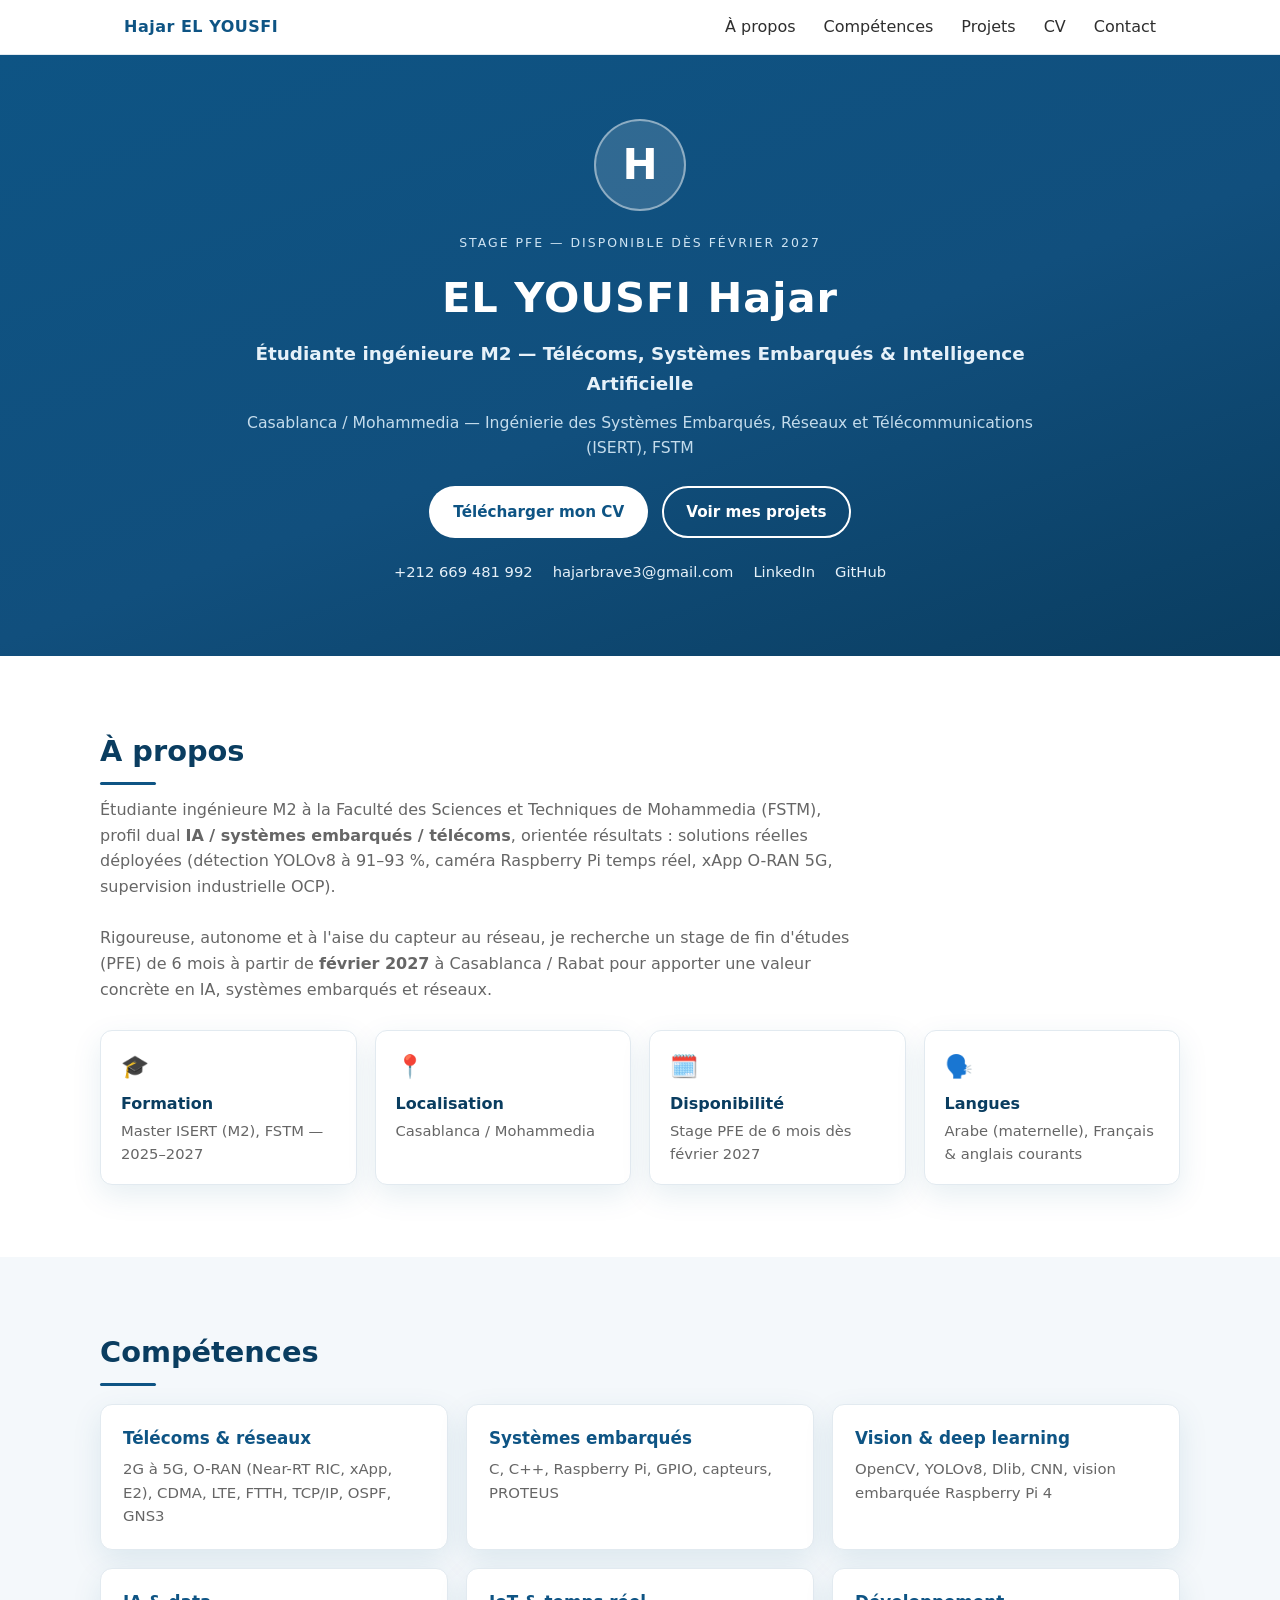
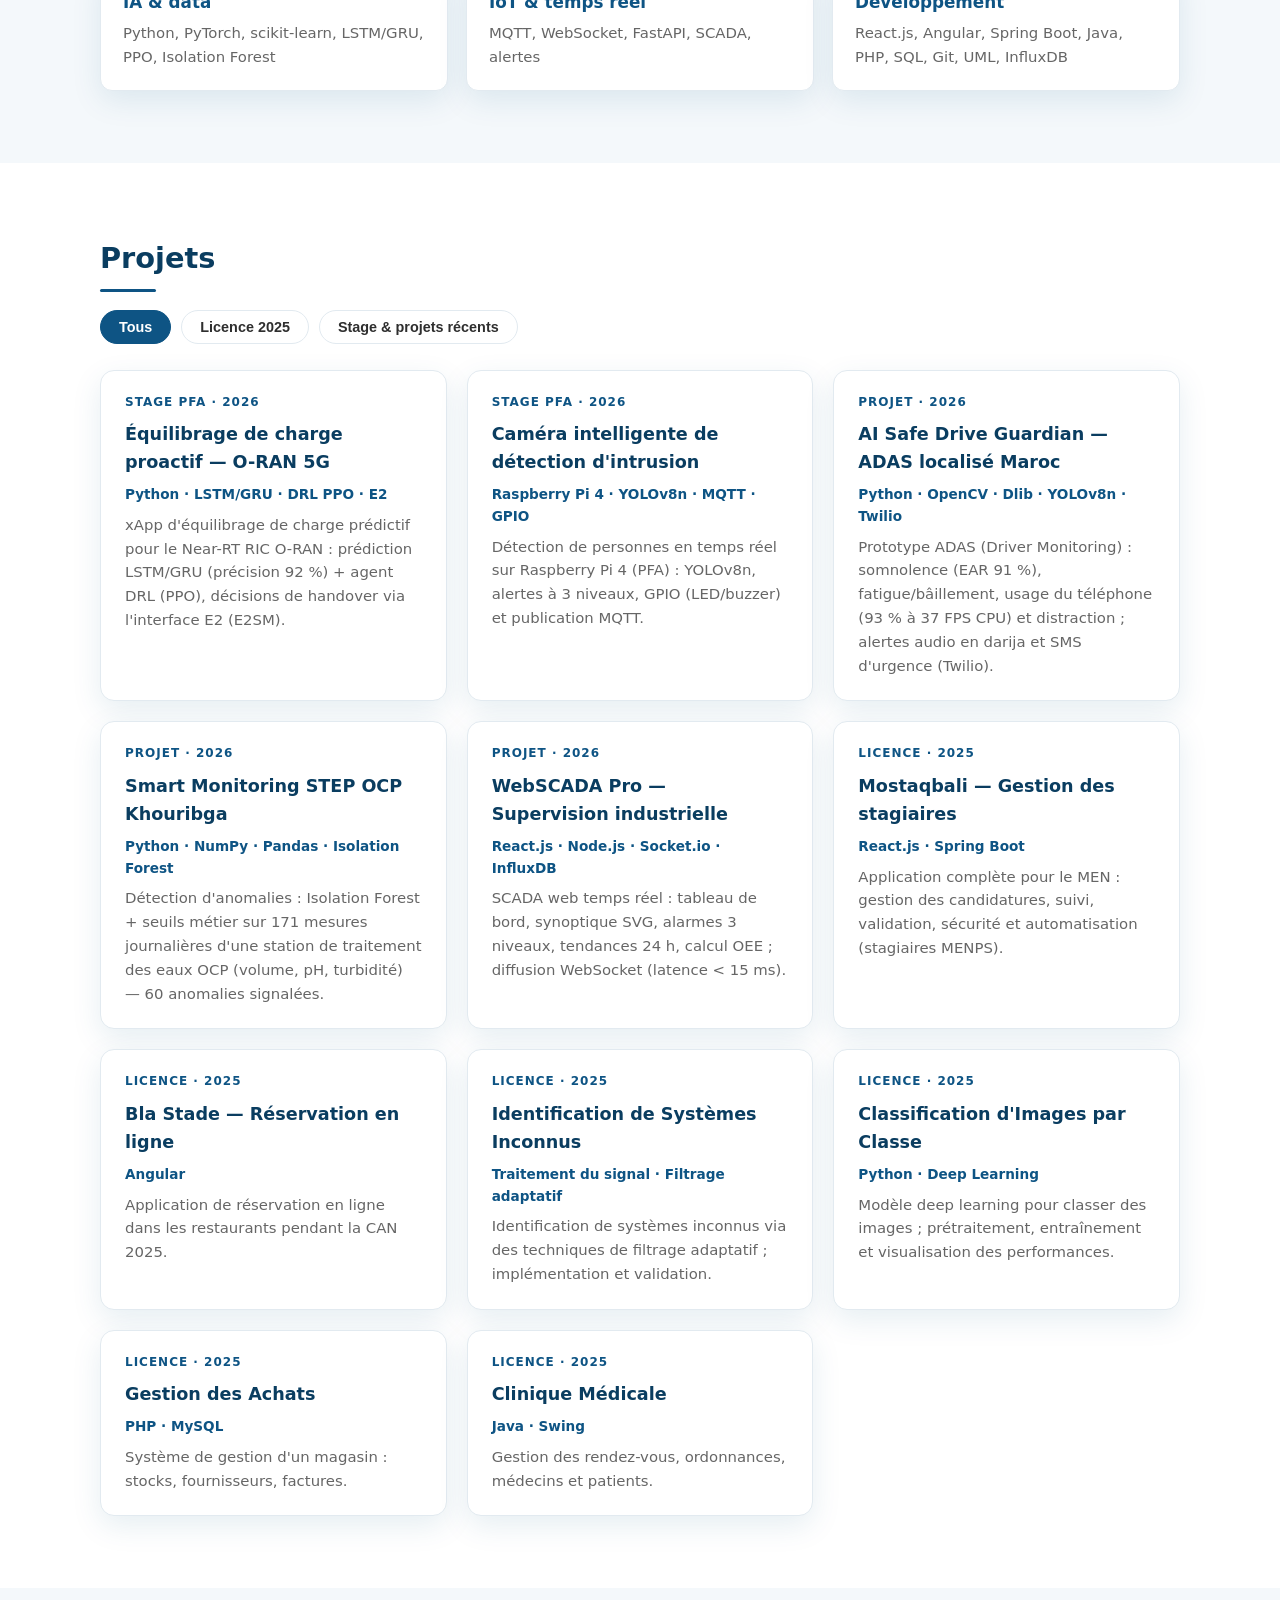
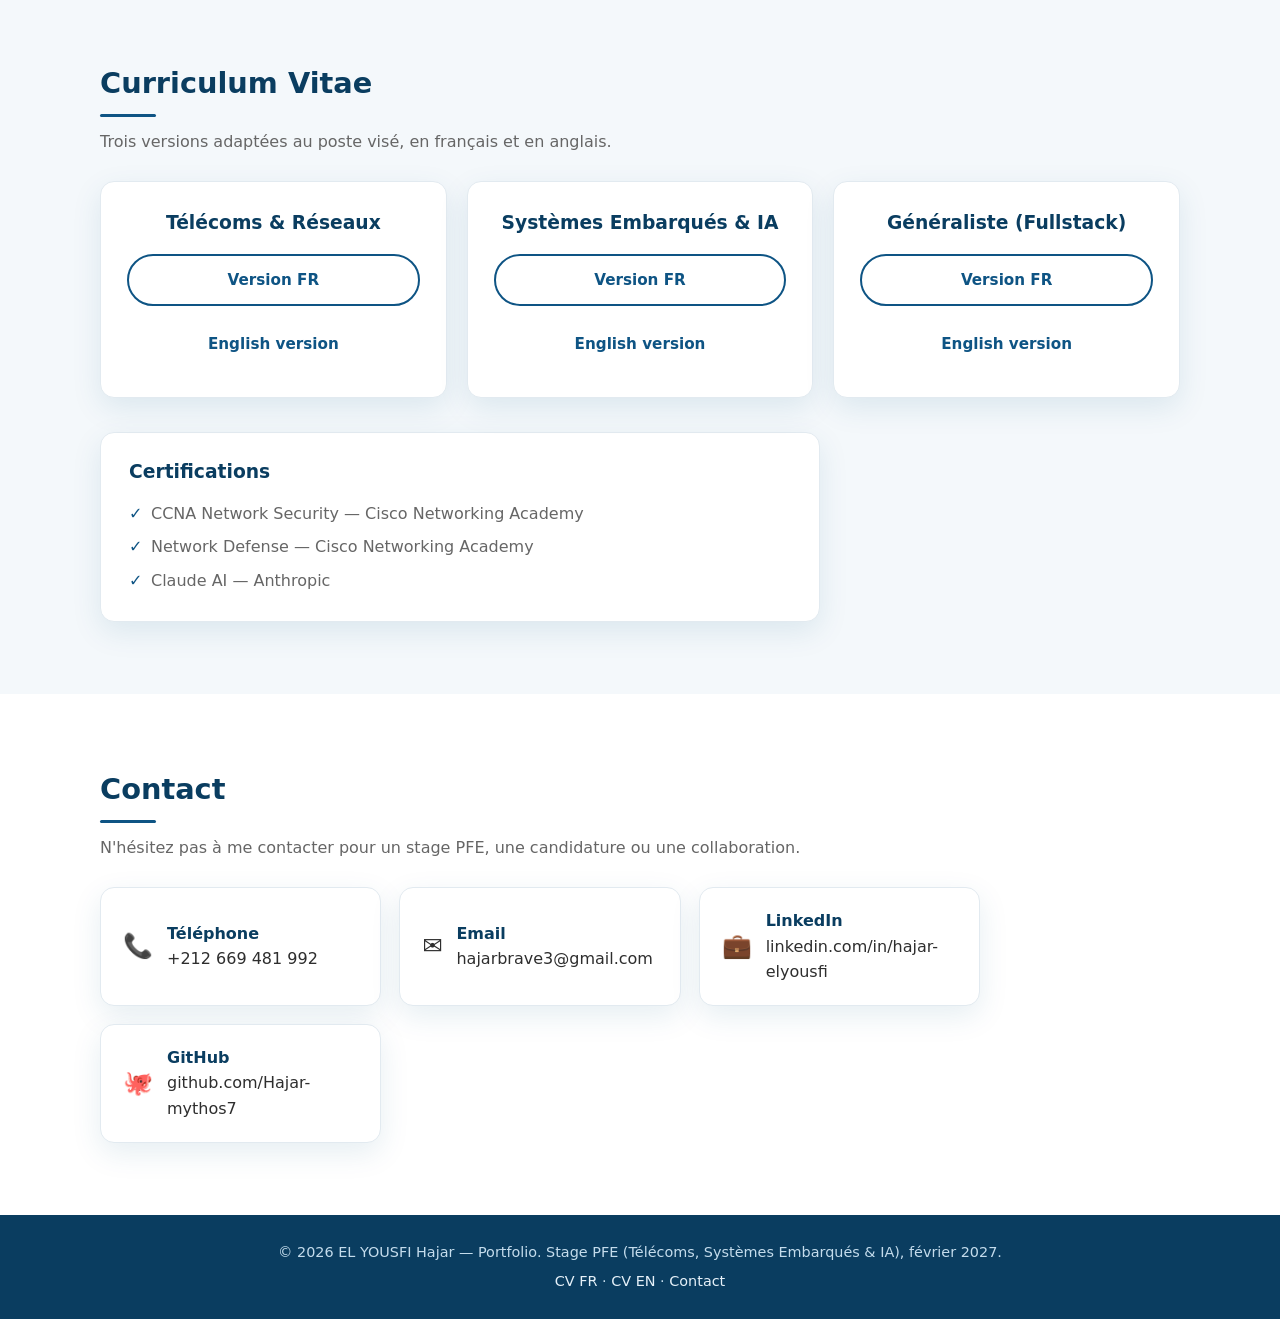
==== index.html @ a6dc3c5a "Portfolio: site one-page + 6 CV (Telecom, AI, Generalist) FR/EN" ====
<!DOCTYPE html>
<html lang="fr">
<head>
<meta charset="utf-8">
<meta name="viewport" content="width=device-width, initial-scale=1">
<title>EL YOUSFI Hajar — Ingénieure Télécoms, Systèmes Embarqués & IA | Portfolio</title>
<meta name="description" content="Portfolio de EL YOUSFI Hajar, étudiante ingénieure M2 ISERT (FSTM). Télécoms, systèmes embarqués, vision par ordinateur et IA appliquée. Stage PFE février 2027.">
<meta property="og:title" content="EL YOUSFI Hajar — Portfolio">
<meta property="og:description" content="Étudiante ingénieure M2 — Télécoms, Systèmes Embarqués & IA. Stage PFE février 2027.">
<meta property="og:type" content="website">
<link rel="icon" href="data:image/svg+xml,<svg xmlns='http://www.w3.org/2000/svg' viewBox='0 0 100 100'><rect width='100' height='100' rx='20' fill='%230E5484'/><text x='50' y='68' font-size='52' text-anchor='middle' fill='white' font-family='Arial' font-weight='bold'>H</text></svg>">
<link rel="stylesheet" href="css/style.css">
</head>
<body>

<nav class="nav" id="nav">
  <div class="nav-inner">
    <a class="brand" href="#top">Hajar&nbsp;EL&nbsp;YOUSFI</a>
    <button class="nav-toggle" id="navToggle" aria-label="Menu">
      <span></span><span></span><span></span>
    </button>
    <ul class="nav-links" id="navLinks">
      <li><a href="#about">À propos</a></li>
      <li><a href="#skills">Compétences</a></li>
      <li><a href="#projects">Projets</a></li>
      <li><a href="#cv">CV</a></li>
      <li><a href="#contact">Contact</a></li>
    </ul>
  </div>
</nav>

<header class="hero" id="top">
  <div class="hero-inner">
    <div class="hero-avatar" aria-hidden="true">H</div>
    <p class="hero-eyebrow">Stage PFE — disponible dès février 2027</p>
    <h1>EL YOUSFI Hajar</h1>
    <p class="hero-title">Étudiante ingénieure M2 — Télécoms, Systèmes Embarqués & Intelligence Artificielle</p>
    <p class="hero-sub">Casablanca / Mohammedia — Ingénierie des Systèmes Embarqués, Réseaux et Télécommunications (ISERT), FSTM</p>
    <div class="hero-cta">
      <a class="btn btn-primary" href="#cv">Télécharger mon CV</a>
      <a class="btn btn-outline" href="#projects">Voir mes projets</a>
    </div>
    <div class="hero-contact">
      <a href="tel:+212669481992">+212 669 481 992</a>
      <a href="mailto:hajarbrave3@gmail.com">hajarbrave3@gmail.com</a>
      <a href="https://linkedin.com/in/hajar-elyousfi" target="_blank" rel="noopener">LinkedIn</a>
      <a href="https://github.com/Hajar-mythos7" target="_blank" rel="noopener">GitHub</a>
    </div>
  </div>
</header>

<main>

<section class="section" id="about">
  <div class="container">
    <h2 class="section-title">À propos</h2>
    <p class="section-lead">
      Étudiante ingénieure M2 à la Faculté des Sciences et Techniques de Mohammedia (FSTM), profil dual
      <strong>IA / systèmes embarqués / télécoms</strong>, orientée résultats : solutions réelles déployées
      (détection YOLOv8 à 91–93&nbsp;%, caméra Raspberry Pi temps réel, xApp O-RAN 5G, supervision industrielle OCP).
    </p>
    <p class="section-lead">
      Rigoureuse, autonome et à l'aise du capteur au réseau, je recherche un stage de fin d'études (PFE) de 6 mois
      à partir de <strong>février 2027</strong> à Casablanca / Rabat pour apporter une valeur concrète en IA,
      systèmes embarqués et réseaux.
    </p>
    <div class="facts">
      <div class="fact"><span class="fact-icon">🎓</span><strong>Formation</strong><p>Master ISERT (M2), FSTM — 2025–2027</p></div>
      <div class="fact"><span class="fact-icon">📍</span><strong>Localisation</strong><p>Casablanca / Mohammedia</p></div>
      <div class="fact"><span class="fact-icon">🗓️</span><strong>Disponibilité</strong><p>Stage PFE de 6 mois dès février 2027</p></div>
      <div class="fact"><span class="fact-icon">🗣️</span><strong>Langues</strong><p>Arabe (maternelle), Français & anglais courants</p></div>
    </div>
  </div>
</section>

<section class="section section-alt" id="skills">
  <div class="container">
    <h2 class="section-title">Compétences</h2>
    <div class="skills-grid">
      <div class="skill-card"><h3>Télécoms & réseaux</h3><p>2G à 5G, O-RAN (Near-RT RIC, xApp, E2), CDMA, LTE, FTTH, TCP/IP, OSPF, GNS3</p></div>
      <div class="skill-card"><h3>Systèmes embarqués</h3><p>C, C++, Raspberry Pi, GPIO, capteurs, PROTEUS</p></div>
      <div class="skill-card"><h3>Vision & deep learning</h3><p>OpenCV, YOLOv8, Dlib, CNN, vision embarquée Raspberry Pi 4</p></div>
      <div class="skill-card"><h3>IA & data</h3><p>Python, PyTorch, scikit-learn, LSTM/GRU, PPO, Isolation Forest</p></div>
      <div class="skill-card"><h3>IoT & temps réel</h3><p>MQTT, WebSocket, FastAPI, SCADA, alertes</p></div>
      <div class="skill-card"><h3>Développement</h3><p>React.js, Angular, Spring Boot, Java, PHP, SQL, Git, UML, InfluxDB</p></div>
    </div>
  </div>
</section>

<section class="section" id="projects">
  <div class="container">
    <h2 class="section-title">Projets</h2>
    <div class="filters">
      <button class="filter active" data-filter="all">Tous</button>
      <button class="filter" data-filter="licence">Licence 2025</button>
      <button class="filter" data-filter="recent">Stage & projets récents</button>
    </div>
    <div class="projects-grid">
      <article class="card" data-cat="recent">
        <p class="card-tag">Stage PFA · 2026</p>
        <h3>Équilibrage de charge proactif — O-RAN 5G</h3>
        <p class="card-tech">Python · LSTM/GRU · DRL PPO · E2</p>
        <p>xApp d'équilibrage de charge prédictif pour le Near-RT RIC O-RAN : prédiction LSTM/GRU (précision 92 %) + agent DRL (PPO), décisions de handover via l'interface E2 (E2SM).</p>
      </article>
      <article class="card" data-cat="recent">
        <p class="card-tag">Stage PFA · 2026</p>
        <h3>Caméra intelligente de détection d'intrusion</h3>
        <p class="card-tech">Raspberry Pi 4 · YOLOv8n · MQTT · GPIO</p>
        <p>Détection de personnes en temps réel sur Raspberry Pi 4 (PFA) : YOLOv8n, alertes à 3 niveaux, GPIO (LED/buzzer) et publication MQTT.</p>
      </article>
      <article class="card" data-cat="recent">
        <p class="card-tag">Projet · 2026</p>
        <h3>AI Safe Drive Guardian — ADAS localisé Maroc</h3>
        <p class="card-tech">Python · OpenCV · Dlib · YOLOv8n · Twilio</p>
        <p>Prototype ADAS (Driver Monitoring) : somnolence (EAR 91 %), fatigue/bâillement, usage du téléphone (93 % à 37 FPS CPU) et distraction ; alertes audio en darija et SMS d'urgence (Twilio).</p>
      </article>
      <article class="card" data-cat="recent">
        <p class="card-tag">Projet · 2026</p>
        <h3>Smart Monitoring STEP OCP Khouribga</h3>
        <p class="card-tech">Python · NumPy · Pandas · Isolation Forest</p>
        <p>Détection d'anomalies : Isolation Forest + seuils métier sur 171 mesures journalières d'une station de traitement des eaux OCP (volume, pH, turbidité) — 60 anomalies signalées.</p>
      </article>
      <article class="card" data-cat="recent">
        <p class="card-tag">Projet · 2026</p>
        <h3>WebSCADA Pro — Supervision industrielle</h3>
        <p class="card-tech">React.js · Node.js · Socket.io · InfluxDB</p>
        <p>SCADA web temps réel : tableau de bord, synoptique SVG, alarmes 3 niveaux, tendances 24 h, calcul OEE ; diffusion WebSocket (latence &lt; 15 ms).</p>
      </article>
      <article class="card" data-cat="licence">
        <p class="card-tag">Licence · 2025</p>
        <h3>Mostaqbali — Gestion des stagiaires</h3>
        <p class="card-tech">React.js · Spring Boot</p>
        <p>Application complète pour le MEN : gestion des candidatures, suivi, validation, sécurité et automatisation (stagiaires MENPS).</p>
      </article>
      <article class="card" data-cat="licence">
        <p class="card-tag">Licence · 2025</p>
        <h3>Bla Stade — Réservation en ligne</h3>
        <p class="card-tech">Angular</p>
        <p>Application de réservation en ligne dans les restaurants pendant la CAN 2025.</p>
      </article>
      <article class="card" data-cat="licence">
        <p class="card-tag">Licence · 2025</p>
        <h3>Identification de Systèmes Inconnus</h3>
        <p class="card-tech">Traitement du signal · Filtrage adaptatif</p>
        <p>Identification de systèmes inconnus via des techniques de filtrage adaptatif ; implémentation et validation.</p>
      </article>
      <article class="card" data-cat="licence">
        <p class="card-tag">Licence · 2025</p>
        <h3>Classification d'Images par Classe</h3>
        <p class="card-tech">Python · Deep Learning</p>
        <p>Modèle deep learning pour classer des images ; prétraitement, entraînement et visualisation des performances.</p>
      </article>
      <article class="card" data-cat="licence">
        <p class="card-tag">Licence · 2025</p>
        <h3>Gestion des Achats</h3>
        <p class="card-tech">PHP · MySQL</p>
        <p>Système de gestion d'un magasin : stocks, fournisseurs, factures.</p>
      </article>
      <article class="card" data-cat="licence">
        <p class="card-tag">Licence · 2025</p>
        <h3>Clinique Médicale</h3>
        <p class="card-tech">Java · Swing</p>
        <p>Gestion des rendez-vous, ordonnances, médecins et patients.</p>
      </article>
    </div>
  </div>
</section>

<section class="section section-alt" id="cv">
  <div class="container">
    <h2 class="section-title">Curriculum Vitae</h2>
    <p class="section-lead">Trois versions adaptées au poste visé, en français et en anglais.</p>
    <div class="cv-grid">
      <div class="cv-card">
        <h3>Télécoms &amp; Réseaux</h3>
        <a class="btn btn-outline" href="assets/cv/Elyousfi_Hajar_CV_Telecom_Reseaux_2027_v2_FR.pdf" target="_blank">Version FR</a>
        <a class="btn btn-primary" href="assets/cv/Elyousfi_Hajar_CV_Telecom_Reseaux_2027_v2.pdf" target="_blank">English version</a>
      </div>
      <div class="cv-card">
        <h3>Systèmes Embarqués &amp; IA</h3>
        <a class="btn btn-outline" href="assets/cv/Elyousfi_Hajar_CV_AI_Systemes_Embarques_2027_v2_FR.pdf" target="_blank">Version FR</a>
        <a class="btn btn-primary" href="assets/cv/Elyousfi_Hajar_CV_AI_Systemes_Embarques_2027_v2.pdf" target="_blank">English version</a>
      </div>
      <div class="cv-card">
        <h3>Généraliste (Fullstack)</h3>
        <a class="btn btn-outline" href="assets/cv/Elyousfi_Hajar_CV_Generaliste_2027.pdf" target="_blank">Version FR</a>
        <a class="btn btn-primary" href="assets/cv/Elyousfi_Hajar_CV_Generaliste_2027_EN.pdf" target="_blank">English version</a>
      </div>
    </div>
    <div class="certs">
      <h3 class="certs-title">Certifications</h3>
      <ul>
        <li>CCNA Network Security — Cisco Networking Academy</li>
        <li>Network Defense — Cisco Networking Academy</li>
        <li>Claude AI — Anthropic</li>
      </ul>
    </div>
  </div>
</section>

<section class="section" id="contact">
  <div class="container">
    <h2 class="section-title">Contact</h2>
    <p class="section-lead">N'hésitez pas à me contacter pour un stage PFE, une candidature ou une collaboration.</p>
    <div class="contact-grid">
      <a class="contact-item" href="tel:+212669481992">
        <span class="contact-icon">📞</span>
        <span><strong>Téléphone</strong>+212 669 481 992</span>
      </a>
      <a class="contact-item" href="mailto:hajarbrave3@gmail.com">
        <span class="contact-icon">✉️</span>
        <span><strong>Email</strong>hajarbrave3@gmail.com</span>
      </a>
      <a class="contact-item" href="https://linkedin.com/in/hajar-elyousfi" target="_blank" rel="noopener">
        <span class="contact-icon">💼</span>
        <span><strong>LinkedIn</strong>linkedin.com/in/hajar-elyousfi</span>
      </a>
      <a class="contact-item" href="https://github.com/Hajar-mythos7" target="_blank" rel="noopener">
        <span class="contact-icon">🐙</span>
        <span><strong>GitHub</strong>github.com/Hajar-mythos7</span>
      </a>
    </div>
  </div>
</section>

</main>

<footer class="footer">
  <div class="container">
    <p>© 2026 EL YOUSFI Hajar — Portfolio. Stage PFE (Télécoms, Systèmes Embarqués &amp; IA), février 2027.</p>
    <p class="footer-links">
      <a href="assets/cv/Elyousfi_Hajar_CV_Generaliste_2027.pdf" target="_blank">CV FR</a> ·
      <a href="assets/cv/Elyousfi_Hajar_CV_Generaliste_2027_EN.pdf" target="_blank">CV EN</a> ·
      <a href="mailto:hajarbrave3@gmail.com">Contact</a>
    </p>
  </div>
</footer>

<script src="js/main.js"></script>
</body>
</html>
---- css/style.css ----
:root {
  --blue: #0E5484;
  --blue-dark: #0A3D60;
  --ink: #2E2E2E;
  --grey: #666666;
  --light: #F4F8FB;
  --line: #E2EAF0;
  --white: #ffffff;
  --shadow: 0 10px 30px rgba(14, 84, 132, 0.10);
}

* { margin: 0; padding: 0; box-sizing: border-box; }

html { scroll-behavior: smooth; }

body {
  font-family: "Segoe UI", system-ui, -apple-system, Arial, sans-serif;
  color: var(--ink);
  line-height: 1.6;
  background: var(--white);
}

a { color: var(--blue); text-decoration: none; }
a:hover { text-decoration: underline; }

/* ---------- Nav ---------- */
.nav {
  position: sticky;
  top: 0;
  z-index: 50;
  background: rgba(255, 255, 255, 0.92);
  backdrop-filter: blur(6px);
  border-bottom: 1px solid var(--line);
}
.nav-inner {
  max-width: 1080px;
  margin: 0 auto;
  padding: 14px 24px;
  display: flex;
  align-items: center;
  justify-content: space-between;
}
.brand {
  font-weight: 700;
  letter-spacing: 0.5px;
  color: var(--blue);
}
.nav-links { display: flex; gap: 28px; list-style: none; }
.nav-links a { color: var(--ink); font-weight: 500; }
.nav-links a:hover { color: var(--blue); text-decoration: none; }
.nav-toggle { display: none; background: none; border: 0; cursor: pointer; padding: 6px; }
.nav-toggle span { display: block; width: 22px; height: 2px; background: var(--blue); margin: 4px 0; }

/* ---------- Hero ---------- */
.hero {
  padding: 64px 24px 72px;
  background: linear-gradient(160deg, var(--blue) 0%, #114f7d 55%, #0a3d60 100%);
  color: var(--white);
  text-align: center;
}
.hero-inner { max-width: 820px; margin: 0 auto; }
.hero-avatar {
  width: 92px; height: 92px;
  margin: 0 auto 22px;
  border-radius: 50%;
  background: rgba(255, 255, 255, 0.14);
  border: 2px solid rgba(255, 255, 255, 0.45);
  display: flex; align-items: center; justify-content: center;
  font-size: 42px; font-weight: 700;
}
.hero-eyebrow {
  text-transform: uppercase;
  letter-spacing: 2px;
  font-size: 0.78rem;
  color: #cfe4f3;
  margin-bottom: 12px;
}
.hero h1 { font-size: 2.6rem; letter-spacing: 1px; margin-bottom: 8px; }
.hero-title { font-size: 1.15rem; font-weight: 600; color: #e6f1f9; margin-bottom: 12px; }
.hero-sub { color: #c4dcec; font-size: 0.98rem; }
.hero-cta { margin: 26px 0 22px; display: flex; gap: 14px; justify-content: center; flex-wrap: wrap; }
.hero-contact { display: flex; gap: 20px; justify-content: center; flex-wrap: wrap; font-size: 0.92rem; }
.hero-contact a { color: #e6f1f9; }

/* ---------- Buttons ---------- */
.btn {
  display: inline-block;
  padding: 12px 22px;
  border-radius: 30px;
  font-weight: 600;
  font-size: 0.95rem;
  border: 2px solid transparent;
  transition: transform 0.15s ease, background 0.15s ease;
}
.btn:hover { text-decoration: none; transform: translateY(-2px); }
.btn-primary { background: var(--white); color: var(--blue); }
.btn-primary:hover { background: #eef5fa; }
.btn-outline { border-color: var(--blue); color: var(--blue); background: transparent; }
.btn-outline:hover { background: rgba(14, 84, 132, 0.06); }
.hero .btn-outline { border-color: var(--white); color: var(--white); }
.hero .btn-outline:hover { background: rgba(255, 255, 255, 0.12); }

/* ---------- Sections ---------- */
.section { padding: 72px 24px; }
.section-alt { background: var(--light); }
.container { max-width: 1080px; margin: 0 auto; }
.section-title {
  font-size: 1.8rem;
  color: var(--blue-dark);
  margin-bottom: 18px;
  position: relative;
}
.section-title::after {
  content: "";
  display: block;
  width: 56px;
  height: 3px;
  background: var(--blue);
  border-radius: 3px;
  margin-top: 8px;
}
.section-lead { max-width: 760px; margin: 0 0 26px; color: var(--grey); }
.section-title + .section-lead { margin-top: -6px; }

/* ---------- Facts ---------- */
.facts {
  display: grid;
  grid-template-columns: repeat(auto-fit, minmax(200px, 1fr));
  gap: 18px;
  margin-top: 28px;
}
.fact {
  background: var(--white);
  border: 1px solid var(--line);
  border-radius: 12px;
  padding: 18px 20px;
  box-shadow: var(--shadow);
}
.fact-icon { font-size: 1.4rem; }
.fact strong { display: block; color: var(--blue-dark); margin: 6px 0 2px; }
.fact p { font-size: 0.92rem; color: var(--grey); }

/* ---------- Skills ---------- */
.skills-grid {
  display: grid;
  grid-template-columns: repeat(auto-fit, minmax(280px, 1fr));
  gap: 18px;
}
.skill-card {
  background: var(--white);
  border: 1px solid var(--line);
  border-radius: 12px;
  padding: 20px 22px;
  box-shadow: var(--shadow);
}
.skill-card h3 { color: var(--blue); font-size: 1.05rem; margin-bottom: 6px; }
.skill-card p { font-size: 0.93rem; color: var(--grey); }

/* ---------- Filters / Projects ---------- */
.filters { display: flex; gap: 10px; flex-wrap: wrap; margin-bottom: 26px; }
.filter {
  border: 1px solid var(--line);
  background: var(--white);
  color: var(--ink);
  border-radius: 30px;
  padding: 8px 18px;
  cursor: pointer;
  font-weight: 600;
  font-size: 0.9rem;
}
.filter.active { background: var(--blue); color: var(--white); border-color: var(--blue); }
.projects-grid {
  display: grid;
  grid-template-columns: repeat(auto-fill, minmax(300px, 1fr));
  gap: 20px;
}
.card {
  background: var(--white);
  border: 1px solid var(--line);
  border-radius: 14px;
  padding: 22px 24px;
  box-shadow: var(--shadow);
  display: flex;
  flex-direction: column;
  gap: 8px;
}
.card-tag {
  font-size: 0.75rem;
  text-transform: uppercase;
  letter-spacing: 1px;
  color: var(--blue);
  font-weight: 700;
}
.card h3 { color: var(--blue-dark); font-size: 1.1rem; }
.card-tech { color: var(--blue); font-size: 0.85rem; font-weight: 600; }
.card p:last-child { color: var(--grey); font-size: 0.93rem; }

/* ---------- CV ---------- */
.cv-grid {
  display: grid;
  grid-template-columns: repeat(auto-fit, minmax(260px, 1fr));
  gap: 20px;
  margin-bottom: 34px;
}
.cv-card {
  background: var(--white);
  border: 1px solid var(--line);
  border-radius: 14px;
  padding: 26px;
  box-shadow: var(--shadow);
  text-align: center;
  display: flex;
  flex-direction: column;
  gap: 12px;
  align-items: stretch;
}
.cv-card h3 { color: var(--blue-dark); margin-bottom: 4px; }
.certs {
  background: var(--white);
  border: 1px solid var(--line);
  border-radius: 14px;
  padding: 24px 28px;
  box-shadow: var(--shadow);
  max-width: 720px;
}
.certs-title { color: var(--blue-dark); margin-bottom: 10px; }
.certs ul { list-style: none; }
.certs li { padding: 4px 0 4px 22px; position: relative; color: var(--grey); }
.certs li::before {
  content: "✓";
  position: absolute;
  left: 0;
  color: var(--blue);
  font-weight: 700;
}

/* ---------- Contact ---------- */
.contact-grid {
  display: grid;
  grid-template-columns: repeat(auto-fit, minmax(220px, 1fr));
  gap: 18px;
  max-width: 880px;
}
.contact-item {
  background: var(--white);
  border: 1px solid var(--line);
  border-radius: 14px;
  padding: 20px 22px;
  box-shadow: var(--shadow);
  display: flex;
  align-items: center;
  gap: 14px;
  color: var(--ink);
}
.contact-item:hover { border-color: var(--blue); text-decoration: none; }
.contact-icon { font-size: 1.5rem; }
.contact-item span { display: flex; flex-direction: column; }
.contact-item strong { color: var(--blue-dark); }

/* ---------- Footer ---------- */
.footer {
  background: var(--blue-dark);
  color: #c4dcec;
  text-align: center;
  padding: 26px 24px;
  font-size: 0.9rem;
}
.footer a { color: #e6f1f9; }
.footer-links { margin-top: 6px; }

/* ---------- Responsive ---------- */
@media (max-width: 720px) {
  .hero h1 { font-size: 1.9rem; }
  .nav-toggle { display: block; }
  .nav-links {
    display: none;
    position: absolute;
    top: 100%;
    left: 0;
    right: 0;
    background: var(--white);
    flex-direction: column;
    padding: 12px 24px;
    gap: 12px;
    border-bottom: 1px solid var(--line);
  }
  .nav-links.open { display: flex; }
}
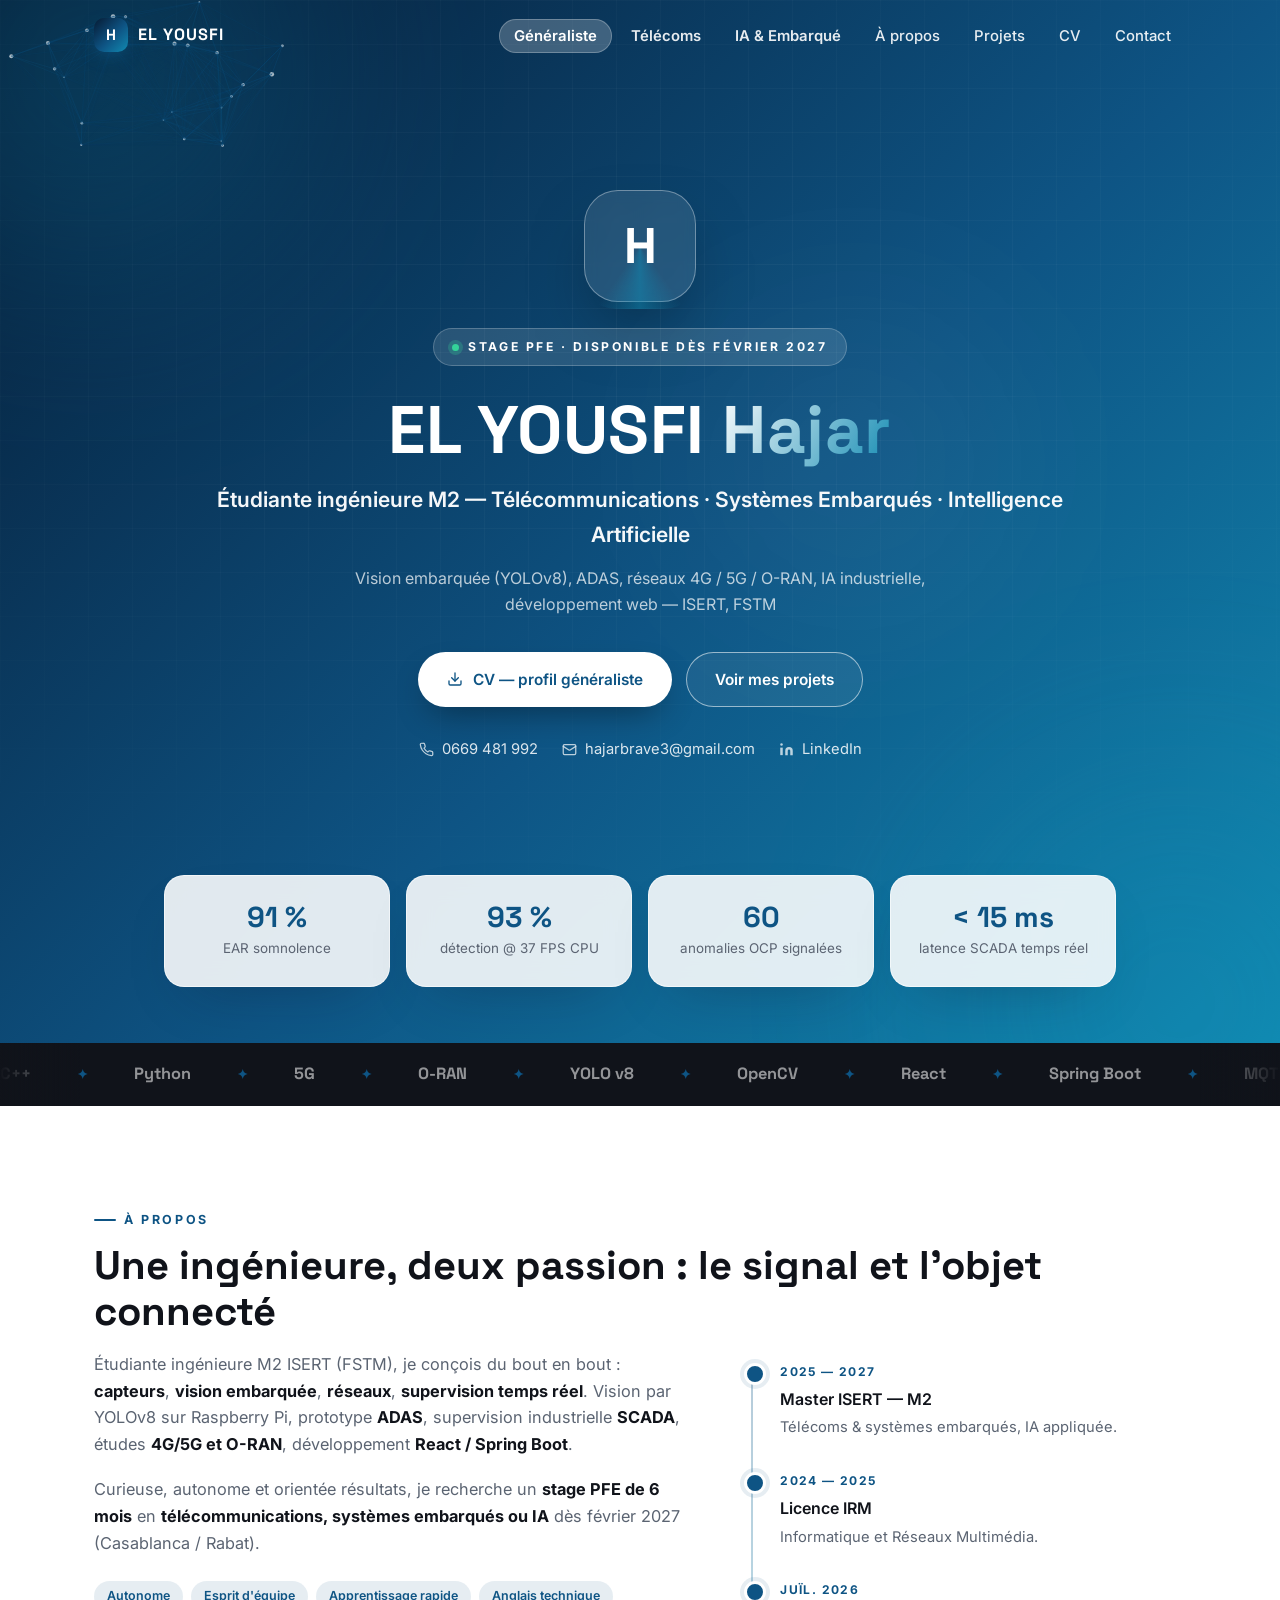
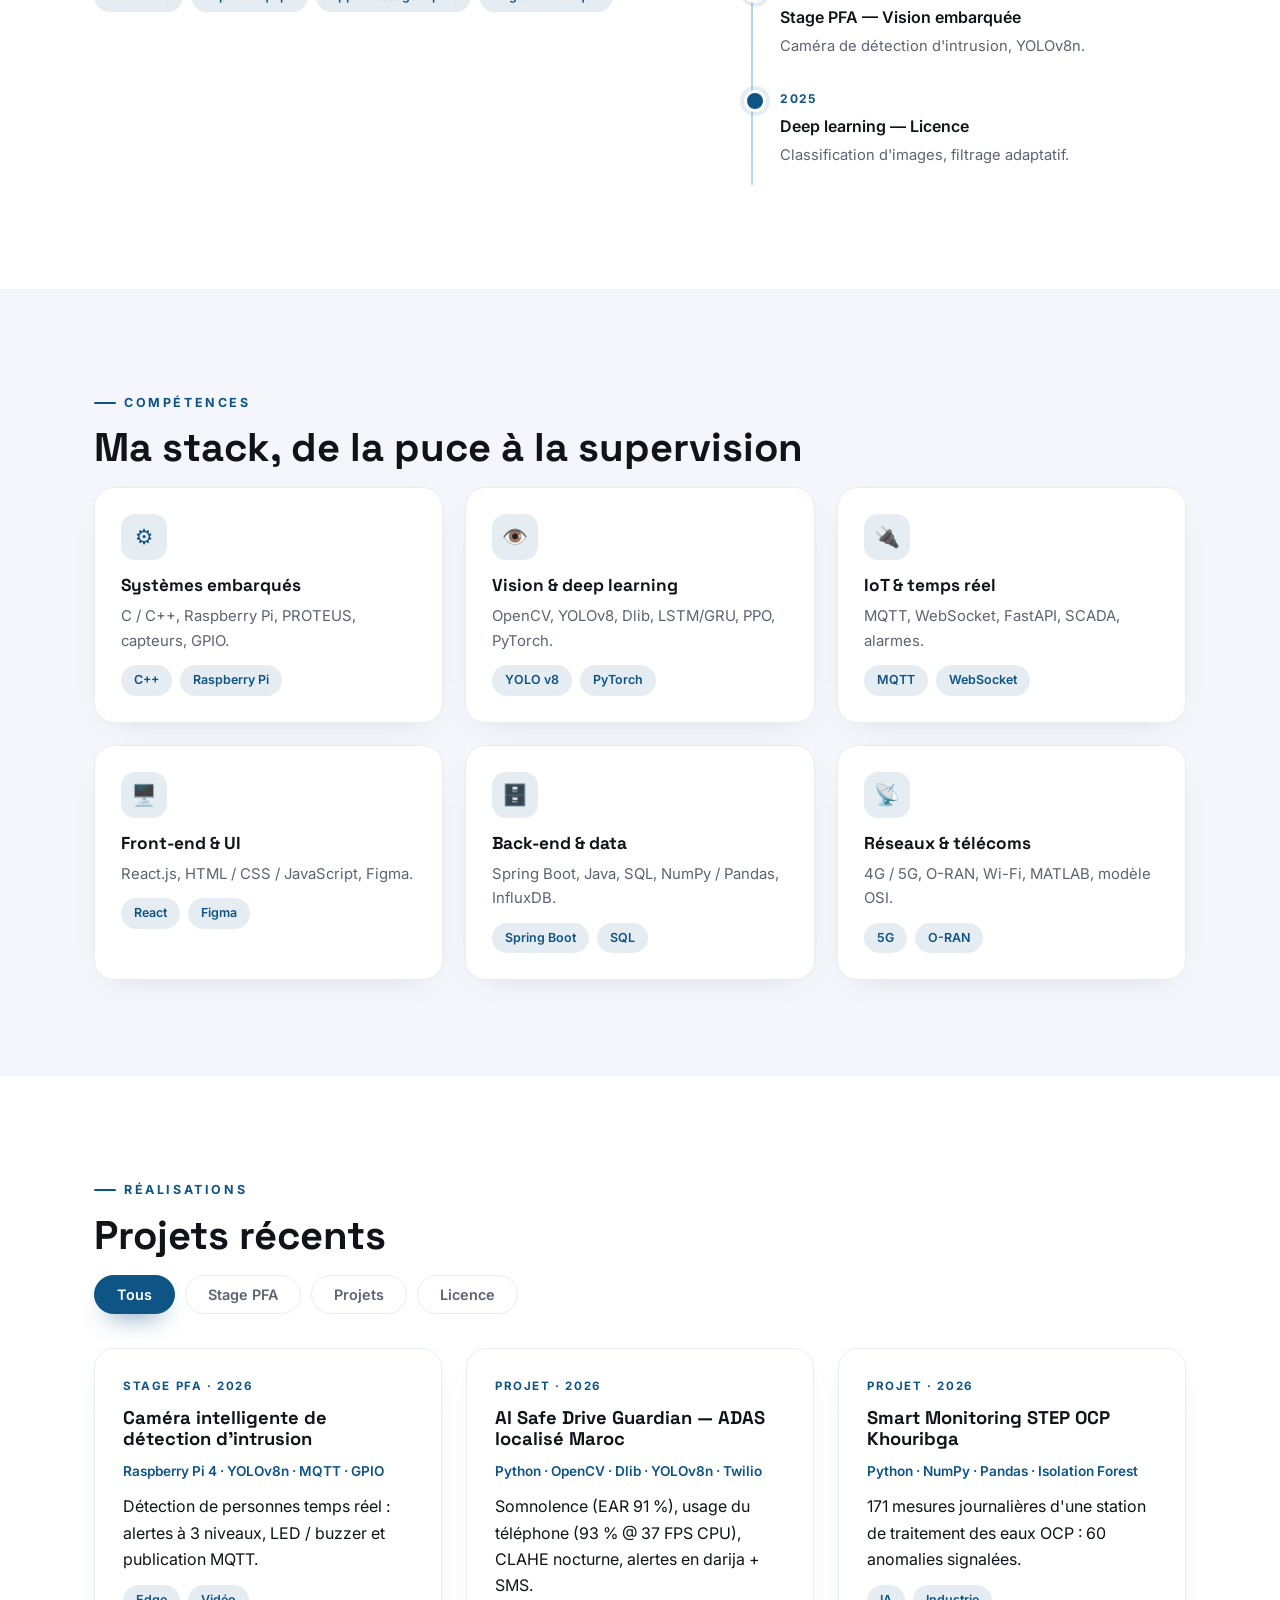
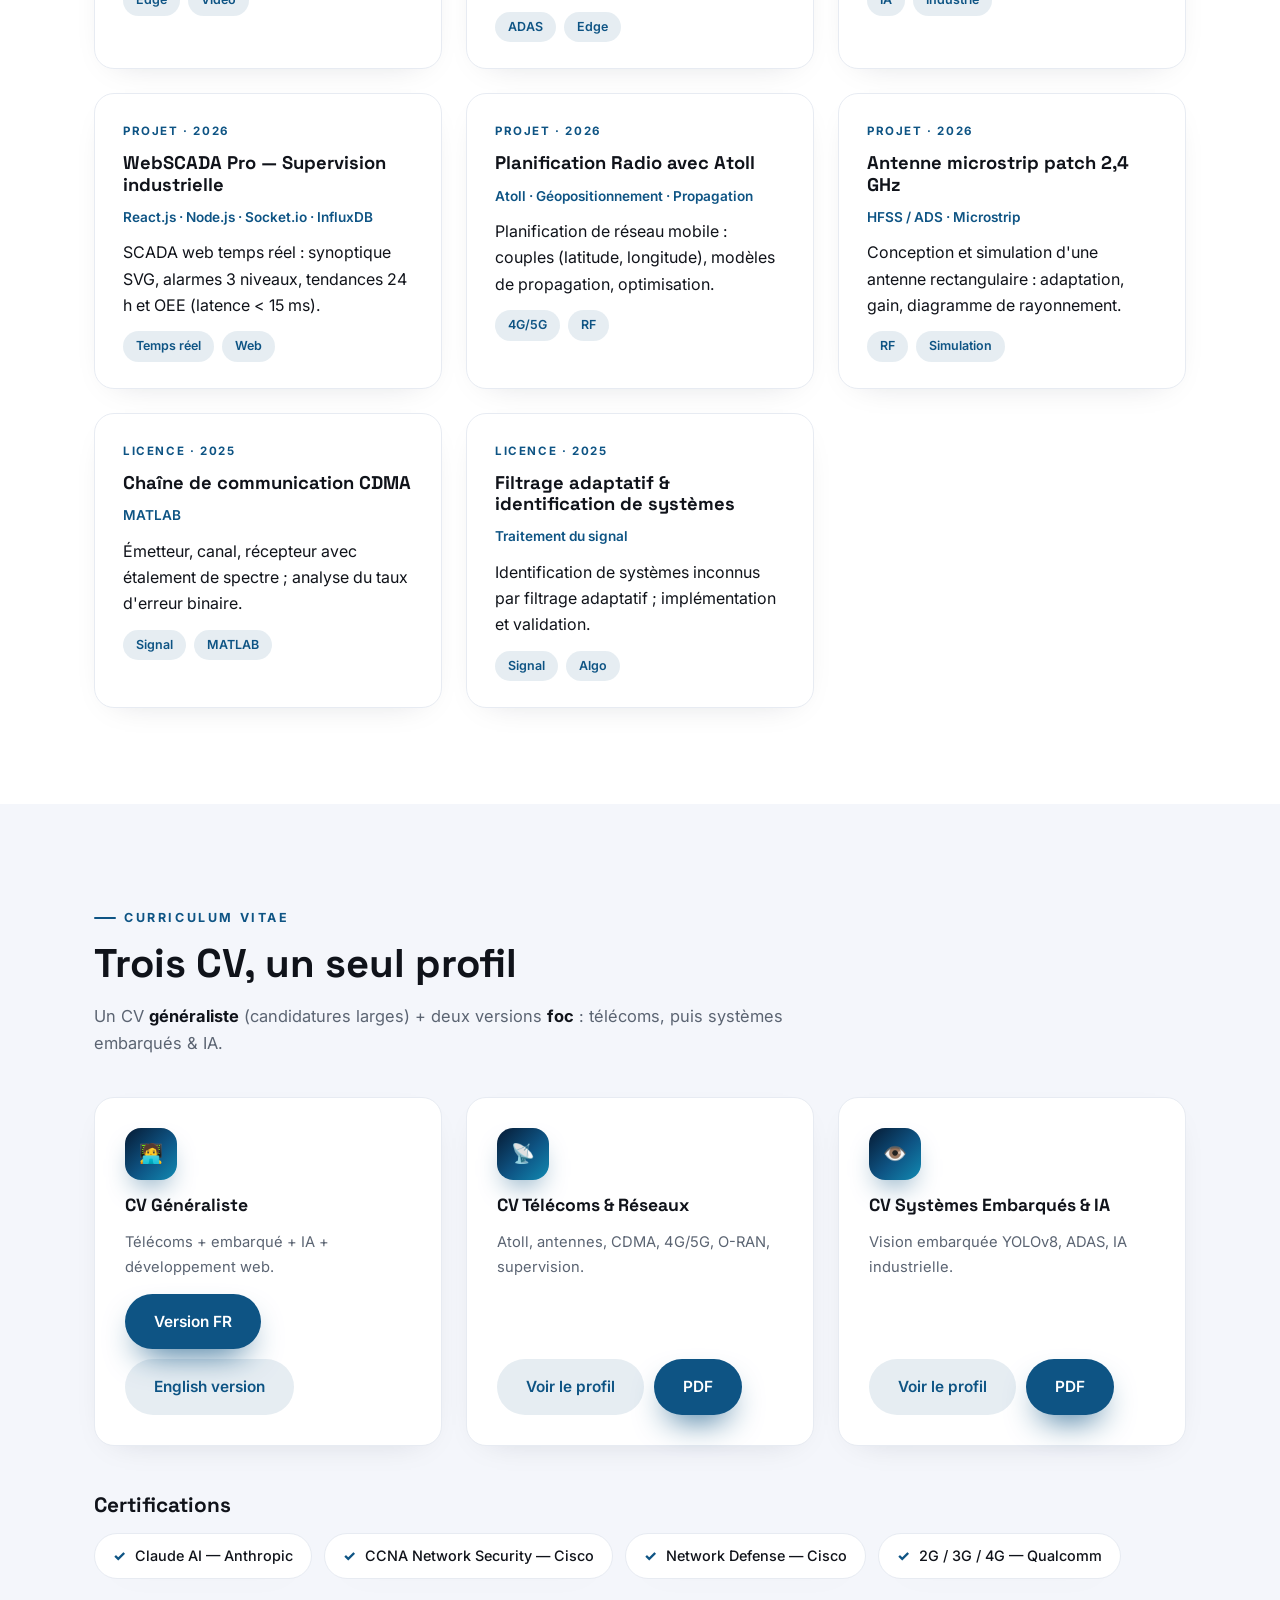
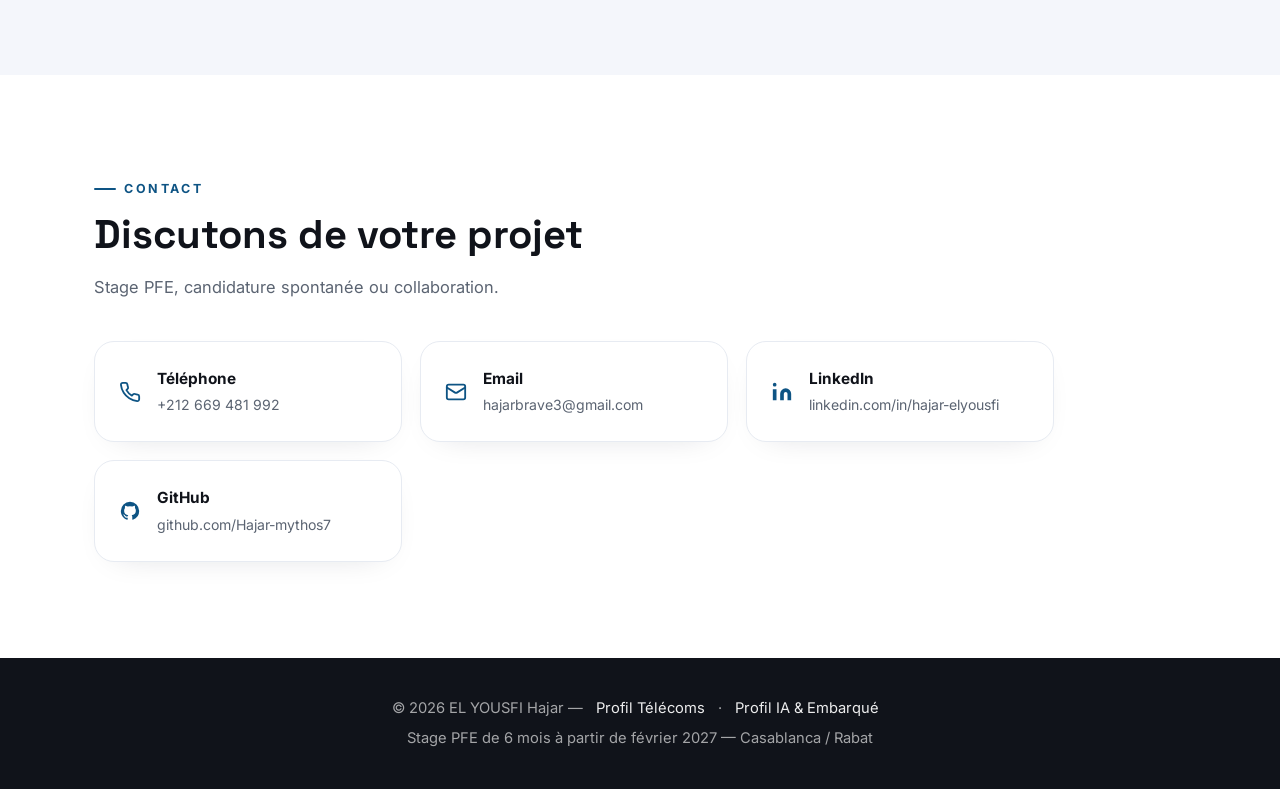
==== commit deed046a: "Redesign moderne : hero anime (particules reseau), thematiques telecom/ia, glass stats, marquee" ====
--- a/index.html
+++ b/index.html
@@ -3,25 +3,29 @@
 <head>
 <meta charset="utf-8">
 <meta name="viewport" content="width=device-width, initial-scale=1">
-<title>EL YOUSFI Hajar — Ingénieure Télécoms, Systèmes Embarqués & IA | Portfolio</title>
-<meta name="description" content="Portfolio de EL YOUSFI Hajar, étudiante ingénieure M2 ISERT (FSTM). Télécoms, systèmes embarqués, vision par ordinateur et IA appliquée. Stage PFE février 2027.">
-<meta property="og:title" content="EL YOUSFI Hajar — Portfolio">
-<meta property="og:description" content="Étudiante ingénieure M2 — Télécoms, Systèmes Embarqués & IA. Stage PFE février 2027.">
+<title>EL YOUSFI Hajar — Espace Ingénieure | Portfolio</title>
+<meta name="description" content="EL YOUSFI Hajar — ingénieure en formation, profil Télécoms + Systèmes Embarqués & IA : YOLOv8, ADAS, 4G/5G, O-RAN, IA industrielle. Stage PFE février 2027.">
+<meta property="og:title" content="EL YOUSFI Hajar — Espace Ingénieure">
 <meta property="og:type" content="website">
-<link rel="icon" href="data:image/svg+xml,<svg xmlns='http://www.w3.org/2000/svg' viewBox='0 0 100 100'><rect width='100' height='100' rx='20' fill='%230E5484'/><text x='50' y='68' font-size='52' text-anchor='middle' fill='white' font-family='Arial' font-weight='bold'>H</text></svg>">
+<link rel="icon" href="data:image/svg+xml,<svg xmlns='http://www.w3.org/2000/svg' viewBox='0 0 100 100'><rect width='100' height='100' rx='22' fill='%230e5484'/><text x='50' y='70' font-size='52' text-anchor='middle' fill='white' font-family='Arial' font-weight='bold'>H</text></svg>">
+<link rel="preconnect" href="https://fonts.googleapis.com">
+<link rel="preconnect" href="https://fonts.gstatic.com" crossorigin>
+<link href="https://fonts.googleapis.com/css2?family=Space+Grotesk:wght@500;700&family=Inter:wght@400;500;600;700&display=swap" rel="stylesheet">
 <link rel="stylesheet" href="css/style.css">
 </head>
 <body>
 
 <nav class="nav" id="nav">
   <div class="nav-inner">
-    <a class="brand" href="#top">Hajar&nbsp;EL&nbsp;YOUSFI</a>
+    <a class="brand" href="index.html"><span class="brand-mark">H</span>EL YOUSFI</a>
     <button class="nav-toggle" id="navToggle" aria-label="Menu">
       <span></span><span></span><span></span>
     </button>
     <ul class="nav-links" id="navLinks">
+      <li><a class="profile active" href="index.html">Généraliste</a></li>
+      <li><a class="profile" href="telecom.html">Télécoms</a></li>
+      <li><a class="profile" href="ia.html">IA &amp; Embarqué</a></li>
       <li><a href="#about">À propos</a></li>
-      <li><a href="#skills">Compétences</a></li>
       <li><a href="#projects">Projets</a></li>
       <li><a href="#cv">CV</a></li>
       <li><a href="#contact">Contact</a></li>
@@ -29,212 +33,264 @@
   </div>
 </nav>
 
-<header class="hero" id="top">
+<header class="hero">
+  <div class="hero-grid"></div>
+  <div class="hero-glow g1"></div>
+  <div class="hero-glow g2"></div>
+  <div class="hero-glow g3"></div>
+  <canvas class="hero-canvas" id="net"></canvas>
+
   <div class="hero-inner">
-    <div class="hero-avatar" aria-hidden="true">H</div>
-    <p class="hero-eyebrow">Stage PFE — disponible dès février 2027</p>
-    <h1>EL YOUSFI Hajar</h1>
-    <p class="hero-title">Étudiante ingénieure M2 — Télécoms, Systèmes Embarqués & Intelligence Artificielle</p>
-    <p class="hero-sub">Casablanca / Mohammedia — Ingénierie des Systèmes Embarqués, Réseaux et Télécommunications (ISERT), FSTM</p>
+    <div class="hero-avatar">H</div>
+    <p class="hero-eyebrow"><span class="dot"></span> Stage PFE · disponible dès février 2027</p>
+    <h1>EL YOUSFI <span class="hi">Hajar</span></h1>
+    <p class="hero-title">Étudiante ingénieure M2 — Télécommunications · Systèmes Embarqués · Intelligence Artificielle</p>
+    <p class="hero-sub">Vision embarquée (YOLOv8), ADAS, réseaux 4G / 5G / O-RAN, IA industrielle, développement web — ISERT, FSTM</p>
     <div class="hero-cta">
-      <a class="btn btn-primary" href="#cv">Télécharger mon CV</a>
-      <a class="btn btn-outline" href="#projects">Voir mes projets</a>
+      <a class="btn btn-light" href="assets/cv/Elyousfi_Hajar_CV_Generaliste_2027.pdf" target="_blank">
+        <svg viewBox="0 0 24 24" fill="none" stroke="currentColor" stroke-width="2" stroke-linecap="round" stroke-linejoin="round"><path d="M21 15v4a2 2 0 0 1-2 2H5a2 2 0 0 1-2-2v-4"/><path d="m7 10 5 5 5-5"/><path d="M12 15V3"/></svg>
+        CV — profil généraliste
+      </a>
+      <a class="btn btn-ghost" href="#projects">Voir mes projets</a>
     </div>
     <div class="hero-contact">
-      <a href="tel:+212669481992">+212 669 481 992</a>
-      <a href="mailto:hajarbrave3@gmail.com">hajarbrave3@gmail.com</a>
-      <a href="https://linkedin.com/in/hajar-elyousfi" target="_blank" rel="noopener">LinkedIn</a>
-      <a href="https://github.com/Hajar-mythos7" target="_blank" rel="noopener">GitHub</a>
-    </div>
+      <a href="tel:+212669481992"><svg viewBox="0 0 24 24" fill="none" stroke="currentColor" stroke-width="2" stroke-linecap="round" stroke-linejoin="round"><path d="M22 16.92v3a2 2 0 0 1-2.18 2 19.79 19.79 0 0 1-8.63-3.07 19.5 19.5 0 0 1-6-6 19.79 19.79 0 0 1-3.07-8.67A2 2 0 0 1 4.11 2h3a2 2 0 0 1 2 1.72c.13.96.36 1.9.7 2.81a2 2 0 0 1-.45 2.11L8.09 9.91a16 16 0 0 0 6 6l1.27-1.27a2 2 0 0 1 2.11-.45c.91.34 1.85.57 2.81.7A2 2 0 0 1 22 16.92z"/></svg>0669 481 992</a>
+      <a href="mailto:hajarbrave3@gmail.com"><svg viewBox="0 0 24 24" fill="none" stroke="currentColor" stroke-width="2" stroke-linecap="round" stroke-linejoin="round"><rect x="2" y="4" width="20" height="16" rx="2"/><path d="m22 7-8.97 5.7a1.94 1.94 0 0 1-2.06 0L2 7"/></svg>hajarbrave3@gmail.com</a>
+      <a href="https://linkedin.com/in/hajar-elyousfi" target="_blank" rel="noopener"><svg viewBox="0 0 24 24" fill="currentColor"><path d="M16 8a6 6 0 0 1 6 6v7h-4v-7a2 2 0 0 0-4 0v7h-4v-7a6 6 0 0 1 6-6z"/><rect x="2" y="9" width="4" height="12"/><circle cx="4" cy="4" r="2"/></svg>LinkedIn</a>
+    </div>
+  </div>
+
+  <div class="hero-glass">
+    <div class="stat"><b>91 %</b><span>EAR somnolence</span></div>
+    <div class="stat"><b>93 %</b><span>détection @ 37 FPS CPU</span></div>
+    <div class="stat"><b>60</b><span>anomalies OCP signalées</span></div>
+    <div class="stat"><b>&lt; 15 ms</b><span>latence SCADA temps réel</span></div>
   </div>
 </header>
 
+<div class="marquee" aria-hidden="true">
+  <div class="marquee-track">
+    <span>C++</span><span>Python</span><span>5G</span><span>O-RAN</span><span>YOLO v8</span><span>OpenCV</span><span>React</span><span>Spring Boot</span><span>MQTT</span><span>WebSocket</span><span>MATLAB</span><span>SCADA</span><span>Deep Learning</span><span>Raspberry Pi</span>
+    <span>C++</span><span>Python</span><span>5G</span><span>O-RAN</span><span>YOLO v8</span><span>OpenCV</span><span>React</span><span>Spring Boot</span><span>MQTT</span><span>WebSocket</span><span>MATLAB</span><span>SCADA</span><span>Deep Learning</span><span>Raspberry Pi</span>
+  </div>
+</div>
+
 <main>
-
-<section class="section" id="about">
-  <div class="container">
-    <h2 class="section-title">À propos</h2>
-    <p class="section-lead">
-      Étudiante ingénieure M2 à la Faculté des Sciences et Techniques de Mohammedia (FSTM), profil dual
-      <strong>IA / systèmes embarqués / télécoms</strong>, orientée résultats : solutions réelles déployées
-      (détection YOLOv8 à 91–93&nbsp;%, caméra Raspberry Pi temps réel, xApp O-RAN 5G, supervision industrielle OCP).
-    </p>
-    <p class="section-lead">
-      Rigoureuse, autonome et à l'aise du capteur au réseau, je recherche un stage de fin d'études (PFE) de 6 mois
-      à partir de <strong>février 2027</strong> à Casablanca / Rabat pour apporter une valeur concrète en IA,
-      systèmes embarqués et réseaux.
-    </p>
-    <div class="facts">
-      <div class="fact"><span class="fact-icon">🎓</span><strong>Formation</strong><p>Master ISERT (M2), FSTM — 2025–2027</p></div>
-      <div class="fact"><span class="fact-icon">📍</span><strong>Localisation</strong><p>Casablanca / Mohammedia</p></div>
-      <div class="fact"><span class="fact-icon">🗓️</span><strong>Disponibilité</strong><p>Stage PFE de 6 mois dès février 2027</p></div>
-      <div class="fact"><span class="fact-icon">🗣️</span><strong>Langues</strong><p>Arabe (maternelle), Français & anglais courants</p></div>
-    </div>
-  </div>
-</section>
-
-<section class="section section-alt" id="skills">
-  <div class="container">
-    <h2 class="section-title">Compétences</h2>
-    <div class="skills-grid">
-      <div class="skill-card"><h3>Télécoms & réseaux</h3><p>2G à 5G, O-RAN (Near-RT RIC, xApp, E2), CDMA, LTE, FTTH, TCP/IP, OSPF, GNS3</p></div>
-      <div class="skill-card"><h3>Systèmes embarqués</h3><p>C, C++, Raspberry Pi, GPIO, capteurs, PROTEUS</p></div>
-      <div class="skill-card"><h3>Vision & deep learning</h3><p>OpenCV, YOLOv8, Dlib, CNN, vision embarquée Raspberry Pi 4</p></div>
-      <div class="skill-card"><h3>IA & data</h3><p>Python, PyTorch, scikit-learn, LSTM/GRU, PPO, Isolation Forest</p></div>
-      <div class="skill-card"><h3>IoT & temps réel</h3><p>MQTT, WebSocket, FastAPI, SCADA, alertes</p></div>
-      <div class="skill-card"><h3>Développement</h3><p>React.js, Angular, Spring Boot, Java, PHP, SQL, Git, UML, InfluxDB</p></div>
-    </div>
-  </div>
-</section>
-
-<section class="section" id="projects">
-  <div class="container">
-    <h2 class="section-title">Projets</h2>
-    <div class="filters">
-      <button class="filter active" data-filter="all">Tous</button>
-      <button class="filter" data-filter="licence">Licence 2025</button>
-      <button class="filter" data-filter="recent">Stage & projets récents</button>
-    </div>
-    <div class="projects-grid">
-      <article class="card" data-cat="recent">
-        <p class="card-tag">Stage PFA · 2026</p>
-        <h3>Équilibrage de charge proactif — O-RAN 5G</h3>
-        <p class="card-tech">Python · LSTM/GRU · DRL PPO · E2</p>
-        <p>xApp d'équilibrage de charge prédictif pour le Near-RT RIC O-RAN : prédiction LSTM/GRU (précision 92 %) + agent DRL (PPO), décisions de handover via l'interface E2 (E2SM).</p>
-      </article>
-      <article class="card" data-cat="recent">
-        <p class="card-tag">Stage PFA · 2026</p>
-        <h3>Caméra intelligente de détection d'intrusion</h3>
-        <p class="card-tech">Raspberry Pi 4 · YOLOv8n · MQTT · GPIO</p>
-        <p>Détection de personnes en temps réel sur Raspberry Pi 4 (PFA) : YOLOv8n, alertes à 3 niveaux, GPIO (LED/buzzer) et publication MQTT.</p>
-      </article>
-      <article class="card" data-cat="recent">
-        <p class="card-tag">Projet · 2026</p>
-        <h3>AI Safe Drive Guardian — ADAS localisé Maroc</h3>
-        <p class="card-tech">Python · OpenCV · Dlib · YOLOv8n · Twilio</p>
-        <p>Prototype ADAS (Driver Monitoring) : somnolence (EAR 91 %), fatigue/bâillement, usage du téléphone (93 % à 37 FPS CPU) et distraction ; alertes audio en darija et SMS d'urgence (Twilio).</p>
-      </article>
-      <article class="card" data-cat="recent">
-        <p class="card-tag">Projet · 2026</p>
-        <h3>Smart Monitoring STEP OCP Khouribga</h3>
-        <p class="card-tech">Python · NumPy · Pandas · Isolation Forest</p>
-        <p>Détection d'anomalies : Isolation Forest + seuils métier sur 171 mesures journalières d'une station de traitement des eaux OCP (volume, pH, turbidité) — 60 anomalies signalées.</p>
-      </article>
-      <article class="card" data-cat="recent">
-        <p class="card-tag">Projet · 2026</p>
-        <h3>WebSCADA Pro — Supervision industrielle</h3>
-        <p class="card-tech">React.js · Node.js · Socket.io · InfluxDB</p>
-        <p>SCADA web temps réel : tableau de bord, synoptique SVG, alarmes 3 niveaux, tendances 24 h, calcul OEE ; diffusion WebSocket (latence &lt; 15 ms).</p>
-      </article>
-      <article class="card" data-cat="licence">
-        <p class="card-tag">Licence · 2025</p>
-        <h3>Mostaqbali — Gestion des stagiaires</h3>
-        <p class="card-tech">React.js · Spring Boot</p>
-        <p>Application complète pour le MEN : gestion des candidatures, suivi, validation, sécurité et automatisation (stagiaires MENPS).</p>
-      </article>
-      <article class="card" data-cat="licence">
-        <p class="card-tag">Licence · 2025</p>
-        <h3>Bla Stade — Réservation en ligne</h3>
-        <p class="card-tech">Angular</p>
-        <p>Application de réservation en ligne dans les restaurants pendant la CAN 2025.</p>
-      </article>
-      <article class="card" data-cat="licence">
-        <p class="card-tag">Licence · 2025</p>
-        <h3>Identification de Systèmes Inconnus</h3>
-        <p class="card-tech">Traitement du signal · Filtrage adaptatif</p>
-        <p>Identification de systèmes inconnus via des techniques de filtrage adaptatif ; implémentation et validation.</p>
-      </article>
-      <article class="card" data-cat="licence">
-        <p class="card-tag">Licence · 2025</p>
-        <h3>Classification d'Images par Classe</h3>
-        <p class="card-tech">Python · Deep Learning</p>
-        <p>Modèle deep learning pour classer des images ; prétraitement, entraînement et visualisation des performances.</p>
-      </article>
-      <article class="card" data-cat="licence">
-        <p class="card-tag">Licence · 2025</p>
-        <h3>Gestion des Achats</h3>
-        <p class="card-tech">PHP · MySQL</p>
-        <p>Système de gestion d'un magasin : stocks, fournisseurs, factures.</p>
-      </article>
-      <article class="card" data-cat="licence">
-        <p class="card-tag">Licence · 2025</p>
-        <h3>Clinique Médicale</h3>
-        <p class="card-tech">Java · Swing</p>
-        <p>Gestion des rendez-vous, ordonnances, médecins et patients.</p>
-      </article>
-    </div>
-  </div>
-</section>
-
-<section class="section section-alt" id="cv">
-  <div class="container">
-    <h2 class="section-title">Curriculum Vitae</h2>
-    <p class="section-lead">Trois versions adaptées au poste visé, en français et en anglais.</p>
-    <div class="cv-grid">
-      <div class="cv-card">
-        <h3>Télécoms &amp; Réseaux</h3>
-        <a class="btn btn-outline" href="assets/cv/Elyousfi_Hajar_CV_Telecom_Reseaux_2027_v2_FR.pdf" target="_blank">Version FR</a>
-        <a class="btn btn-primary" href="assets/cv/Elyousfi_Hajar_CV_Telecom_Reseaux_2027_v2.pdf" target="_blank">English version</a>
-      </div>
-      <div class="cv-card">
-        <h3>Systèmes Embarqués &amp; IA</h3>
-        <a class="btn btn-outline" href="assets/cv/Elyousfi_Hajar_CV_AI_Systemes_Embarques_2027_v2_FR.pdf" target="_blank">Version FR</a>
-        <a class="btn btn-primary" href="assets/cv/Elyousfi_Hajar_CV_AI_Systemes_Embarques_2027_v2.pdf" target="_blank">English version</a>
-      </div>
-      <div class="cv-card">
-        <h3>Généraliste (Fullstack)</h3>
-        <a class="btn btn-outline" href="assets/cv/Elyousfi_Hajar_CV_Generaliste_2027.pdf" target="_blank">Version FR</a>
-        <a class="btn btn-primary" href="assets/cv/Elyousfi_Hajar_CV_Generaliste_2027_EN.pdf" target="_blank">English version</a>
-      </div>
-    </div>
-    <div class="certs">
-      <h3 class="certs-title">Certifications</h3>
-      <ul>
-        <li>CCNA Network Security — Cisco Networking Academy</li>
-        <li>Network Defense — Cisco Networking Academy</li>
-        <li>Claude AI — Anthropic</li>
-      </ul>
-    </div>
-  </div>
-</section>
-
-<section class="section" id="contact">
-  <div class="container">
-    <h2 class="section-title">Contact</h2>
-    <p class="section-lead">N'hésitez pas à me contacter pour un stage PFE, une candidature ou une collaboration.</p>
-    <div class="contact-grid">
-      <a class="contact-item" href="tel:+212669481992">
-        <span class="contact-icon">📞</span>
-        <span><strong>Téléphone</strong>+212 669 481 992</span>
-      </a>
-      <a class="contact-item" href="mailto:hajarbrave3@gmail.com">
-        <span class="contact-icon">✉️</span>
-        <span><strong>Email</strong>hajarbrave3@gmail.com</span>
-      </a>
-      <a class="contact-item" href="https://linkedin.com/in/hajar-elyousfi" target="_blank" rel="noopener">
-        <span class="contact-icon">💼</span>
-        <span><strong>LinkedIn</strong>linkedin.com/in/hajar-elyousfi</span>
-      </a>
-      <a class="contact-item" href="https://github.com/Hajar-mythos7" target="_blank" rel="noopener">
-        <span class="contact-icon">🐙</span>
-        <span><strong>GitHub</strong>github.com/Hajar-mythos7</span>
-      </a>
-    </div>
-  </div>
-</section>
-
+  <section class="section" id="about">
+    <div class="container">
+      <span class="eyebrow">À propos</span>
+      <h2 class="section-title reveal">Une ingénieure, deux passion : le signal et l'objet connecté</h2>
+      <div class="about-grid">
+        <div class="about-copy reveal">
+          <p>
+            Étudiante ingénieure M2 ISERT (FSTM), je conçois du bout en bout : <strong>capteurs</strong>,
+            <strong>vision embarquée</strong>, <strong>réseaux</strong>, <strong>supervision temps réel</strong>.
+            Vision par YOLOv8 sur Raspberry Pi, prototype <strong>ADAS</strong>, supervision industrielle <strong>SCADA</strong>,
+            études <strong>4G/5G et O-RAN</strong>, développement <strong>React / Spring Boot</strong>.
+          </p>
+          <p>
+            Curieuse, autonome et orientée résultats, je recherche un <strong>stage PFE de 6 mois</strong> en
+            <strong>télécommunications, systèmes embarqués ou IA</strong> dès février 2027 (Casablanca / Rabat).
+          </p>
+          <div class="about-chip">
+            <span class="tag">Autonome</span><span class="tag">Esprit d'équipe</span><span class="tag">Apprentissage rapide</span><span class="tag">Anglais technique</span>
+          </div>
+        </div>
+        <ul class="timeline reveal">
+          <li>
+            <span class="tl-year">2025 — 2027</span>
+            <div class="tl-title">Master ISERT — M2</div>
+            <p>Télécoms &amp; systèmes embarqués, IA appliquée.</p>
+          </li>
+          <li>
+            <span class="tl-year">2024 — 2025</span>
+            <div class="tl-title">Licence IRM</div>
+            <p>Informatique et Réseaux Multimédia.</p>
+          </li>
+          <li>
+            <span class="tl-year">Juïl. 2026</span>
+            <div class="tl-title">Stage PFA — Vision embarquée</div>
+            <p>Caméra de détection d'intrusion, YOLOv8n.</p>
+          </li>
+          <li>
+            <span class="tl-year">2025</span>
+            <div class="tl-title">Deep learning — Licence</div>
+            <p>Classification d'images, filtrage adaptatif.</p>
+          </li>
+        </ul>
+      </div>
+    </div>
+  </section>
+
+  <section class="section section-soft" id="skills">
+    <div class="container">
+      <span class="eyebrow">Compétences</span>
+      <h2 class="section-title reveal">Ma stack, de la puce à la supervision</h2>
+      <div class="skills-grid">
+        <div class="skill-card reveal"><div class="sc-icon">⚙️</div><h3>Systèmes embarqués</h3><p>C / C++, Raspberry Pi, PROTEUS, capteurs, GPIO.</p><div class="tags"><span class="tag">C++</span><span class="tag">Raspberry Pi</span></div></div>
+        <div class="skill-card reveal"><div class="sc-icon">👁️</div><h3>Vision &amp; deep learning</h3><p>OpenCV, YOLOv8, Dlib, LSTM/GRU, PPO, PyTorch.</p><div class="tags"><span class="tag">YOLO v8</span><span class="tag">PyTorch</span></div></div>
+        <div class="skill-card reveal"><div class="sc-icon">🔌</div><h3>IoT &amp; temps réel</h3><p>MQTT, WebSocket, FastAPI, SCADA, alarmes.</p><div class="tags"><span class="tag">MQTT</span><span class="tag">WebSocket</span></div></div>
+        <div class="skill-card reveal"><div class="sc-icon">🖥️</div><h3>Front-end &amp; UI</h3><p>React.js, HTML / CSS / JavaScript, Figma.</p><div class="tags"><span class="tag">React</span><span class="tag">Figma</span></div></div>
+        <div class="skill-card reveal"><div class="sc-icon">🗄️</div><h3>Back-end &amp; data</h3><p>Spring Boot, Java, SQL, NumPy / Pandas, InfluxDB.</p><div class="tags"><span class="tag">Spring Boot</span><span class="tag">SQL</span></div></div>
+        <div class="skill-card reveal"><div class="sc-icon">📡</div><h3>Réseaux &amp; télécoms</h3><p>4G / 5G, O-RAN, Wi-Fi, MATLAB, modèle OSI.</p><div class="tags"><span class="tag">5G</span><span class="tag">O-RAN</span></div></div>
+      </div>
+    </div>
+  </section>
+
+  <section class="section" id="projects">
+    <div class="container">
+      <span class="eyebrow">Réalisations</span>
+      <h2 class="section-title reveal">Projets récents</h2>
+      <div class="filters reveal">
+        <button class="filter active" data-filter="all">Tous</button>
+        <button class="filter" data-filter="stage">Stage PFA</button>
+        <button class="filter" data-filter="projet">Projets</button>
+        <button class="filter" data-filter="licence">Licence</button>
+      </div>
+      <div class="projects-grid">
+        <article class="card reveal" data-cat="stage">
+          <p class="card-tag">Stage PFA · 2026</p>
+          <h3>Caméra intelligente de détection d'intrusion</h3>
+          <p class="card-tech">Raspberry Pi 4 · YOLOv8n · MQTT · GPIO</p>
+          <p>Détection de personnes temps réel : alertes à 3 niveaux, LED / buzzer et publication MQTT.</p>
+          <div class="tags"><span class="tag">Edge</span><span class="tag">Vidéo</span></div>
+        </article>
+        <article class="card reveal" data-cat="projet">
+          <p class="card-tag">Projet · 2026</p>
+          <h3>AI Safe Drive Guardian — ADAS localisé Maroc</h3>
+          <p class="card-tech">Python · OpenCV · Dlib · YOLOv8n · Twilio</p>
+          <p>Somnolence (EAR 91 %), usage du téléphone (93 % @ 37 FPS CPU), CLAHE nocturne, alertes en darija + SMS.</p>
+          <div class="tags"><span class="tag">ADAS</span><span class="tag">Edge</span></div>
+        </article>
+        <article class="card reveal" data-cat="projet">
+          <p class="card-tag">Projet · 2026</p>
+          <h3>Smart Monitoring STEP OCP Khouribga</h3>
+          <p class="card-tech">Python · NumPy · Pandas · Isolation Forest</p>
+          <p>171 mesures journalières d'une station de traitement des eaux OCP : 60 anomalies signalées.</p>
+          <div class="tags"><span class="tag">IA</span><span class="tag">Industrie</span></div>
+        </article>
+        <article class="card reveal" data-cat="projet">
+          <p class="card-tag">Projet · 2026</p>
+          <h3>WebSCADA Pro — Supervision industrielle</h3>
+          <p class="card-tech">React.js · Node.js · Socket.io · InfluxDB</p>
+          <p>SCADA web temps réel : synoptique SVG, alarmes 3 niveaux, tendances 24 h et OEE (latence &lt; 15 ms).</p>
+          <div class="tags"><span class="tag">Temps réel</span><span class="tag">Web</span></div>
+        </article>
+        <article class="card reveal" data-cat="projet">
+          <p class="card-tag">Projet · 2026</p>
+          <h3>Planification Radio avec Atoll</h3>
+          <p class="card-tech">Atoll · Géopositionnement · Propagation</p>
+          <p>Planification de réseau mobile : couples (latitude, longitude), modèles de propagation, optimisation.</p>
+          <div class="tags"><span class="tag">4G/5G</span><span class="tag">RF</span></div>
+        </article>
+        <article class="card reveal" data-cat="projet">
+          <p class="card-tag">Projet · 2026</p>
+          <h3>Antenne microstrip patch 2,4 GHz</h3>
+          <p class="card-tech">HFSS / ADS · Microstrip</p>
+          <p>Conception et simulation d'une antenne rectangulaire : adaptation, gain, diagramme de rayonnement.</p>
+          <div class="tags"><span class="tag">RF</span><span class="tag">Simulation</span></div>
+        </article>
+        <article class="card reveal" data-cat="licence">
+          <p class="card-tag">Licence · 2025</p>
+          <h3>Chaîne de communication CDMA</h3>
+          <p class="card-tech">MATLAB</p>
+          <p>Émetteur, canal, récepteur avec étalement de spectre ; analyse du taux d'erreur binaire.</p>
+          <div class="tags"><span class="tag">Signal</span><span class="tag">MATLAB</span></div>
+        </article>
+        <article class="card reveal" data-cat="licence">
+          <p class="card-tag">Licence · 2025</p>
+          <h3>Filtrage adaptatif &amp; identification de systèmes</h3>
+          <p class="card-tech">Traitement du signal</p>
+          <p>Identification de systèmes inconnus par filtrage adaptatif ; implémentation et validation.</p>
+          <div class="tags"><span class="tag">Signal</span><span class="tag">Algo</span></div>
+        </article>
+      </div>
+    </div>
+  </section>
+
+  <section class="section section-soft" id="cv">
+    <div class="container">
+      <span class="eyebrow">Curriculum Vitae</span>
+      <h2 class="section-title reveal">Trois CV, un seul profil</h2>
+      <p class="section-lead reveal">Un CV <strong>généraliste</strong> (candidatures larges) + deux versions <strong>foc</strong> : télécoms, puis systèmes embarqués &amp; IA.</p>
+      <div class="cv-grid">
+        <div class="cv-card reveal">
+          <div class="cv-icon">🧑‍💻</div>
+          <h3>CV Généraliste</h3>
+          <p>Télécoms + embarqué + IA + développement web.</p>
+          <div class="cv-btns">
+            <a class="btn btn-solid" href="assets/cv/Elyousfi_Hajar_CV_Generaliste_2027.pdf" target="_blank">Version FR</a>
+            <a class="btn btn-soft" href="assets/cv/Elyousfi_Hajar_CV_Generaliste_2027_EN.pdf" target="_blank">English version</a>
+          </div>
+        </div>
+        <div class="cv-card reveal">
+          <div class="cv-icon">📡</div>
+          <h3>CV Télécoms &amp; Réseaux</h3>
+          <p>Atoll, antennes, CDMA, 4G/5G, O-RAN, supervision.</p>
+          <div class="cv-btns">
+            <a class="btn btn-soft" href="telecom.html">Voir le profil</a>
+            <a class="btn btn-solid" href="assets/cv/Elyousfi_Hajar_CV_Telecom_Reseaux_2027_v2_FR.pdf" target="_blank">PDF</a>
+          </div>
+        </div>
+        <div class="cv-card reveal">
+          <div class="cv-icon">👁️</div>
+          <h3>CV Systèmes Embarqués &amp; IA</h3>
+          <p>Vision embarquée YOLOv8, ADAS, IA industrielle.</p>
+          <div class="cv-btns">
+            <a class="btn btn-soft" href="ia.html">Voir le profil</a>
+            <a class="btn btn-solid" href="assets/cv/Elyousfi_Hajar_CV_AI_Systemes_Embarques_2027_v2_FR.pdf" target="_blank">PDF</a>
+          </div>
+        </div>
+      </div>
+      <div class="certs reveal">
+        <h3 class="certs-title">Certifications</h3>
+        <ul class="certs-list">
+          <li>Claude AI — Anthropic</li>
+          <li>CCNA Network Security — Cisco</li>
+          <li>Network Defense — Cisco</li>
+          <li>2G / 3G / 4G — Qualcomm</li>
+        </ul>
+      </div>
+    </div>
+  </section>
+
+  <section class="section" id="contact">
+    <div class="container">
+      <span class="eyebrow">Contact</span>
+      <h2 class="section-title reveal">Discutons de votre projet</h2>
+      <p class="section-lead reveal">Stage PFE, candidature spontanée ou collaboration.</p>
+      <div class="contact-grid">
+        <a class="contact-item reveal" href="tel:+212669481992">
+          <svg viewBox="0 0 24 24" fill="none" stroke="currentColor" stroke-width="2" stroke-linecap="round" stroke-linejoin="round"><path d="M22 16.92v3a2 2 0 0 1-2.18 2 19.79 19.79 0 0 1-8.63-3.07 19.5 19.5 0 0 1-6-6 19.79 19.79 0 0 1-3.07-8.67A2 2 0 0 1 4.11 2h3a2 2 0 0 1 2 1.72c.13.96.36 1.9.7 2.81a2 2 0 0 1-.45 2.11L8.09 9.91a16 16 0 0 0 6 6l1.27-1.27a2 2 0 0 1 2.11-.45c.91.34 1.85.57 2.81.7A2 2 0 0 1 22 16.92z"/></svg>
+          <div><strong>Téléphone</strong><span>+212 669 481 992</span></div>
+        </a>
+        <a class="contact-item reveal" href="mailto:hajarbrave3@gmail.com">
+          <svg viewBox="0 0 24 24" fill="none" stroke="currentColor" stroke-width="2" stroke-linecap="round" stroke-linejoin="round"><rect x="2" y="4" width="20" height="16" rx="2"/><path d="m22 7-8.97 5.7a1.94 1.94 0 0 1-2.06 0L2 7"/></svg>
+          <div><strong>Email</strong><span>hajarbrave3@gmail.com</span></div>
+        </a>
+        <a class="contact-item reveal" href="https://linkedin.com/in/hajar-elyousfi" target="_blank" rel="noopener">
+          <svg viewBox="0 0 24 24" fill="currentColor"><path d="M16 8a6 6 0 0 1 6 6v7h-4v-7a2 2 0 0 0-4 0v7h-4v-7a6 6 0 0 1 6-6z"/><rect x="2" y="9" width="4" height="12"/><circle cx="4" cy="4" r="2"/></svg>
+          <div><strong>LinkedIn</strong><span>linkedin.com/in/hajar-elyousfi</span></div>
+        </a>
+        <a class="contact-item reveal" href="https://github.com/Hajar-mythos7" target="_blank" rel="noopener">
+          <svg viewBox="0 0 24 24" fill="currentColor"><path d="M12 2A10 10 0 0 0 2 12c0 4.42 2.87 8.17 6.84 9.5.5.09.66-.22.66-.48v-1.7c-2.78.6-3.37-1.34-3.37-1.34-.45-1.16-1.11-1.47-1.11-1.47-.91-.62.07-.6.07-.6 1 .07 1.53 1.03 1.53 1.03.89 1.52 2.34 1.08 2.91.83.09-.65.35-1.09.63-1.34-2.22-.25-4.55-1.11-4.55-4.94 0-1.09.39-1.98 1.03-2.68-.1-.25-.45-1.27.1-2.64 0 0 .84-.27 2.75 1.02a9.56 9.56 0 0 1 5 0c1.91-1.29 2.75-1.02 2.75-1.02.55 1.37.2 2.39.1 2.64.64.7 1.03 1.59 1.03 2.68 0 3.84-2.34 4.68-4.57 4.93.36.31.68.92.68 1.85V21c0 .27.16.58.67.48A10 10 0 0 0 22 12 10 10 0 0 0 12 2z"/></svg>
+          <div><strong>GitHub</strong><span>github.com/Hajar-mythos7</span></div>
+        </a>
+      </div>
+    </div>
+  </section>
 </main>
 
 <footer class="footer">
   <div class="container">
-    <p>© 2026 EL YOUSFI Hajar — Portfolio. Stage PFE (Télécoms, Systèmes Embarqués &amp; IA), février 2027.</p>
-    <p class="footer-links">
-      <a href="assets/cv/Elyousfi_Hajar_CV_Generaliste_2027.pdf" target="_blank">CV FR</a> ·
-      <a href="assets/cv/Elyousfi_Hajar_CV_Generaliste_2027_EN.pdf" target="_blank">CV EN</a> ·
-      <a href="mailto:hajarbrave3@gmail.com">Contact</a>
-    </p>
+    <p class="footer-top">© 2026 EL YOUSFI Hajar — <a href="telecom.html">Profil Télécoms</a> · <a href="ia.html">Profil IA &amp; Embarqué</a></p>
+    <p>Stage PFE de 6 mois à partir de février 2027 — Casablanca / Rabat</p>
   </div>
 </footer>
+
+<button class="to-top" id="toTop" aria-label="Haut de page">
+  <svg viewBox="0 0 24 24" fill="none" stroke="currentColor" stroke-width="2" stroke-linecap="round" stroke-linejoin="round"><path d="m5 12 7-7 7 7"/><path d="M12 19V5"/></svg>
+</button>
 
 <script src="js/main.js"></script>
 </body>
--- a/css/style.css
+++ b/css/style.css
@@ -1,288 +1,476 @@
+/* =========================================================
+   Portfolio Hajar EL YOUSFI — Design system moderne
+   Thèmes par body class : défaut (généraliste), .telecom, .ai
+   ========================================================= */
+
 :root {
-  --blue: #0E5484;
-  --blue-dark: #0A3D60;
-  --ink: #2E2E2E;
-  --grey: #666666;
-  --light: #F4F8FB;
-  --line: #E2EAF0;
-  --white: #ffffff;
-  --shadow: 0 10px 30px rgba(14, 84, 132, 0.10);
+  --ink: #10131a;
+  --muted: #5b6472;
+  --line: #e7ebf2;
+  --bg: #ffffff;
+  --bg-soft: #f4f6fb;
+  --card: #ffffff;
+  --radius: 20px;
+  --shadow: 0 24px 60px -30px rgba(15, 23, 42, 0.35);
+  --shadow-sm: 0 10px 34px -22px rgba(15, 23, 42, 0.22);
+
+  --accent: #0e5484;
+  --accent-2: #118ab2;
+  --accent-soft: rgba(14, 84, 132, 0.10);
+  --glow: rgba(17, 138, 178, 0.45);
+  --grad: 135deg, #061a33 0%, #0e5484 55%, #118ab2 100%;
+  --font-head: "Space Grotesk", "Segoe UI", Arial, sans-serif;
+  --font-body: "Inter", "Segoe UI", system-ui, Arial, sans-serif;
+}
+
+body.telecom {
+  --accent: #0d9488;
+  --accent-2: #06b6d4;
+  --accent-soft: rgba(13, 148, 136, 0.12);
+  --glow: rgba(6, 182, 212, 0.45);
+  --grad: 135deg, #042f2e 0%, #0f766e 55%, #0ea5e9 100%;
+}
+
+body.ai {
+  --accent: #7c3aed;
+  --accent-2: #d946ef;
+  --accent-soft: rgba(124, 58, 237, 0.12);
+  --glow: rgba(217, 70, 239, 0.4);
+  --grad: 135deg, #2e1065 0%, #6d28d9 55%, #a21caf 100%;
 }
 
 * { margin: 0; padding: 0; box-sizing: border-box; }
-
 html { scroll-behavior: smooth; }
 
 body {
-  font-family: "Segoe UI", system-ui, -apple-system, Arial, sans-serif;
+  font-family: var(--font-body);
   color: var(--ink);
-  line-height: 1.6;
-  background: var(--white);
-}
-
-a { color: var(--blue); text-decoration: none; }
+  line-height: 1.65;
+  background: var(--bg);
+  -webkit-font-smoothing: antialiased;
+  overflow-x: hidden;
+}
+
+h1, h2, h3, h4 { font-family: var(--font-head); line-height: 1.15; }
+a { color: var(--accent); text-decoration: none; }
 a:hover { text-decoration: underline; }
+
+::selection { background: var(--accent); color: #fff; }
+
+/* Scrollbar */
+::-webkit-scrollbar { width: 11px; }
+::-webkit-scrollbar-track { background: var(--bg-soft); }
+::-webkit-scrollbar-thumb { background: var(--accent); border-radius: 8px; border: 3px solid var(--bg-soft); }
+
+.container { max-width: 1140px; margin: 0 auto; padding: 0 24px; }
+.section { padding: 96px 0; }
+.section-soft { background: var(--bg-soft); }
 
 /* ---------- Nav ---------- */
 .nav {
-  position: sticky;
-  top: 0;
-  z-index: 50;
-  background: rgba(255, 255, 255, 0.92);
-  backdrop-filter: blur(6px);
-  border-bottom: 1px solid var(--line);
+  position: fixed; inset: 0 0 auto 0; z-index: 100;
+  transition: background 0.35s ease, box-shadow 0.35s ease, backdrop-filter 0.35s ease;
+}
+.nav.scrolled {
+  background: rgba(255,255,255,0.82);
+  backdrop-filter: blur(14px);
+  box-shadow: 0 1px 0 var(--line);
 }
 .nav-inner {
-  max-width: 1080px;
-  margin: 0 auto;
-  padding: 14px 24px;
-  display: flex;
-  align-items: center;
-  justify-content: space-between;
+  max-width: 1140px; margin: 0 auto;
+  padding: 18px 24px;
+  display: flex; align-items: center; justify-content: space-between; gap: 16px;
 }
 .brand {
-  font-weight: 700;
-  letter-spacing: 0.5px;
-  color: var(--blue);
-}
-.nav-links { display: flex; gap: 28px; list-style: none; }
-.nav-links a { color: var(--ink); font-weight: 500; }
-.nav-links a:hover { color: var(--blue); text-decoration: none; }
+  display: inline-flex; align-items: center; gap: 10px;
+  font-family: var(--font-head); font-weight: 700; letter-spacing: 1px; font-size: 1.02rem;
+  color: #fff;
+}
+.brand .brand-mark {
+  width: 34px; height: 34px; border-radius: 10px;
+  background: linear-gradient(var(--grad));
+  display: flex; align-items: center; justify-content: center;
+  color: #fff; font-weight: 700; font-size: 0.95rem;
+  box-shadow: 0 6px 18px -6px var(--accent);
+}
+.nav.scrolled .brand { color: var(--ink); }
+.brand:hover { text-decoration: none; }
+
+.nav-links { display: flex; align-items: center; gap: 4px; list-style: none; }
+.nav-links a {
+  color: rgba(255,255,255,0.9);
+  font-weight: 500; font-size: 0.93rem;
+  padding: 8px 15px; border-radius: 30px;
+  transition: background 0.2s ease, color 0.2s ease;
+}
+.nav.scrolled .nav-links a { color: var(--ink); }
+.nav-links a:hover { background: rgba(255,255,255,0.16); text-decoration: none; }
+.nav.scrolled .nav-links a:hover { background: var(--accent-soft); color: var(--accent); }
+.nav-links a.active {
+  background: rgba(255,255,255,0.22);
+  color: #fff;
+  box-shadow: inset 0 0 0 1px rgba(255,255,255,0.25);
+}
+.nav.scrolled .nav-links a.active { background: var(--accent-soft); color: var(--accent); box-shadow: none; }
+.nav-links .profile { font-weight: 600; }
+
 .nav-toggle { display: none; background: none; border: 0; cursor: pointer; padding: 6px; }
-.nav-toggle span { display: block; width: 22px; height: 2px; background: var(--blue); margin: 4px 0; }
+.nav-toggle span { display: block; width: 22px; height: 2px; background: #fff; margin: 5px 0; border-radius: 2px; transition: background 0.3s; }
+.nav.scrolled .nav-toggle span { background: var(--ink); }
 
 /* ---------- Hero ---------- */
 .hero {
-  padding: 64px 24px 72px;
-  background: linear-gradient(160deg, var(--blue) 0%, #114f7d 55%, #0a3d60 100%);
-  color: var(--white);
+  position: relative;
+  color: #fff;
+  background: linear-gradient(var(--grad));
+  overflow: hidden;
+  padding: 190px 0 0;
+}
+.hero-grid {
+  position: absolute; inset: 0; z-index: 0;
+  background-image:
+    linear-gradient(rgba(255,255,255,0.045) 1px, transparent 1px),
+    linear-gradient(90deg, rgba(255,255,255,0.045) 1px, transparent 1px);
+  background-size: 44px 44px;
+  mask-image: radial-gradient(ellipse 90% 70% at 50% 30%, rgba(0,0,0,0.9), transparent);
+  -webkit-mask-image: radial-gradient(ellipse 90% 70% at 50% 30%, rgba(0,0,0,0.9), transparent);
+}
+.hero-glow {
+  position: absolute; z-index: 0;
+  border-radius: 50%;
+  filter: blur(110px);
+  pointer-events: none;
+}
+.hero-glow.g1 { width: 420px; height: 420px; top: -140px; left: -120px; background: var(--glow); opacity: 0.55; }
+.hero-glow.g2 { width: 480px; height: 480px; bottom: -200px; right: -140px; background: var(--glow); opacity: 0.4; }
+.hero-glow.g3 { width: 300px; height: 300px; top: 30%; left: 55%; background: rgba(255,255,255,0.06); }
+
+.hero-canvas { position: absolute; inset: 0; z-index: 1; pointer-events: none; }
+
+.hero-inner {
+  position: relative; z-index: 3;
+  max-width: 960px; margin: 0 auto;
   text-align: center;
-}
-.hero-inner { max-width: 820px; margin: 0 auto; }
+  padding: 0 24px 170px;
+}
+
 .hero-avatar {
-  width: 92px; height: 92px;
-  margin: 0 auto 22px;
-  border-radius: 50%;
-  background: rgba(255, 255, 255, 0.14);
-  border: 2px solid rgba(255, 255, 255, 0.45);
+  width: 112px; height: 112px;
+  margin: 0 auto 26px;
+  border-radius: 34px;
+  background: rgba(255,255,255,0.10);
+  border: 1.5px solid rgba(255,255,255,0.35);
+  backdrop-filter: blur(6px);
   display: flex; align-items: center; justify-content: center;
-  font-size: 42px; font-weight: 700;
-}
+  font-family: var(--font-head); font-size: 50px; font-weight: 700;
+  position: relative;
+  box-shadow: 0 30px 70px -25px rgba(0,0,0,0.55);
+}
+.hero-avatar::after {
+  content: "";
+  position: absolute; inset: -8px; border-radius: 40px;
+  background: conic-gradient(from 0deg, transparent 0 40%, var(--accent-2) 50%, transparent 60% 100%);
+  opacity: 0.5; z-index: -1;
+  animation: spin 7s linear infinite;
+}
+@keyframes spin { to { transform: rotate(360deg); } }
+
 .hero-eyebrow {
-  text-transform: uppercase;
-  letter-spacing: 2px;
-  font-size: 0.78rem;
-  color: #cfe4f3;
-  margin-bottom: 12px;
-}
-.hero h1 { font-size: 2.6rem; letter-spacing: 1px; margin-bottom: 8px; }
-.hero-title { font-size: 1.15rem; font-weight: 600; color: #e6f1f9; margin-bottom: 12px; }
-.hero-sub { color: #c4dcec; font-size: 0.98rem; }
-.hero-cta { margin: 26px 0 22px; display: flex; gap: 14px; justify-content: center; flex-wrap: wrap; }
-.hero-contact { display: flex; gap: 20px; justify-content: center; flex-wrap: wrap; font-size: 0.92rem; }
-.hero-contact a { color: #e6f1f9; }
-
-/* ---------- Buttons ---------- */
+  display: inline-flex; align-items: center; gap: 9px;
+  font-size: 0.76rem; text-transform: uppercase; letter-spacing: 2.6px; font-weight: 700;
+  background: rgba(255,255,255,0.12);
+  border: 1px solid rgba(255,255,255,0.22);
+  border-radius: 30px; padding: 8px 18px; margin-bottom: 26px;
+  animation: fadeUp 0.8s ease both;
+}
+.hero-eyebrow .dot { width: 7px; height: 7px; border-radius: 50%; background: #34d399; box-shadow: 0 0 0 4px rgba(52,211,153,0.25); }
+
+.hero h1 {
+  font-size: clamp(2.4rem, 6vw, 4.2rem);
+  letter-spacing: 0.5px; margin-bottom: 14px;
+  animation: fadeUp 0.8s 0.1s ease both;
+}
+.hero h1 .hi { background: linear-gradient(120deg, #fff, var(--accent-2)); background-clip: text; -webkit-background-clip: text; color: transparent; }
+.hero .hero-title {
+  font-size: clamp(1.06rem, 2.3vw, 1.32rem); font-weight: 600; color: rgba(255,255,255,0.96);
+  margin-bottom: 12px; animation: fadeUp 0.8s 0.2s ease both;
+}
+.hero .hero-sub { color: rgba(255,255,255,0.72); font-size: 1rem; max-width: 640px; margin: 0 auto; animation: fadeUp 0.8s 0.3s ease both; }
+
+.hero-cta { margin: 34px 0 30px; display: flex; gap: 14px; justify-content: center; flex-wrap: wrap; animation: fadeUp 0.8s 0.4s ease both; }
+
+@keyframes fadeUp { from { opacity: 0; transform: translateY(22px); } to { opacity: 1; transform: none; } }
+
 .btn {
-  display: inline-block;
-  padding: 12px 22px;
-  border-radius: 30px;
-  font-weight: 600;
-  font-size: 0.95rem;
-  border: 2px solid transparent;
-  transition: transform 0.15s ease, background 0.15s ease;
-}
-.btn:hover { text-decoration: none; transform: translateY(-2px); }
-.btn-primary { background: var(--white); color: var(--blue); }
-.btn-primary:hover { background: #eef5fa; }
-.btn-outline { border-color: var(--blue); color: var(--blue); background: transparent; }
-.btn-outline:hover { background: rgba(14, 84, 132, 0.06); }
-.hero .btn-outline { border-color: var(--white); color: var(--white); }
-.hero .btn-outline:hover { background: rgba(255, 255, 255, 0.12); }
-
-/* ---------- Sections ---------- */
-.section { padding: 72px 24px; }
-.section-alt { background: var(--light); }
-.container { max-width: 1080px; margin: 0 auto; }
-.section-title {
-  font-size: 1.8rem;
-  color: var(--blue-dark);
-  margin-bottom: 18px;
+  display: inline-flex; align-items: center; gap: 10px;
+  padding: 14px 28px; border-radius: 40px;
+  font-weight: 600; font-size: 0.96rem; font-family: var(--font-body);
+  border: 1.5px solid transparent; cursor: pointer;
+  transition: transform 0.18s ease, box-shadow 0.18s ease, background 0.18s ease;
+}
+.btn:hover { text-decoration: none; transform: translateY(-3px); }
+.btn svg { width: 16px; height: 16px; }
+
+.btn-light { background: #fff; color: var(--accent); box-shadow: 0 14px 34px -12px rgba(0,0,0,0.45); }
+.btn-light:hover { background: #f2f6fb; }
+.btn-ghost { border-color: rgba(255,255,255,0.55); color: #fff; background: rgba(255,255,255,0.06); }
+.btn-ghost:hover { background: rgba(255,255,255,0.14); }
+.btn-solid { background: var(--accent); color: #fff; box-shadow: 0 16px 34px -14px var(--accent); }
+.btn-solid:hover { background: var(--accent); filter: brightness(1.06); }
+.btn-soft { background: var(--accent-soft); color: var(--accent); }
+.btn-soft:hover { background: var(--accent); color: #fff; }
+
+.hero-contact {
+  display: flex; gap: 24px; justify-content: center; flex-wrap: wrap;
+  font-size: 0.92rem; animation: fadeUp 0.8s 0.5s ease both;
+}
+.hero-contact a { display: inline-flex; align-items: center; gap: 8px; color: rgba(255,255,255,0.85); }
+.hero-contact a:hover { color: #fff; text-decoration: none; }
+.hero-contact svg { width: 15px; height: 15px; opacity: 0.85; }
+
+/* Verre (glass) : bandeau stats chevauchant le bas du hero */
+.hero-glass {
+  position: relative; z-index: 5;
+  max-width: 1000px; margin: 0 auto;
+  padding: 0 24px;
+  display: grid; grid-template-columns: repeat(auto-fit, minmax(150px, 1fr)); gap: 16px;
+  transform: translateY(-56px);
+}
+.stat {
+  background: rgba(255,255,255,0.88);
+  backdrop-filter: blur(12px);
+  border: 1px solid rgba(255,255,255,0.6);
+  border-radius: var(--radius);
+  box-shadow: var(--shadow);
+  padding: 26px 18px; text-align: center;
+  transition: transform 0.25s ease, box-shadow 0.25s ease;
+}
+.stat:hover { transform: translateY(-6px); box-shadow: 0 30px 60px -28px rgba(15,23,42,0.5); }
+.stat b { font-family: var(--font-head); font-size: 1.8rem; color: var(--accent); display: block; line-height: 1.1; }
+.stat span { font-size: 0.84rem; color: var(--muted); }
+
+/* ---------- Bandeau marquee ---------- */
+.marquee {
+  background: var(--ink);
+  overflow: hidden;
+  padding: 18px 0;
   position: relative;
 }
-.section-title::after {
-  content: "";
-  display: block;
-  width: 56px;
-  height: 3px;
-  background: var(--blue);
-  border-radius: 3px;
-  margin-top: 8px;
-}
-.section-lead { max-width: 760px; margin: 0 0 26px; color: var(--grey); }
-.section-title + .section-lead { margin-top: -6px; }
-
-/* ---------- Facts ---------- */
-.facts {
-  display: grid;
-  grid-template-columns: repeat(auto-fit, minmax(200px, 1fr));
-  gap: 18px;
-  margin-top: 28px;
-}
-.fact {
-  background: var(--white);
+.marquee::before, .marquee::after {
+  content: ""; position: absolute; top: 0; bottom: 0; width: 80px; z-index: 2; pointer-events: none;
+}
+.marquee::before { left: 0; background: linear-gradient(90deg, var(--ink), transparent); }
+.marquee::after { right: 0; background: linear-gradient(-90deg, var(--ink), transparent); }
+.marquee-track {
+  display: flex; gap: 46px; width: max-content;
+  animation: scrollx 26s linear infinite;
+}
+.marquee-track span {
+  font-family: var(--font-head); font-weight: 700; font-size: 1.02rem;
+  color: rgba(255,255,255,0.55); display: inline-flex; align-items: center; gap: 46px;
+  white-space: nowrap;
+}
+.marquee-track span::after { content: "✦"; color: var(--accent); font-size: 0.8rem; }
+@keyframes scrollx { to { transform: translateX(-50%); } }
+
+/* ---------- Section headers ---------- */
+.eyebrow {
+  display: inline-flex; align-items: center; gap: 8px;
+  font-size: 0.78rem; text-transform: uppercase; letter-spacing: 2.6px; font-weight: 700;
+  color: var(--accent); margin-bottom: 12px;
+}
+.eyebrow::before { content: ""; width: 22px; height: 2px; background: var(--accent); border-radius: 2px; }
+.section-title { font-size: clamp(1.8rem, 3.6vw, 2.5rem); color: var(--ink); margin-bottom: 16px; }
+.section-lead { color: var(--muted); max-width: 740px; margin-bottom: 40px; font-size: 1.03rem; }
+.section-lead strong { color: var(--ink); }
+
+/* ---------- About ---------- */
+.about-grid { display: grid; grid-template-columns: 1.15fr 0.85fr; gap: 48px; align-items: start; }
+.about-copy p { color: var(--muted); margin-bottom: 18px; font-size: 1.02rem; }
+.about-copy strong { color: var(--ink); }
+.about-chip { display: inline-flex; gap: 8px; flex-wrap: wrap; margin-top: 6px; }
+
+.timeline { list-style: none; position: relative; margin-top: 6px; }
+.timeline::before {
+  content: ""; position: absolute; left: 9px; top: 8px; bottom: 8px; width: 2px;
+  background: linear-gradient(var(--accent), var(--accent-2)); opacity: 0.3; border-radius: 2px;
+}
+.timeline li { position: relative; padding: 0 0 26px 38px; animation: fadeUp 0.6s ease both; }
+.timeline li::before {
+  content: ""; position: absolute; left: 2px; top: 6px; width: 16px; height: 16px; border-radius: 50%;
+  background: var(--accent); border: 3px solid #fff; box-shadow: 0 0 0 4px var(--accent-soft);
+}
+.timeline .tl-year { font-size: 0.75rem; font-weight: 700; color: var(--accent); text-transform: uppercase; letter-spacing: 1.4px; }
+.timeline .tl-title { font-weight: 600; margin: 3px 0; }
+.timeline p { font-size: 0.92rem; color: var(--muted); }
+
+/* ---------- Skills ---------- */
+.skills-grid { display: grid; grid-template-columns: repeat(auto-fit, minmax(310px, 1fr)); gap: 22px; }
+.skill-card {
+  background: var(--card);
   border: 1px solid var(--line);
-  border-radius: 12px;
-  padding: 18px 20px;
-  box-shadow: var(--shadow);
-}
-.fact-icon { font-size: 1.4rem; }
-.fact strong { display: block; color: var(--blue-dark); margin: 6px 0 2px; }
-.fact p { font-size: 0.92rem; color: var(--grey); }
-
-/* ---------- Skills ---------- */
-.skills-grid {
-  display: grid;
-  grid-template-columns: repeat(auto-fit, minmax(280px, 1fr));
-  gap: 18px;
-}
-.skill-card {
-  background: var(--white);
+  border-radius: var(--radius);
+  padding: 26px;
+  box-shadow: var(--shadow-sm);
+  transition: transform 0.25s ease, box-shadow 0.25s ease, border-color 0.25s ease;
+  position: relative; overflow: hidden;
+}
+.skill-card::after {
+  content: ""; position: absolute; inset: 0 0 auto 0; height: 3px;
+  background: linear-gradient(var(--grad)); transform: scaleX(0); transform-origin: left;
+  transition: transform 0.35s ease;
+}
+.skill-card:hover { transform: translateY(-6px); box-shadow: var(--shadow); border-color: var(--accent); }
+.skill-card:hover::after { transform: scaleX(1); }
+.skill-card .sc-icon {
+  width: 46px; height: 46px; border-radius: 14px;
+  background: var(--accent-soft); color: var(--accent);
+  display: flex; align-items: center; justify-content: center; font-size: 1.3rem;
+  margin-bottom: 16px;
+}
+.skill-card h3 { font-size: 1.08rem; margin-bottom: 8px; }
+.skill-card p { font-size: 0.93rem; color: var(--muted); }
+.tags { display: flex; flex-wrap: wrap; gap: 8px; margin-top: 12px; }
+.tag {
+  font-size: 0.78rem; font-weight: 600; color: var(--accent);
+  background: var(--accent-soft); border-radius: 20px; padding: 5px 13px;
+}
+
+/* ---------- Projects ---------- */
+.filters { display: flex; gap: 10px; flex-wrap: wrap; margin-bottom: 34px; }
+.filter {
+  border: 1.5px solid var(--line); background: var(--card); color: var(--muted);
+  border-radius: 30px; padding: 10px 22px; cursor: pointer;
+  font-weight: 600; font-size: 0.9rem; font-family: var(--font-body);
+  transition: all 0.2s ease;
+}
+.filter:hover { border-color: var(--accent); color: var(--accent); transform: translateY(-2px); }
+.filter.active { background: var(--accent); border-color: var(--accent); color: #fff; box-shadow: 0 12px 26px -14px var(--accent); }
+
+.projects-grid { display: grid; grid-template-columns: repeat(auto-fill, minmax(330px, 1fr)); gap: 24px; }
+.card {
+  position: relative;
+  background: var(--card);
   border: 1px solid var(--line);
-  border-radius: 12px;
-  padding: 20px 22px;
-  box-shadow: var(--shadow);
-}
-.skill-card h3 { color: var(--blue); font-size: 1.05rem; margin-bottom: 6px; }
-.skill-card p { font-size: 0.93rem; color: var(--grey); }
-
-/* ---------- Filters / Projects ---------- */
-.filters { display: flex; gap: 10px; flex-wrap: wrap; margin-bottom: 26px; }
-.filter {
+  border-radius: var(--radius);
+  padding: 28px 28px 26px;
+  box-shadow: var(--shadow-sm);
+  transition: transform 0.28s ease, box-shadow 0.28s ease, border-color 0.28s ease;
+  display: flex; flex-direction: column; gap: 11px;
+  overflow: hidden;
+}
+.card::before {
+  content: ""; position: absolute; left: 0; top: 0; bottom: 0; width: 4px;
+  background: linear-gradient(180deg, var(--accent), var(--accent-2));
+  transform: scaleY(0); transform-origin: top; transition: transform 0.3s ease;
+}
+.card:hover { transform: translateY(-8px); box-shadow: var(--shadow); border-color: var(--accent); }
+.card:hover::before { transform: scaleY(1); }
+.card-tag {
+  font-size: 0.72rem; text-transform: uppercase; letter-spacing: 1.6px;
+  color: var(--accent); font-weight: 700;
+}
+.card h3 { font-size: 1.15rem; color: var(--ink); }
+.card-tech { color: var(--accent); font-size: 0.85rem; font-weight: 600; }
+.card > p:last-child { color: var(--muted); font-size: 0.94rem; }
+.card .tags { margin-top: 2px; }
+
+/* ---------- CV ---------- */
+.cv-grid { display: grid; grid-template-columns: repeat(auto-fit, minmax(290px, 1fr)); gap: 24px; }
+.cv-card {
+  background: var(--card);
   border: 1px solid var(--line);
-  background: var(--white);
+  border-radius: var(--radius);
+  padding: 30px;
+  box-shadow: var(--shadow-sm);
+  display: flex; flex-direction: column; gap: 15px;
+  transition: transform 0.25s ease, box-shadow 0.25s ease;
+}
+.cv-card:hover { transform: translateY(-6px); box-shadow: var(--shadow); }
+.cv-card .cv-icon {
+  width: 52px; height: 52px; border-radius: 16px;
+  background: linear-gradient(var(--grad)); color: #fff;
+  display: flex; align-items: center; justify-content: center;
+  font-family: var(--font-head); font-weight: 700; font-size: 1.2rem;
+  box-shadow: 0 14px 30px -14px var(--accent);
+}
+.cv-card h3 { font-size: 1.1rem; }
+.cv-card p { font-size: 0.92rem; color: var(--muted); flex: 1; }
+.cv-btns { display: flex; gap: 10px; flex-wrap: wrap; }
+
+.certs { margin-top: 48px; }
+.certs-title { font-size: 1.3rem; margin-bottom: 16px; }
+.certs-list { list-style: none; display: flex; flex-wrap: wrap; gap: 12px; }
+.certs-list li {
+  display: inline-flex; align-items: center; gap: 9px;
+  background: var(--card); border: 1px solid var(--line); border-radius: 30px;
+  padding: 10px 18px; font-size: 0.9rem; font-weight: 500; box-shadow: var(--shadow-sm);
+  transition: transform 0.2s ease, border-color 0.2s ease;
+}
+.certs-list li:hover { transform: translateY(-2px); border-color: var(--accent); }
+.certs-list li::before { content: "✓"; color: var(--accent); font-weight: 800; }
+
+/* ---------- Contact ---------- */
+.contact-grid { display: grid; grid-template-columns: repeat(auto-fit, minmax(240px, 1fr)); gap: 18px; max-width: 960px; }
+.contact-item {
+  background: var(--card);
+  border: 1px solid var(--line);
+  border-radius: var(--radius);
+  padding: 24px;
+  box-shadow: var(--shadow-sm);
+  display: flex; align-items: center; gap: 16px;
   color: var(--ink);
-  border-radius: 30px;
-  padding: 8px 18px;
-  cursor: pointer;
-  font-weight: 600;
-  font-size: 0.9rem;
-}
-.filter.active { background: var(--blue); color: var(--white); border-color: var(--blue); }
-.projects-grid {
-  display: grid;
-  grid-template-columns: repeat(auto-fill, minmax(300px, 1fr));
-  gap: 20px;
-}
-.card {
-  background: var(--white);
-  border: 1px solid var(--line);
-  border-radius: 14px;
-  padding: 22px 24px;
-  box-shadow: var(--shadow);
-  display: flex;
-  flex-direction: column;
-  gap: 8px;
-}
-.card-tag {
-  font-size: 0.75rem;
-  text-transform: uppercase;
-  letter-spacing: 1px;
-  color: var(--blue);
-  font-weight: 700;
-}
-.card h3 { color: var(--blue-dark); font-size: 1.1rem; }
-.card-tech { color: var(--blue); font-size: 0.85rem; font-weight: 600; }
-.card p:last-child { color: var(--grey); font-size: 0.93rem; }
-
-/* ---------- CV ---------- */
-.cv-grid {
-  display: grid;
-  grid-template-columns: repeat(auto-fit, minmax(260px, 1fr));
-  gap: 20px;
-  margin-bottom: 34px;
-}
-.cv-card {
-  background: var(--white);
-  border: 1px solid var(--line);
-  border-radius: 14px;
-  padding: 26px;
-  box-shadow: var(--shadow);
-  text-align: center;
-  display: flex;
-  flex-direction: column;
-  gap: 12px;
-  align-items: stretch;
-}
-.cv-card h3 { color: var(--blue-dark); margin-bottom: 4px; }
-.certs {
-  background: var(--white);
-  border: 1px solid var(--line);
-  border-radius: 14px;
-  padding: 24px 28px;
-  box-shadow: var(--shadow);
-  max-width: 720px;
-}
-.certs-title { color: var(--blue-dark); margin-bottom: 10px; }
-.certs ul { list-style: none; }
-.certs li { padding: 4px 0 4px 22px; position: relative; color: var(--grey); }
-.certs li::before {
-  content: "✓";
-  position: absolute;
-  left: 0;
-  color: var(--blue);
-  font-weight: 700;
-}
-
-/* ---------- Contact ---------- */
-.contact-grid {
-  display: grid;
-  grid-template-columns: repeat(auto-fit, minmax(220px, 1fr));
-  gap: 18px;
-  max-width: 880px;
-}
-.contact-item {
-  background: var(--white);
-  border: 1px solid var(--line);
-  border-radius: 14px;
-  padding: 20px 22px;
-  box-shadow: var(--shadow);
-  display: flex;
-  align-items: center;
-  gap: 14px;
-  color: var(--ink);
-}
-.contact-item:hover { border-color: var(--blue); text-decoration: none; }
-.contact-icon { font-size: 1.5rem; }
-.contact-item span { display: flex; flex-direction: column; }
-.contact-item strong { color: var(--blue-dark); }
+  transition: transform 0.22s ease, border-color 0.22s ease, box-shadow 0.22s ease;
+}
+.contact-item:hover { transform: translateY(-4px); border-color: var(--accent); box-shadow: var(--shadow); text-decoration: none; }
+.contact-item svg { width: 22px; height: 22px; color: var(--accent); flex-shrink: 0; }
+.contact-item strong { display: block; font-size: 0.96rem; color: var(--ink); }
+.contact-item span { font-size: 0.88rem; color: var(--muted); }
 
 /* ---------- Footer ---------- */
-.footer {
-  background: var(--blue-dark);
-  color: #c4dcec;
-  text-align: center;
-  padding: 26px 24px;
-  font-size: 0.9rem;
-}
-.footer a { color: #e6f1f9; }
-.footer-links { margin-top: 6px; }
+.footer { background: var(--ink); color: rgba(255,255,255,0.62); text-align: center; padding: 38px 24px; font-size: 0.92rem; }
+.footer a { color: rgba(255,255,255,0.92); margin: 0 9px; }
+.footer a:hover { color: #fff; }
+.footer .footer-top { margin-bottom: 6px; }
+
+/* ---------- Back to top ---------- */
+.to-top {
+  position: fixed; right: 22px; bottom: 22px; z-index: 90;
+  width: 46px; height: 46px; border-radius: 50%;
+  background: var(--accent); color: #fff; border: 0; cursor: pointer;
+  display: flex; align-items: center; justify-content: center;
+  box-shadow: 0 14px 30px -12px var(--accent);
+  opacity: 0; visibility: hidden; transform: translateY(12px);
+  transition: all 0.3s ease;
+}
+.to-top.show { opacity: 1; visibility: visible; transform: none; }
+.to-top svg { width: 18px; height: 18px; }
+
+/* ---------- Reveal ---------- */
+.reveal { opacity: 0; transform: translateY(30px); transition: opacity 0.65s ease, transform 0.65s ease; }
+.reveal.in { opacity: 1; transform: none; }
 
 /* ---------- Responsive ---------- */
+@media (max-width: 900px) {
+  .about-grid { grid-template-columns: 1fr; gap: 34px; }
+  .section { padding: 68px 0; }
+}
 @media (max-width: 720px) {
-  .hero h1 { font-size: 1.9rem; }
   .nav-toggle { display: block; }
   .nav-links {
-    display: none;
-    position: absolute;
-    top: 100%;
-    left: 0;
-    right: 0;
-    background: var(--white);
-    flex-direction: column;
-    padding: 12px 24px;
-    gap: 12px;
-    border-bottom: 1px solid var(--line);
+    position: absolute; top: 100%; left: 0; right: 0;
+    flex-direction: column; align-items: stretch;
+    background: #fff; border-top: 1px solid var(--line);
+    box-shadow: 0 24px 40px -20px rgba(0,0,0,0.25);
+    padding: 10px; display: none; gap: 2px;
   }
   .nav-links.open { display: flex; }
+  .nav-links a, .nav.scrolled .nav-links a { color: var(--ink); border-radius: 12px; padding: 13px 16px; }
+  .nav-links a:hover { background: var(--bg-soft); }
+  .nav-links a.active, .nav.scrolled .nav-links a.active { background: var(--accent-soft); color: var(--accent); box-shadow: none; }
+  .hero { padding: 140px 0 0; }
+  .hero-inner { padding-bottom: 140px; }
+  .hero-glass { transform: translateY(-40px); }
+  .projects-grid { grid-template-columns: 1fr; }
+  .hero-cta .btn { width: 100%; justify-content: center; }
 }
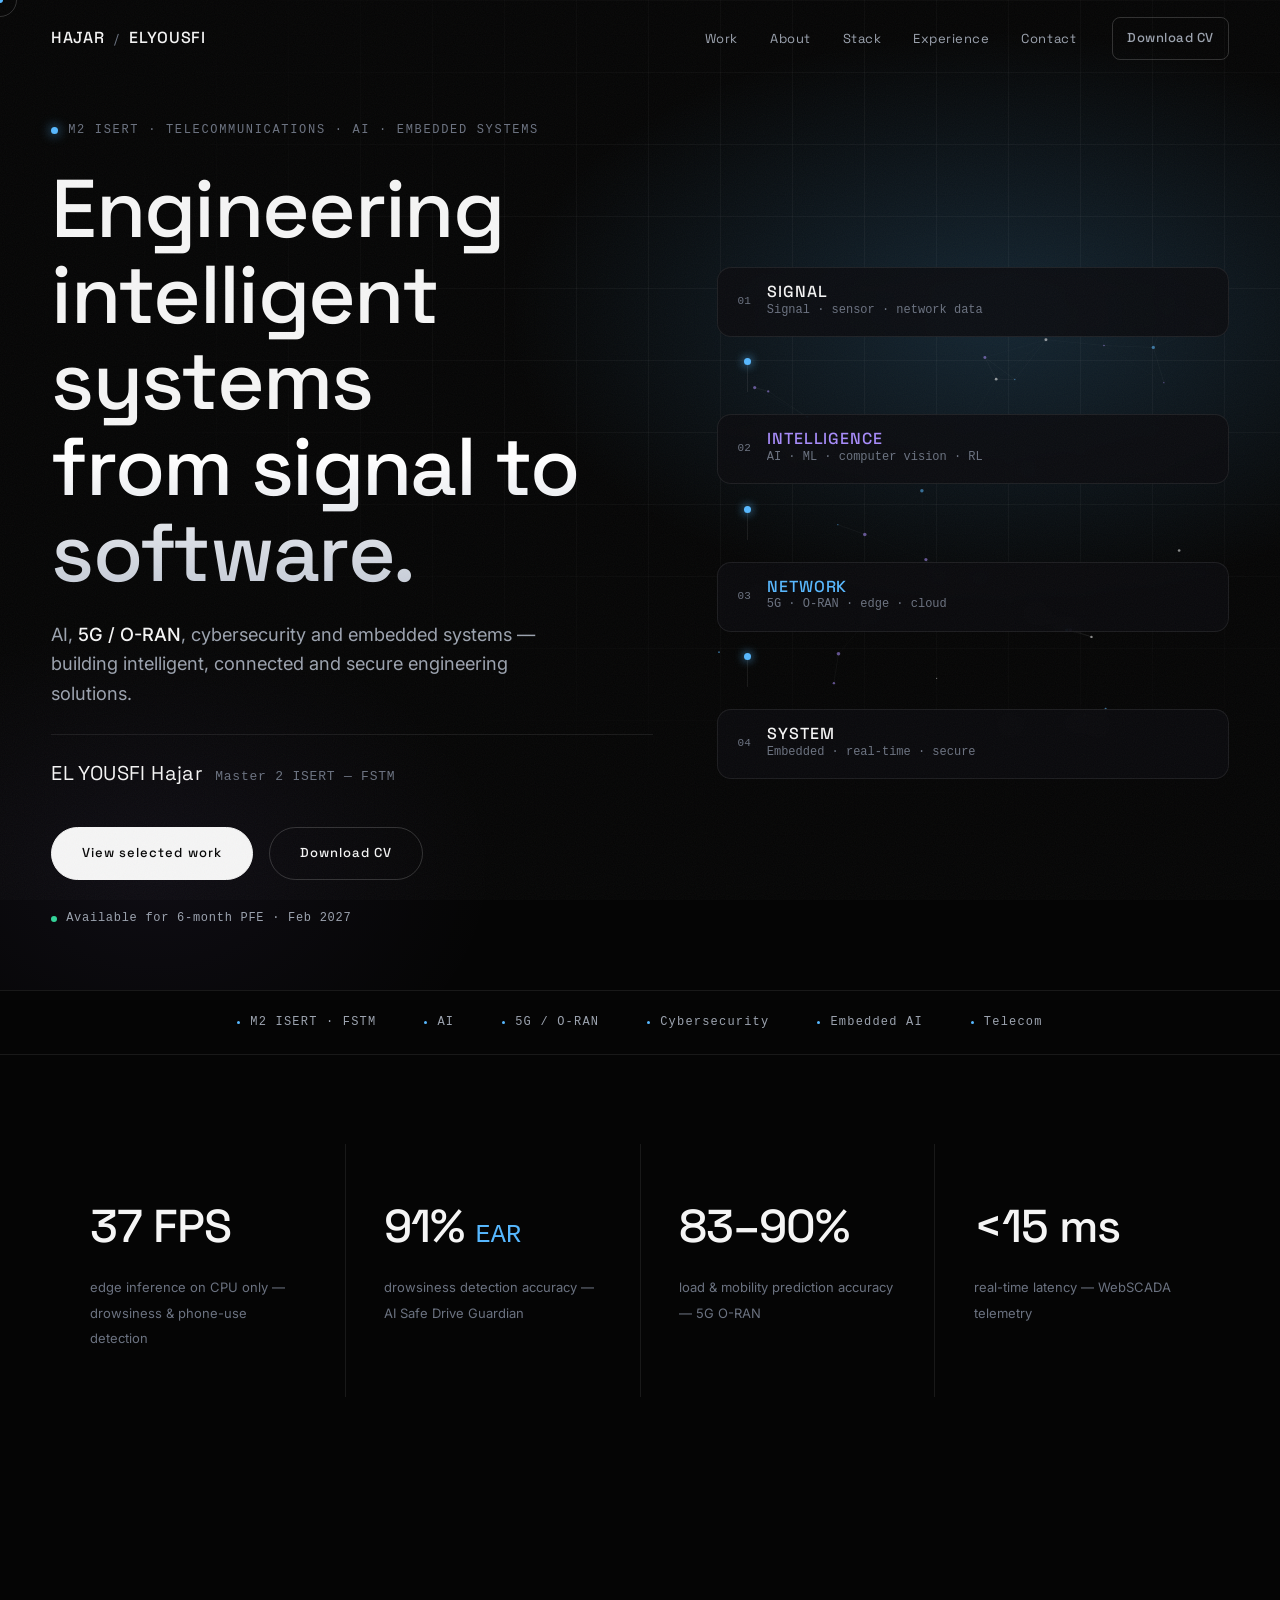
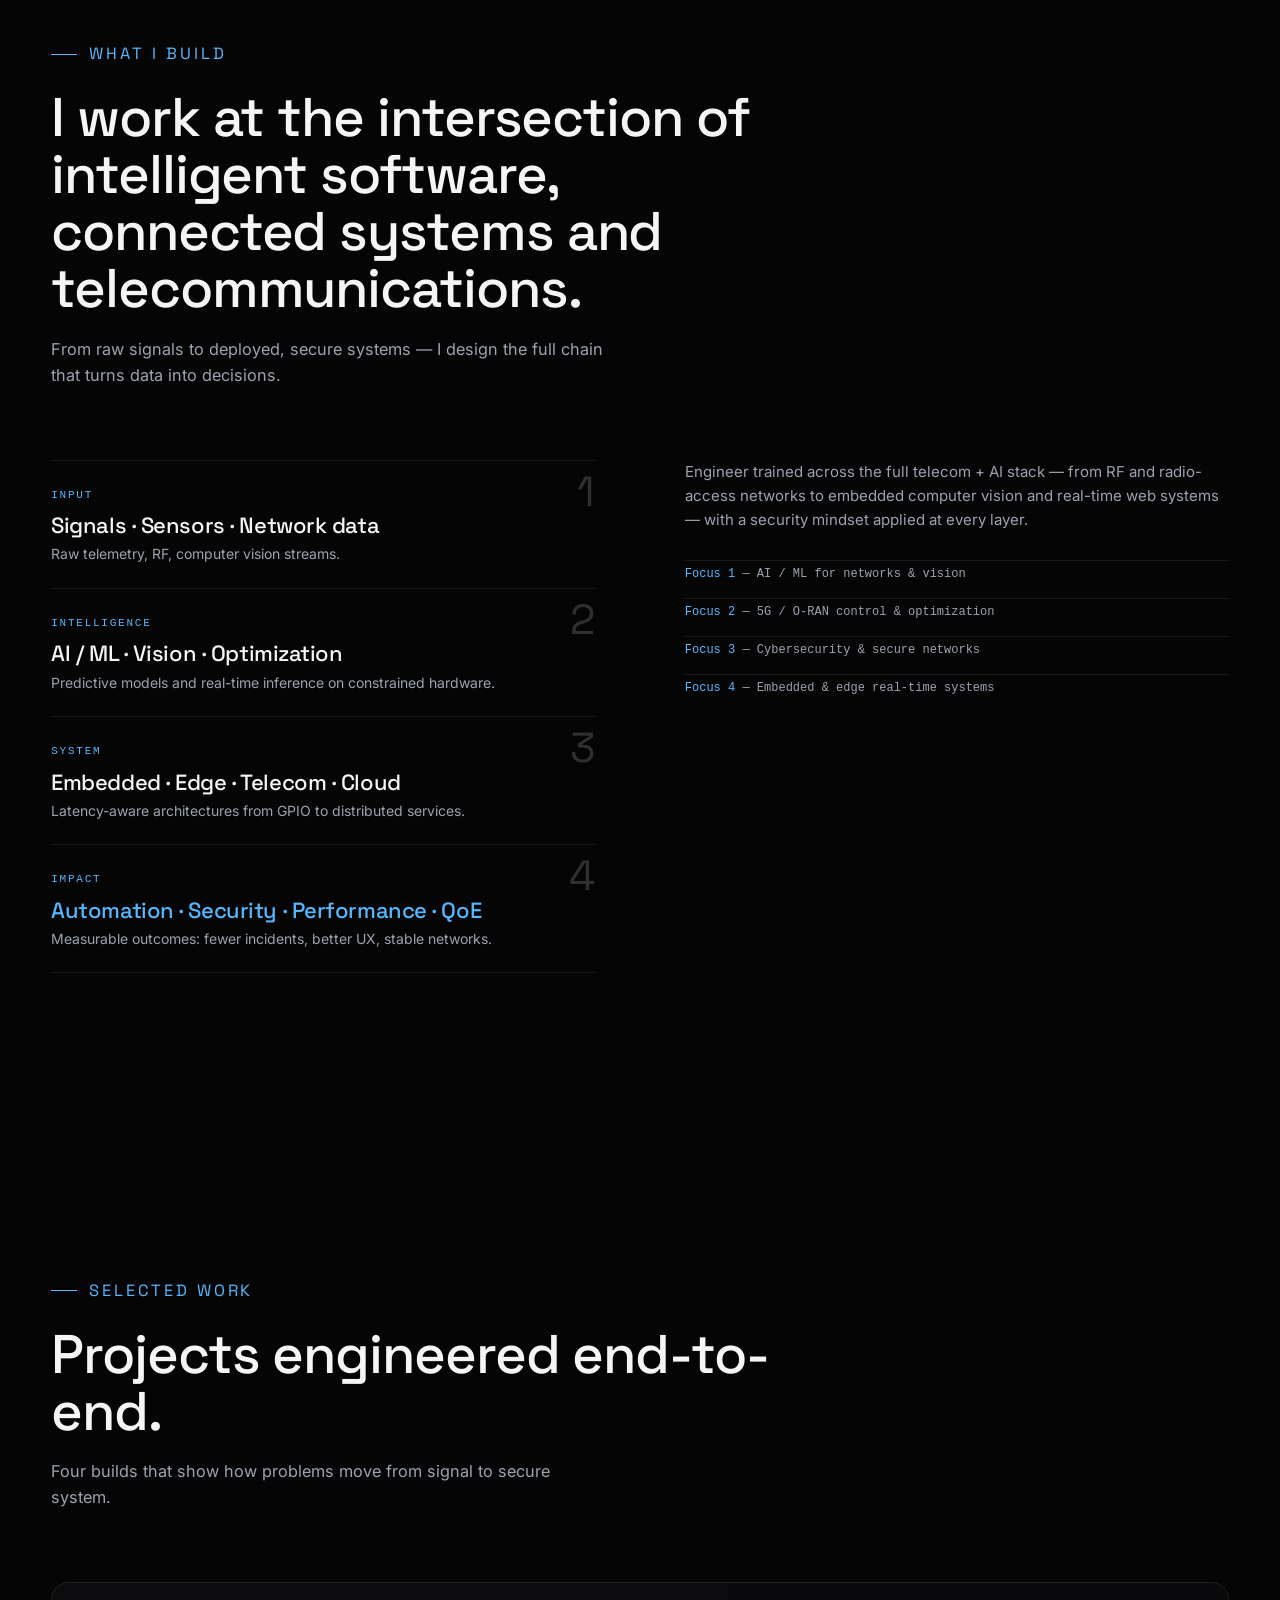
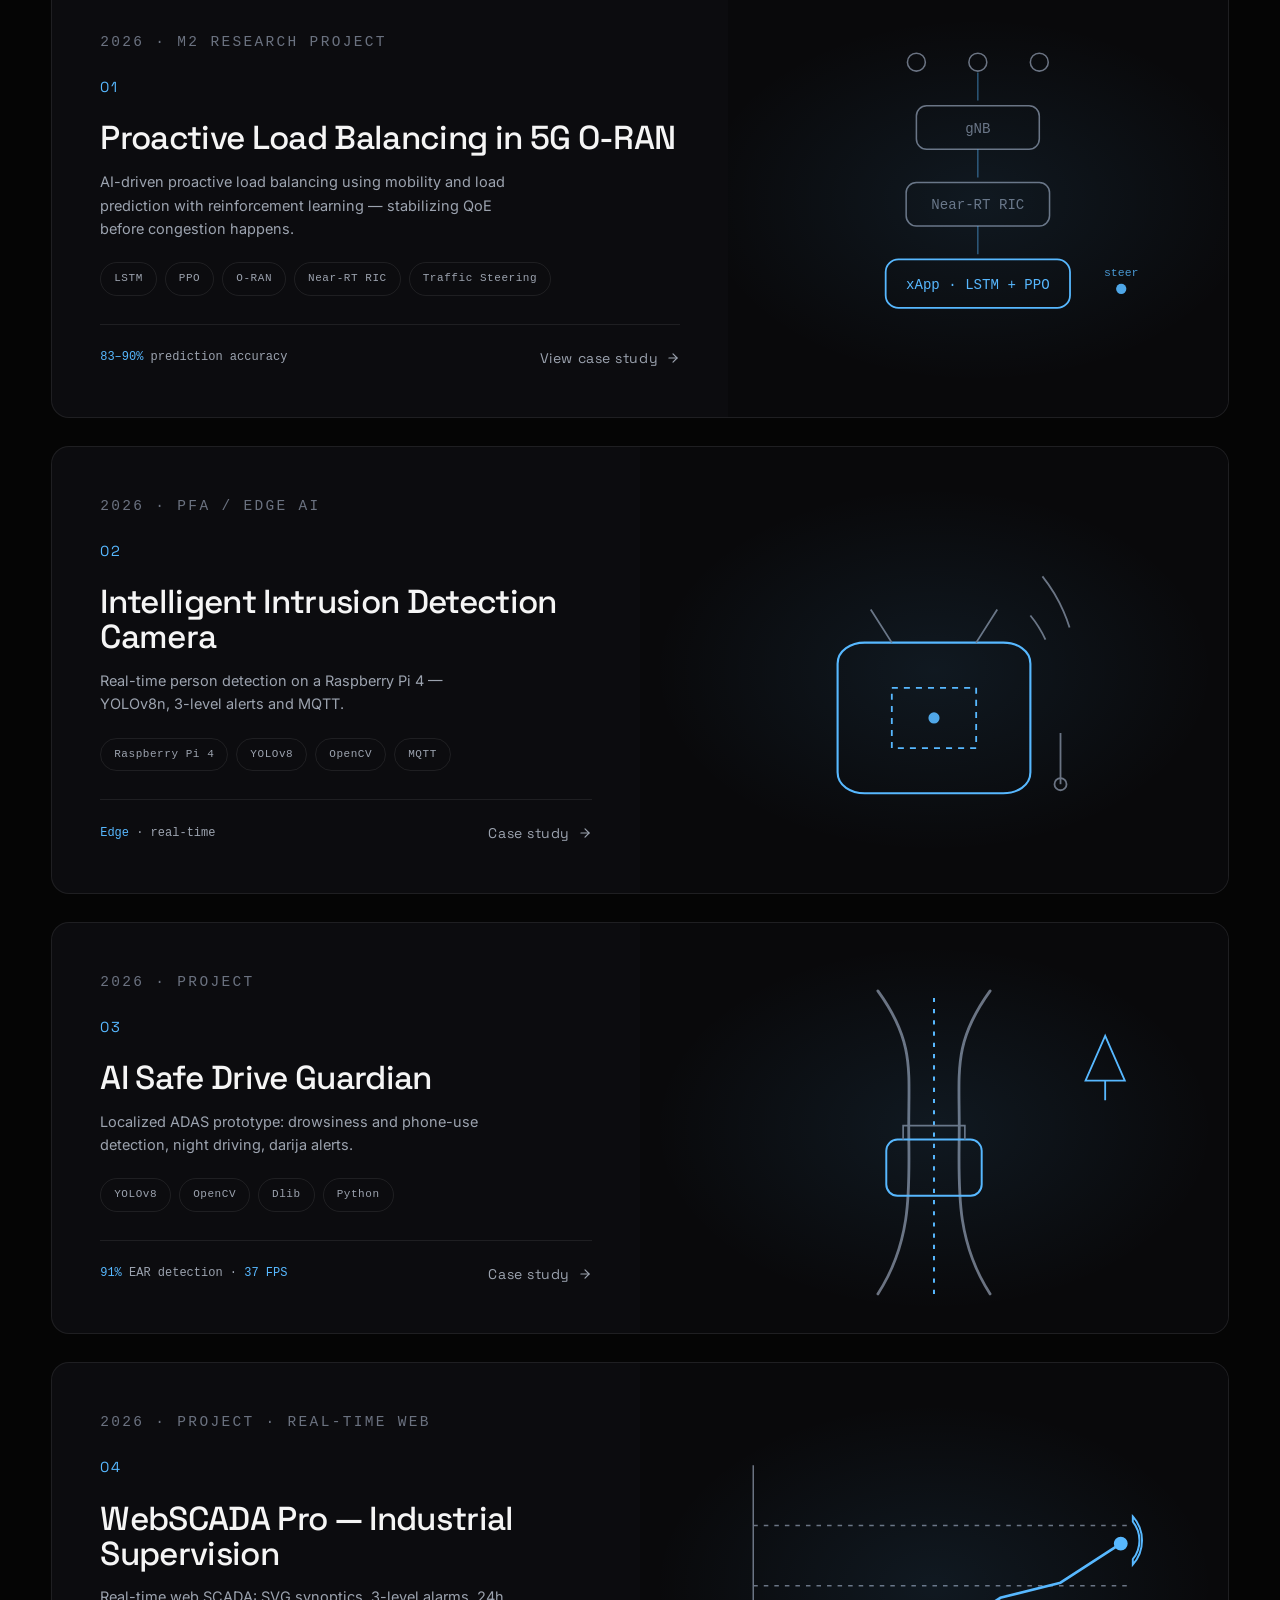
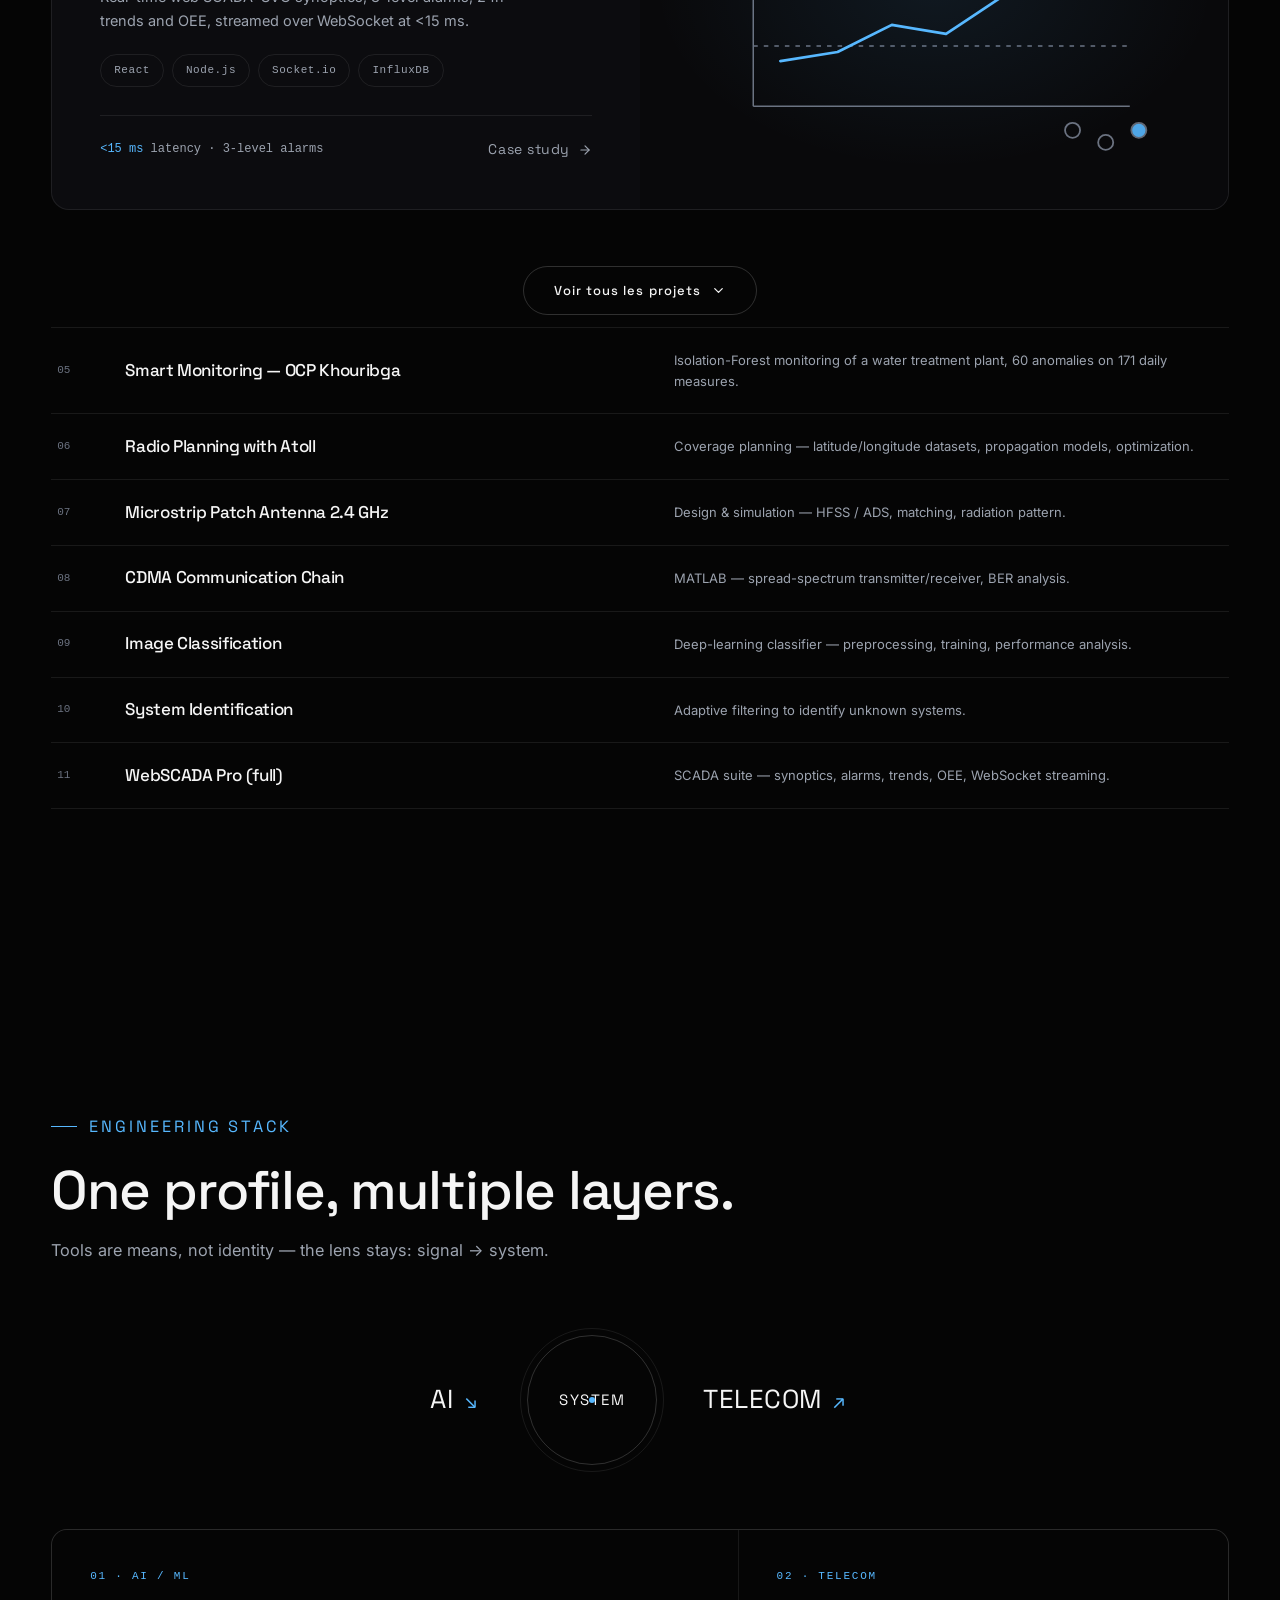
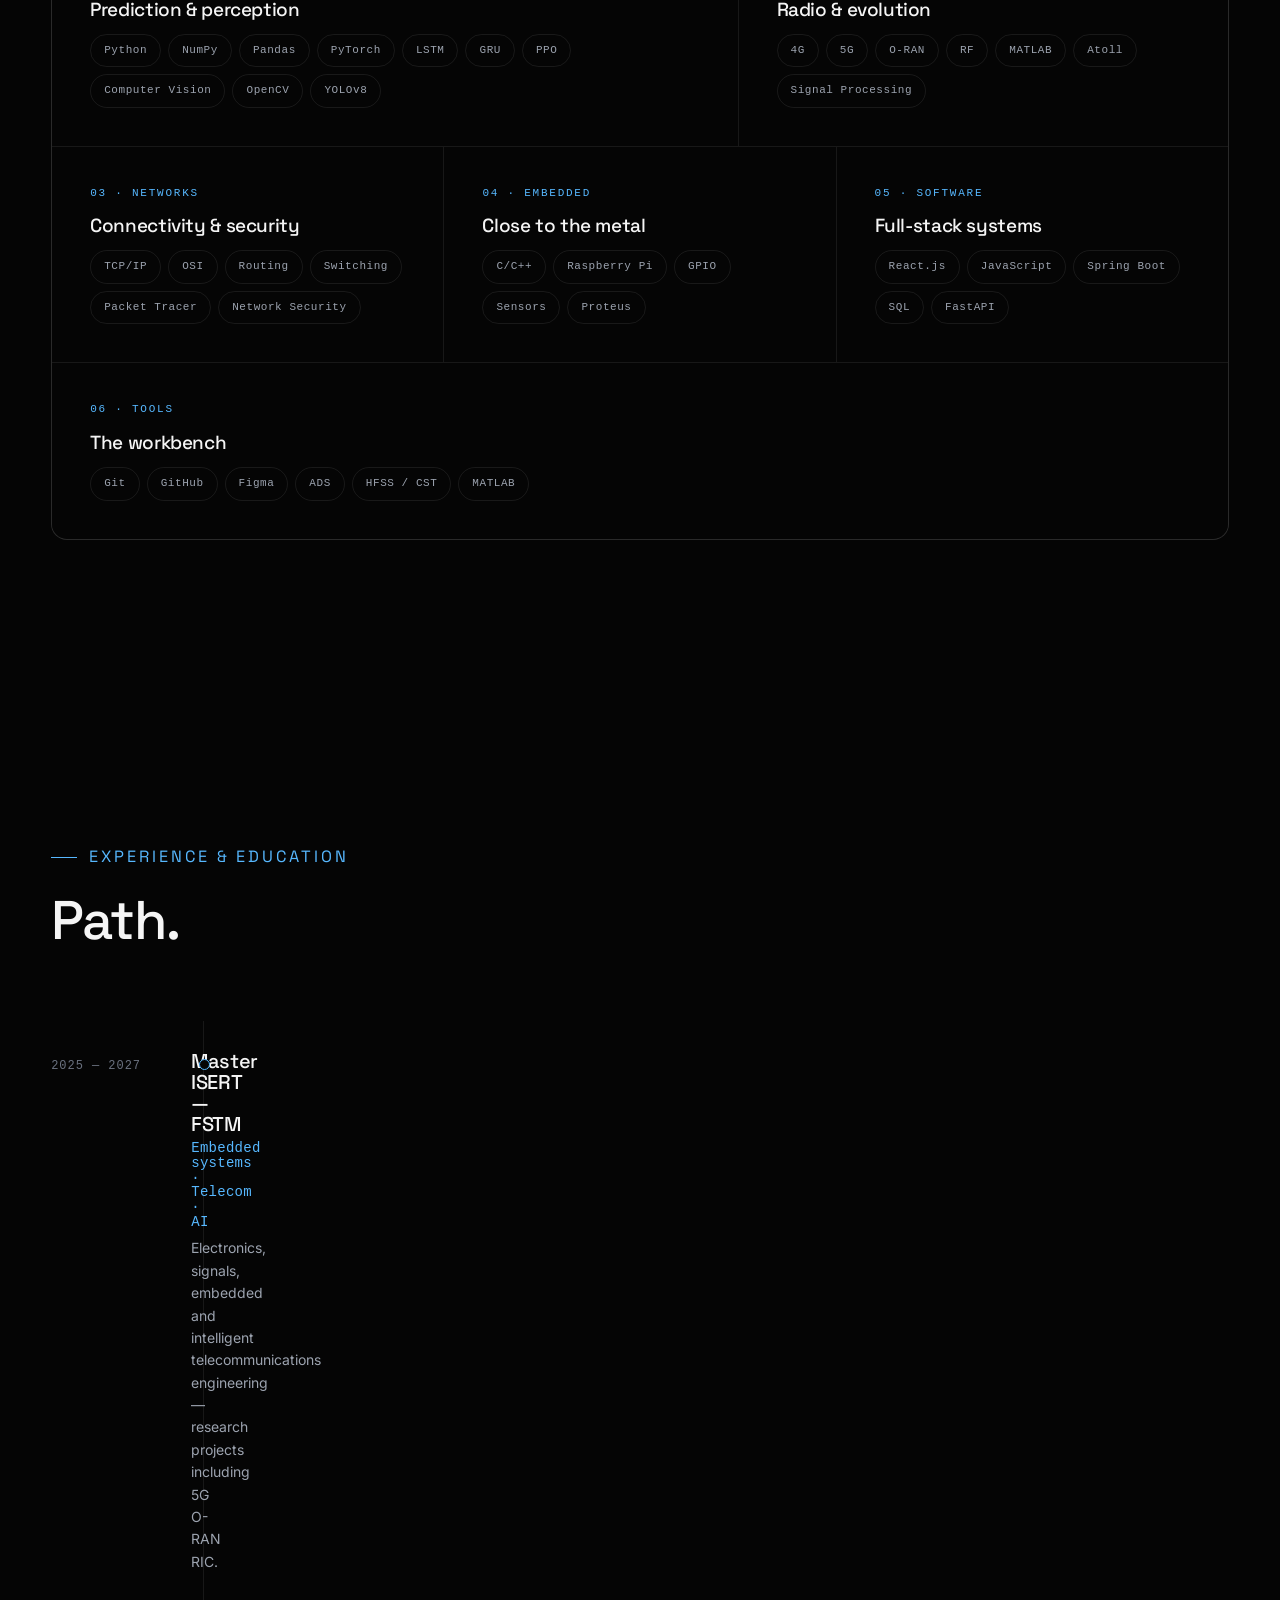
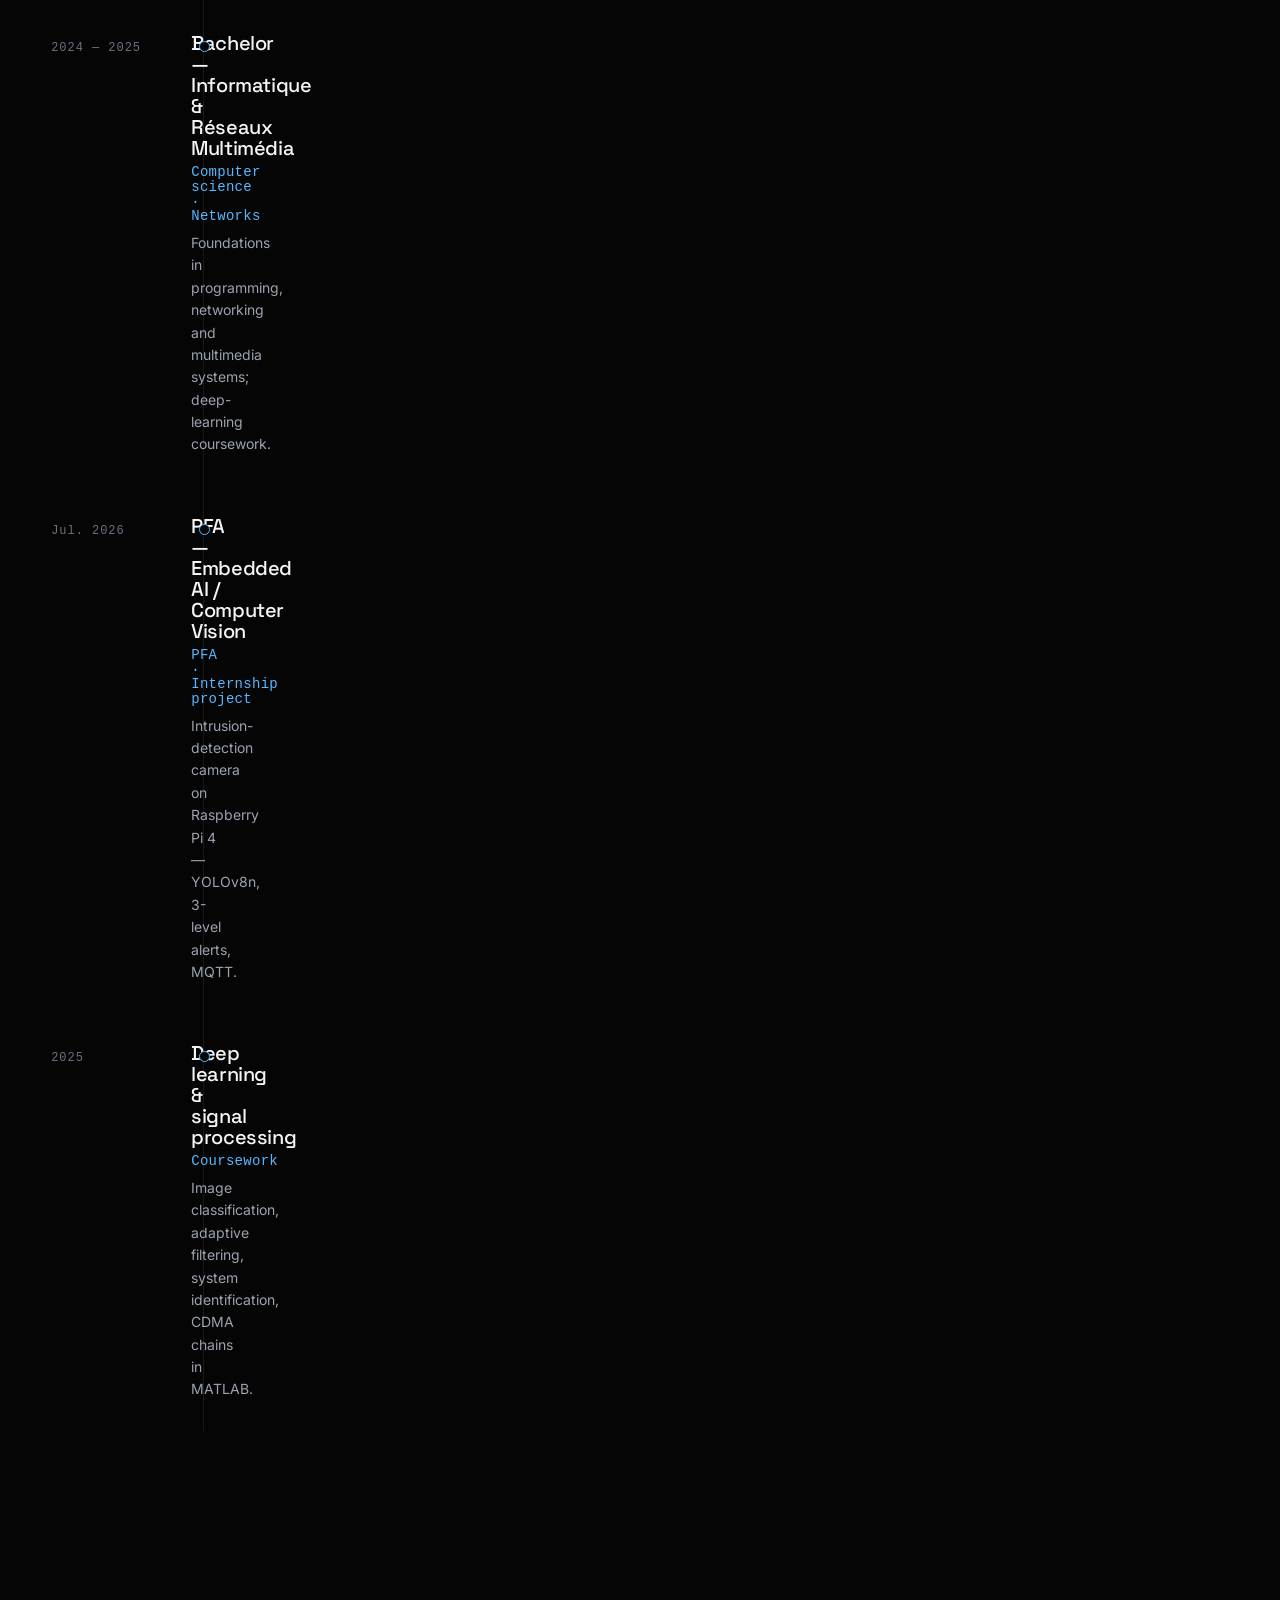
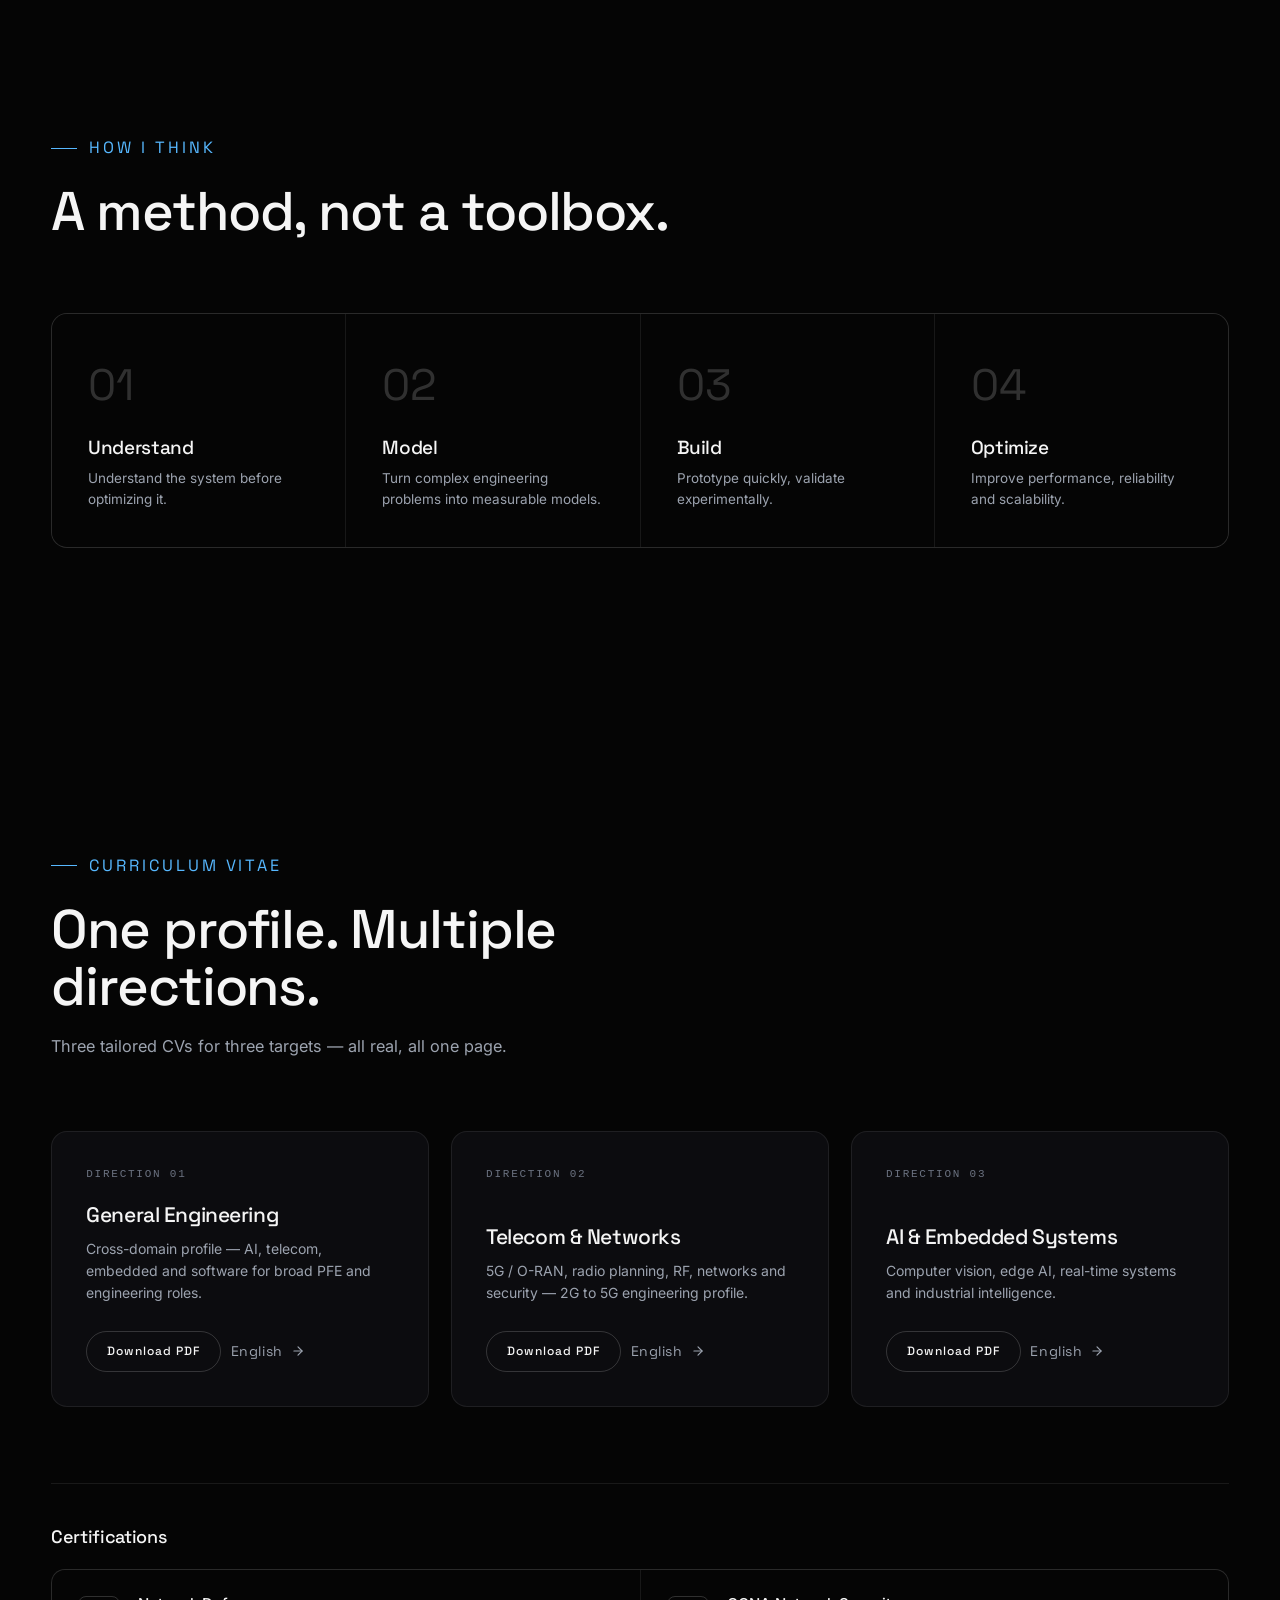
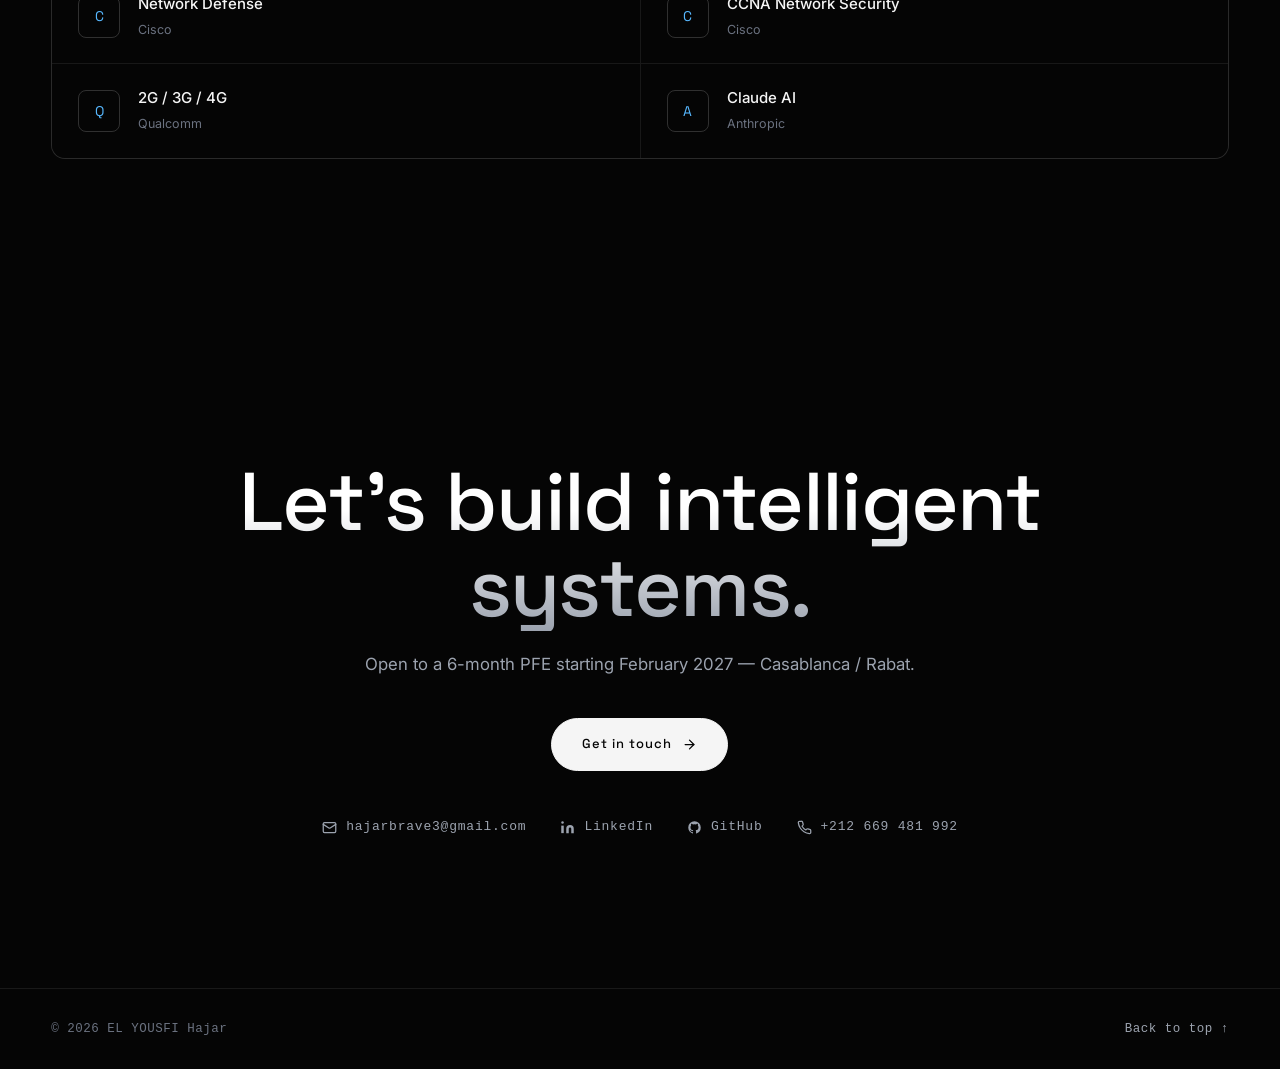
==== commit 52e28489: "Radical rebuild: flagship editorial experience + case studies (O-RAN, camera, ADAS, SCADA) + directi" ====
--- a/index.html
+++ b/index.html
@@ -1,296 +1,471 @@
 <!DOCTYPE html>
-<html lang="fr">
+<html lang="en">
 <head>
 <meta charset="utf-8">
 <meta name="viewport" content="width=device-width, initial-scale=1">
-<title>EL YOUSFI Hajar — Espace Ingénieure | Portfolio</title>
-<meta name="description" content="EL YOUSFI Hajar — ingénieure en formation, profil Télécoms + Systèmes Embarqués & IA : YOLOv8, ADAS, 4G/5G, O-RAN, IA industrielle. Stage PFE février 2027.">
-<meta property="og:title" content="EL YOUSFI Hajar — Espace Ingénieure">
-<meta property="og:type" content="website">
-<link rel="icon" href="data:image/svg+xml,<svg xmlns='http://www.w3.org/2000/svg' viewBox='0 0 100 100'><rect width='100' height='100' rx='22' fill='%230e5484'/><text x='50' y='70' font-size='52' text-anchor='middle' fill='white' font-family='Arial' font-weight='bold'>H</text></svg>">
+<title>EL YOUSFI Hajar — AI · Telecom · Embedded Systems | M2 ISERT</title>
+<meta name="description" content="EL YOUSFI Hajar — M2 ISERT engineer at the intersection of AI, 5G/O-RAN, telecommunications, cybersecurity and embedded systems. Open to a 6-month PFE starting February 2027.">
+<meta name="author" content="EL YOUSFI Hajar">
+<meta property="og:title" content="EL YOUSFI Hajar — AI · Telecom · Embedded Systems">
+<meta property="og:description" content="Engineering intelligent systems from signal to software — AI, 5G/O-RAN, cybersecurity, computer vision and embedded systems. M2 ISERT, FSTM.">
+<meta property="og:type" content="profile">
+<meta property="og:url" content="https://hajar-mythos7.github.io/">
+<meta name="twitter:card" content="summary">
+<meta name="twitter:title" content="EL YOUSFI Hajar — AI · Telecom · Embedded Systems">
+<meta name="theme-color" content="#050505">
+<link rel="icon" href="data:image/svg+xml,%3Csvg xmlns='http://www.w3.org/2000/svg' viewBox='0 0 64 64'%3E%3Crect width='64' height='64' rx='14' fill='%23050505'/%3E%3Ctext x='32' y='44' font-family='Arial' font-weight='700' font-size='34' text-anchor='middle' fill='%2357b8ff'%3EH%3C/text%3E%3C/svg%3E">
 <link rel="preconnect" href="https://fonts.googleapis.com">
 <link rel="preconnect" href="https://fonts.gstatic.com" crossorigin>
-<link href="https://fonts.googleapis.com/css2?family=Space+Grotesk:wght@500;700&family=Inter:wght@400;500;600;700&display=swap" rel="stylesheet">
+<link href="https://fonts.googleapis.com/css2?family=Space+Grotesk:wght@400;500&family=Inter:wght@400;500&display=swap" rel="stylesheet">
 <link rel="stylesheet" href="css/style.css">
 </head>
 <body>
 
-<nav class="nav" id="nav">
-  <div class="nav-inner">
-    <a class="brand" href="index.html"><span class="brand-mark">H</span>EL YOUSFI</a>
-    <button class="nav-toggle" id="navToggle" aria-label="Menu">
+<a href="#work" class="skip-link" style="position:absolute;left:-9999px">Skip to content</a>
+
+<nav class="nav" id="nav" aria-label="Primary">
+  <div class="container nav-inner">
+    <a class="brand" href="index.html"><b>HAJAR</b><span>/</span><b>ELYOUSFI</b></a>
+    <ul class="nav-links">
+      <li><a href="#work">Work</a></li>
+      <li><a href="#about">About</a></li>
+      <li><a href="#stack">Stack</a></li>
+      <li><a href="#experience">Experience</a></li>
+      <li><a href="#contact">Contact</a></li>
+      <li><a class="btn btn--ghost btn--sm nav-cta magnetic" href="assets/cv/Elyousfi_Hajar_CV_Generaliste_2027.pdf" target="_blank" rel="noopener">Download CV</a></li>
+    </ul>
+    <button class="nav-toggle" aria-label="Toggle menu" aria-expanded="false">
       <span></span><span></span><span></span>
     </button>
-    <ul class="nav-links" id="navLinks">
-      <li><a class="profile active" href="index.html">Généraliste</a></li>
-      <li><a class="profile" href="telecom.html">Télécoms</a></li>
-      <li><a class="profile" href="ia.html">IA &amp; Embarqué</a></li>
-      <li><a href="#about">À propos</a></li>
-      <li><a href="#projects">Projets</a></li>
-      <li><a href="#cv">CV</a></li>
-      <li><a href="#contact">Contact</a></li>
-    </ul>
   </div>
 </nav>
 
 <header class="hero">
-  <div class="hero-grid"></div>
-  <div class="hero-glow g1"></div>
-  <div class="hero-glow g2"></div>
-  <div class="hero-glow g3"></div>
-  <canvas class="hero-canvas" id="net"></canvas>
-
-  <div class="hero-inner">
-    <div class="hero-avatar">H</div>
-    <p class="hero-eyebrow"><span class="dot"></span> Stage PFE · disponible dès février 2027</p>
-    <h1>EL YOUSFI <span class="hi">Hajar</span></h1>
-    <p class="hero-title">Étudiante ingénieure M2 — Télécommunications · Systèmes Embarqués · Intelligence Artificielle</p>
-    <p class="hero-sub">Vision embarquée (YOLOv8), ADAS, réseaux 4G / 5G / O-RAN, IA industrielle, développement web — ISERT, FSTM</p>
-    <div class="hero-cta">
-      <a class="btn btn-light" href="assets/cv/Elyousfi_Hajar_CV_Generaliste_2027.pdf" target="_blank">
-        <svg viewBox="0 0 24 24" fill="none" stroke="currentColor" stroke-width="2" stroke-linecap="round" stroke-linejoin="round"><path d="M21 15v4a2 2 0 0 1-2 2H5a2 2 0 0 1-2-2v-4"/><path d="m7 10 5 5 5-5"/><path d="M12 15V3"/></svg>
-        CV — profil généraliste
-      </a>
-      <a class="btn btn-ghost" href="#projects">Voir mes projets</a>
-    </div>
-    <div class="hero-contact">
-      <a href="tel:+212669481992"><svg viewBox="0 0 24 24" fill="none" stroke="currentColor" stroke-width="2" stroke-linecap="round" stroke-linejoin="round"><path d="M22 16.92v3a2 2 0 0 1-2.18 2 19.79 19.79 0 0 1-8.63-3.07 19.5 19.5 0 0 1-6-6 19.79 19.79 0 0 1-3.07-8.67A2 2 0 0 1 4.11 2h3a2 2 0 0 1 2 1.72c.13.96.36 1.9.7 2.81a2 2 0 0 1-.45 2.11L8.09 9.91a16 16 0 0 0 6 6l1.27-1.27a2 2 0 0 1 2.11-.45c.91.34 1.85.57 2.81.7A2 2 0 0 1 22 16.92z"/></svg>0669 481 992</a>
-      <a href="mailto:hajarbrave3@gmail.com"><svg viewBox="0 0 24 24" fill="none" stroke="currentColor" stroke-width="2" stroke-linecap="round" stroke-linejoin="round"><rect x="2" y="4" width="20" height="16" rx="2"/><path d="m22 7-8.97 5.7a1.94 1.94 0 0 1-2.06 0L2 7"/></svg>hajarbrave3@gmail.com</a>
-      <a href="https://linkedin.com/in/hajar-elyousfi" target="_blank" rel="noopener"><svg viewBox="0 0 24 24" fill="currentColor"><path d="M16 8a6 6 0 0 1 6 6v7h-4v-7a2 2 0 0 0-4 0v7h-4v-7a6 6 0 0 1 6-6z"/><rect x="2" y="9" width="4" height="12"/><circle cx="4" cy="4" r="2"/></svg>LinkedIn</a>
-    </div>
-  </div>
-
-  <div class="hero-glass">
-    <div class="stat"><b>91 %</b><span>EAR somnolence</span></div>
-    <div class="stat"><b>93 %</b><span>détection @ 37 FPS CPU</span></div>
-    <div class="stat"><b>60</b><span>anomalies OCP signalées</span></div>
-    <div class="stat"><b>&lt; 15 ms</b><span>latence SCADA temps réel</span></div>
+  <div class="hero-grid-bg" aria-hidden="true"></div>
+  <div class="container hero-inner">
+    <div>
+      <p class="hero-tag">M2 ISERT &middot; TELECOMMUNICATIONS &middot; AI &middot; EMBEDDED SYSTEMS</p>
+      <h1>Engineering intelligent systems<br><span class="grad">from signal to software.</span></h1>
+      <p class="hero-sub">AI, <strong>5G / O-RAN</strong>, cybersecurity and embedded systems — building intelligent, connected and secure engineering solutions.</p>
+      <div class="hero-id">
+        <span class="h-name">EL YOUSFI Hajar</span>
+        <span class="h-role">Master 2 ISERT — FSTM</span>
+      </div>
+      <div class="hero-cta">
+        <a class="btn btn--solid magnetic" href="#work">View selected work</a>
+        <a class="btn btn--ghost magnetic" href="assets/cv/Elyousfi_Hajar_CV_Generaliste_2027.pdf" target="_blank" rel="noopener">Download CV</a>
+      </div>
+      <p class="hero-available"><i aria-hidden="true"></i> Available for 6-month PFE &middot; Feb 2027</p>
+    </div>
+
+    <div class="hero-visual" aria-hidden="true">
+      <canvas id="heroCanvas"></canvas>
+      <div class="pipeline">
+        <div class="stage">
+          <span class="st-num">01</span>
+          <div><h3>SIGNAL</h3><p>Signal · sensor · network data</p></div>
+        </div>
+        <div class="stage-rail"></div>
+        <div class="stage stage--ai">
+          <span class="st-num">02</span>
+          <div><h3>INTELLIGENCE</h3><p>AI · ML · computer vision · RL</p></div>
+        </div>
+        <div class="stage-rail"></div>
+        <div class="stage stage--net">
+          <span class="st-num">03</span>
+          <div><h3>NETWORK</h3><p>5G · O-RAN · edge · cloud</p></div>
+        </div>
+        <div class="stage-rail"></div>
+        <div class="stage stage--sys">
+          <span class="st-num">04</span>
+          <div><h3>SYSTEM</h3><p>Embedded · real&#8209;time · secure</p></div>
+        </div>
+      </div>
+    </div>
   </div>
 </header>
 
-<div class="marquee" aria-hidden="true">
-  <div class="marquee-track">
-    <span>C++</span><span>Python</span><span>5G</span><span>O-RAN</span><span>YOLO v8</span><span>OpenCV</span><span>React</span><span>Spring Boot</span><span>MQTT</span><span>WebSocket</span><span>MATLAB</span><span>SCADA</span><span>Deep Learning</span><span>Raspberry Pi</span>
-    <span>C++</span><span>Python</span><span>5G</span><span>O-RAN</span><span>YOLO v8</span><span>OpenCV</span><span>React</span><span>Spring Boot</span><span>MQTT</span><span>WebSocket</span><span>MATLAB</span><span>SCADA</span><span>Deep Learning</span><span>Raspberry Pi</span>
+<section class="trust" aria-label="Profile highlights">
+  <div class="container trust-row">
+    <span>M2 ISERT · FSTM</span>
+    <span>AI</span>
+    <span>5G / O-RAN</span>
+    <span>Cybersecurity</span>
+    <span>Embedded AI</span>
+    <span>Telecom</span>
   </div>
-</div>
+</section>
+
+<section class="section section--tight" id="metrics" aria-label="Key metrics">
+  <div class="container">
+    <div class="metrics">
+      <div class="metric reveal"><b>37 FPS</b><span>edge inference on CPU only — drowsiness &amp; phone-use detection</span></div>
+      <div class="metric reveal"><b>91% <small>EAR</small></b><span>drowsiness detection accuracy — AI Safe Drive Guardian</span></div>
+      <div class="metric reveal"><b>83–90%</b><span>load &amp; mobility prediction accuracy — 5G O-RAN</span></div>
+      <div class="metric reveal"><b>&lt;15 ms</b><span>real-time latency — WebSCADA telemetry</span></div>
+    </div>
+  </div>
+</section>
 
 <main>
   <section class="section" id="about">
     <div class="container">
-      <span class="eyebrow">À propos</span>
-      <h2 class="section-title reveal">Une ingénieure, deux passion : le signal et l'objet connecté</h2>
-      <div class="about-grid">
-        <div class="about-copy reveal">
-          <p>
-            Étudiante ingénieure M2 ISERT (FSTM), je conçois du bout en bout : <strong>capteurs</strong>,
-            <strong>vision embarquée</strong>, <strong>réseaux</strong>, <strong>supervision temps réel</strong>.
-            Vision par YOLOv8 sur Raspberry Pi, prototype <strong>ADAS</strong>, supervision industrielle <strong>SCADA</strong>,
-            études <strong>4G/5G et O-RAN</strong>, développement <strong>React / Spring Boot</strong>.
-          </p>
-          <p>
-            Curieuse, autonome et orientée résultats, je recherche un <strong>stage PFE de 6 mois</strong> en
-            <strong>télécommunications, systèmes embarqués ou IA</strong> dès février 2027 (Casablanca / Rabat).
-          </p>
-          <div class="about-chip">
-            <span class="tag">Autonome</span><span class="tag">Esprit d'équipe</span><span class="tag">Apprentissage rapide</span><span class="tag">Anglais technique</span>
-          </div>
-        </div>
-        <ul class="timeline reveal">
-          <li>
-            <span class="tl-year">2025 — 2027</span>
-            <div class="tl-title">Master ISERT — M2</div>
-            <p>Télécoms &amp; systèmes embarqués, IA appliquée.</p>
-          </li>
-          <li>
-            <span class="tl-year">2024 — 2025</span>
-            <div class="tl-title">Licence IRM</div>
-            <p>Informatique et Réseaux Multimédia.</p>
-          </li>
-          <li>
-            <span class="tl-year">Juïl. 2026</span>
-            <div class="tl-title">Stage PFA — Vision embarquée</div>
-            <p>Caméra de détection d'intrusion, YOLOv8n.</p>
-          </li>
-          <li>
-            <span class="tl-year">2025</span>
-            <div class="tl-title">Deep learning — Licence</div>
-            <p>Classification d'images, filtrage adaptatif.</p>
-          </li>
-        </ul>
-      </div>
-    </div>
-  </section>
-
-  <section class="section section-soft" id="skills">
-    <div class="container">
-      <span class="eyebrow">Compétences</span>
-      <h2 class="section-title reveal">Ma stack, de la puce à la supervision</h2>
-      <div class="skills-grid">
-        <div class="skill-card reveal"><div class="sc-icon">⚙️</div><h3>Systèmes embarqués</h3><p>C / C++, Raspberry Pi, PROTEUS, capteurs, GPIO.</p><div class="tags"><span class="tag">C++</span><span class="tag">Raspberry Pi</span></div></div>
-        <div class="skill-card reveal"><div class="sc-icon">👁️</div><h3>Vision &amp; deep learning</h3><p>OpenCV, YOLOv8, Dlib, LSTM/GRU, PPO, PyTorch.</p><div class="tags"><span class="tag">YOLO v8</span><span class="tag">PyTorch</span></div></div>
-        <div class="skill-card reveal"><div class="sc-icon">🔌</div><h3>IoT &amp; temps réel</h3><p>MQTT, WebSocket, FastAPI, SCADA, alarmes.</p><div class="tags"><span class="tag">MQTT</span><span class="tag">WebSocket</span></div></div>
-        <div class="skill-card reveal"><div class="sc-icon">🖥️</div><h3>Front-end &amp; UI</h3><p>React.js, HTML / CSS / JavaScript, Figma.</p><div class="tags"><span class="tag">React</span><span class="tag">Figma</span></div></div>
-        <div class="skill-card reveal"><div class="sc-icon">🗄️</div><h3>Back-end &amp; data</h3><p>Spring Boot, Java, SQL, NumPy / Pandas, InfluxDB.</p><div class="tags"><span class="tag">Spring Boot</span><span class="tag">SQL</span></div></div>
-        <div class="skill-card reveal"><div class="sc-icon">📡</div><h3>Réseaux &amp; télécoms</h3><p>4G / 5G, O-RAN, Wi-Fi, MATLAB, modèle OSI.</p><div class="tags"><span class="tag">5G</span><span class="tag">O-RAN</span></div></div>
-      </div>
-    </div>
-  </section>
-
-  <section class="section" id="projects">
-    <div class="container">
-      <span class="eyebrow">Réalisations</span>
-      <h2 class="section-title reveal">Projets récents</h2>
-      <div class="filters reveal">
-        <button class="filter active" data-filter="all">Tous</button>
-        <button class="filter" data-filter="stage">Stage PFA</button>
-        <button class="filter" data-filter="projet">Projets</button>
-        <button class="filter" data-filter="licence">Licence</button>
-      </div>
-      <div class="projects-grid">
-        <article class="card reveal" data-cat="stage">
-          <p class="card-tag">Stage PFA · 2026</p>
-          <h3>Caméra intelligente de détection d'intrusion</h3>
-          <p class="card-tech">Raspberry Pi 4 · YOLOv8n · MQTT · GPIO</p>
-          <p>Détection de personnes temps réel : alertes à 3 niveaux, LED / buzzer et publication MQTT.</p>
-          <div class="tags"><span class="tag">Edge</span><span class="tag">Vidéo</span></div>
+      <div class="section-head reveal">
+        <p class="eyebrow">What I build</p>
+        <h2>I work at the intersection of intelligent software, connected systems and telecommunications.</h2>
+        <p>From raw signals to deployed, secure systems — I design the full chain that turns data into decisions.</p>
+      </div>
+      <div class="build-grid">
+        <div class="build-model reveal is-in">
+          <div class="build-node">
+            <span class="bk" aria-hidden="true">1</span>
+            <p class="bl">INPUT</p>
+            <h3>Signals · Sensors · Network data</h3>
+            <p>Raw telemetry, RF, computer vision streams.</p>
+          </div>
+          <div class="build-node">
+            <span class="bk" aria-hidden="true">2</span>
+            <p class="bl">INTELLIGENCE</p>
+            <h3>AI / ML · Vision · Optimization</h3>
+            <p>Predictive models and real-time inference on constrained hardware.</p>
+          </div>
+          <div class="build-node">
+            <span class="bk" aria-hidden="true">3</span>
+            <p class="bl">SYSTEM</p>
+            <h3>Embedded · Edge · Telecom · Cloud</h3>
+            <p>Latency-aware architectures from GPIO to distributed services.</p>
+          </div>
+          <div class="build-node build-node--impact">
+            <span class="bk" aria-hidden="true">4</span>
+            <p class="bl">IMPACT</p>
+            <h3>Automation · Security · Performance · QoE</h3>
+            <p>Measurable outcomes: fewer incidents, better UX, stable networks.</p>
+          </div>
+        </div>
+        <div class="reveal">
+          <p style="font-size:15px;margin-bottom:18px">Engineer trained across the full telecom + AI stack — from RF and radio-access networks to embedded computer vision and real-time web systems — with a security mindset applied at every layer.</p>
+          <ul style="list-style:none;display:grid;gap:14px;margin-top:28px">
+            <li class="work-impact" style="border:none;border-top:1px solid var(--line);padding-top:4px;margin-top:0"><span><b>Focus 1</b> — AI / ML for networks &amp; vision</span></li>
+            <li class="work-impact" style="border:none;border-top:1px solid var(--line);padding-top:4px;margin-top:0"><span><b>Focus 2</b> — 5G / O-RAN control &amp; optimization</span></li>
+            <li class="work-impact" style="border:none;border-top:1px solid var(--line);padding-top:4px;margin-top:0"><span><b>Focus 3</b> — Cybersecurity &amp; secure networks</span></li>
+            <li class="work-impact" style="border:none;border-top:1px solid var(--line);padding-top:4px;margin-top:0"><span><b>Focus 4</b> — Embedded &amp; edge real-time systems</span></li>
+          </ul>
+        </div>
+      </div>
+    </div>
+  </section>
+
+  <section class="section" id="work">
+    <div class="container">
+      <div class="section-head reveal">
+        <p class="eyebrow">Selected work</p>
+        <h2>Projects engineered end-to-end.</h2>
+        <p>Four builds that show how problems move from signal to secure system.</p>
+      </div>
+
+      <div class="work-grid">
+        <article class="work-card work-card--featured reveal" style="--i:0">
+          <div class="work-body">
+            <p class="work-meta">2026 · M2 RESEARCH PROJECT</p>
+            <p class="work-num">01</p>
+            <h3>Proactive Load Balancing in 5G O-RAN</h3>
+            <p>AI-driven proactive load balancing using mobility and load prediction with reinforcement learning — stabilizing QoE before congestion happens.</p>
+            <div class="work-tech">
+              <span class="chip">LSTM</span><span class="chip">PPO</span><span class="chip">O-RAN</span><span class="chip">Near-RT RIC</span><span class="chip">Traffic Steering</span>
+            </div>
+            <div class="work-impact">
+              <span><b>83–90%</b> prediction accuracy</span>
+              <a class="text-link" href="case-studies/o-ran.html">View case study <svg viewBox="0 0 24 24" fill="none" stroke="currentColor" stroke-width="2" stroke-linecap="round" stroke-linejoin="round"><path d="M5 12h14"/><path d="m12 5 7 7-7 7"/></svg></a>
+            </div>
+          </div>
+          <div class="work-visual" aria-hidden="true">
+            <svg viewBox="0 0 320 260" fill="none" xmlns="http://www.w3.org/2000/svg">
+              <line x1="160" y1="30" x2="160" y2="52" stroke="var(--accent)" stroke-opacity="0.5" stroke-width="1"/>
+              <g class="vg" stroke="var(--dim)" stroke-width="1.2">
+                <circle cx="112" cy="22" r="7"/><circle cx="160" cy="22" r="7"/><circle cx="208" cy="22" r="7"/>
+              </g>
+              <rect class="vg" x="112" y="56" width="96" height="34" rx="8" stroke-width="1.2"/>
+              <text x="160" y="77" text-anchor="middle" fill="var(--dim)" font-family="monospace" font-size="11">gNB</text>
+              <line x1="160" y1="90" x2="160" y2="112" stroke="var(--accent)" stroke-opacity="0.5" stroke-width="1"/>
+              <rect class="vg" x="104" y="116" width="112" height="34" rx="8" stroke-width="1.2"/>
+              <text x="160" y="137" text-anchor="middle" fill="var(--dim)" font-family="monospace" font-size="11">Near-RT RIC</text>
+              <line x1="160" y1="150" x2="160" y2="172" stroke="var(--accent)" stroke-opacity="0.5" stroke-width="1"/>
+              <rect x="88" y="176" width="144" height="38" rx="10" stroke="var(--accent)" stroke-width="1.4"/>
+              <text x="160" y="199" text-anchor="middle" fill="var(--accent)" font-family="monospace" font-size="11">xApp · LSTM + PPO</text>
+              <circle cx="272" cy="199" r="4" fill="var(--accent)" opacity="0.9"/>
+              <text x="272" y="189" text-anchor="middle" fill="var(--accent)" font-family="monospace" font-size="9" opacity="0.8">steer</text>
+            </svg>
+          </div>
         </article>
-        <article class="card reveal" data-cat="projet">
-          <p class="card-tag">Projet · 2026</p>
-          <h3>AI Safe Drive Guardian — ADAS localisé Maroc</h3>
-          <p class="card-tech">Python · OpenCV · Dlib · YOLOv8n · Twilio</p>
-          <p>Somnolence (EAR 91 %), usage du téléphone (93 % @ 37 FPS CPU), CLAHE nocturne, alertes en darija + SMS.</p>
-          <div class="tags"><span class="tag">ADAS</span><span class="tag">Edge</span></div>
+
+        <article class="work-card reveal" style="--i:1">
+          <div class="work-body">
+            <p class="work-meta">2026 · PFA / EDGE AI</p>
+            <p class="work-num">02</p>
+            <h3>Intelligent Intrusion Detection Camera</h3>
+            <p>Real-time person detection on a Raspberry Pi 4 — YOLOv8n, 3-level alerts and MQTT.</p>
+            <div class="work-tech">
+              <span class="chip">Raspberry Pi 4</span><span class="chip">YOLOv8</span><span class="chip">OpenCV</span><span class="chip">MQTT</span>
+            </div>
+            <div class="work-impact">
+              <span><b>Edge</b> · real-time</span>
+              <a class="text-link" href="case-studies/intrusion-camera.html">Case study <svg viewBox="0 0 24 24" fill="none" stroke="currentColor" stroke-width="2" stroke-linecap="round" stroke-linejoin="round"><path d="M5 12h14"/><path d="m12 5 7 7-7 7"/></svg></a>
+            </div>
+          </div>
+          <div class="work-visual" aria-hidden="true">
+            <svg viewBox="0 0 320 240" fill="none" xmlns="http://www.w3.org/2000/svg">
+              <path class="vf" stroke="var(--accent)" stroke-width="1.4" d="M96 116c0-9 9-14 18-14h92c9 0 18 5 18 14v72c0 9-9 14-18 14h-92c-9 0-18-5-18-14z"/>
+              <path class="vg" stroke="var(--dim)" stroke-width="1.2" d="M132 102l-14-22M188 102l14-22"/>
+              <g class="vg" stroke="var(--dim)" stroke-width="1.2">
+                <path d="M224 84a74 74 0 0 1 10 16M232 58a104 104 0 0 1 18 34"/>
+              </g>
+              <rect class="vf" stroke="var(--accent)" stroke-width="1.2" x="132" y="132" width="56" height="40" stroke-dasharray="4 4"/>
+              <circle class="vf" cx="160" cy="152" r="3" stroke-width="1.4" fill="var(--accent)" opacity="0.9"/>
+              <circle class="vg" cx="244" cy="196" r="4" stroke-width="1.2"/>
+              <path class="vg" stroke="var(--dim)" stroke-width="1.2" d="M244 196v-34"/>
+            </svg>
+          </div>
         </article>
-        <article class="card reveal" data-cat="projet">
-          <p class="card-tag">Projet · 2026</p>
-          <h3>Smart Monitoring STEP OCP Khouribga</h3>
-          <p class="card-tech">Python · NumPy · Pandas · Isolation Forest</p>
-          <p>171 mesures journalières d'une station de traitement des eaux OCP : 60 anomalies signalées.</p>
-          <div class="tags"><span class="tag">IA</span><span class="tag">Industrie</span></div>
+
+        <article class="work-card reveal" style="--i:2">
+          <div class="work-body">
+            <p class="work-meta">2026 · PROJECT</p>
+            <p class="work-num">03</p>
+            <h3>AI Safe Drive Guardian</h3>
+            <p>Localized ADAS prototype: drowsiness and phone-use detection, night driving, darija alerts.</p>
+            <div class="work-tech">
+              <span class="chip">YOLOv8</span><span class="chip">OpenCV</span><span class="chip">Dlib</span><span class="chip">Python</span>
+            </div>
+            <div class="work-impact">
+              <span><b>91%</b> EAR detection · <b>37 FPS</b></span>
+              <a class="text-link" href="case-studies/ai-safe-drive.html">Case study <svg viewBox="0 0 24 24" fill="none" stroke="currentColor" stroke-width="2" stroke-linecap="round" stroke-linejoin="round"><path d="M5 12h14"/><path d="m12 5 7 7-7 7"/></svg></a>
+            </div>
+          </div>
+          <div class="work-visual" aria-hidden="true">
+            <svg viewBox="0 0 320 240" fill="none" xmlns="http://www.w3.org/2000/svg">
+              <path class="vg" stroke="var(--dim)" stroke-width="2" stroke-linecap="round" d="M120 238c26-40 22-80 22-120s4-60-22-96"/>
+              <path class="vg" stroke="var(--dim)" stroke-width="2" stroke-linecap="round" d="M200 238c-26-40-22-80-22-120s-4-60 22-96"/>
+              <path class="vf" stroke="var(--accent)" stroke-width="1.4" stroke-dasharray="3 5" d="M160 238V22"/>
+              <rect class="vf" stroke="var(--accent)" stroke-width="1.4" x="126" y="128" width="68" height="40" rx="8"/>
+              <path class="vg" stroke="var(--dim)" stroke-width="1.2" d="M138 128v-10h44v10"/>
+              <polygon class="vf" stroke="var(--accent)" stroke-width="1.3" fill="none" points="282,54 268,86 296,86"/>
+              <line class="vf" stroke="var(--accent)" stroke-width="1.3" x1="282" y1="86" x2="282" y2="100"/>
+            </svg>
+          </div>
         </article>
-        <article class="card reveal" data-cat="projet">
-          <p class="card-tag">Projet · 2026</p>
-          <h3>WebSCADA Pro — Supervision industrielle</h3>
-          <p class="card-tech">React.js · Node.js · Socket.io · InfluxDB</p>
-          <p>SCADA web temps réel : synoptique SVG, alarmes 3 niveaux, tendances 24 h et OEE (latence &lt; 15 ms).</p>
-          <div class="tags"><span class="tag">Temps réel</span><span class="tag">Web</span></div>
+
+        <article class="work-card work-card--wide reveal" style="--i:3">
+          <div class="work-body">
+            <p class="work-meta">2026 · PROJECT · REAL-TIME WEB</p>
+            <p class="work-num">04</p>
+            <h3>WebSCADA Pro — Industrial Supervision</h3>
+            <p>Real-time web SCADA: SVG synoptics, 3-level alarms, 24h trends and OEE, streamed over WebSocket at &lt;15 ms.</p>
+            <div class="work-tech">
+              <span class="chip">React</span><span class="chip">Node.js</span><span class="chip">Socket.io</span><span class="chip">InfluxDB</span>
+            </div>
+            <div class="work-impact">
+              <span><b>&lt;15 ms</b> latency · 3-level alarms</span>
+              <a class="text-link" href="case-studies/webscada.html">Case study <svg viewBox="0 0 24 24" fill="none" stroke="currentColor" stroke-width="2" stroke-linecap="round" stroke-linejoin="round"><path d="M5 12h14"/><path d="m12 5 7 7-7 7"/></svg></a>
+            </div>
+          </div>
+          <div class="work-visual" aria-hidden="true">
+            <svg viewBox="0 0 320 240" fill="none" xmlns="http://www.w3.org/2000/svg">
+              <g class="vg" stroke="var(--dim)" stroke-width="1">
+                <line x1="40" y1="40" x2="40" y2="200"/><line x1="40" y1="200" x2="290" y2="200"/>
+                <line x1="40" y1="160" x2="290" y2="160" stroke-dasharray="3 4"/>
+                <line x1="40" y1="120" x2="290" y2="120" stroke-dasharray="3 4"/>
+                <line x1="40" y1="80" x2="290" y2="80" stroke-dasharray="3 4"/>
+              </g>
+              <polyline class="vf" stroke="var(--accent)" stroke-width="1.8" stroke-linecap="round" stroke-linejoin="round" points="58,170 96,164 132,146 168,152 204,128 244,118 284,92"/>
+              <circle class="vf" cx="284" cy="92" r="4" fill="var(--accent)" stroke-width="1.2"/>
+              <path class="vf" stroke="var(--accent)" stroke-width="1.3" d="M292 74a24 24 0 0 1 0 32v-3.6a20 20 0 0 0 0-25z"/>
+              <circle class="vg" cx="296" cy="216" r="5" stroke-width="1.2" fill="var(--accent)" opacity="0.9"/>
+              <circle class="vg" cx="274" cy="224" r="5" stroke-width="1.2"/>
+              <circle class="vg" cx="252" cy="216" r="5" stroke-width="1.2"/>
+            </svg>
+          </div>
         </article>
-        <article class="card reveal" data-cat="projet">
-          <p class="card-tag">Projet · 2026</p>
-          <h3>Planification Radio avec Atoll</h3>
-          <p class="card-tech">Atoll · Géopositionnement · Propagation</p>
-          <p>Planification de réseau mobile : couples (latitude, longitude), modèles de propagation, optimisation.</p>
-          <div class="tags"><span class="tag">4G/5G</span><span class="tag">RF</span></div>
-        </article>
-        <article class="card reveal" data-cat="projet">
-          <p class="card-tag">Projet · 2026</p>
-          <h3>Antenne microstrip patch 2,4 GHz</h3>
-          <p class="card-tech">HFSS / ADS · Microstrip</p>
-          <p>Conception et simulation d'une antenne rectangulaire : adaptation, gain, diagramme de rayonnement.</p>
-          <div class="tags"><span class="tag">RF</span><span class="tag">Simulation</span></div>
-        </article>
-        <article class="card reveal" data-cat="licence">
-          <p class="card-tag">Licence · 2025</p>
-          <h3>Chaîne de communication CDMA</h3>
-          <p class="card-tech">MATLAB</p>
-          <p>Émetteur, canal, récepteur avec étalement de spectre ; analyse du taux d'erreur binaire.</p>
-          <div class="tags"><span class="tag">Signal</span><span class="tag">MATLAB</span></div>
-        </article>
-        <article class="card reveal" data-cat="licence">
-          <p class="card-tag">Licence · 2025</p>
-          <h3>Filtrage adaptatif &amp; identification de systèmes</h3>
-          <p class="card-tech">Traitement du signal</p>
-          <p>Identification de systèmes inconnus par filtrage adaptatif ; implémentation et validation.</p>
-          <div class="tags"><span class="tag">Signal</span><span class="tag">Algo</span></div>
-        </article>
-      </div>
-    </div>
-  </section>
-
-  <section class="section section-soft" id="cv">
-    <div class="container">
-      <span class="eyebrow">Curriculum Vitae</span>
-      <h2 class="section-title reveal">Trois CV, un seul profil</h2>
-      <p class="section-lead reveal">Un CV <strong>généraliste</strong> (candidatures larges) + deux versions <strong>foc</strong> : télécoms, puis systèmes embarqués &amp; IA.</p>
-      <div class="cv-grid">
-        <div class="cv-card reveal">
-          <div class="cv-icon">🧑‍💻</div>
-          <h3>CV Généraliste</h3>
-          <p>Télécoms + embarqué + IA + développement web.</p>
-          <div class="cv-btns">
-            <a class="btn btn-solid" href="assets/cv/Elyousfi_Hajar_CV_Generaliste_2027.pdf" target="_blank">Version FR</a>
-            <a class="btn btn-soft" href="assets/cv/Elyousfi_Hajar_CV_Generaliste_2027_EN.pdf" target="_blank">English version</a>
-          </div>
-        </div>
-        <div class="cv-card reveal">
-          <div class="cv-icon">📡</div>
-          <h3>CV Télécoms &amp; Réseaux</h3>
-          <p>Atoll, antennes, CDMA, 4G/5G, O-RAN, supervision.</p>
-          <div class="cv-btns">
-            <a class="btn btn-soft" href="telecom.html">Voir le profil</a>
-            <a class="btn btn-solid" href="assets/cv/Elyousfi_Hajar_CV_Telecom_Reseaux_2027_v2_FR.pdf" target="_blank">PDF</a>
-          </div>
-        </div>
-        <div class="cv-card reveal">
-          <div class="cv-icon">👁️</div>
-          <h3>CV Systèmes Embarqués &amp; IA</h3>
-          <p>Vision embarquée YOLOv8, ADAS, IA industrielle.</p>
-          <div class="cv-btns">
-            <a class="btn btn-soft" href="ia.html">Voir le profil</a>
-            <a class="btn btn-solid" href="assets/cv/Elyousfi_Hajar_CV_AI_Systemes_Embarques_2027_v2_FR.pdf" target="_blank">PDF</a>
-          </div>
-        </div>
-      </div>
+      </div>
+
+      <div class="work-cta reveal">
+        <button class="btn btn--ghost magnetic" id="awToggle">Voir tous les projets <svg viewBox="0 0 24 24" fill="none" stroke="currentColor" stroke-width="2" stroke-linecap="round" stroke-linejoin="round"><path d="m6 9 6 6 6-6"/></svg></button>
+      </div>
+
+      <div class="allwork" id="allWork">
+        <div class="aw-row reveal"><span class="aw-n">05</span><h3>Smart Monitoring — OCP Khouribga</h3><p>Isolation-Forest monitoring of a water treatment plant, 60 anomalies on 171 daily measures.</p></div>
+        <div class="aw-row reveal"><span class="aw-n">06</span><h3>Radio Planning with Atoll</h3><p>Coverage planning — latitude/longitude datasets, propagation models, optimization.</p></div>
+        <div class="aw-row reveal"><span class="aw-n">07</span><h3>Microstrip Patch Antenna 2.4 GHz</h3><p>Design &amp; simulation — HFSS / ADS, matching, radiation pattern.</p></div>
+        <div class="aw-row reveal"><span class="aw-n">08</span><h3>CDMA Communication Chain</h3><p>MATLAB — spread-spectrum transmitter/receiver, BER analysis.</p></div>
+        <div class="aw-row reveal"><span class="aw-n">09</span><h3>Image Classification</h3><p>Deep-learning classifier — preprocessing, training, performance analysis.</p></div>
+        <div class="aw-row reveal"><span class="aw-n">10</span><h3>System Identification</h3><p>Adaptive filtering to identify unknown systems.</p></div>
+        <div class="aw-row reveal"><span class="aw-n">11</span><h3>WebSCADA Pro (full)</h3><p>SCADA suite — synoptics, alarms, trends, OEE, WebSocket streaming.</p></div>
+      </div>
+    </div>
+  </section>
+
+  <section class="section" id="stack">
+    <div class="container">
+      <div class="section-head reveal">
+        <p class="eyebrow">Engineering stack</p>
+        <h2>One profile, multiple layers.</h2>
+        <p>Tools are means, not identity — the lens stays: signal → system.</p>
+      </div>
+
+      <div class="stack-orbit reveal" aria-hidden="true">
+        <span class="so-node">AI <span>↘</span></span>
+        <span class="so-core">SYSTEM<i></i></span>
+        <span class="so-node">TELECOM <span>↗</span></span>
+      </div>
+
+      <div class="stack-grid">
+        <div class="stack-cell stack-cell--big reveal" style="--i:0">
+          <p class="sc-tag">01 · AI / ML</p>
+          <h3>Prediction &amp; perception</h3>
+          <div class="sc-items">
+            <span class="chip">Python</span><span class="chip">NumPy</span><span class="chip">Pandas</span><span class="chip">PyTorch</span><span class="chip">LSTM</span><span class="chip">GRU</span><span class="chip">PPO</span><span class="chip">Computer Vision</span><span class="chip">OpenCV</span><span class="chip">YOLOv8</span>
+          </div>
+        </div>
+        <div class="stack-cell stack-cell--mid reveal" style="--i:1">
+          <p class="sc-tag">02 · TELECOM</p>
+          <h3>Radio &amp; evolution</h3>
+          <div class="sc-items">
+            <span class="chip">4G</span><span class="chip">5G</span><span class="chip">O-RAN</span><span class="chip">RF</span><span class="chip">MATLAB</span><span class="chip">Atoll</span><span class="chip">Signal Processing</span>
+          </div>
+        </div>
+        <div class="stack-cell stack-cell--third reveal" style="--i:2">
+          <p class="sc-tag">03 · NETWORKS</p>
+          <h3>Connectivity &amp; security</h3>
+          <div class="sc-items">
+            <span class="chip">TCP/IP</span><span class="chip">OSI</span><span class="chip">Routing</span><span class="chip">Switching</span><span class="chip">Packet Tracer</span><span class="chip">Network Security</span>
+          </div>
+        </div>
+        <div class="stack-cell stack-cell--third reveal" style="--i:3">
+          <p class="sc-tag">04 · EMBEDDED</p>
+          <h3>Close to the metal</h3>
+          <div class="sc-items">
+            <span class="chip">C/C++</span><span class="chip">Raspberry Pi</span><span class="chip">GPIO</span><span class="chip">Sensors</span><span class="chip">Proteus</span>
+          </div>
+        </div>
+        <div class="stack-cell stack-cell--third reveal" style="--i:4">
+          <p class="sc-tag">05 · SOFTWARE</p>
+          <h3>Full-stack systems</h3>
+          <div class="sc-items">
+            <span class="chip">React.js</span><span class="chip">JavaScript</span><span class="chip">Spring Boot</span><span class="chip">SQL</span><span class="chip">FastAPI</span>
+          </div>
+        </div>
+        <div class="stack-cell stack-cell--full reveal" style="--i:5">
+          <p class="sc-tag">06 · TOOLS</p>
+          <h3>The workbench</h3>
+          <div class="sc-items">
+            <span class="chip">Git</span><span class="chip">GitHub</span><span class="chip">Figma</span><span class="chip">ADS</span><span class="chip">HFSS / CST</span><span class="chip">MATLAB</span>
+          </div>
+        </div>
+      </div>
+    </div>
+  </section>
+
+  <section class="section" id="experience">
+    <div class="container">
+      <div class="section-head reveal">
+        <p class="eyebrow">Experience &amp; education</p>
+        <h2>Path.</h2>
+      </div>
+      <div class="timeline">
+        <div class="tl-row reveal"><span class="tl-year">2025 — 2027</span><div class="tl-body"><h3>Master ISERT — FSTM</h3><h4>Embedded systems · Telecom · AI</h4><p>Electronics, signals, embedded and intelligent telecommunications engineering — research projects including 5G O-RAN RIC.</p></div></div>
+        <div class="tl-row reveal"><span class="tl-year">2024 — 2025</span><div class="tl-body"><h3>Bachelor — Informatique &amp; Réseaux Multimédia</h3><h4>Computer science · Networks</h4><p>Foundations in programming, networking and multimedia systems; deep-learning coursework.</p></div></div>
+        <div class="tl-row reveal"><span class="tl-year">Jul. 2026</span><div class="tl-body"><h3>PFA — Embedded AI / Computer Vision</h3><h4>PFA · Internship project</h4><p>Intrusion-detection camera on Raspberry Pi 4 — YOLOv8n, 3-level alerts, MQTT.</p></div></div>
+        <div class="tl-row reveal"><span class="tl-year">2025</span><div class="tl-body"><h3>Deep learning &amp; signal processing</h3><h4>Coursework</h4><p>Image classification, adaptive filtering, system identification, CDMA chains in MATLAB.</p></div></div>
+      </div>
+    </div>
+  </section>
+
+  <section class="section" id="think">
+    <div class="container">
+      <div class="section-head reveal">
+        <p class="eyebrow">How I think</p>
+        <h2>A method, not a toolbox.</h2>
+      </div>
+      <div class="think-grid">
+        <div class="think-cell reveal" style="--i:0"><div class="tc-n">01</div><h3>Understand</h3><p>Understand the system before optimizing it.</p></div>
+        <div class="think-cell reveal" style="--i:1"><div class="tc-n">02</div><h3>Model</h3><p>Turn complex engineering problems into measurable models.</p></div>
+        <div class="think-cell reveal" style="--i:2"><div class="tc-n">03</div><h3>Build</h3><p>Prototype quickly, validate experimentally.</p></div>
+        <div class="think-cell reveal" style="--i:3"><div class="tc-n">04</div><h3>Optimize</h3><p>Improve performance, reliability and scalability.</p></div>
+      </div>
+    </div>
+  </section>
+
+  <section class="section" id="cv">
+    <div class="container">
+      <div class="section-head reveal">
+        <p class="eyebrow">Curriculum Vitae</p>
+        <h2>One profile. Multiple directions.</h2>
+        <p>Three tailored CVs for three targets — all real, all one page.</p>
+      </div>
+      <div class="profiles">
+        <div class="profile-card reveal" style="--i:0">
+          <p class="pc-num">DIRECTION 01</p>
+          <h3>General Engineering</h3>
+          <p>Cross-domain profile — AI, telecom, embedded and software for broad PFE and engineering roles.</p>
+          <div class="pc-actions">
+            <a class="btn btn--ghost btn--sm magnetic" href="assets/cv/Elyousfi_Hajar_CV_Generaliste_2027.pdf" target="_blank" rel="noopener">Download PDF</a>
+            <a class="text-link" href="assets/cv/Elyousfi_Hajar_CV_Generaliste_2027_EN.pdf" target="_blank" rel="noopener">English <svg viewBox="0 0 24 24" fill="none" stroke="currentColor" stroke-width="2" stroke-linecap="round" stroke-linejoin="round"><path d="M5 12h14"/><path d="m12 5 7 7-7 7"/></svg></a>
+          </div>
+        </div>
+        <div class="profile-card reveal" style="--i:1">
+          <p class="pc-num">DIRECTION 02</p>
+          <h3>Telecom &amp; Networks</h3>
+          <p>5G / O-RAN, radio planning, RF, networks and security — 2G to 5G engineering profile.</p>
+          <div class="pc-actions">
+            <a class="btn btn--ghost btn--sm magnetic" href="assets/cv/Elyousfi_Hajar_CV_Telecom_Reseaux_2027_v2_FR.pdf" target="_blank" rel="noopener">Download PDF</a>
+            <a class="text-link" href="assets/cv/Elyousfi_Hajar_CV_Telecom_Reseaux_2027_v2.pdf" target="_blank" rel="noopener">English <svg viewBox="0 0 24 24" fill="none" stroke="currentColor" stroke-width="2" stroke-linecap="round" stroke-linejoin="round"><path d="M5 12h14"/><path d="m12 5 7 7-7 7"/></svg></a>
+          </div>
+        </div>
+        <div class="profile-card reveal" style="--i:2">
+          <p class="pc-num">DIRECTION 03</p>
+          <h3>AI &amp; Embedded Systems</h3>
+          <p>Computer vision, edge AI, real-time systems and industrial intelligence.</p>
+          <div class="pc-actions">
+            <a class="btn btn--ghost btn--sm magnetic" href="assets/cv/Elyousfi_Hajar_CV_AI_Systemes_Embarques_2027_v2_FR.pdf" target="_blank" rel="noopener">Download PDF</a>
+            <a class="text-link" href="assets/cv/Elyousfi_Hajar_CV_AI_Systemes_Embarques_2027_v2.pdf" target="_blank" rel="noopener">English <svg viewBox="0 0 24 24" fill="none" stroke="currentColor" stroke-width="2" stroke-linecap="round" stroke-linejoin="round"><path d="M5 12h14"/><path d="m12 5 7 7-7 7"/></svg></a>
+          </div>
+        </div>
+      </div>
+
       <div class="certs reveal">
-        <h3 class="certs-title">Certifications</h3>
-        <ul class="certs-list">
-          <li>Claude AI — Anthropic</li>
-          <li>CCNA Network Security — Cisco</li>
-          <li>Network Defense — Cisco</li>
-          <li>2G / 3G / 4G — Qualcomm</li>
-        </ul>
-      </div>
-    </div>
-  </section>
-
-  <section class="section" id="contact">
-    <div class="container">
-      <span class="eyebrow">Contact</span>
-      <h2 class="section-title reveal">Discutons de votre projet</h2>
-      <p class="section-lead reveal">Stage PFE, candidature spontanée ou collaboration.</p>
-      <div class="contact-grid">
-        <a class="contact-item reveal" href="tel:+212669481992">
-          <svg viewBox="0 0 24 24" fill="none" stroke="currentColor" stroke-width="2" stroke-linecap="round" stroke-linejoin="round"><path d="M22 16.92v3a2 2 0 0 1-2.18 2 19.79 19.79 0 0 1-8.63-3.07 19.5 19.5 0 0 1-6-6 19.79 19.79 0 0 1-3.07-8.67A2 2 0 0 1 4.11 2h3a2 2 0 0 1 2 1.72c.13.96.36 1.9.7 2.81a2 2 0 0 1-.45 2.11L8.09 9.91a16 16 0 0 0 6 6l1.27-1.27a2 2 0 0 1 2.11-.45c.91.34 1.85.57 2.81.7A2 2 0 0 1 22 16.92z"/></svg>
-          <div><strong>Téléphone</strong><span>+212 669 481 992</span></div>
-        </a>
-        <a class="contact-item reveal" href="mailto:hajarbrave3@gmail.com">
-          <svg viewBox="0 0 24 24" fill="none" stroke="currentColor" stroke-width="2" stroke-linecap="round" stroke-linejoin="round"><rect x="2" y="4" width="20" height="16" rx="2"/><path d="m22 7-8.97 5.7a1.94 1.94 0 0 1-2.06 0L2 7"/></svg>
-          <div><strong>Email</strong><span>hajarbrave3@gmail.com</span></div>
-        </a>
-        <a class="contact-item reveal" href="https://linkedin.com/in/hajar-elyousfi" target="_blank" rel="noopener">
-          <svg viewBox="0 0 24 24" fill="currentColor"><path d="M16 8a6 6 0 0 1 6 6v7h-4v-7a2 2 0 0 0-4 0v7h-4v-7a6 6 0 0 1 6-6z"/><rect x="2" y="9" width="4" height="12"/><circle cx="4" cy="4" r="2"/></svg>
-          <div><strong>LinkedIn</strong><span>linkedin.com/in/hajar-elyousfi</span></div>
-        </a>
-        <a class="contact-item reveal" href="https://github.com/Hajar-mythos7" target="_blank" rel="noopener">
-          <svg viewBox="0 0 24 24" fill="currentColor"><path d="M12 2A10 10 0 0 0 2 12c0 4.42 2.87 8.17 6.84 9.5.5.09.66-.22.66-.48v-1.7c-2.78.6-3.37-1.34-3.37-1.34-.45-1.16-1.11-1.47-1.11-1.47-.91-.62.07-.6.07-.6 1 .07 1.53 1.03 1.53 1.03.89 1.52 2.34 1.08 2.91.83.09-.65.35-1.09.63-1.34-2.22-.25-4.55-1.11-4.55-4.94 0-1.09.39-1.98 1.03-2.68-.1-.25-.45-1.27.1-2.64 0 0 .84-.27 2.75 1.02a9.56 9.56 0 0 1 5 0c1.91-1.29 2.75-1.02 2.75-1.02.55 1.37.2 2.39.1 2.64.64.7 1.03 1.59 1.03 2.68 0 3.84-2.34 4.68-4.57 4.93.36.31.68.92.68 1.85V21c0 .27.16.58.67.48A10 10 0 0 0 22 12 10 10 0 0 0 12 2z"/></svg>
-          <div><strong>GitHub</strong><span>github.com/Hajar-mythos7</span></div>
-        </a>
+        <h3>Certifications</h3>
+        <div class="certs-grid">
+          <div class="cert"><span class="c-mark">C</span><div><b>Network Defense</b><span>Cisco</span></div></div>
+          <div class="cert"><span class="c-mark">C</span><div><b>CCNA Network Security</b><span>Cisco</span></div></div>
+          <div class="cert"><span class="c-mark">Q</span><div><b>2G / 3G / 4G</b><span>Qualcomm</span></div></div>
+          <div class="cert"><span class="c-mark">A</span><div><b>Claude AI</b><span>Anthropic</span></div></div>
+        </div>
+      </div>
+    </div>
+  </section>
+
+  <section class="section contact" id="contact">
+    <div class="container">
+      <h2 class="reveal">Let's build intelligent systems.</h2>
+      <p class="c-sub reveal">Open to a 6-month PFE starting February 2027 — Casablanca / Rabat.</p>
+      <div class="hero-cta reveal" style="justify-content:center">
+        <a class="btn btn--solid magnetic" href="mailto:hajarbrave3@gmail.com">Get in touch <svg viewBox="0 0 24 24" fill="none" stroke="currentColor" stroke-width="2" stroke-linecap="round" stroke-linejoin="round"><path d="M5 12h14"/><path d="m12 5 7 7-7 7"/></svg></a>
+      </div>
+      <div class="contact-links reveal">
+        <a href="mailto:hajarbrave3@gmail.com"><svg viewBox="0 0 24 24" fill="none" stroke="currentColor" stroke-width="2" stroke-linecap="round" stroke-linejoin="round"><rect x="2" y="4" width="20" height="16" rx="2"/><path d="m22 7-8.97 5.7a1.94 1.94 0 0 1-2.06 0L2 7"/></svg>hajarbrave3@gmail.com</a>
+        <a href="https://linkedin.com/in/hajar-elyousfi" target="_blank" rel="noopener"><svg viewBox="0 0 24 24" fill="currentColor"><path d="M16 8a6 6 0 0 1 6 6v7h-4v-7a2 2 0 0 0-4 0v7h-4v-7a6 6 0 0 1 6-6z"/><rect x="2" y="9" width="4" height="12"/><circle cx="4" cy="4" r="2"/></svg>LinkedIn</a>
+        <a href="https://github.com/Hajar-mythos7" target="_blank" rel="noopener"><svg viewBox="0 0 24 24" fill="currentColor"><path d="M12 2A10 10 0 0 0 2 12c0 4.42 2.87 8.17 6.84 9.5.5.09.66-.22.66-.48v-1.7c-2.78.6-3.37-1.34-3.37-1.34-.45-1.16-1.11-1.47-1.11-1.47-.91-.62.07-.6.07-.6 1 .07 1.53 1.03 1.53 1.03.89 1.52 2.34 1.08 2.91.83.09-.65.35-1.09.63-1.34-2.22-.25-4.55-1.11-4.55-4.94 0-1.09.39-1.98 1.03-2.68-.1-.25-.45-1.27.1-2.64 0 0 .84-.27 2.75 1.02a9.56 9.56 0 0 1 5 0c1.91-1.29 2.75-1.02 2.75-1.02.55 1.37.2 2.39.1 2.64.64.7 1.03 1.59 1.03 2.68 0 3.84-2.34 4.68-4.57 4.93.36.31.68.92.68 1.85V21c0 .27.16.58.67.48A10 10 0 0 0 22 12 10 10 0 0 0 12 2z"/></svg>GitHub</a>
+        <a href="tel:+212669481992"><svg viewBox="0 0 24 24" fill="none" stroke="currentColor" stroke-width="2" stroke-linecap="round" stroke-linejoin="round"><path d="M22 16.92v3a2 2 0 0 1-2.18 2 19.79 19.79 0 0 1-8.63-3.07 19.5 19.5 0 0 1-6-6 19.79 19.79 0 0 1-3.07-8.67A2 2 0 0 1 4.11 2h3a2 2 0 0 1 2 1.72c.13.96.36 1.9.7 2.81a2 2 0 0 1-.45 2.11L8.09 9.91a16 16 0 0 0 6 6l1.27-1.27a2 2 0 0 1 2.11-.45c.91.34 1.85.57 2.81.7A2 2 0 0 1 22 16.92z"/></svg>+212 669 481 992</a>
       </div>
     </div>
   </section>
 </main>
 
 <footer class="footer">
-  <div class="container">
-    <p class="footer-top">© 2026 EL YOUSFI Hajar — <a href="telecom.html">Profil Télécoms</a> · <a href="ia.html">Profil IA &amp; Embarqué</a></p>
-    <p>Stage PFE de 6 mois à partir de février 2027 — Casablanca / Rabat</p>
+  <div class="container footer-inner">
+    <p>© 2026 EL YOUSFI Hajar</p>
+    <p><a href="#top">Back to top ↑</a></p>
   </div>
 </footer>
-
-<button class="to-top" id="toTop" aria-label="Haut de page">
-  <svg viewBox="0 0 24 24" fill="none" stroke="currentColor" stroke-width="2" stroke-linecap="round" stroke-linejoin="round"><path d="m5 12 7-7 7 7"/><path d="M12 19V5"/></svg>
-</button>
 
 <script src="js/main.js"></script>
 </body>
--- a/css/style.css
+++ b/css/style.css
@@ -1,476 +1,584 @@
-/* =========================================================
-   Portfolio Hajar EL YOUSFI — Design system moderne
-   Thèmes par body class : défaut (généraliste), .telecom, .ai
-   ========================================================= */
-
 :root {
-  --ink: #10131a;
-  --muted: #5b6472;
-  --line: #e7ebf2;
-  --bg: #ffffff;
-  --bg-soft: #f4f6fb;
-  --card: #ffffff;
-  --radius: 20px;
-  --shadow: 0 24px 60px -30px rgba(15, 23, 42, 0.35);
-  --shadow-sm: 0 10px 34px -22px rgba(15, 23, 42, 0.22);
-
-  --accent: #0e5484;
-  --accent-2: #118ab2;
-  --accent-soft: rgba(14, 84, 132, 0.10);
-  --glow: rgba(17, 138, 178, 0.45);
-  --grad: 135deg, #061a33 0%, #0e5484 55%, #118ab2 100%;
-  --font-head: "Space Grotesk", "Segoe UI", Arial, sans-serif;
-  --font-body: "Inter", "Segoe UI", system-ui, Arial, sans-serif;
-}
-
-body.telecom {
-  --accent: #0d9488;
-  --accent-2: #06b6d4;
-  --accent-soft: rgba(13, 148, 136, 0.12);
-  --glow: rgba(6, 182, 212, 0.45);
-  --grad: 135deg, #042f2e 0%, #0f766e 55%, #0ea5e9 100%;
-}
-
-body.ai {
-  --accent: #7c3aed;
-  --accent-2: #d946ef;
-  --accent-soft: rgba(124, 58, 237, 0.12);
-  --glow: rgba(217, 70, 239, 0.4);
-  --grad: 135deg, #2e1065 0%, #6d28d9 55%, #a21caf 100%;
+  --bg: #050505;
+  --bg-2: #09090b;
+  --surface: #0c0c0f;
+  --surface-2: #101014;
+  --line: rgba(245, 245, 245, 0.08);
+  --line-2: rgba(245, 245, 245, 0.18);
+  --text: #f5f5f5;
+  --muted: #9ca3af;
+  --dim: #6b7280;
+  --accent: #57b8ff;
+  --accent-2: #8ecbff;
+  --violet: #a78bfa;
+  --accent-glow: rgba(87, 184, 255, 0.18);
+  --font-d: "Space Grotesk", "Segoe UI", Arial, sans-serif;
+  --font-b: "Inter", "Segoe UI", system-ui, Arial, sans-serif;
+  --mono: "SFMono-Regular", ui-monospace, "Cascadia Mono", Consolas, monospace;
+  --nav-h: 76px;
+  --ease: cubic-bezier(0.16, 1, 0.3, 1);
+}
+body.type-telecom {
+  --accent: #2dd4bf;
+  --accent-2: #67e8f9;
+  --violet: #22d3ee;
+  --accent-glow: rgba(45, 212, 191, 0.14);
+}
+body.type-ai {
+  --accent: #8b5cf6;
+  --accent-2: #c4b5fd;
+  --violet: #60a5fa;
+  --accent-glow: rgba(139, 92, 246, 0.16);
 }
 
 * { margin: 0; padding: 0; box-sizing: border-box; }
-html { scroll-behavior: smooth; }
+html { scroll-behavior: smooth; scroll-padding-top: calc(var(--nav-h) + 8px); }
+@media (prefers-reduced-motion: reduce) { html { scroll-behavior: auto; } }
 
 body {
-  font-family: var(--font-body);
-  color: var(--ink);
-  line-height: 1.65;
   background: var(--bg);
+  color: var(--text);
+  font-family: var(--font-b);
+  line-height: 1.6;
   -webkit-font-smoothing: antialiased;
   overflow-x: hidden;
 }
 
-h1, h2, h3, h4 { font-family: var(--font-head); line-height: 1.15; }
-a { color: var(--accent); text-decoration: none; }
-a:hover { text-decoration: underline; }
-
-::selection { background: var(--accent); color: #fff; }
-
-/* Scrollbar */
-::-webkit-scrollbar { width: 11px; }
-::-webkit-scrollbar-track { background: var(--bg-soft); }
-::-webkit-scrollbar-thumb { background: var(--accent); border-radius: 8px; border: 3px solid var(--bg-soft); }
-
-.container { max-width: 1140px; margin: 0 auto; padding: 0 24px; }
-.section { padding: 96px 0; }
-.section-soft { background: var(--bg-soft); }
+body::after {
+  content: "";
+  position: fixed; inset: 0; z-index: 2000; pointer-events: none;
+  background-image: url("data:image/svg+xml,%3Csvg xmlns='http://www.w3.org/2000/svg' width='160' height='160'%3E%3Cfilter id='n'%3E%3CfeTurbulence type='fractalNoise' baseFrequency='0.9' numOctaves='2' stitchTiles='stitch'/%3E%3C/filter%3E%3Crect width='100%25' height='100%25' filter='url(%23n)' opacity='0.045'/%3E%3C/svg%3E");
+}
+
+::selection { background: var(--accent); color: #050505; }
+a { color: inherit; text-decoration: none; }
+img, svg, canvas { display: block; max-width: 100%; }
+
+h1, h2, h3, h4 { font-family: var(--font-d); font-weight: 500; line-height: 1.05; letter-spacing: -0.02em; }
+p { color: var(--muted); }
+
+:focus-visible { outline: 2px solid var(--accent); outline-offset: 3px; border-radius: 2px; }
+
+::-webkit-scrollbar { width: 10px; }
+::-webkit-scrollbar-track { background: var(--bg); }
+::-webkit-scrollbar-thumb { background: #23232b; border-radius: 6px; }
+::-webkit-scrollbar-thumb:hover { background: #2f2f38; }
+
+.container { width: min(1180px, 92vw); margin: 0 auto; }
+.section { padding: clamp(84px, 12vw, 150px) 0; position: relative; }
+.section--tight { padding: clamp(48px, 7vw, 90px) 0; }
+
+.eyebrow {
+  font-family: var(--font-d);
+  font-size: 12px;
+  letter-spacing: 0.18em;
+  text-transform: uppercase;
+  color: var(--accent);
+  display: inline-flex; align-items: center; gap: 12px;
+  margin-bottom: 22px;
+}
+.eyebrow::before { content: ""; width: 26px; height: 1px; background: var(--accent); }
+.eyebrow--center { justify-content: center; }
+
+.section-head { max-width: 760px; margin-bottom: clamp(40px, 6vw, 72px); }
+.section-head h2 { font-size: clamp(1.9rem, 4.4vw, 3.4rem); margin-bottom: 18px; }
+.section-head p { font-size: 1.02rem; max-width: 560px; }
+.section--center .section-head { margin-inline: auto; text-align: center; }
+.section--center .section-head p { margin-inline: auto; }
+
+.rule { height: 1px; background: var(--line); border: 0; }
+
+/* ---------- Buttons ---------- */
+.btn {
+  display: inline-flex; align-items: center; gap: 10px;
+  font-family: var(--font-d);
+  font-size: 13px; font-weight: 500;
+  letter-spacing: 0.08em;
+  padding: 15px 30px;
+  border-radius: 100px;
+  border: 1px solid var(--line-2);
+  white-space: nowrap;
+  transition: border-color 0.3s var(--ease), background 0.3s var(--ease), color 0.3s var(--ease), transform 0.3s var(--ease);
+}
+.btn svg { width: 15px; height: 15px; transition: transform 0.3s var(--ease); }
+.btn:hover { border-color: var(--accent); color: var(--accent); }
+.btn:hover svg { transform: translateX(3px); }
+.btn--solid { background: var(--text); color: #050505; border-color: var(--text); }
+.btn--solid:hover { background: var(--accent); color: #050505; border-color: var(--accent); }
+.btn--ghost { background: transparent; color: var(--text); }
+.btn--sm { padding: 10px 20px; font-size: 12px; }
+.btn .arrow-down svg { transform: rotate(90deg); }
+.btn:hover .arrow-down svg { transform: translateY(3px) rotate(90deg); }
+
+.text-link {
+  font-family: var(--font-d); font-size: 14px; letter-spacing: 0.04em;
+  display: inline-flex; align-items: center; gap: 8px;
+  color: var(--muted); transition: color 0.3s var(--ease);
+}
+.text-link svg { width: 14px; height: 14px; transition: transform 0.3s var(--ease); }
+.text-link:hover { color: var(--accent); }
+.text-link:hover svg { transform: translateX(4px); }
 
 /* ---------- Nav ---------- */
-.nav {
-  position: fixed; inset: 0 0 auto 0; z-index: 100;
-  transition: background 0.35s ease, box-shadow 0.35s ease, backdrop-filter 0.35s ease;
-}
-.nav.scrolled {
-  background: rgba(255,255,255,0.82);
+.nav { position: fixed; inset: 0 0 auto 0; z-index: 100; }
+.nav::after {
+  content: ""; position: absolute; inset: 0;
+  background: rgba(5, 5, 5, 0.72);
   backdrop-filter: blur(14px);
-  box-shadow: 0 1px 0 var(--line);
-}
+  -webkit-backdrop-filter: blur(14px);
+  border-bottom: 1px solid var(--line);
+  opacity: 0; transition: opacity 0.4s var(--ease);
+}
+.nav.is-scrolled::after { opacity: 1; }
 .nav-inner {
-  max-width: 1140px; margin: 0 auto;
-  padding: 18px 24px;
-  display: flex; align-items: center; justify-content: space-between; gap: 16px;
-}
-.brand {
-  display: inline-flex; align-items: center; gap: 10px;
-  font-family: var(--font-head); font-weight: 700; letter-spacing: 1px; font-size: 1.02rem;
-  color: #fff;
-}
-.brand .brand-mark {
-  width: 34px; height: 34px; border-radius: 10px;
-  background: linear-gradient(var(--grad));
-  display: flex; align-items: center; justify-content: center;
-  color: #fff; font-weight: 700; font-size: 0.95rem;
-  box-shadow: 0 6px 18px -6px var(--accent);
-}
-.nav.scrolled .brand { color: var(--ink); }
-.brand:hover { text-decoration: none; }
+  position: relative; z-index: 2;
+  height: var(--nav-h);
+  display: flex; align-items: center; justify-content: space-between; gap: 24px;
+}
+.brand { display: flex; align-items: baseline; gap: 10px; font-family: var(--font-d); }
+.brand b { font-weight: 500; letter-spacing: 0.04em; }
+.brand span { color: var(--dim); font-size: 13px; }
+.brand:hover span { color: var(--accent); }
 
 .nav-links { display: flex; align-items: center; gap: 4px; list-style: none; }
 .nav-links a {
-  color: rgba(255,255,255,0.9);
-  font-weight: 500; font-size: 0.93rem;
-  padding: 8px 15px; border-radius: 30px;
-  transition: background 0.2s ease, color 0.2s ease;
-}
-.nav.scrolled .nav-links a { color: var(--ink); }
-.nav-links a:hover { background: rgba(255,255,255,0.16); text-decoration: none; }
-.nav.scrolled .nav-links a:hover { background: var(--accent-soft); color: var(--accent); }
-.nav-links a.active {
-  background: rgba(255,255,255,0.22);
-  color: #fff;
-  box-shadow: inset 0 0 0 1px rgba(255,255,255,0.25);
-}
-.nav.scrolled .nav-links a.active { background: var(--accent-soft); color: var(--accent); box-shadow: none; }
-.nav-links .profile { font-weight: 600; }
-
-.nav-toggle { display: none; background: none; border: 0; cursor: pointer; padding: 6px; }
-.nav-toggle span { display: block; width: 22px; height: 2px; background: #fff; margin: 5px 0; border-radius: 2px; transition: background 0.3s; }
-.nav.scrolled .nav-toggle span { background: var(--ink); }
+  font-family: var(--font-d); font-size: 13px; letter-spacing: 0.04em;
+  color: var(--muted); padding: 10px 14px; border-radius: 8px;
+  position: relative;
+  transition: color 0.3s var(--ease);
+}
+.nav-links a:hover { color: var(--text); }
+.nav-links a.is-active { color: var(--text); }
+.nav-links a.is-active::after {
+  content: ""; position: absolute; left: 14px; right: 14px; bottom: 6px; height: 1px;
+  background: var(--accent);
+}
+.nav-cta { margin-left: 18px; }
+
+.nav-toggle {
+  display: none; background: none; border: 0; cursor: pointer;
+  width: 44px; height: 44px; position: relative; z-index: 3;
+}
+.nav-toggle span {
+  display: block; width: 22px; height: 1.5px; background: var(--text);
+  margin: 6px auto; transition: transform 0.4s var(--ease), opacity 0.3s var(--ease);
+}
+
+@media (max-width: 860px) {
+  .nav-toggle { display: block; }
+  .nav-links {
+    position: fixed; inset: 0; z-index: 2;
+    flex-direction: column; align-items: center; justify-content: center; gap: 8px;
+    background: rgba(5, 5, 5, 0.96);
+    backdrop-filter: blur(20px); -webkit-backdrop-filter: blur(20px);
+    clip-path: circle(0 at calc(100% - 40px) 38px);
+    transition: clip-path 0.6s var(--ease);
+  }
+  .nav-links a { font-size: 26px; padding: 12px; }
+  .nav-links a.is-active::after { display: none; }
+  .nav-links .nav-cta { margin: 22px 0 0; }
+  .nav.is-open .nav-links { clip-path: circle(140% at calc(100% - 40px) 38px); }
+  .nav.is-open .nav-toggle span:nth-child(1) { transform: translateY(7.5px) rotate(45deg); }
+  .nav.is-open .nav-toggle span:nth-child(2) { opacity: 0; }
+  .nav.is-open .nav-toggle span:nth-child(3) { transform: translateY(-7.5px) rotate(-45deg); }
+}
 
 /* ---------- Hero ---------- */
 .hero {
   position: relative;
-  color: #fff;
-  background: linear-gradient(var(--grad));
+  min-height: 100svh;
+  display: grid; align-items: center;
+  padding: calc(var(--nav-h) + 40px) 0 60px;
   overflow: hidden;
-  padding: 190px 0 0;
-}
-.hero-grid {
-  position: absolute; inset: 0; z-index: 0;
+}
+.hero::before {
+  content: "";
+  position: absolute; inset: 0;
+  background:
+    radial-gradient(720px 420px at 78% 32%, var(--accent-glow), transparent 68%),
+    radial-gradient(520px 380px at 12% 88%, rgba(167, 139, 250, 0.06), transparent 66%);
+  pointer-events: none;
+}
+.hero-grid-bg {
+  position: absolute; inset: 0;
   background-image:
-    linear-gradient(rgba(255,255,255,0.045) 1px, transparent 1px),
-    linear-gradient(90deg, rgba(255,255,255,0.045) 1px, transparent 1px);
-  background-size: 44px 44px;
-  mask-image: radial-gradient(ellipse 90% 70% at 50% 30%, rgba(0,0,0,0.9), transparent);
-  -webkit-mask-image: radial-gradient(ellipse 90% 70% at 50% 30%, rgba(0,0,0,0.9), transparent);
-}
-.hero-glow {
-  position: absolute; z-index: 0;
-  border-radius: 50%;
-  filter: blur(110px);
+    linear-gradient(var(--line) 1px, transparent 1px),
+    linear-gradient(90deg, var(--line) 1px, transparent 1px);
+  background-size: 72px 72px;
+  mask-image: radial-gradient(85% 70% at 70% 30%, #000 30%, transparent 78%);
+  -webkit-mask-image: radial-gradient(85% 70% at 70% 30%, #000 30%, transparent 78%);
+  opacity: 0.5;
   pointer-events: none;
 }
-.hero-glow.g1 { width: 420px; height: 420px; top: -140px; left: -120px; background: var(--glow); opacity: 0.55; }
-.hero-glow.g2 { width: 480px; height: 480px; bottom: -200px; right: -140px; background: var(--glow); opacity: 0.4; }
-.hero-glow.g3 { width: 300px; height: 300px; top: 30%; left: 55%; background: rgba(255,255,255,0.06); }
-
-.hero-canvas { position: absolute; inset: 0; z-index: 1; pointer-events: none; }
-
-.hero-inner {
-  position: relative; z-index: 3;
-  max-width: 960px; margin: 0 auto;
-  text-align: center;
-  padding: 0 24px 170px;
-}
-
-.hero-avatar {
-  width: 112px; height: 112px;
-  margin: 0 auto 26px;
-  border-radius: 34px;
-  background: rgba(255,255,255,0.10);
-  border: 1.5px solid rgba(255,255,255,0.35);
+.hero-inner { position: relative; z-index: 2; display: grid; grid-template-columns: 1.08fr 0.92fr; gap: clamp(40px, 5vw, 80px); align-items: center; }
+
+.hero-tag {
+  font-family: var(--mono); font-size: 12px; letter-spacing: 0.14em;
+  color: var(--dim);
+  display: inline-flex; align-items: center; gap: 10px;
+  margin-bottom: 26px;
+}
+.hero-tag::before { content: ""; width: 7px; height: 7px; border-radius: 50%; background: var(--accent); box-shadow: 0 0 12px var(--accent); }
+
+.hero h1 { font-size: clamp(2.7rem, 6.4vw, 5.3rem); margin-bottom: 24px; }
+.hero h1 .grad {
+  display: block;
+  background: linear-gradient(180deg, #fff 20%, #c7cdd8 94%);
+  -webkit-background-clip: text; background-clip: text; color: transparent;
+}
+.hero-sub { font-size: clamp(1rem, 1.6vw, 1.14rem); color: var(--muted); max-width: 520px; margin-bottom: 26px; }
+.hero-sub strong { color: var(--text); font-weight: 500; }
+
+.hero-id { display: flex; align-items: baseline; gap: 12px; margin-bottom: 38px; padding-top: 22px; border-top: 1px solid var(--line); }
+.hero-id .h-name { font-family: var(--font-d); font-size: 20px; letter-spacing: 0.02em; }
+.hero-id .h-role { color: var(--dim); font-size: 13px; font-family: var(--mono); letter-spacing: 0.06em; }
+
+.hero-cta { display: flex; align-items: center; gap: 16px; flex-wrap: wrap; }
+.hero-available {
+  display: inline-flex; align-items: center; gap: 9px;
+  font-family: var(--mono); font-size: 12px; letter-spacing: 0.06em; color: var(--muted);
+  margin-top: 30px;
+}
+.hero-available i { width: 6px; height: 6px; border-radius: 50%; background: #34d399; animation: pulse 2.4s var(--ease) infinite; }
+@keyframes pulse { 0%, 100% { box-shadow: 0 0 0 0 rgba(52, 211, 153, 0.5); } 50% { box-shadow: 0 0 0 7px rgba(52, 211, 153, 0); } }
+
+/* Hero visual — pipeline */
+.hero-visual { position: relative; aspect-ratio: 1; max-height: 560px; justify-self: center; width: 100%; }
+.hero-visual canvas { position: absolute; inset: 0; width: 100%; height: 100%; z-index: 1; }
+.pipeline { position: absolute; inset: 0; z-index: 2; display: flex; flex-direction: column; align-items: stretch; justify-content: space-between; }
+.stage {
+  display: flex; align-items: center; gap: 16px;
+  border: 1px solid var(--line);
+  border-radius: 14px;
+  padding: 16px 20px;
+  background: rgba(12, 12, 15, 0.82);
   backdrop-filter: blur(6px);
+  transition: border-color 0.4s var(--ease), transform 0.4s var(--ease);
+}
+.stage:hover { border-color: var(--accent); transform: translateX(4px); }
+.stage .st-num { font-family: var(--mono); font-size: 11px; color: var(--dim); }
+.stage h3 { font-size: 16px; letter-spacing: 0.06em; }
+.stage p { font-size: 12px; color: var(--dim); font-family: var(--mono); white-space: nowrap; overflow: hidden; text-overflow: ellipsis; }
+.stage--ai h3 { color: var(--violet); }
+.stage--net h3 { color: var(--accent); }
+.stage--sys h3 { color: var(--text); }
+
+.stage-rail { position: relative; height: 34px; margin-left: 30px; width: 1px; background: var(--line); }
+.stage-rail::after {
+  content: ""; position: absolute; top: 0; left: -3px;
+  width: 7px; height: 7px; border-radius: 50%;
+  background: var(--accent);
+  box-shadow: 0 0 10px var(--accent);
+  animation: flow 3s var(--ease) infinite;
+}
+@keyframes flow { 0% { top: -6px; opacity: 0; } 25% { opacity: 1; } 100% { top: calc(100% + 4px); opacity: 0; } }
+
+@media (max-width: 980px) {
+  .hero-inner { grid-template-columns: 1fr; }
+  .hero-visual { max-width: 420px; max-height: none; margin: 0 auto; }
+  .hero { padding-top: calc(var(--nav-h) + 30px); }
+}
+
+/* ---------- Trust strip ---------- */
+.trust { border-top: 1px solid var(--line); border-bottom: 1px solid var(--line); }
+.trust-row { display: flex; flex-wrap: wrap; align-items: center; justify-content: center; gap: clamp(18px, 4vw, 48px); padding: 22px 0; }
+.trust-row span { font-family: var(--mono); font-size: 12px; letter-spacing: 0.1em; color: var(--muted); display: inline-flex; align-items: center; gap: 10px; }
+.trust-row span::before { content: ""; width: 3px; height: 3px; border-radius: 50%; background: var(--accent); }
+
+/* ---------- Metrics ---------- */
+.metrics { display: grid; grid-template-columns: repeat(4, 1fr); gap: 1px; background: var(--line); }
+.metric { background: var(--bg); padding: clamp(26px, 4vw, 46px) clamp(20px, 3vw, 40px); }
+.metric b { font-family: var(--font-d); font-size: clamp(1.7rem, 3.6vw, 2.9rem); font-weight: 500; letter-spacing: -0.02em; color: var(--text); display: block; margin-bottom: 10px; }
+.metric b small { font-size: 0.55em; color: var(--accent); font-family: var(--mono); letter-spacing: 0; }
+.metric span { font-size: 13px; color: var(--dim); }
+@media (max-width: 760px) { .metrics { grid-template-columns: repeat(2, 1fr); } }
+
+/* ---------- What I build ---------- */
+.build-grid { display: grid; grid-template-columns: 1fr 1fr; gap: clamp(48px, 7vw, 110px); align-items: start; }
+.build-model { position: relative; border-top: 1px solid var(--line); }
+.build-node { padding: 26px 0 22px; border-bottom: 1px solid var(--line); position: relative; }
+.build-node .bk { position: absolute; right: 0; top: 10px; font-family: var(--font-d); font-size: 42px; color: var(--line-2); line-height: 1; }
+.build-node .bl { font-family: var(--mono); font-size: 11px; letter-spacing: 0.16em; color: var(--accent); margin-bottom: 10px; }
+.build-node h3 { font-size: 22px; margin-bottom: 6px; }
+.build-node p { font-size: 14px; }
+.build-node--impact h3 { color: var(--accent); }
+@media (max-width: 900px) { .build-grid { grid-template-columns: 1fr; } }
+
+/* ---------- Selected work ---------- */
+.work-grid { display: grid; gap: clamp(20px, 3vw, 28px); }
+.work-card {
+  position: relative;
+  display: grid; grid-template-columns: 1fr 1fr;
+  border: 1px solid var(--line);
+  border-radius: 18px;
+  overflow: hidden;
+  background: var(--surface);
+  transition: border-color 0.45s var(--ease), transform 0.45s var(--ease);
+}
+.work-card:hover { border-color: var(--line-2); }
+.work-card--featured { grid-template-columns: 1.15fr 0.85fr; }
+.work-card--wide { grid-template-columns: 1fr 1fr; }
+
+.work-body { padding: clamp(24px, 4vw, 48px); display: flex; flex-direction: column; }
+.work-meta { font-family: var(--mono); font-size: 11px; letter-spacing: 0.16em; color: var(--dim); margin-bottom: 26px; }
+.work-num { color: var(--accent); font-family: var(--font-d); font-size: 12px; letter-spacing: 0.1em; margin-bottom: 18px; }
+.work-body h3 { font-size: clamp(1.4rem, 2.6vw, 2.1rem); margin-bottom: 14px; }
+.work-body > p { font-size: 14.5px; margin-bottom: 22px; max-width: 46ch; }
+.work-tech { display: flex; flex-wrap: wrap; gap: 8px; margin-bottom: 28px; }
+.chip {
+  font-family: var(--mono); font-size: 11px; letter-spacing: 0.05em;
+  color: var(--muted);
+  border: 1px solid var(--line); border-radius: 100px; padding: 7px 13px;
+  transition: border-color 0.3s var(--ease), color 0.3s var(--ease);
+}
+.chip:hover { border-color: var(--accent); color: var(--accent); }
+.work-impact { margin-top: auto; padding-top: 22px; border-top: 1px solid var(--line); display: flex; align-items: center; justify-content: space-between; gap: 14px; flex-wrap: wrap; }
+.work-impact span { font-family: var(--mono); font-size: 12px; color: var(--muted); }
+.work-impact span b { color: var(--accent); font-weight: 400; }
+
+.work-visual { min-height: 260px; position: relative; display: flex; align-items: center; justify-content: center; background: var(--bg-2); overflow: hidden; }
+.work-visual svg { width: 82%; max-height: 82%; }
+.work-visual::before {
+  content: ""; position: absolute; inset: 0;
+  background: radial-gradient(400px 260px at 50% 50%, var(--accent-glow), transparent 70%);
+  opacity: 0.5; transition: opacity 0.5s var(--ease);
+}
+.work-card:hover .work-visual::before { opacity: 1; }
+.work-visual path, .work-visual circle, .work-visual line, .work-visual rect, .work-visual polyline, .work-visual polygon {
+  transition: stroke 0.5s var(--ease);
+}
+.work-visual .vf { stroke: var(--accent); }
+.work-visual .vg { stroke: var(--dim); }
+
+.work-foot { display: flex; align-items: center; gap: 18px; margin-top: 8px; }
+
+.work-cta { display: flex; justify-content: center; margin-top: clamp(34px, 5vw, 56px); }
+
+@media (max-width: 900px) {
+  .work-card, .work-card--featured, .work-card--wide { grid-template-columns: 1fr; }
+  .work-visual { min-height: 220px; order: -1; }
+}
+
+/* ---------- All work (archive rows) ---------- */
+.allwork { margin-top: 12px; border-top: 1px solid var(--line); }
+.aw-row {
+  display: grid; grid-template-columns: 48px 1fr 1fr auto; gap: 20px; align-items: center;
+  padding: 22px 6px; border-bottom: 1px solid var(--line);
+  transition: background 0.3s var(--ease), padding 0.3s var(--ease);
+}
+.aw-row:hover { background: var(--surface); padding-left: 16px; padding-right: 16px; }
+.aw-row .aw-n { font-family: var(--mono); font-size: 11px; color: var(--dim); }
+.aw-row h3 { font-size: 17px; }
+.aw-row p { font-size: 13px; }
+.aw-row .text-link { justify-self: end; white-space: nowrap; }
+.aw-cta-wrap { display: none; }
+.aw-open .aw-cta-wrap { display: block; }
+@media (max-width: 760px) {
+  .aw-row { grid-template-columns: 36px 1fr; }
+  .aw-row > p { display: none; }
+  .aw-row .text-link { grid-column: 2; justify-self: start; }
+}
+
+/* ---------- Stack ---------- */
+.stack-orbit { display: flex; flex-wrap: wrap; align-items: center; justify-content: center; gap: clamp(20px, 4vw, 46px); margin-bottom: clamp(40px, 6vw, 64px); }
+.stack-orbit .so-node { font-family: var(--font-d); font-size: 26px; letter-spacing: 0.02em; }
+.stack-orbit .so-node b { color: var(--muted); font-weight: 500; }
+.stack-orbit .so-node span { color: var(--accent); font-size: 20px; margin: 0 4px; }
+.stack-orbit .so-core {
+  width: 130px; height: 130px; border-radius: 50%;
   display: flex; align-items: center; justify-content: center;
-  font-family: var(--font-head); font-size: 50px; font-weight: 700;
+  border: 1px solid var(--line-2);
+  font-family: var(--font-d); font-size: 15px; letter-spacing: 0.1em;
   position: relative;
-  box-shadow: 0 30px 70px -25px rgba(0,0,0,0.55);
-}
-.hero-avatar::after {
-  content: "";
-  position: absolute; inset: -8px; border-radius: 40px;
-  background: conic-gradient(from 0deg, transparent 0 40%, var(--accent-2) 50%, transparent 60% 100%);
-  opacity: 0.5; z-index: -1;
-  animation: spin 7s linear infinite;
+}
+.stack-orbit .so-core::before {
+  content: ""; position: absolute; inset: -8px; border-radius: 50%;
+  border: 1px solid var(--line); animation: spin 16s linear infinite;
 }
 @keyframes spin { to { transform: rotate(360deg); } }
-
-.hero-eyebrow {
-  display: inline-flex; align-items: center; gap: 9px;
-  font-size: 0.76rem; text-transform: uppercase; letter-spacing: 2.6px; font-weight: 700;
-  background: rgba(255,255,255,0.12);
-  border: 1px solid rgba(255,255,255,0.22);
-  border-radius: 30px; padding: 8px 18px; margin-bottom: 26px;
-  animation: fadeUp 0.8s ease both;
-}
-.hero-eyebrow .dot { width: 7px; height: 7px; border-radius: 50%; background: #34d399; box-shadow: 0 0 0 4px rgba(52,211,153,0.25); }
-
-.hero h1 {
-  font-size: clamp(2.4rem, 6vw, 4.2rem);
-  letter-spacing: 0.5px; margin-bottom: 14px;
-  animation: fadeUp 0.8s 0.1s ease both;
-}
-.hero h1 .hi { background: linear-gradient(120deg, #fff, var(--accent-2)); background-clip: text; -webkit-background-clip: text; color: transparent; }
-.hero .hero-title {
-  font-size: clamp(1.06rem, 2.3vw, 1.32rem); font-weight: 600; color: rgba(255,255,255,0.96);
-  margin-bottom: 12px; animation: fadeUp 0.8s 0.2s ease both;
-}
-.hero .hero-sub { color: rgba(255,255,255,0.72); font-size: 1rem; max-width: 640px; margin: 0 auto; animation: fadeUp 0.8s 0.3s ease both; }
-
-.hero-cta { margin: 34px 0 30px; display: flex; gap: 14px; justify-content: center; flex-wrap: wrap; animation: fadeUp 0.8s 0.4s ease both; }
-
-@keyframes fadeUp { from { opacity: 0; transform: translateY(22px); } to { opacity: 1; transform: none; } }
-
-.btn {
-  display: inline-flex; align-items: center; gap: 10px;
-  padding: 14px 28px; border-radius: 40px;
-  font-weight: 600; font-size: 0.96rem; font-family: var(--font-body);
-  border: 1.5px solid transparent; cursor: pointer;
-  transition: transform 0.18s ease, box-shadow 0.18s ease, background 0.18s ease;
-}
-.btn:hover { text-decoration: none; transform: translateY(-3px); }
-.btn svg { width: 16px; height: 16px; }
-
-.btn-light { background: #fff; color: var(--accent); box-shadow: 0 14px 34px -12px rgba(0,0,0,0.45); }
-.btn-light:hover { background: #f2f6fb; }
-.btn-ghost { border-color: rgba(255,255,255,0.55); color: #fff; background: rgba(255,255,255,0.06); }
-.btn-ghost:hover { background: rgba(255,255,255,0.14); }
-.btn-solid { background: var(--accent); color: #fff; box-shadow: 0 16px 34px -14px var(--accent); }
-.btn-solid:hover { background: var(--accent); filter: brightness(1.06); }
-.btn-soft { background: var(--accent-soft); color: var(--accent); }
-.btn-soft:hover { background: var(--accent); color: #fff; }
-
-.hero-contact {
-  display: flex; gap: 24px; justify-content: center; flex-wrap: wrap;
-  font-size: 0.92rem; animation: fadeUp 0.8s 0.5s ease both;
-}
-.hero-contact a { display: inline-flex; align-items: center; gap: 8px; color: rgba(255,255,255,0.85); }
-.hero-contact a:hover { color: #fff; text-decoration: none; }
-.hero-contact svg { width: 15px; height: 15px; opacity: 0.85; }
-
-/* Verre (glass) : bandeau stats chevauchant le bas du hero */
-.hero-glass {
-  position: relative; z-index: 5;
-  max-width: 1000px; margin: 0 auto;
-  padding: 0 24px;
-  display: grid; grid-template-columns: repeat(auto-fit, minmax(150px, 1fr)); gap: 16px;
-  transform: translateY(-56px);
-}
-.stat {
-  background: rgba(255,255,255,0.88);
-  backdrop-filter: blur(12px);
-  border: 1px solid rgba(255,255,255,0.6);
-  border-radius: var(--radius);
-  box-shadow: var(--shadow);
-  padding: 26px 18px; text-align: center;
-  transition: transform 0.25s ease, box-shadow 0.25s ease;
-}
-.stat:hover { transform: translateY(-6px); box-shadow: 0 30px 60px -28px rgba(15,23,42,0.5); }
-.stat b { font-family: var(--font-head); font-size: 1.8rem; color: var(--accent); display: block; line-height: 1.1; }
-.stat span { font-size: 0.84rem; color: var(--muted); }
-
-/* ---------- Bandeau marquee ---------- */
-.marquee {
-  background: var(--ink);
-  overflow: hidden;
-  padding: 18px 0;
-  position: relative;
-}
-.marquee::before, .marquee::after {
-  content: ""; position: absolute; top: 0; bottom: 0; width: 80px; z-index: 2; pointer-events: none;
-}
-.marquee::before { left: 0; background: linear-gradient(90deg, var(--ink), transparent); }
-.marquee::after { right: 0; background: linear-gradient(-90deg, var(--ink), transparent); }
-.marquee-track {
-  display: flex; gap: 46px; width: max-content;
-  animation: scrollx 26s linear infinite;
-}
-.marquee-track span {
-  font-family: var(--font-head); font-weight: 700; font-size: 1.02rem;
-  color: rgba(255,255,255,0.55); display: inline-flex; align-items: center; gap: 46px;
-  white-space: nowrap;
-}
-.marquee-track span::after { content: "✦"; color: var(--accent); font-size: 0.8rem; }
-@keyframes scrollx { to { transform: translateX(-50%); } }
-
-/* ---------- Section headers ---------- */
-.eyebrow {
-  display: inline-flex; align-items: center; gap: 8px;
-  font-size: 0.78rem; text-transform: uppercase; letter-spacing: 2.6px; font-weight: 700;
-  color: var(--accent); margin-bottom: 12px;
-}
-.eyebrow::before { content: ""; width: 22px; height: 2px; background: var(--accent); border-radius: 2px; }
-.section-title { font-size: clamp(1.8rem, 3.6vw, 2.5rem); color: var(--ink); margin-bottom: 16px; }
-.section-lead { color: var(--muted); max-width: 740px; margin-bottom: 40px; font-size: 1.03rem; }
-.section-lead strong { color: var(--ink); }
-
-/* ---------- About ---------- */
-.about-grid { display: grid; grid-template-columns: 1.15fr 0.85fr; gap: 48px; align-items: start; }
-.about-copy p { color: var(--muted); margin-bottom: 18px; font-size: 1.02rem; }
-.about-copy strong { color: var(--ink); }
-.about-chip { display: inline-flex; gap: 8px; flex-wrap: wrap; margin-top: 6px; }
-
-.timeline { list-style: none; position: relative; margin-top: 6px; }
+.stack-orbit .so-core i { position: absolute; width: 6px; height: 6px; border-radius: 50%; background: var(--accent); }
+.stack-orbit .so-core i:nth-child(2) { top: -16px; animation: pulse 2.4s var(--ease) infinite; }
+
+.stack-grid { display: grid; grid-template-columns: repeat(12, 1fr); gap: 1px; background: var(--line); border: 1px solid var(--line); border-radius: 16px; overflow: hidden; }
+.stack-cell { background: var(--bg); padding: clamp(24px, 3vw, 38px); transition: background 0.4s var(--ease); }
+.stack-cell:hover { background: var(--surface); }
+.stack-cell .sc-tag { font-family: var(--mono); font-size: 11px; letter-spacing: 0.16em; color: var(--accent); margin-bottom: 14px; }
+.stack-cell h3 { font-size: 19px; margin-bottom: 14px; }
+.stack-cell .sc-items { display: flex; flex-wrap: wrap; gap: 7px; }
+.stack-cell--big { grid-column: span 7; }
+.stack-cell--mid { grid-column: span 5; }
+.stack-cell--third { grid-column: span 4; }
+.stack-cell--full { grid-column: 1 / -1; }
+@media (max-width: 900px) {
+  .stack-cell--big, .stack-cell--mid, .stack-cell--third { grid-column: 1 / -1; }
+}
+
+/* ---------- Timeline ---------- */
+.timeline { position: relative; }
 .timeline::before {
-  content: ""; position: absolute; left: 9px; top: 8px; bottom: 8px; width: 2px;
-  background: linear-gradient(var(--accent), var(--accent-2)); opacity: 0.3; border-radius: 2px;
-}
-.timeline li { position: relative; padding: 0 0 26px 38px; animation: fadeUp 0.6s ease both; }
-.timeline li::before {
-  content: ""; position: absolute; left: 2px; top: 6px; width: 16px; height: 16px; border-radius: 50%;
-  background: var(--accent); border: 3px solid #fff; box-shadow: 0 0 0 4px var(--accent-soft);
-}
-.timeline .tl-year { font-size: 0.75rem; font-weight: 700; color: var(--accent); text-transform: uppercase; letter-spacing: 1.4px; }
-.timeline .tl-title { font-weight: 600; margin: 3px 0; }
-.timeline p { font-size: 0.92rem; color: var(--muted); }
-
-/* ---------- Skills ---------- */
-.skills-grid { display: grid; grid-template-columns: repeat(auto-fit, minmax(310px, 1fr)); gap: 22px; }
-.skill-card {
-  background: var(--card);
-  border: 1px solid var(--line);
-  border-radius: var(--radius);
-  padding: 26px;
-  box-shadow: var(--shadow-sm);
-  transition: transform 0.25s ease, box-shadow 0.25s ease, border-color 0.25s ease;
+  content: ""; position: absolute; left: 152px; top: 0; bottom: 0; width: 1px; background: var(--line);
+}
+.tl-row { position: relative; display: grid; grid-template-columns: 140px 32px 1fr; gap: 0; padding: 30px 0; align-items: start; }
+.tl-row::before {
+  content: ""; position: absolute; left: 148px; top: 38px; width: 9px; height: 9px; border-radius: 50%;
+  background: var(--bg); border: 1px solid var(--accent); z-index: 2; transition: background 0.3s var(--ease), box-shadow 0.3s var(--ease);
+}
+.tl-row:hover::before { background: var(--accent); box-shadow: 0 0 0 5px var(--accent-glow); }
+.tl-year { font-family: var(--mono); font-size: 12px; letter-spacing: 0.08em; color: var(--dim); padding-top: 6px; }
+.tl-body h3 { font-size: 20px; margin-bottom: 6px; }
+.tl-body h4 { font-size: 14px; font-weight: 400; letter-spacing: 0.02em; color: var(--accent); font-family: var(--mono); margin-bottom: 8px; }
+.tl-body p { font-size: 14px; max-width: 520px; }
+@media (max-width: 760px) {
+  .timeline::before { left: 8px; }
+  .tl-row { grid-template-columns: 28px 1fr; padding: 22px 0; }
+  .tl-row::before { left: 4px; top: 32px; }
+  .tl-year { grid-column: 2; padding-top: 0; margin-bottom: 6px; }
+}
+
+/* ---------- How I think ---------- */
+.think-grid { display: grid; grid-template-columns: repeat(4, 1fr); gap: 1px; background: var(--line); border: 1px solid var(--line); border-radius: 16px; overflow: hidden; }
+.think-cell { background: var(--bg); padding: clamp(24px, 3vw, 36px); position: relative; transition: background 0.4s var(--ease); }
+.think-cell:hover { background: var(--surface); }
+.think-cell .tc-n { font-family: var(--font-d); font-size: 44px; color: var(--line-2); margin-bottom: 18px; transition: color 0.4s var(--ease); }
+.think-cell:hover .tc-n { color: var(--accent); }
+.think-cell h3 { font-size: 19px; margin-bottom: 10px; }
+.think-cell p { font-size: 13.5px; }
+@media (max-width: 900px) { .think-grid { grid-template-columns: repeat(2, 1fr); } }
+@media (max-width: 560px) { .think-grid { grid-template-columns: 1fr; } }
+
+/* ---------- CV profiles ---------- */
+.profiles { display: grid; grid-template-columns: repeat(3, 1fr); gap: 22px; }
+.profile-card {
+  border: 1px solid var(--line); border-radius: 16px;
+  padding: clamp(24px, 3vw, 34px);
+  display: flex; flex-direction: column;
+  background: var(--surface);
+  transition: border-color 0.4s var(--ease), transform 0.4s var(--ease);
+}
+.profile-card:hover { border-color: var(--line-2); transform: translateY(-4px); }
+.profile-card .pc-num { font-family: var(--mono); font-size: 11px; color: var(--dim); letter-spacing: 0.16em; margin-bottom: 20px; }
+.profile-card h3 { font-size: 21px; margin-bottom: 12px; }
+.profile-card p { font-size: 14px; flex: 1; margin-bottom: 26px; }
+.profile-card .pc-actions { display: flex; gap: 10px; flex-wrap: wrap; }
+@media (max-width: 900px) { .profiles { grid-template-columns: 1fr; } }
+
+/* ---------- Certifications ---------- */
+.certs { border-top: 1px solid var(--line); margin-top: clamp(46px, 6vw, 76px); padding-top: clamp(28px, 4vw, 44px); }
+.certs h3 { font-size: 18px; margin-bottom: 22px; }
+.certs-grid { display: grid; grid-template-columns: repeat(2, 1fr); gap: 1px; background: var(--line); border: 1px solid var(--line); border-radius: 14px; overflow: hidden; }
+.cert { background: var(--bg); padding: 22px 26px; display: flex; align-items: center; gap: 18px; transition: background 0.3s var(--ease); }
+.cert:hover { background: var(--surface); }
+.cert .c-mark { font-family: var(--font-d); font-size: 14px; color: var(--accent); border: 1px solid var(--line-2); border-radius: 8px; width: 42px; height: 42px; display: flex; align-items: center; justify-content: center; flex-shrink: 0; }
+.cert b { font-size: 15px; font-weight: 500; display: block; }
+.cert span { font-size: 12.5px; color: var(--dim); }
+@media (max-width: 760px) { .certs-grid { grid-template-columns: 1fr; } }
+
+/* ---------- Contact ---------- */
+.contact { text-align: center; }
+.contact h2 {
+  font-size: clamp(2.4rem, 6.4vw, 5.2rem);
+  max-width: 900px; margin: 0 auto 20px;
+  background: linear-gradient(180deg, #fff 30%, #9ca3af 100%);
+  -webkit-background-clip: text; background-clip: text; color: transparent;
+}
+.contact .c-sub { font-size: 1.05rem; color: var(--muted); margin-bottom: 40px; }
+.contact-links { display: flex; justify-content: center; gap: 34px; flex-wrap: wrap; margin-top: 46px; }
+.contact-links a { font-family: var(--mono); font-size: 13px; letter-spacing: 0.06em; color: var(--muted); display: inline-flex; align-items: center; gap: 9px; }
+.contact-links a svg { width: 15px; height: 15px; }
+.contact-links a:hover { color: var(--accent); }
+.contact-links span { color: var(--dim); }
+@media (min-width: 901px) { .contact-links span { display: none; } }
+
+/* ---------- Footer ---------- */
+.footer { border-top: 1px solid var(--line); padding: 30px 0; }
+.footer-inner { display: flex; align-items: center; justify-content: space-between; gap: 16px; flex-wrap: wrap; }
+.footer-inner p { font-size: 12.5px; color: var(--dim); font-family: var(--mono); letter-spacing: 0.04em; }
+.footer-inner a { color: var(--muted); }
+.footer-inner a:hover { color: var(--accent); }
+
+/* ---------- Reveal ---------- */
+.reveal { opacity: 0; transform: translateY(26px); transition: opacity 0.8s var(--ease), transform 0.8s var(--ease); }
+.reveal.is-in { opacity: 1; transform: none; }
+[data-stag] { transition-delay: calc(var(--i, 0) * 90ms); }
+
+/* ---------- Magnetic ---------- */
+@media (hover: hover) and (pointer: fine) {
+  .magnetic { transition: transform 0.18s var(--ease); will-change: transform; }
+}
+
+/* ---------- Cursor ---------- */
+.cursor-dot, .cursor-ring { display: none; }
+@media (hover: hover) and (pointer: fine) {
+  .cursor-dot, .cursor-ring { display: block; position: fixed; top: 0; left: 0; pointer-events: none; z-index: 3000; border-radius: 50%; }
+  .cursor-dot { width: 6px; height: 6px; background: var(--accent); margin: -3px 0 0 -3px; }
+  .cursor-ring { width: 34px; height: 34px; border: 1px solid var(--line-2); margin: -17px 0 0 -17px; transition: width 0.25s var(--ease), height 0.25s var(--ease), margin 0.25s var(--ease), border-color 0.25s var(--ease); }
+  body.cursor-on .cursor-ring { width: 52px; height: 52px; margin: -26px 0 0 -26px; border-color: var(--accent); }
+}
+
+/* ---------- Case study ---------- */
+.cs-hero { padding: calc(var(--nav-h) + 56px) 0 60px; position: relative; border-bottom: 1px solid var(--line); }
+.cs-hero .cs-kicker { font-family: var(--mono); font-size: 12px; letter-spacing: 0.16em; color: var(--accent); margin-bottom: 24px; }
+.cs-hero h1 { font-size: clamp(2.2rem, 5.4vw, 4.4rem); max-width: 900px; margin-bottom: 26px; }
+.cs-hero .cs-sub { font-size: 1.06rem; color: var(--muted); max-width: 640px; margin-bottom: 30px; }
+.cs-meta { display: flex; flex-wrap: wrap; gap: 10px; }
+.cs-meta .chip { font-size: 12px; }
+
+.cs-layout { display: grid; grid-template-columns: 210px 1fr; gap: clamp(28px, 5vw, 64px); align-items: start; padding: clamp(50px, 8vw, 104px) 0; }
+.cs-toc { position: sticky; top: calc(var(--nav-h) + 24px); }
+.cs-toc p { font-family: var(--mono); font-size: 11px; letter-spacing: 0.16em; color: var(--dim); margin-bottom: 16px; }
+.cs-toc a { display: block; font-family: var(--font-d); font-size: 12.5px; color: var(--muted); padding: 7px 0; border-left: 1px solid var(--line); padding-left: 16px; transition: color 0.25s var(--ease), border-color 0.25s var(--ease); }
+.cs-toc a:hover, .cs-toc a.is-on { color: var(--text); border-color: var(--accent); }
+
+.cs-content { max-width: 720px; }
+.cs-sec { margin-bottom: clamp(40px, 6vw, 72px); scroll-margin-top: calc(var(--nav-h) + 8px); }
+.cs-sec h2 {
+  font-size: clamp(1.4rem, 2.4vw, 1.9rem);
+  display: flex; gap: 16px; align-items: baseline;
+  margin-bottom: 18px;
+}
+.cs-sec h2 .cs-n { font-family: var(--mono); font-size: 13px; color: var(--accent); letter-spacing: 0.1em; }
+.cs-sec > p { margin-bottom: 14px; font-size: 15px; }
+.cs-sec ul { margin: 14px 0 14px 20px; color: var(--muted); font-size: 15px; display: grid; gap: 8px; }
+.cs-sec blockquote { border-left: 2px solid var(--accent); padding: 14px 22px; background: var(--surface); border-radius: 0 12px 12px 0; font-size: 15px; color: var(--text); margin: 24px 0; }
+
+.cs-diagram {
+  border: 1px solid var(--line); border-radius: 16px;
+  padding: clamp(24px, 4vw, 42px);
+  margin: 28px 0;
+  background: var(--surface);
   position: relative; overflow: hidden;
 }
-.skill-card::after {
-  content: ""; position: absolute; inset: 0 0 auto 0; height: 3px;
-  background: linear-gradient(var(--grad)); transform: scaleX(0); transform-origin: left;
-  transition: transform 0.35s ease;
-}
-.skill-card:hover { transform: translateY(-6px); box-shadow: var(--shadow); border-color: var(--accent); }
-.skill-card:hover::after { transform: scaleX(1); }
-.skill-card .sc-icon {
-  width: 46px; height: 46px; border-radius: 14px;
-  background: var(--accent-soft); color: var(--accent);
-  display: flex; align-items: center; justify-content: center; font-size: 1.3rem;
-  margin-bottom: 16px;
-}
-.skill-card h3 { font-size: 1.08rem; margin-bottom: 8px; }
-.skill-card p { font-size: 0.93rem; color: var(--muted); }
-.tags { display: flex; flex-wrap: wrap; gap: 8px; margin-top: 12px; }
-.tag {
-  font-size: 0.78rem; font-weight: 600; color: var(--accent);
-  background: var(--accent-soft); border-radius: 20px; padding: 5px 13px;
-}
-
-/* ---------- Projects ---------- */
-.filters { display: flex; gap: 10px; flex-wrap: wrap; margin-bottom: 34px; }
-.filter {
-  border: 1.5px solid var(--line); background: var(--card); color: var(--muted);
-  border-radius: 30px; padding: 10px 22px; cursor: pointer;
-  font-weight: 600; font-size: 0.9rem; font-family: var(--font-body);
-  transition: all 0.2s ease;
-}
-.filter:hover { border-color: var(--accent); color: var(--accent); transform: translateY(-2px); }
-.filter.active { background: var(--accent); border-color: var(--accent); color: #fff; box-shadow: 0 12px 26px -14px var(--accent); }
-
-.projects-grid { display: grid; grid-template-columns: repeat(auto-fill, minmax(330px, 1fr)); gap: 24px; }
-.card {
-  position: relative;
-  background: var(--card);
-  border: 1px solid var(--line);
-  border-radius: var(--radius);
-  padding: 28px 28px 26px;
-  box-shadow: var(--shadow-sm);
-  transition: transform 0.28s ease, box-shadow 0.28s ease, border-color 0.28s ease;
-  display: flex; flex-direction: column; gap: 11px;
-  overflow: hidden;
-}
-.card::before {
-  content: ""; position: absolute; left: 0; top: 0; bottom: 0; width: 4px;
-  background: linear-gradient(180deg, var(--accent), var(--accent-2));
-  transform: scaleY(0); transform-origin: top; transition: transform 0.3s ease;
-}
-.card:hover { transform: translateY(-8px); box-shadow: var(--shadow); border-color: var(--accent); }
-.card:hover::before { transform: scaleY(1); }
-.card-tag {
-  font-size: 0.72rem; text-transform: uppercase; letter-spacing: 1.6px;
-  color: var(--accent); font-weight: 700;
-}
-.card h3 { font-size: 1.15rem; color: var(--ink); }
-.card-tech { color: var(--accent); font-size: 0.85rem; font-weight: 600; }
-.card > p:last-child { color: var(--muted); font-size: 0.94rem; }
-.card .tags { margin-top: 2px; }
-
-/* ---------- CV ---------- */
-.cv-grid { display: grid; grid-template-columns: repeat(auto-fit, minmax(290px, 1fr)); gap: 24px; }
-.cv-card {
-  background: var(--card);
-  border: 1px solid var(--line);
-  border-radius: var(--radius);
-  padding: 30px;
-  box-shadow: var(--shadow-sm);
-  display: flex; flex-direction: column; gap: 15px;
-  transition: transform 0.25s ease, box-shadow 0.25s ease;
-}
-.cv-card:hover { transform: translateY(-6px); box-shadow: var(--shadow); }
-.cv-card .cv-icon {
-  width: 52px; height: 52px; border-radius: 16px;
-  background: linear-gradient(var(--grad)); color: #fff;
-  display: flex; align-items: center; justify-content: center;
-  font-family: var(--font-head); font-weight: 700; font-size: 1.2rem;
-  box-shadow: 0 14px 30px -14px var(--accent);
-}
-.cv-card h3 { font-size: 1.1rem; }
-.cv-card p { font-size: 0.92rem; color: var(--muted); flex: 1; }
-.cv-btns { display: flex; gap: 10px; flex-wrap: wrap; }
-
-.certs { margin-top: 48px; }
-.certs-title { font-size: 1.3rem; margin-bottom: 16px; }
-.certs-list { list-style: none; display: flex; flex-wrap: wrap; gap: 12px; }
-.certs-list li {
-  display: inline-flex; align-items: center; gap: 9px;
-  background: var(--card); border: 1px solid var(--line); border-radius: 30px;
-  padding: 10px 18px; font-size: 0.9rem; font-weight: 500; box-shadow: var(--shadow-sm);
-  transition: transform 0.2s ease, border-color 0.2s ease;
-}
-.certs-list li:hover { transform: translateY(-2px); border-color: var(--accent); }
-.certs-list li::before { content: "✓"; color: var(--accent); font-weight: 800; }
-
-/* ---------- Contact ---------- */
-.contact-grid { display: grid; grid-template-columns: repeat(auto-fit, minmax(240px, 1fr)); gap: 18px; max-width: 960px; }
-.contact-item {
-  background: var(--card);
-  border: 1px solid var(--line);
-  border-radius: var(--radius);
-  padding: 24px;
-  box-shadow: var(--shadow-sm);
-  display: flex; align-items: center; gap: 16px;
-  color: var(--ink);
-  transition: transform 0.22s ease, border-color 0.22s ease, box-shadow 0.22s ease;
-}
-.contact-item:hover { transform: translateY(-4px); border-color: var(--accent); box-shadow: var(--shadow); text-decoration: none; }
-.contact-item svg { width: 22px; height: 22px; color: var(--accent); flex-shrink: 0; }
-.contact-item strong { display: block; font-size: 0.96rem; color: var(--ink); }
-.contact-item span { font-size: 0.88rem; color: var(--muted); }
-
-/* ---------- Footer ---------- */
-.footer { background: var(--ink); color: rgba(255,255,255,0.62); text-align: center; padding: 38px 24px; font-size: 0.92rem; }
-.footer a { color: rgba(255,255,255,0.92); margin: 0 9px; }
-.footer a:hover { color: #fff; }
-.footer .footer-top { margin-bottom: 6px; }
-
-/* ---------- Back to top ---------- */
-.to-top {
-  position: fixed; right: 22px; bottom: 22px; z-index: 90;
-  width: 46px; height: 46px; border-radius: 50%;
-  background: var(--accent); color: #fff; border: 0; cursor: pointer;
-  display: flex; align-items: center; justify-content: center;
-  box-shadow: 0 14px 30px -12px var(--accent);
-  opacity: 0; visibility: hidden; transform: translateY(12px);
-  transition: all 0.3s ease;
-}
-.to-top.show { opacity: 1; visibility: visible; transform: none; }
-.to-top svg { width: 18px; height: 18px; }
-
-/* ---------- Reveal ---------- */
-.reveal { opacity: 0; transform: translateY(30px); transition: opacity 0.65s ease, transform 0.65s ease; }
-.reveal.in { opacity: 1; transform: none; }
-
-/* ---------- Responsive ---------- */
+.cs-diagram .cd-label { font-family: var(--mono); font-size: 11px; letter-spacing: 0.16em; color: var(--dim); margin-bottom: 26px; }
+.cs-diagram svg { width: 100%; height: auto; }
+
+.cs-stats { display: grid; grid-template-columns: repeat(3, 1fr); gap: 1px; background: var(--line); border: 1px solid var(--line); border-radius: 14px; overflow: hidden; margin: 26px 0; }
+.cs-stat { background: var(--bg); padding: 24px 26px; }
+.cs-stat b { font-family: var(--font-d); font-size: 1.9rem; font-weight: 500; display: block; margin-bottom: 8px; }
+.cs-stat span { font-size: 12.5px; color: var(--dim); }
+
+.cs-nav { display: grid; grid-template-columns: 1fr 1fr; gap: 18px; border-top: 1px solid var(--line); padding-top: 34px; margin-top: 60px; }
+.cs-nav a { border: 1px solid var(--line); border-radius: 14px; padding: 22px 26px; transition: border-color 0.35s var(--ease), transform 0.35s var(--ease); }
+.cs-nav a:hover { border-color: var(--accent); transform: translateY(-3px); }
+.cs-nav a span { font-family: var(--mono); font-size: 11px; color: var(--dim); display: block; margin-bottom: 8px; }
+.cs-nav a b { font-weight: 500; font-size: 15px; }
+
+.cs-back { display: inline-flex; align-items: center; gap: 8px; font-family: var(--mono); font-size: 12px; color: var(--muted); margin-bottom: 34px; }
+.cs-back::before { content: "←"; }
+.cs-back:hover { color: var(--accent); }
+
 @media (max-width: 900px) {
-  .about-grid { grid-template-columns: 1fr; gap: 34px; }
-  .section { padding: 68px 0; }
-}
-@media (max-width: 720px) {
-  .nav-toggle { display: block; }
-  .nav-links {
-    position: absolute; top: 100%; left: 0; right: 0;
-    flex-direction: column; align-items: stretch;
-    background: #fff; border-top: 1px solid var(--line);
-    box-shadow: 0 24px 40px -20px rgba(0,0,0,0.25);
-    padding: 10px; display: none; gap: 2px;
+  .cs-layout { grid-template-columns: 1fr; }
+  .cs-toc { display: none; }
+  .cs-stats { grid-template-columns: 1fr; }
+}
+
+@media (prefers-reduced-motion: reduce) {
+  *, *::before, *::after {
+    animation-duration: 0.01ms !important;
+    animation-iteration-count: 1 !important;
+    transition-duration: 0.01ms !important;
   }
-  .nav-links.open { display: flex; }
-  .nav-links a, .nav.scrolled .nav-links a { color: var(--ink); border-radius: 12px; padding: 13px 16px; }
-  .nav-links a:hover { background: var(--bg-soft); }
-  .nav-links a.active, .nav.scrolled .nav-links a.active { background: var(--accent-soft); color: var(--accent); box-shadow: none; }
-  .hero { padding: 140px 0 0; }
-  .hero-inner { padding-bottom: 140px; }
-  .hero-glass { transform: translateY(-40px); }
-  .projects-grid { grid-template-columns: 1fr; }
-  .hero-cta .btn { width: 100%; justify-content: center; }
+  html { scroll-behavior: auto; }
+  .reveal { opacity: 1; transform: none; }
+  .cursor-dot, .cursor-ring { display: none !important; }
 }
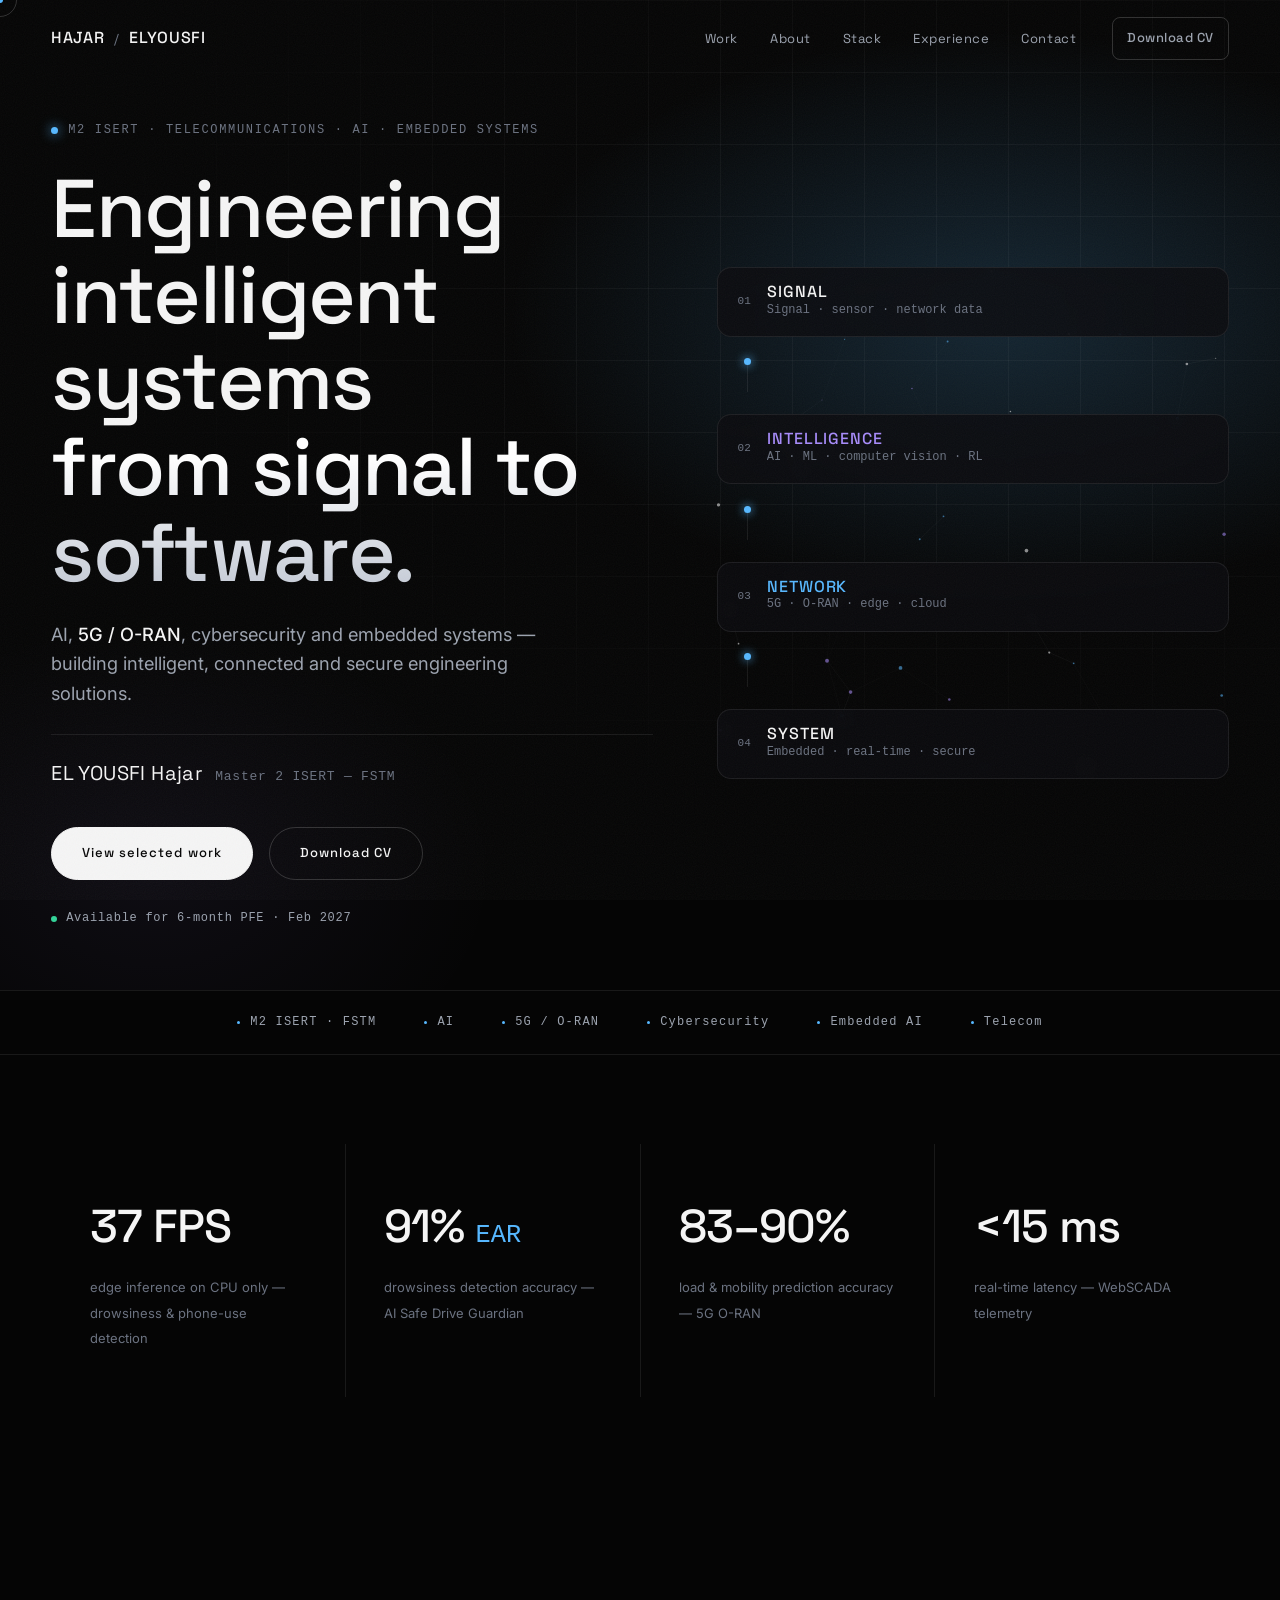
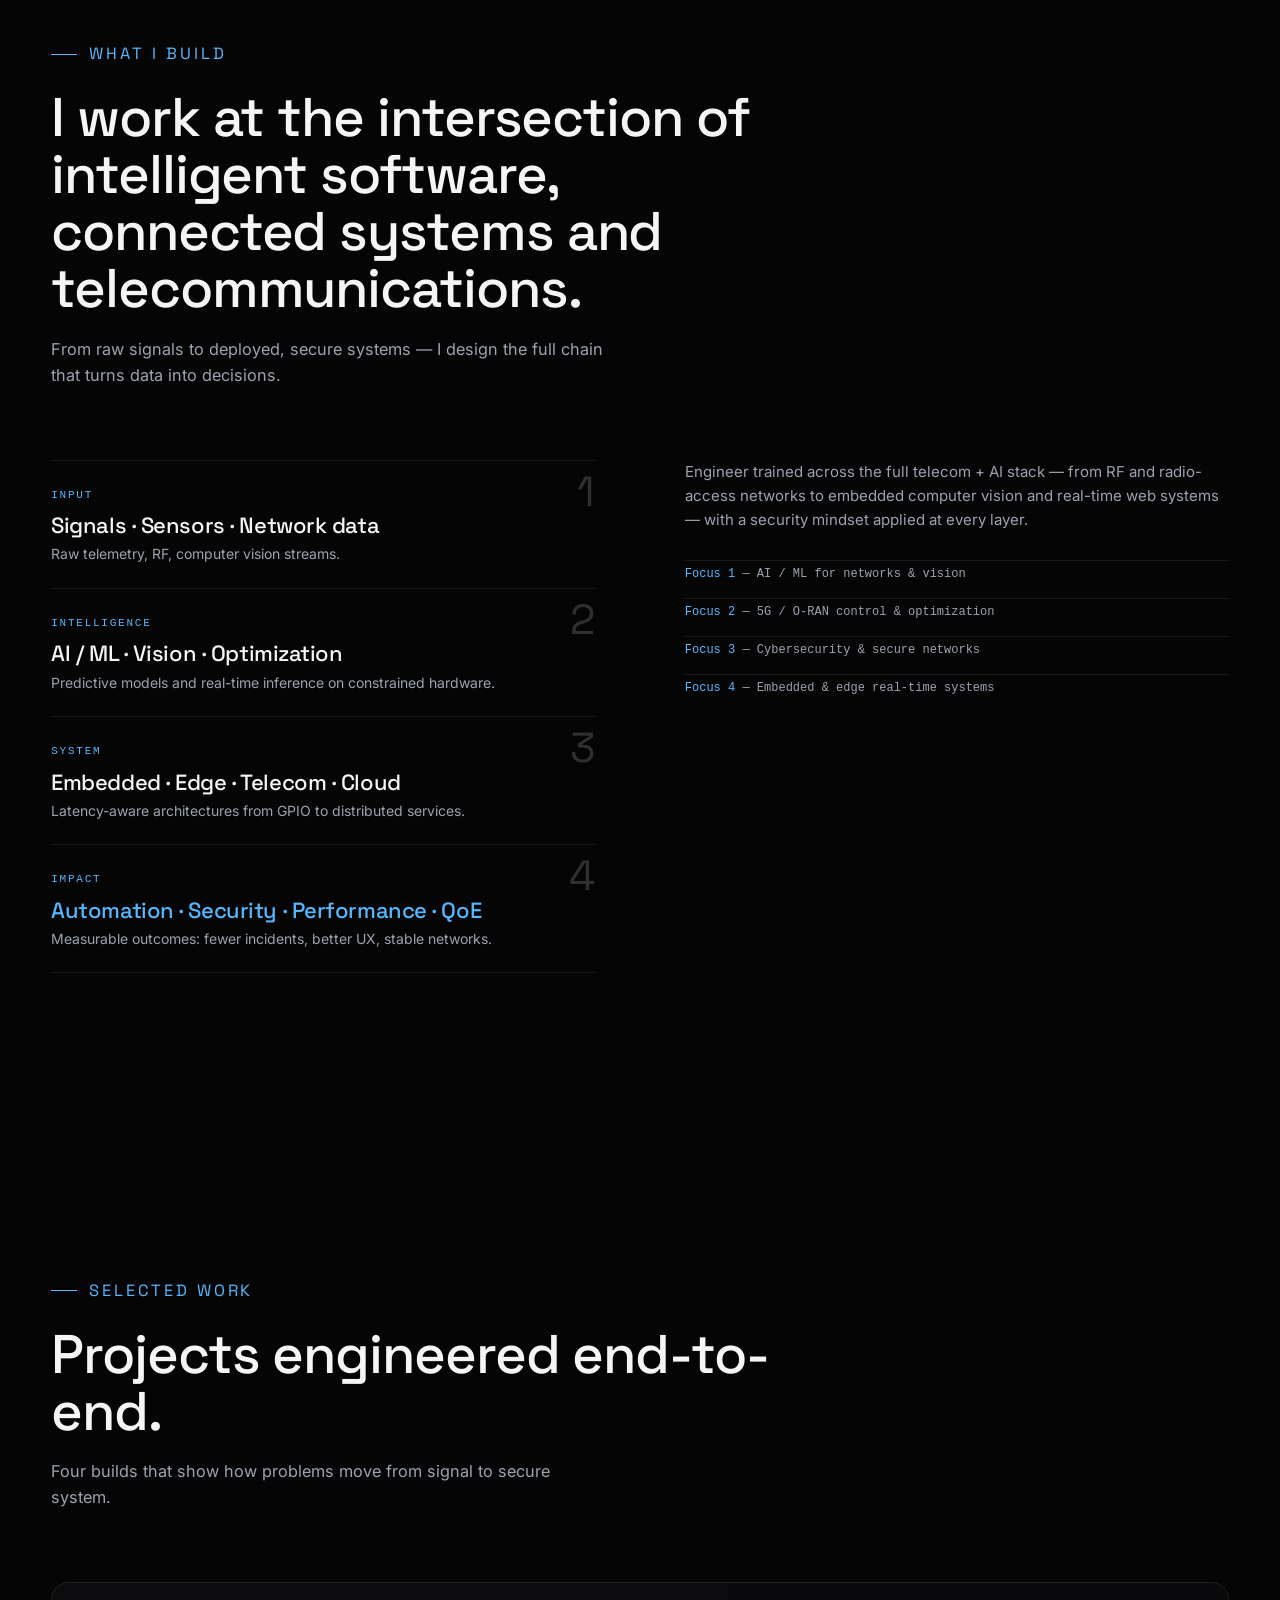
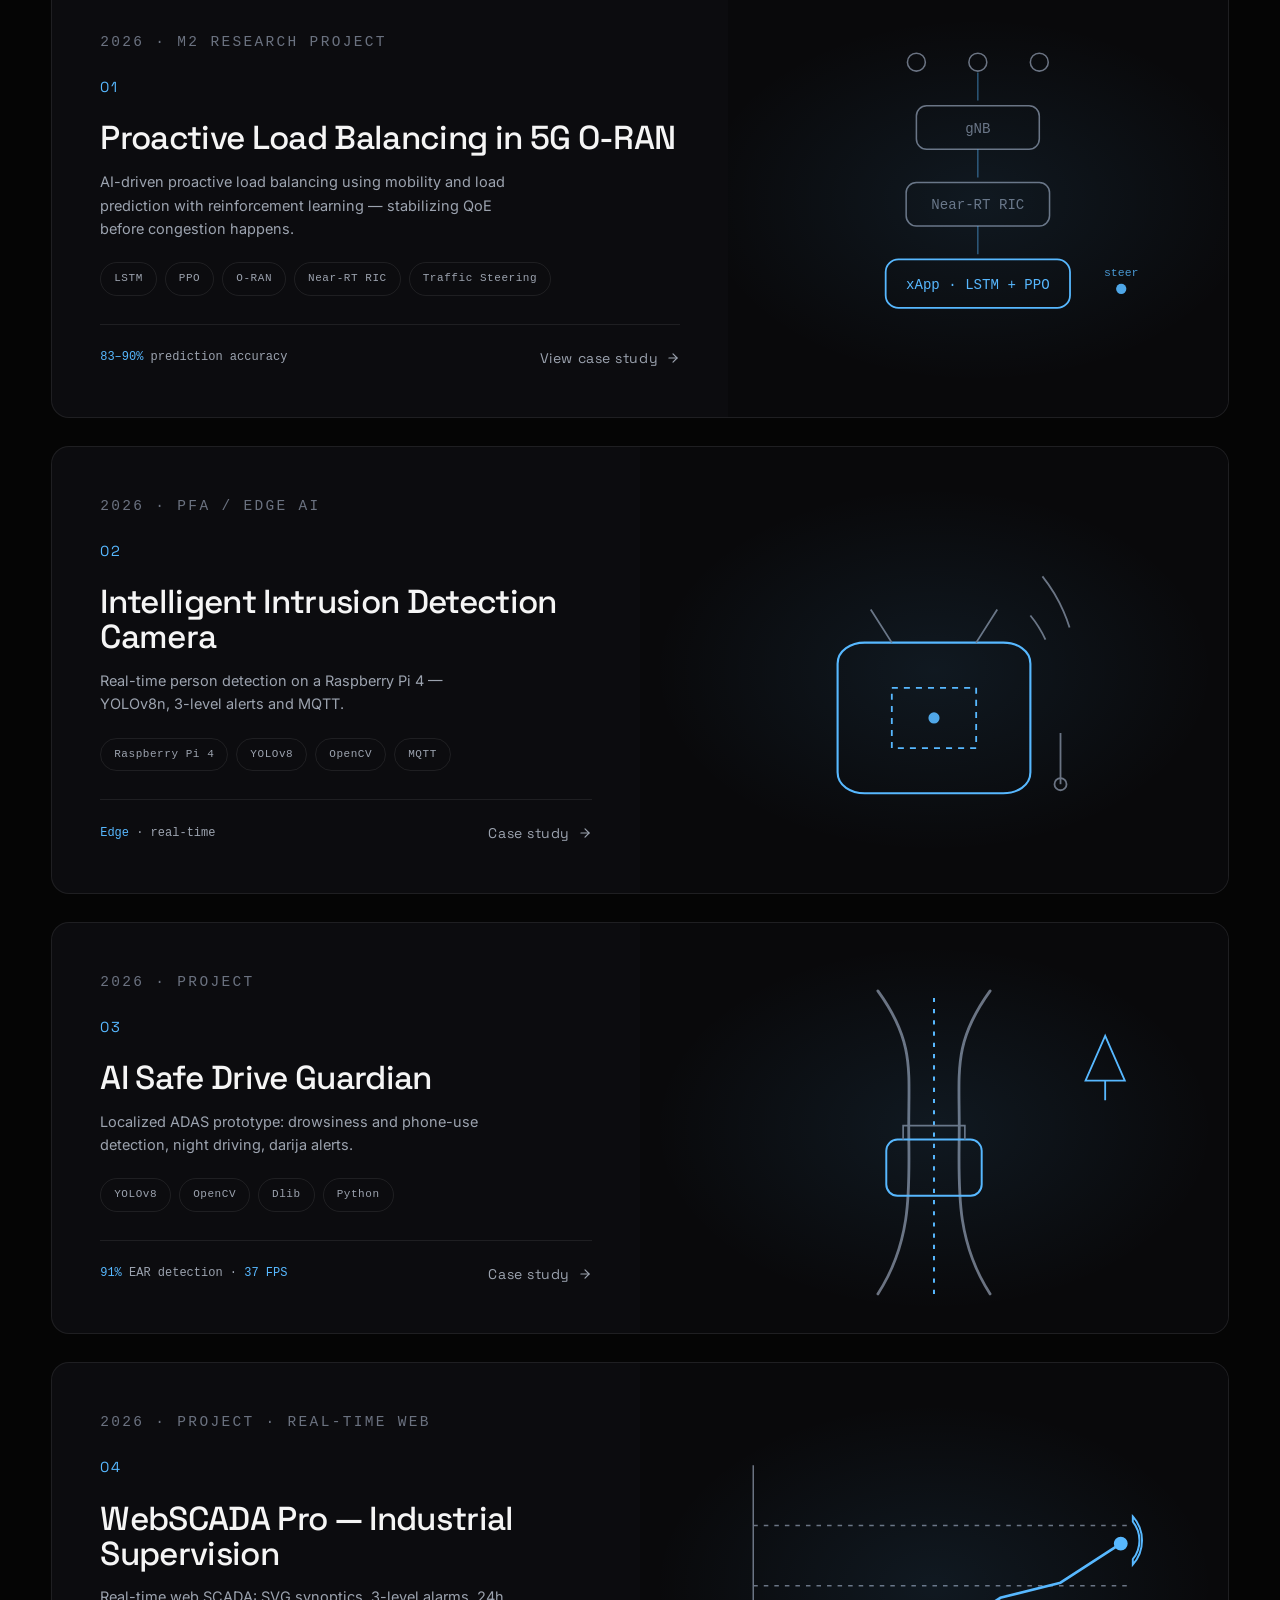
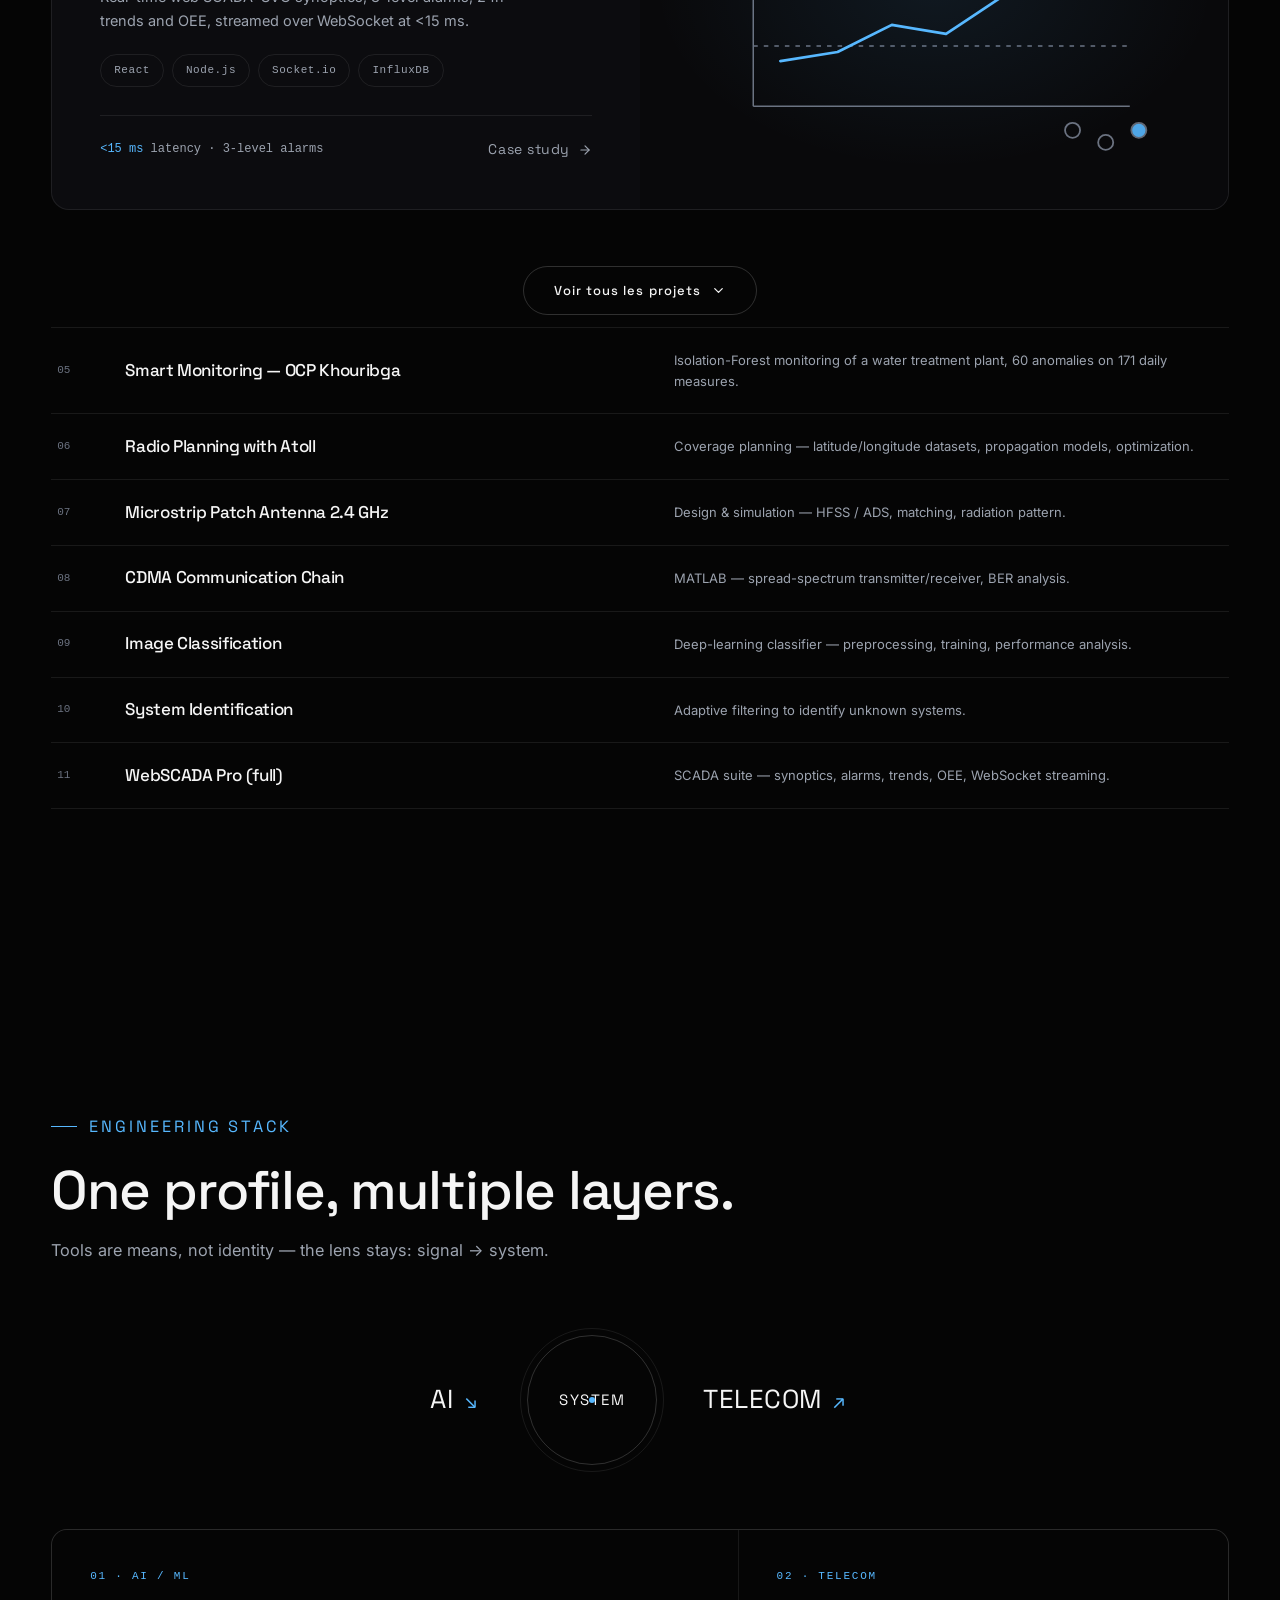
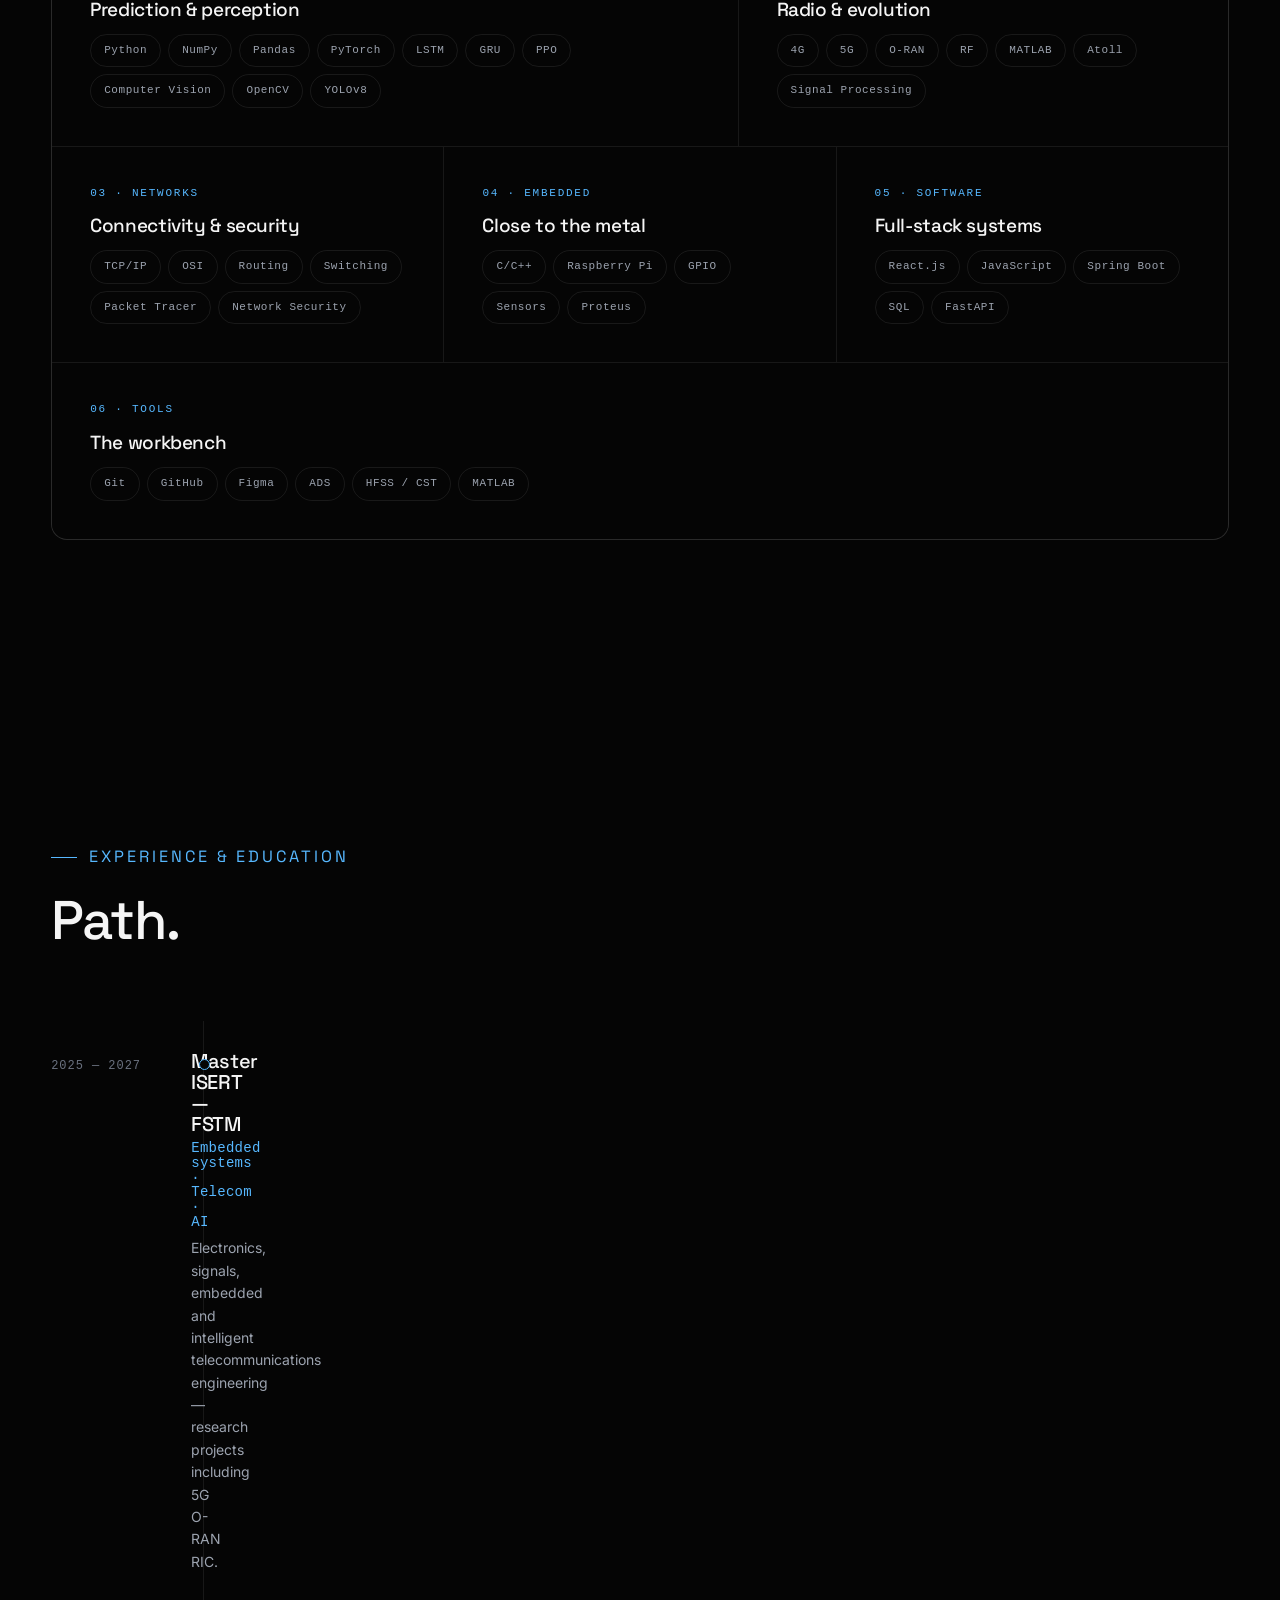
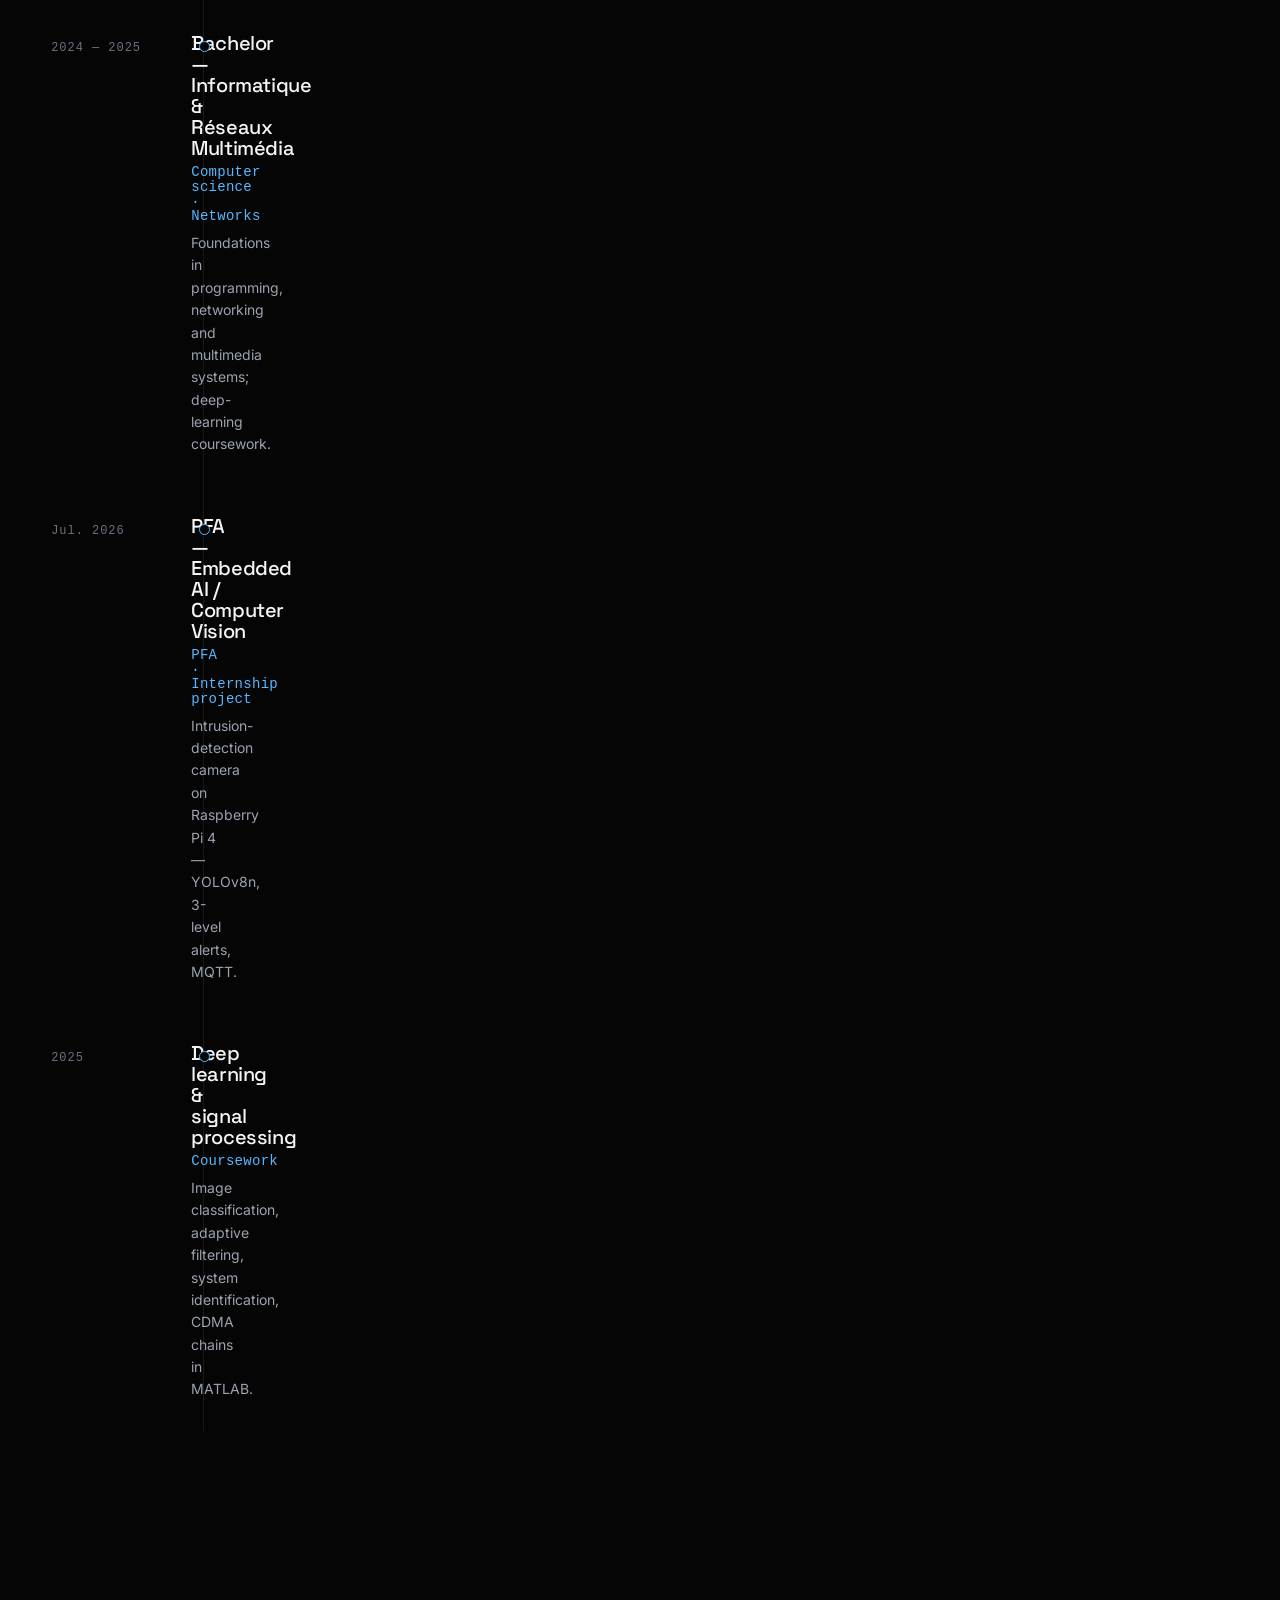
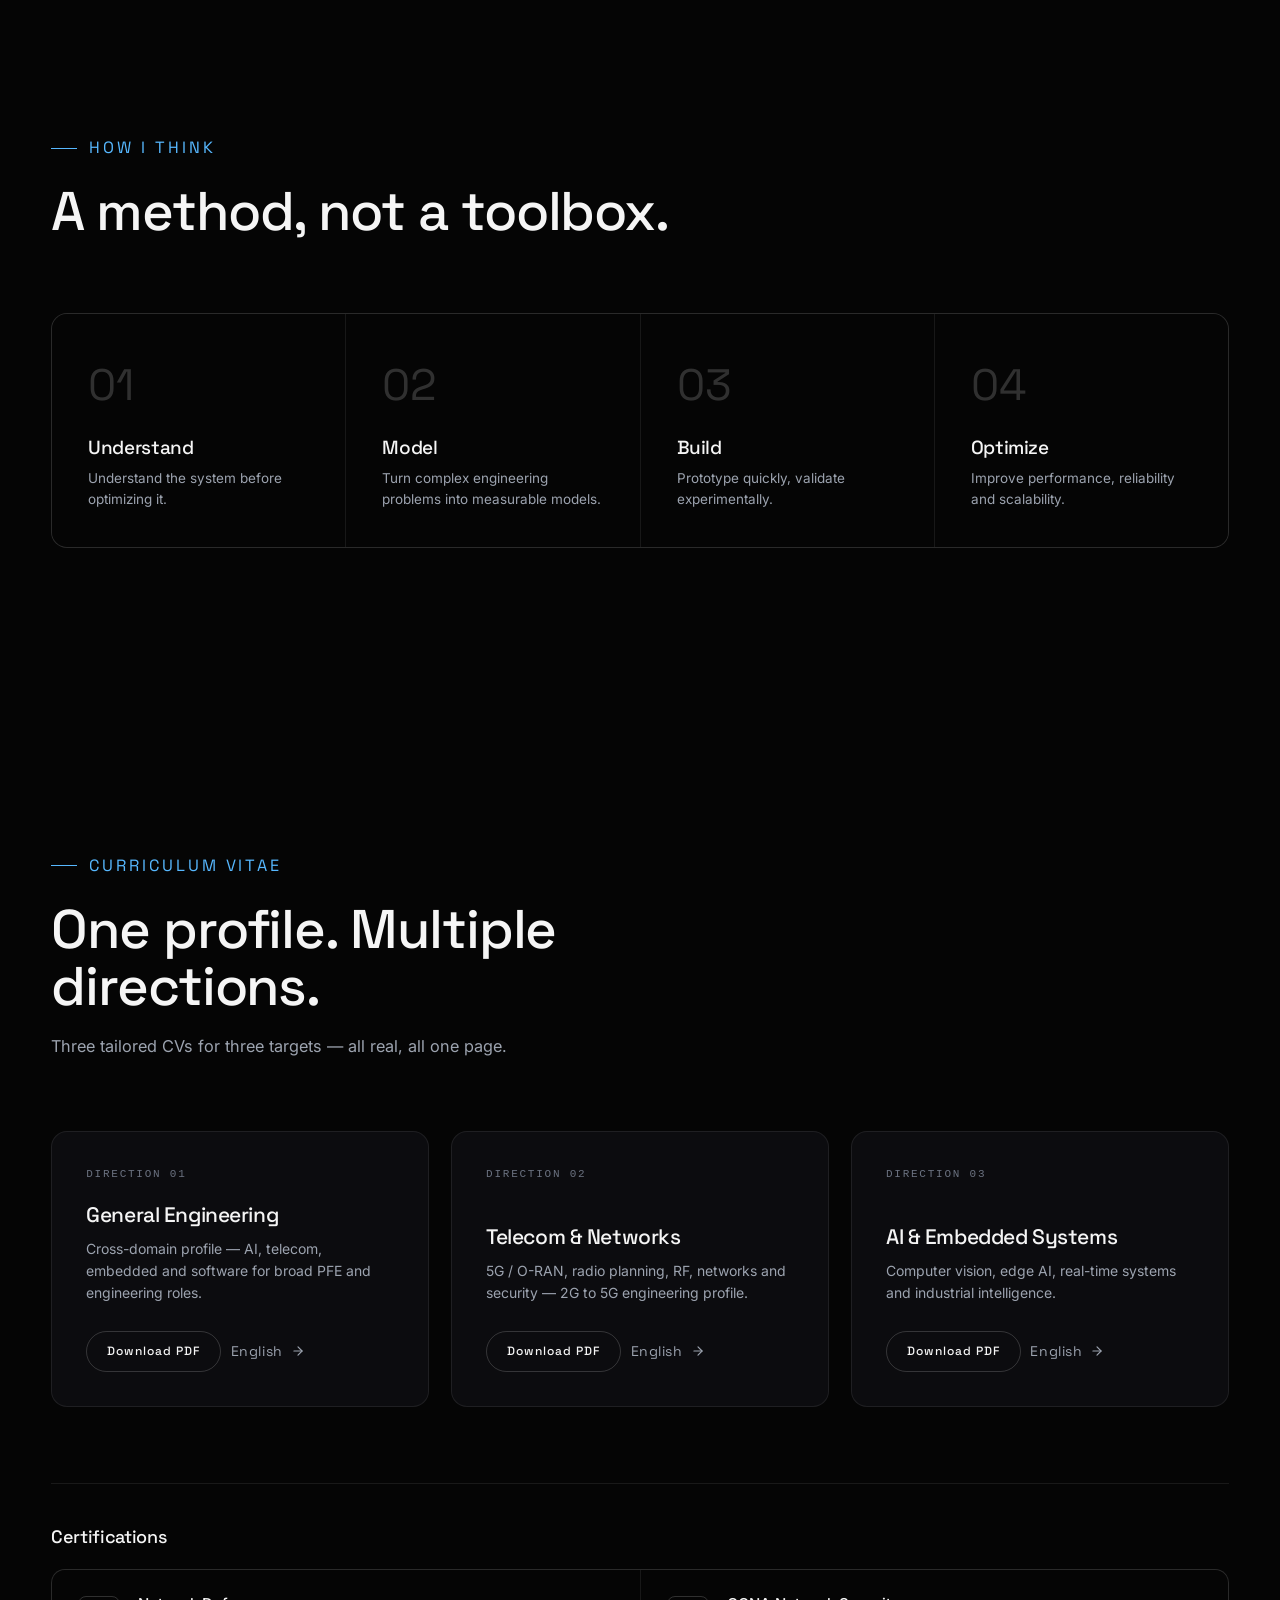
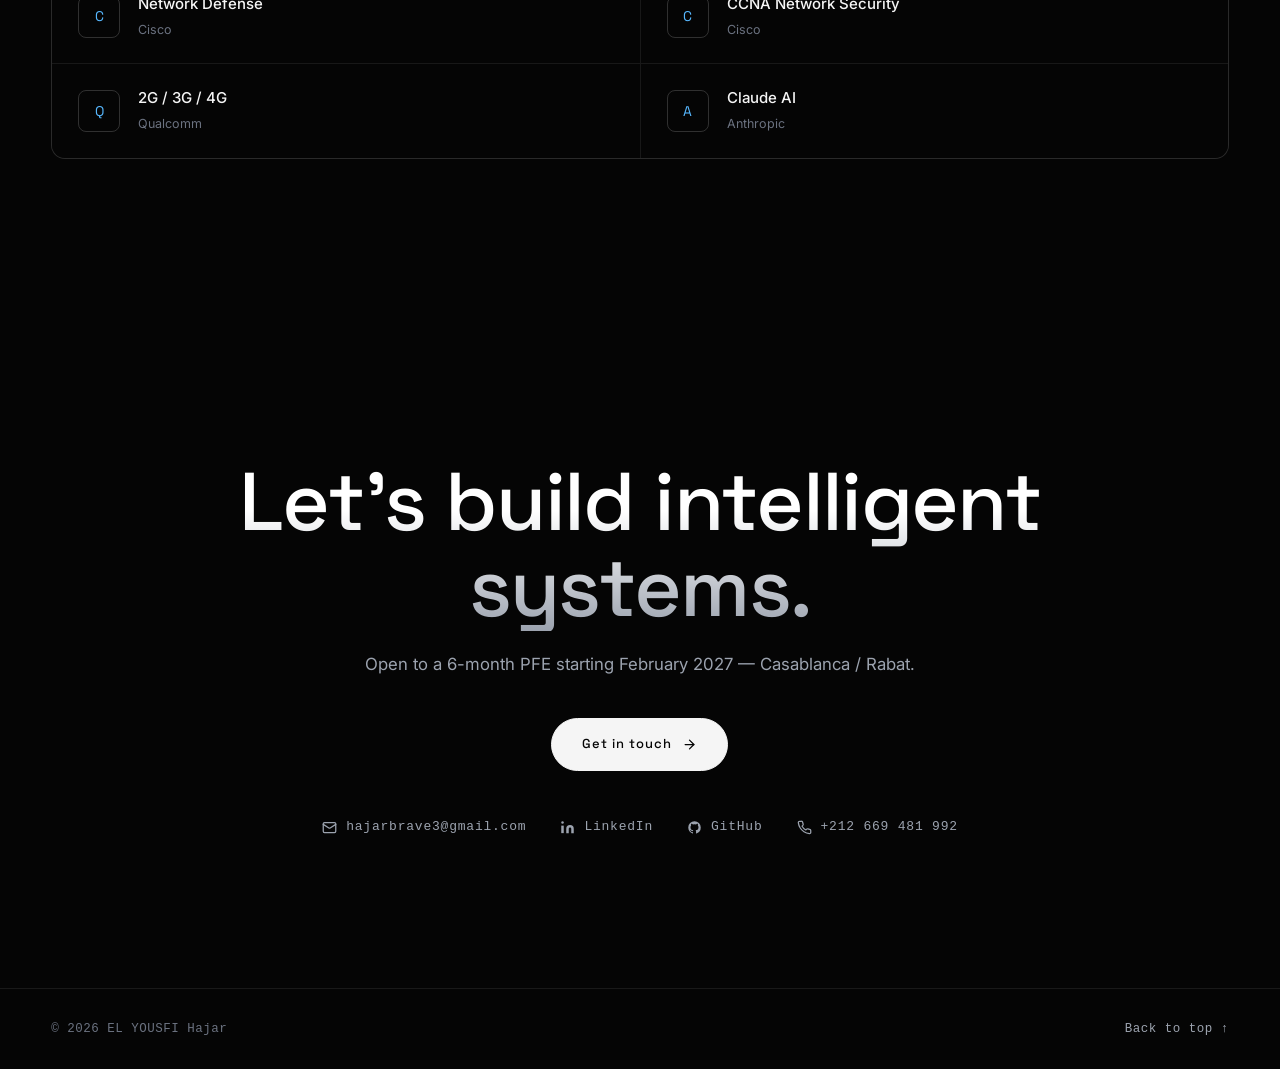
==== commit c72c830c: "Add JSON-LD Person/WebSite schema to index + sitemap.xml" ====
--- a/index.html
+++ b/index.html
@@ -18,6 +18,33 @@
 <link rel="preconnect" href="https://fonts.gstatic.com" crossorigin>
 <link href="https://fonts.googleapis.com/css2?family=Space+Grotesk:wght@400;500&family=Inter:wght@400;500&display=swap" rel="stylesheet">
 <link rel="stylesheet" href="css/style.css">
+<script type="application/ld+json">
+  {
+    "@context": "https://schema.org",
+    "@type": "Person",
+    "name": "EL YOUSFI Hajar",
+    "givenName": "Hajar",
+    "familyName": "EL YOUSFI",
+    "jobTitle": "Telecommunications & AI Engineer — M2 ISERT",
+    "description": "Embedded, computer vision and 5G/O-RAN research engineer. Open to a 6-month PFE starting February 2027.",
+    "email": "mailto:hajarbrave3@gmail.com",
+    "telephone": "+212669481992",
+    "url": "https://hajar-mythos7.github.io/",
+    "sameAs": [
+      "https://github.com/Hajar-mythos7",
+      "https://www.linkedin.com/in/hajar-elyousfi"
+    ],
+    "alumniOf": { "@type": "University", "name": "FSTM — Faculté des Sciences et Techniques de Mohammedia" }
+  }
+</script>
+<script type="application/ld+json">
+  {
+    "@context": "https://schema.org",
+    "@type": "WebSite",
+    "name": "EL YOUSFI Hajar — Portfolio",
+    "url": "https://hajar-mythos7.github.io/"
+  }
+</script>
 </head>
 <body>
 
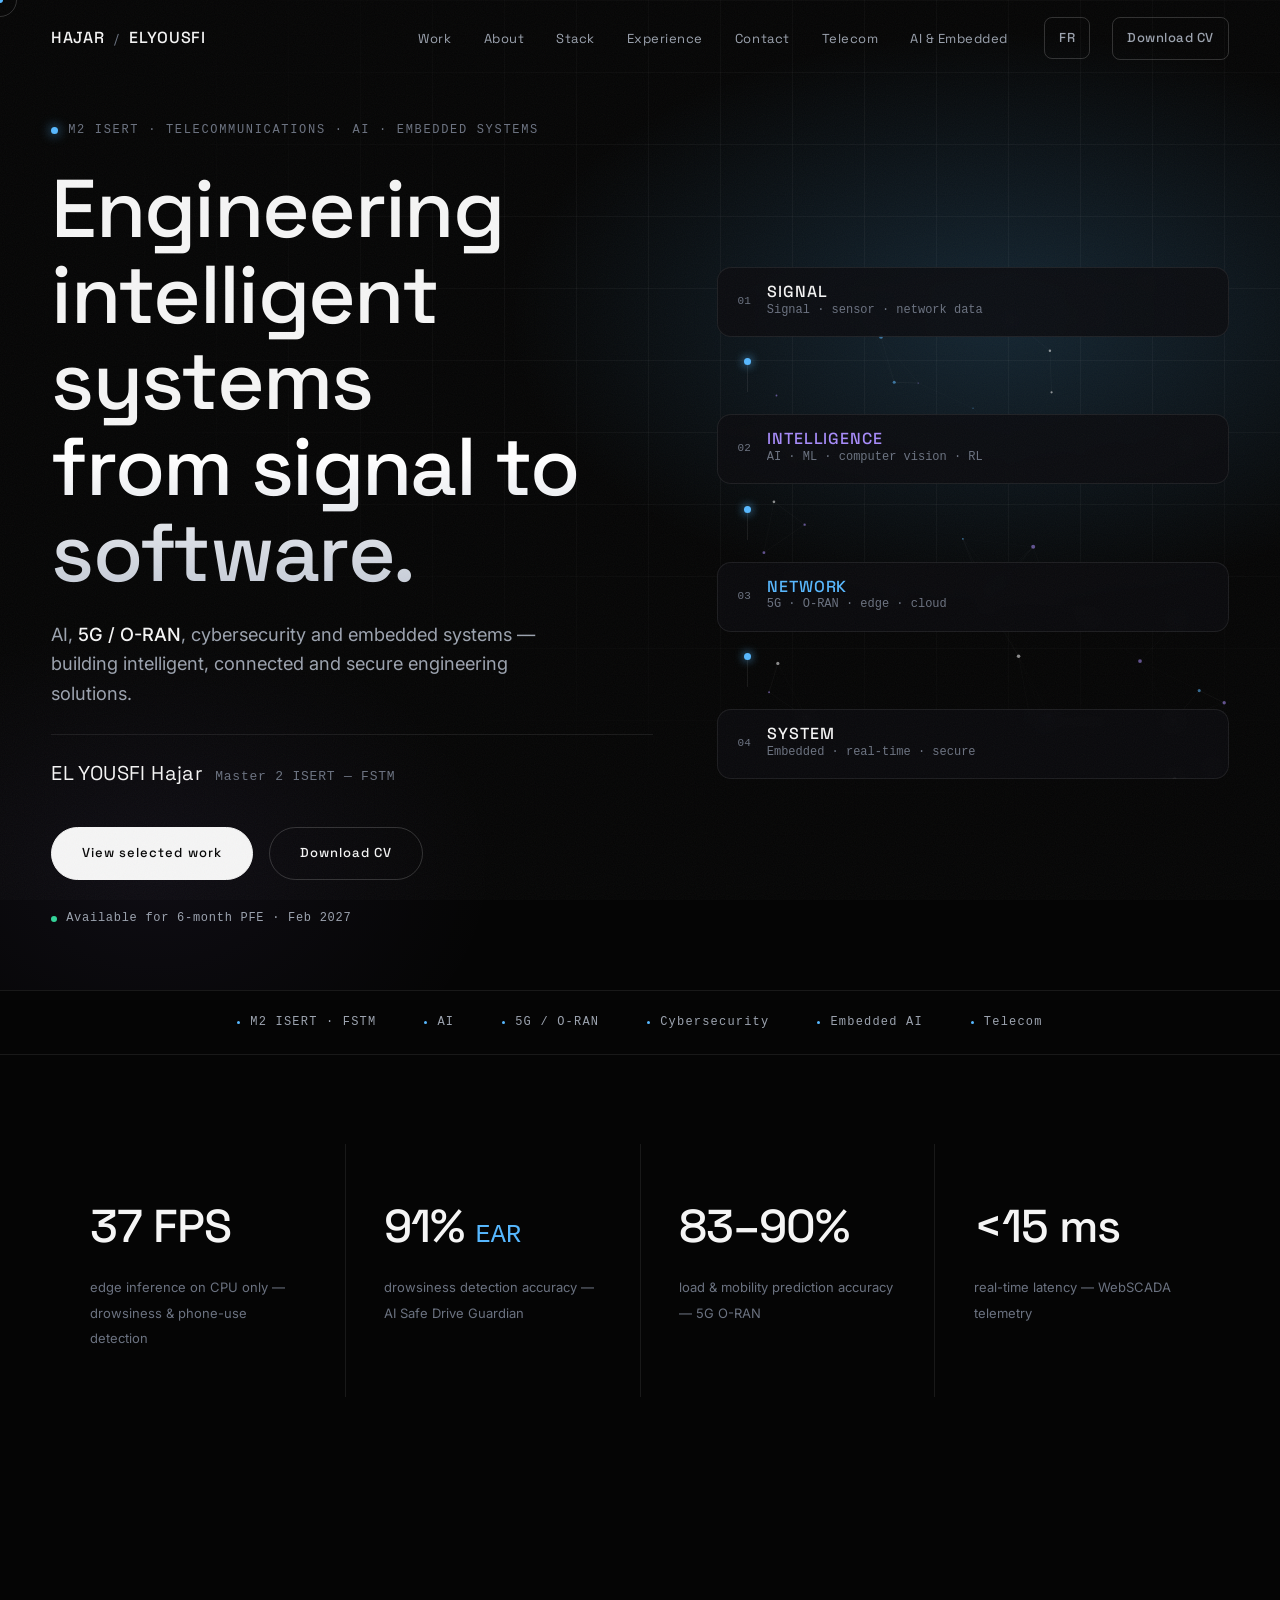
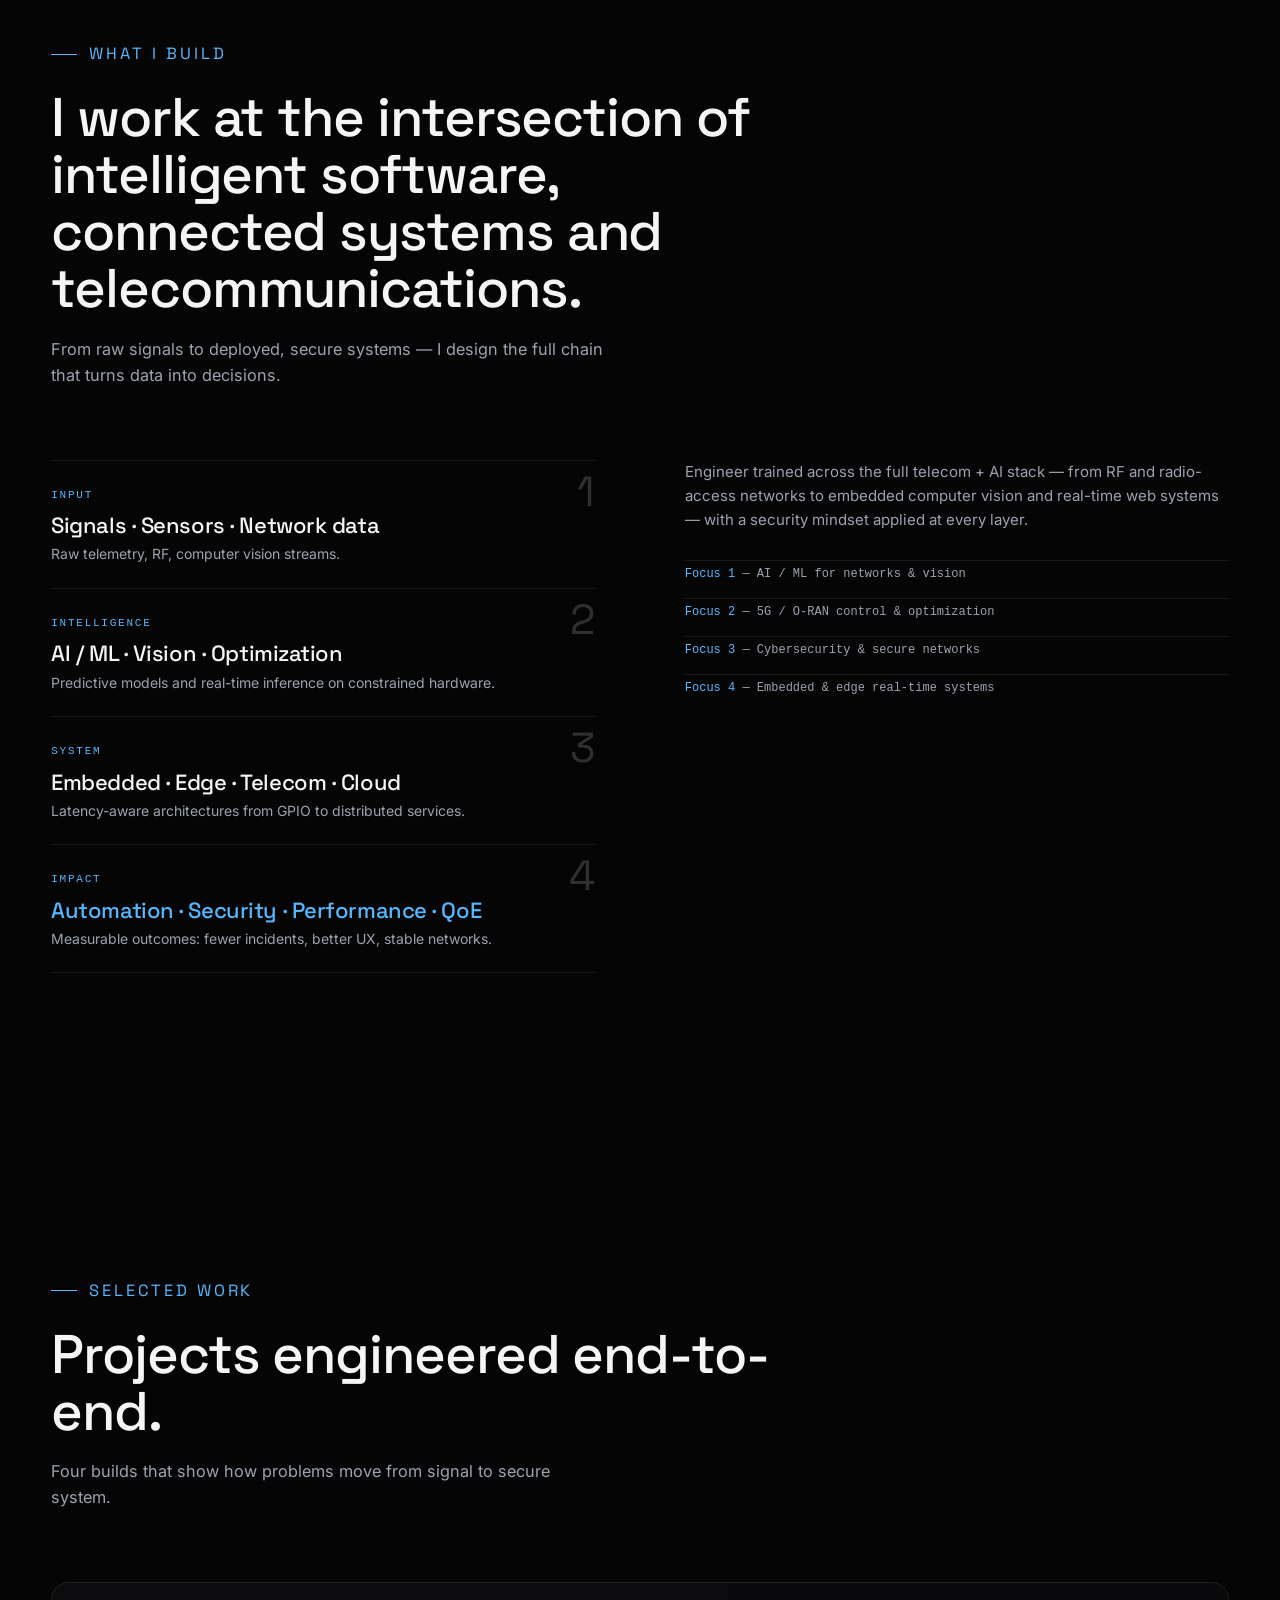
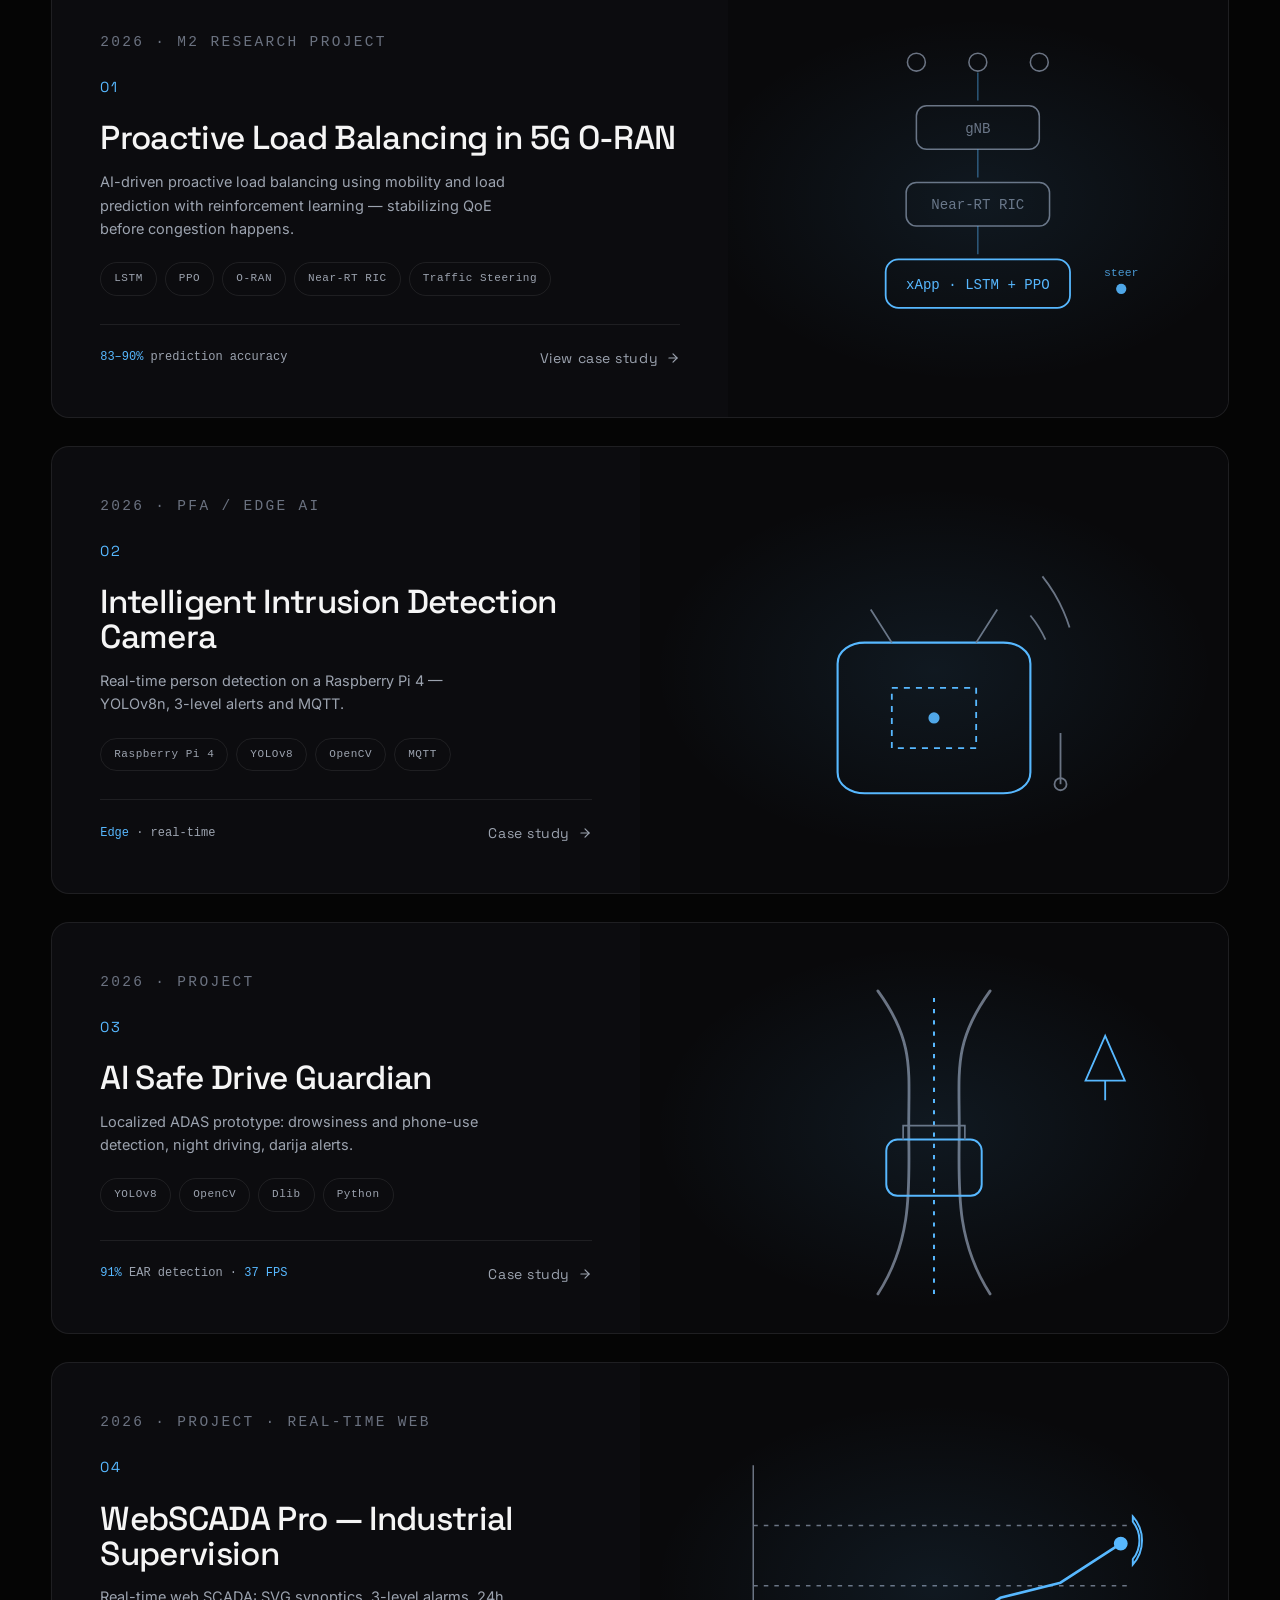
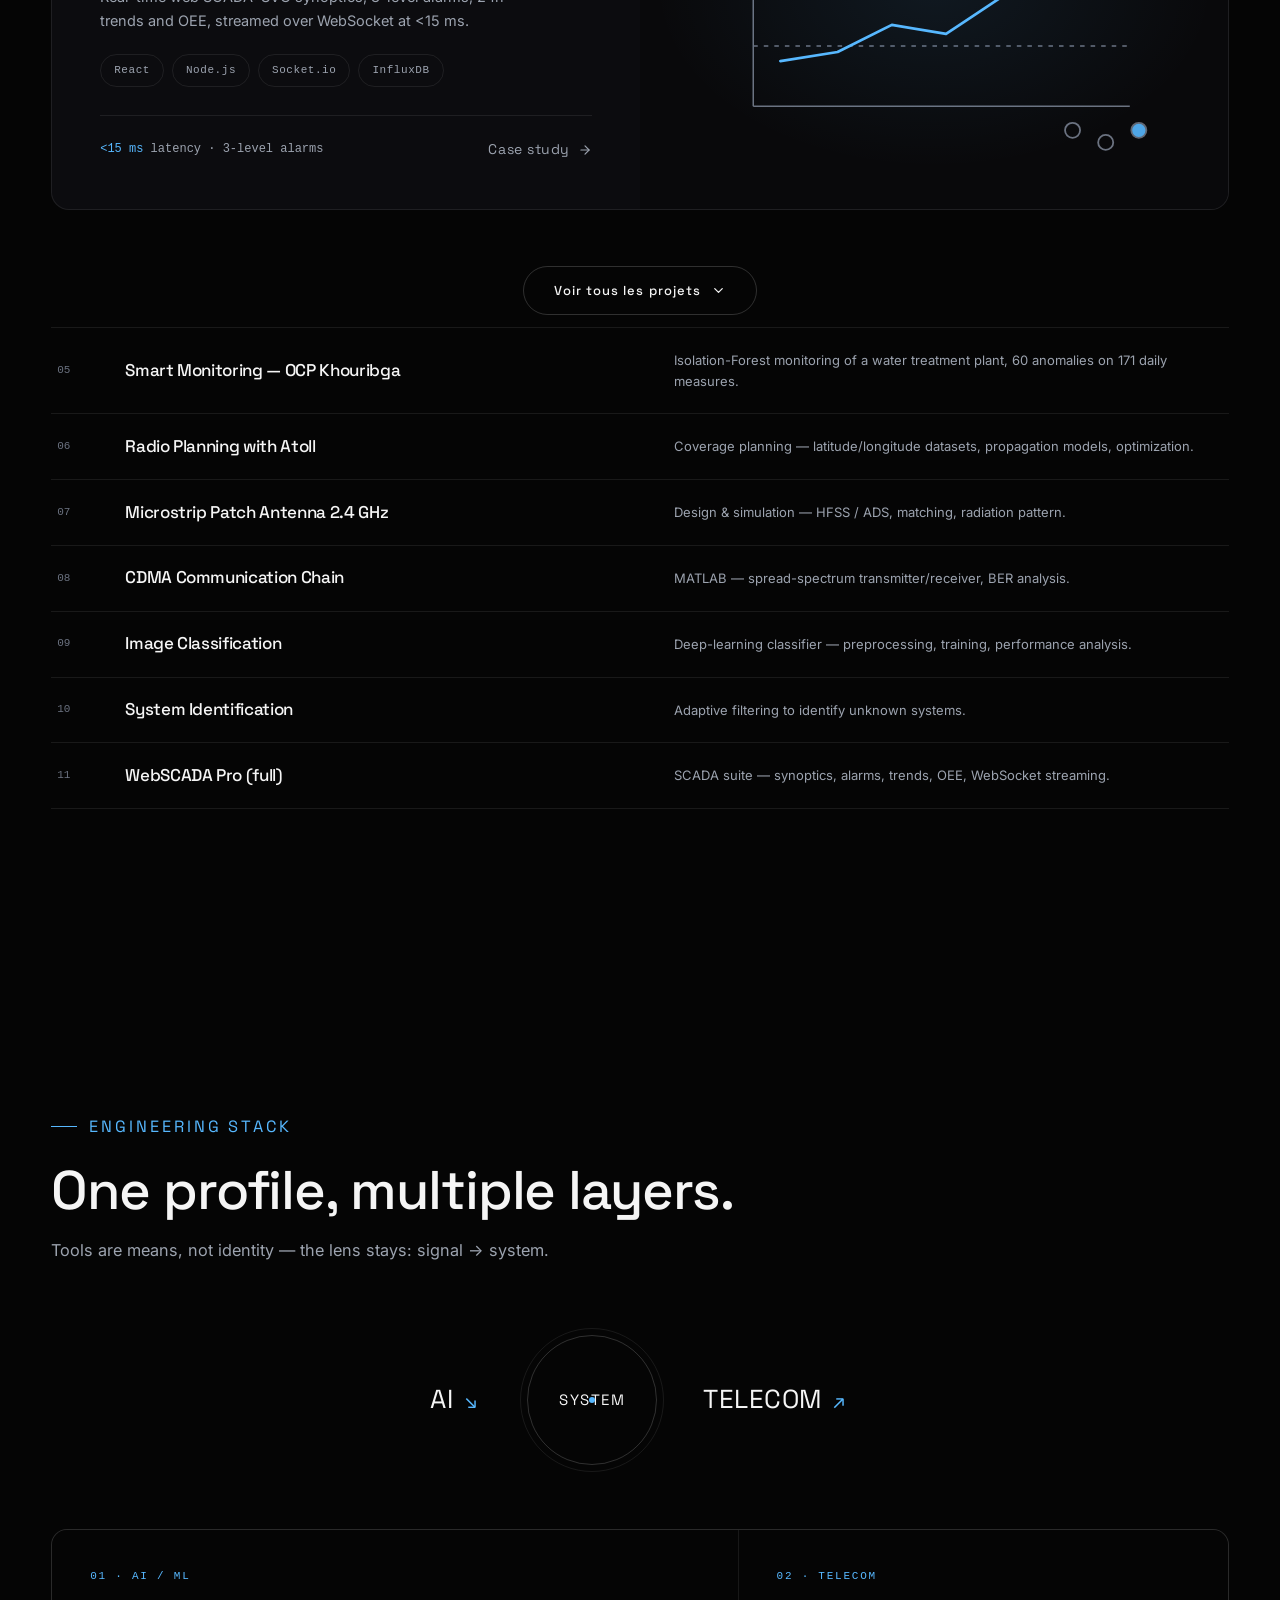
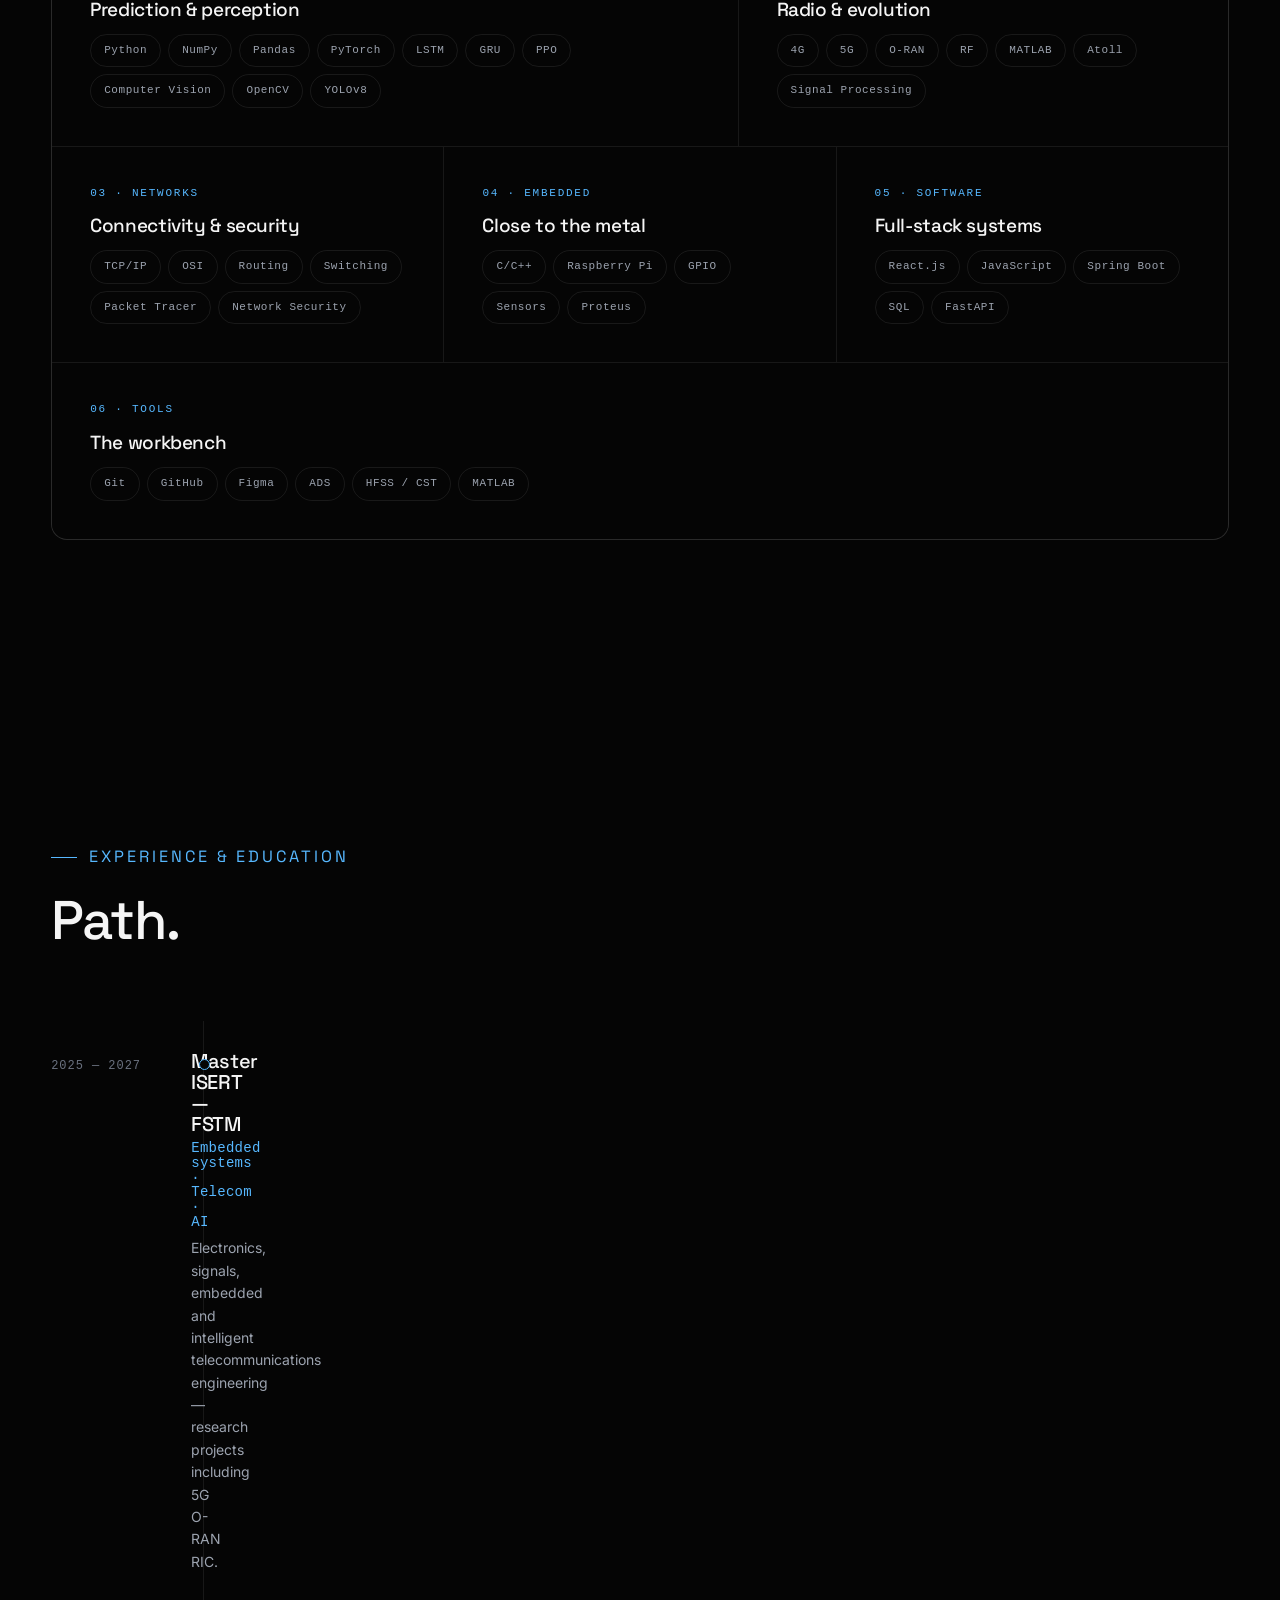
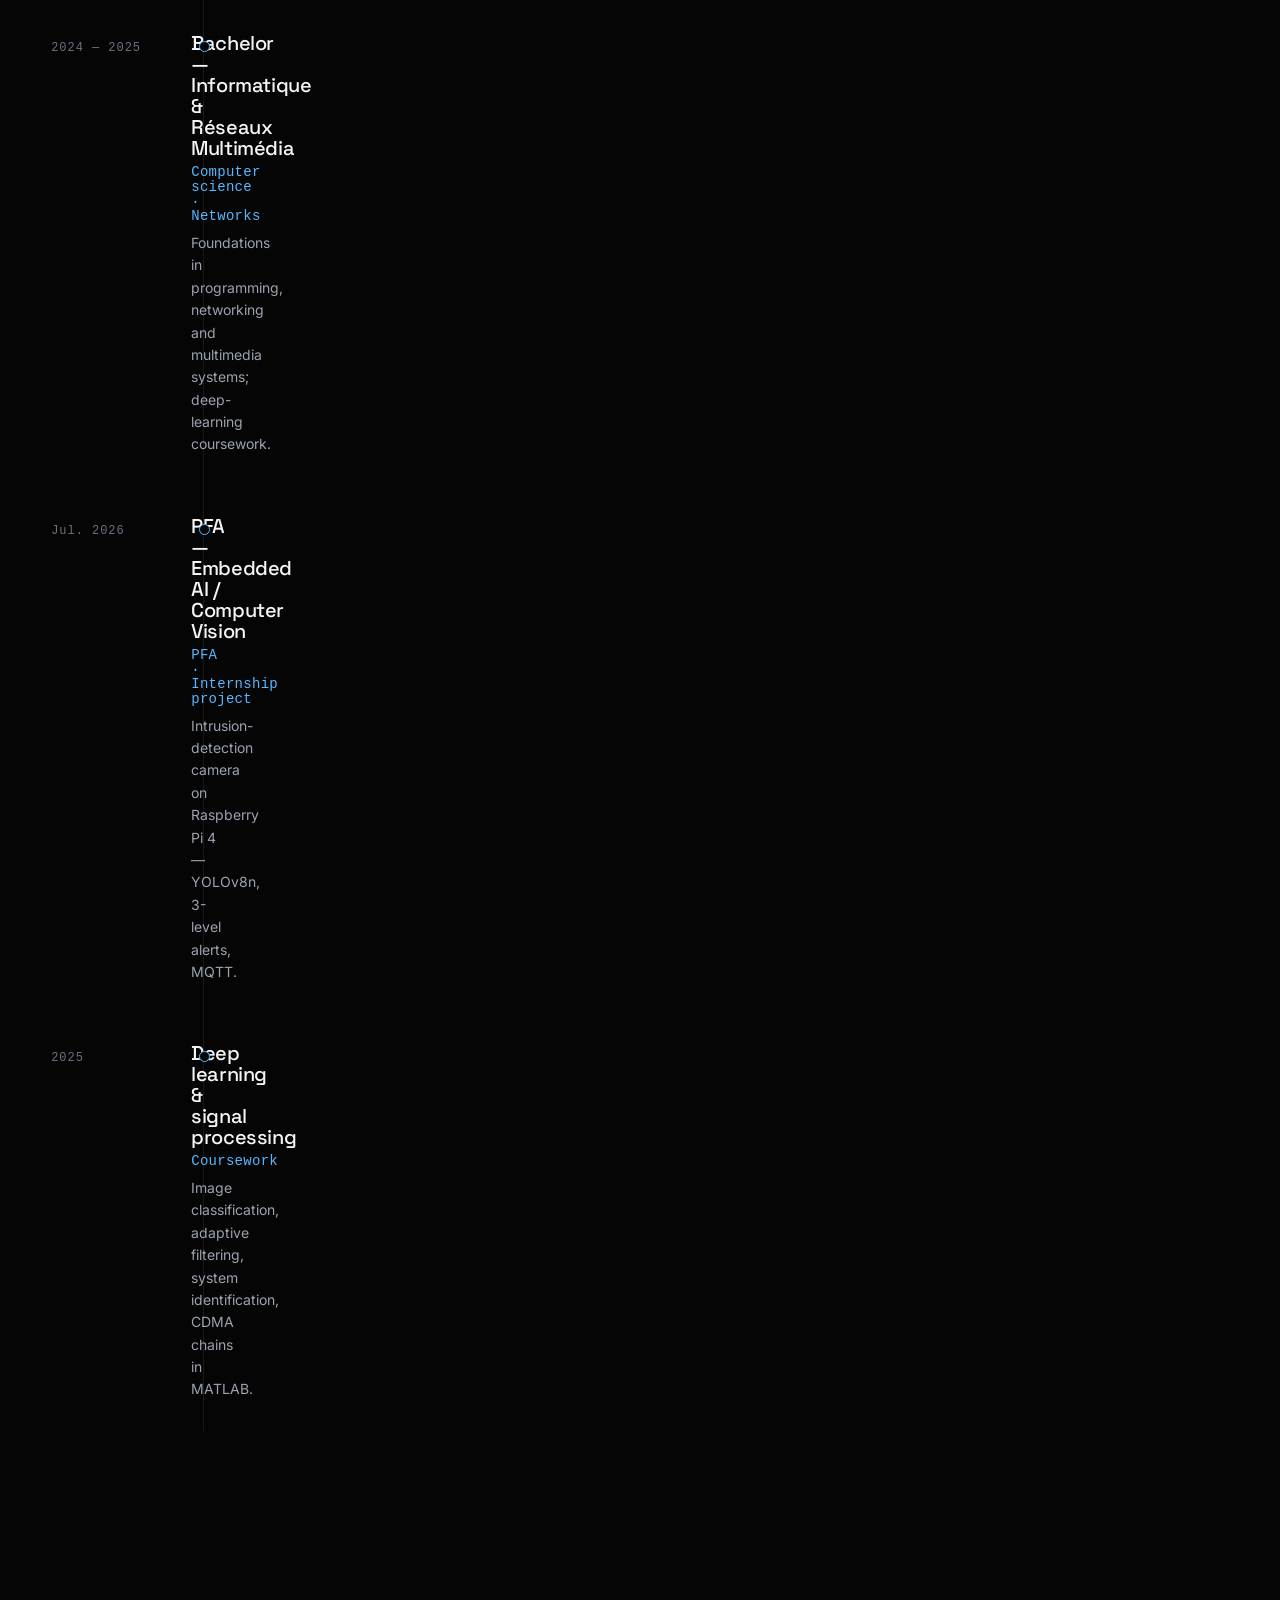
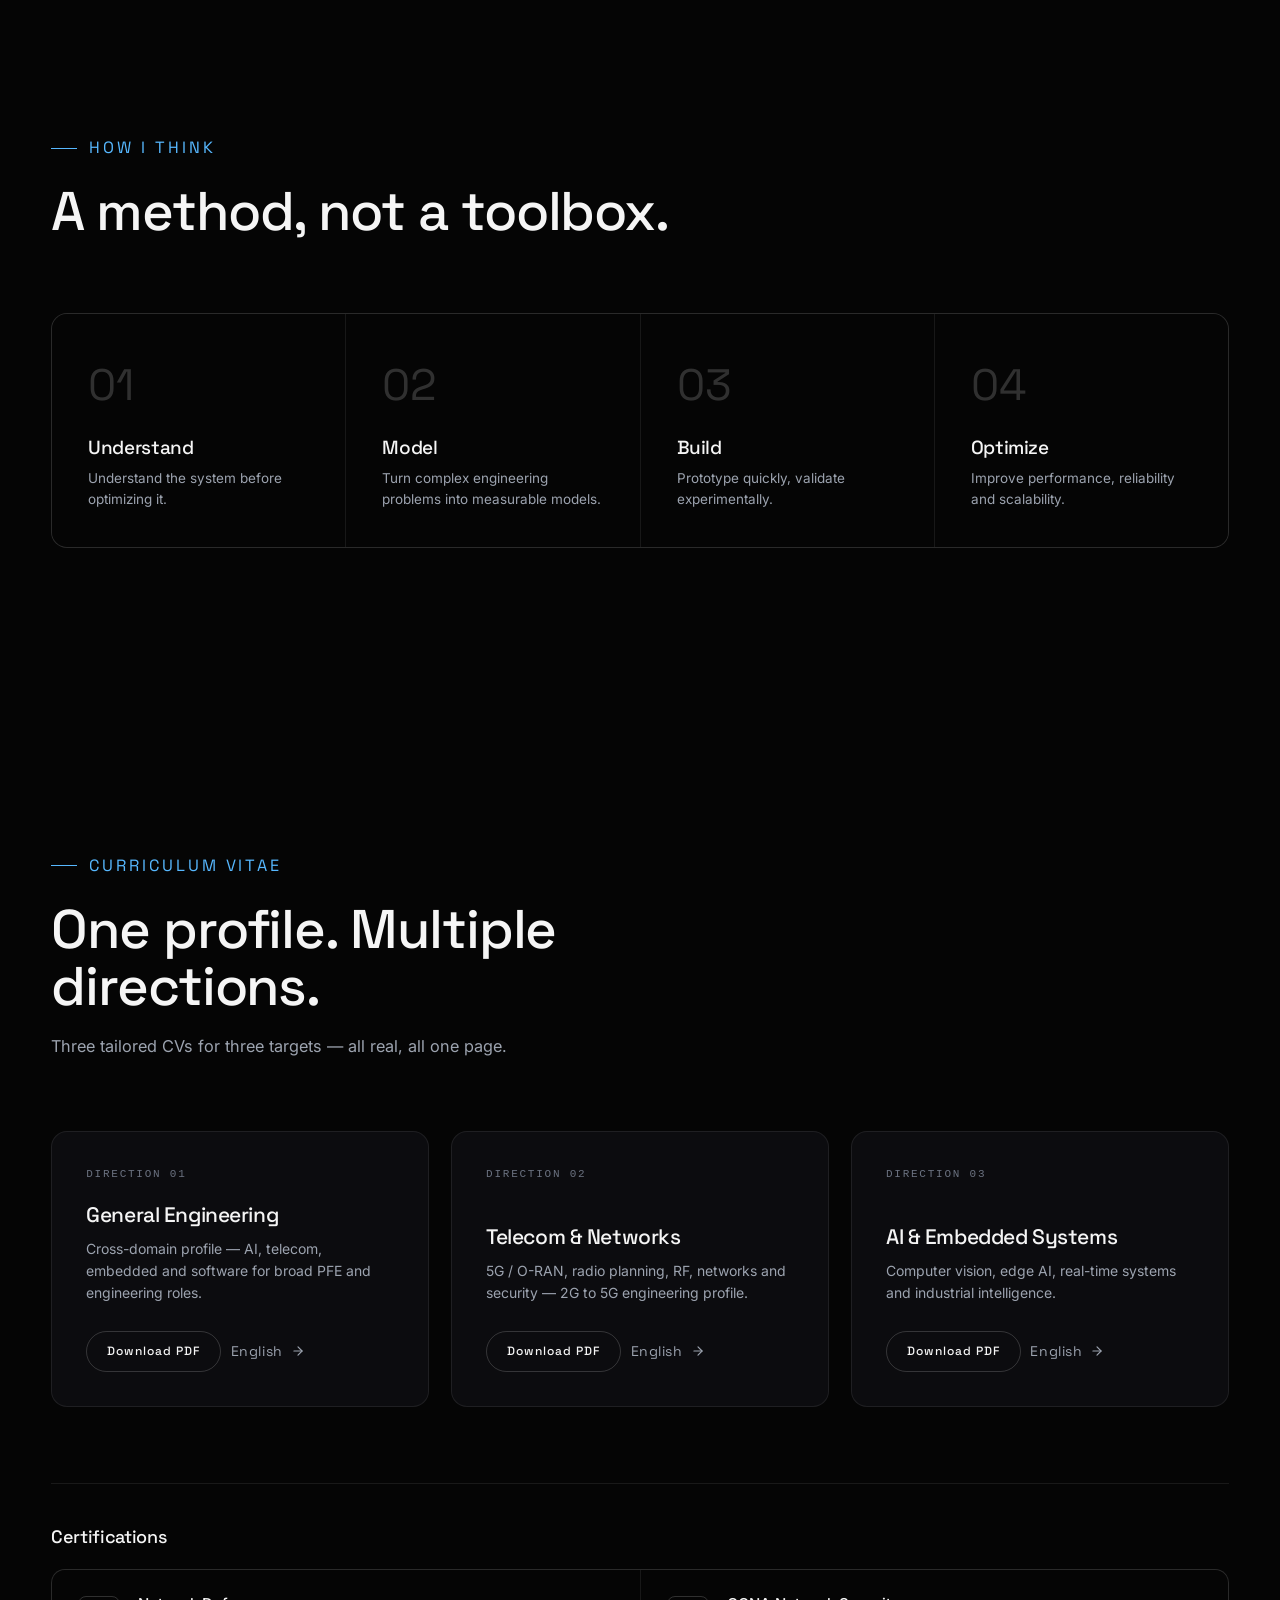
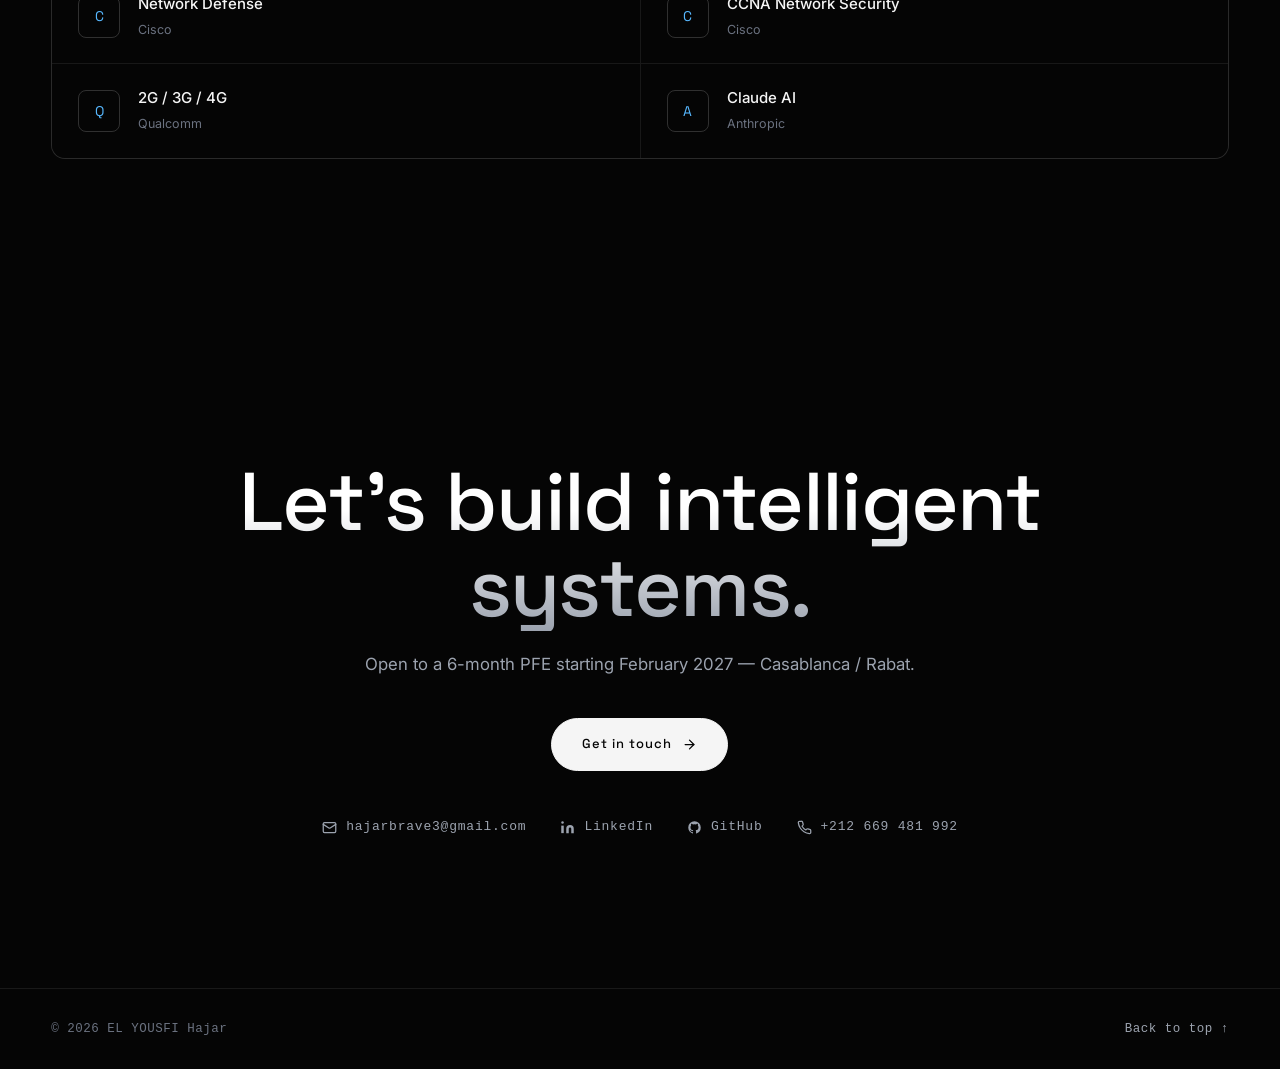
==== commit 3f87161b: "Link direction pages from home nav + cross-direction footer navigation (EN+FR)" ====
--- a/index.html
+++ b/index.html
@@ -59,6 +59,9 @@
       <li><a href="#stack">Stack</a></li>
       <li><a href="#experience">Experience</a></li>
       <li><a href="#contact">Contact</a></li>
+      <li><a href="telecom.html">Telecom</a></li>
+      <li><a href="ia.html">AI &amp; Embedded</a></li>
+      <li><a class="btn btn--ghost btn--sm nav-cta lang-switch" href="index-fr.html" lang="fr" title="Version française">FR</a></li>
       <li><a class="btn btn--ghost btn--sm nav-cta magnetic" href="assets/cv/Elyousfi_Hajar_CV_Generaliste_2027.pdf" target="_blank" rel="noopener">Download CV</a></li>
     </ul>
     <button class="nav-toggle" aria-label="Toggle menu" aria-expanded="false">
--- a/css/style.css
+++ b/css/style.css
@@ -154,6 +154,7 @@
   background: var(--accent);
 }
 .nav-cta { margin-left: 18px; }
+.lang-switch { min-width: 40px; text-align: center; letter-spacing: 0.06em; padding-left: 12px; padding-right: 12px; color: var(--muted); }
 
 .nav-toggle {
   display: none; background: none; border: 0; cursor: pointer;
@@ -495,6 +496,8 @@
 .footer-inner p { font-size: 12.5px; color: var(--dim); font-family: var(--mono); letter-spacing: 0.04em; }
 .footer-inner a { color: var(--muted); }
 .footer-inner a:hover { color: var(--accent); }
+.footer-nav { white-space: nowrap; }
+.footer-nav a { color: var(--muted); text-decoration: underline; text-underline-offset: 3px; text-decoration-color: var(--line); }
 
 /* ---------- Reveal ---------- */
 .reveal { opacity: 0; transform: translateY(26px); transition: opacity 0.8s var(--ease), transform 0.8s var(--ease); }
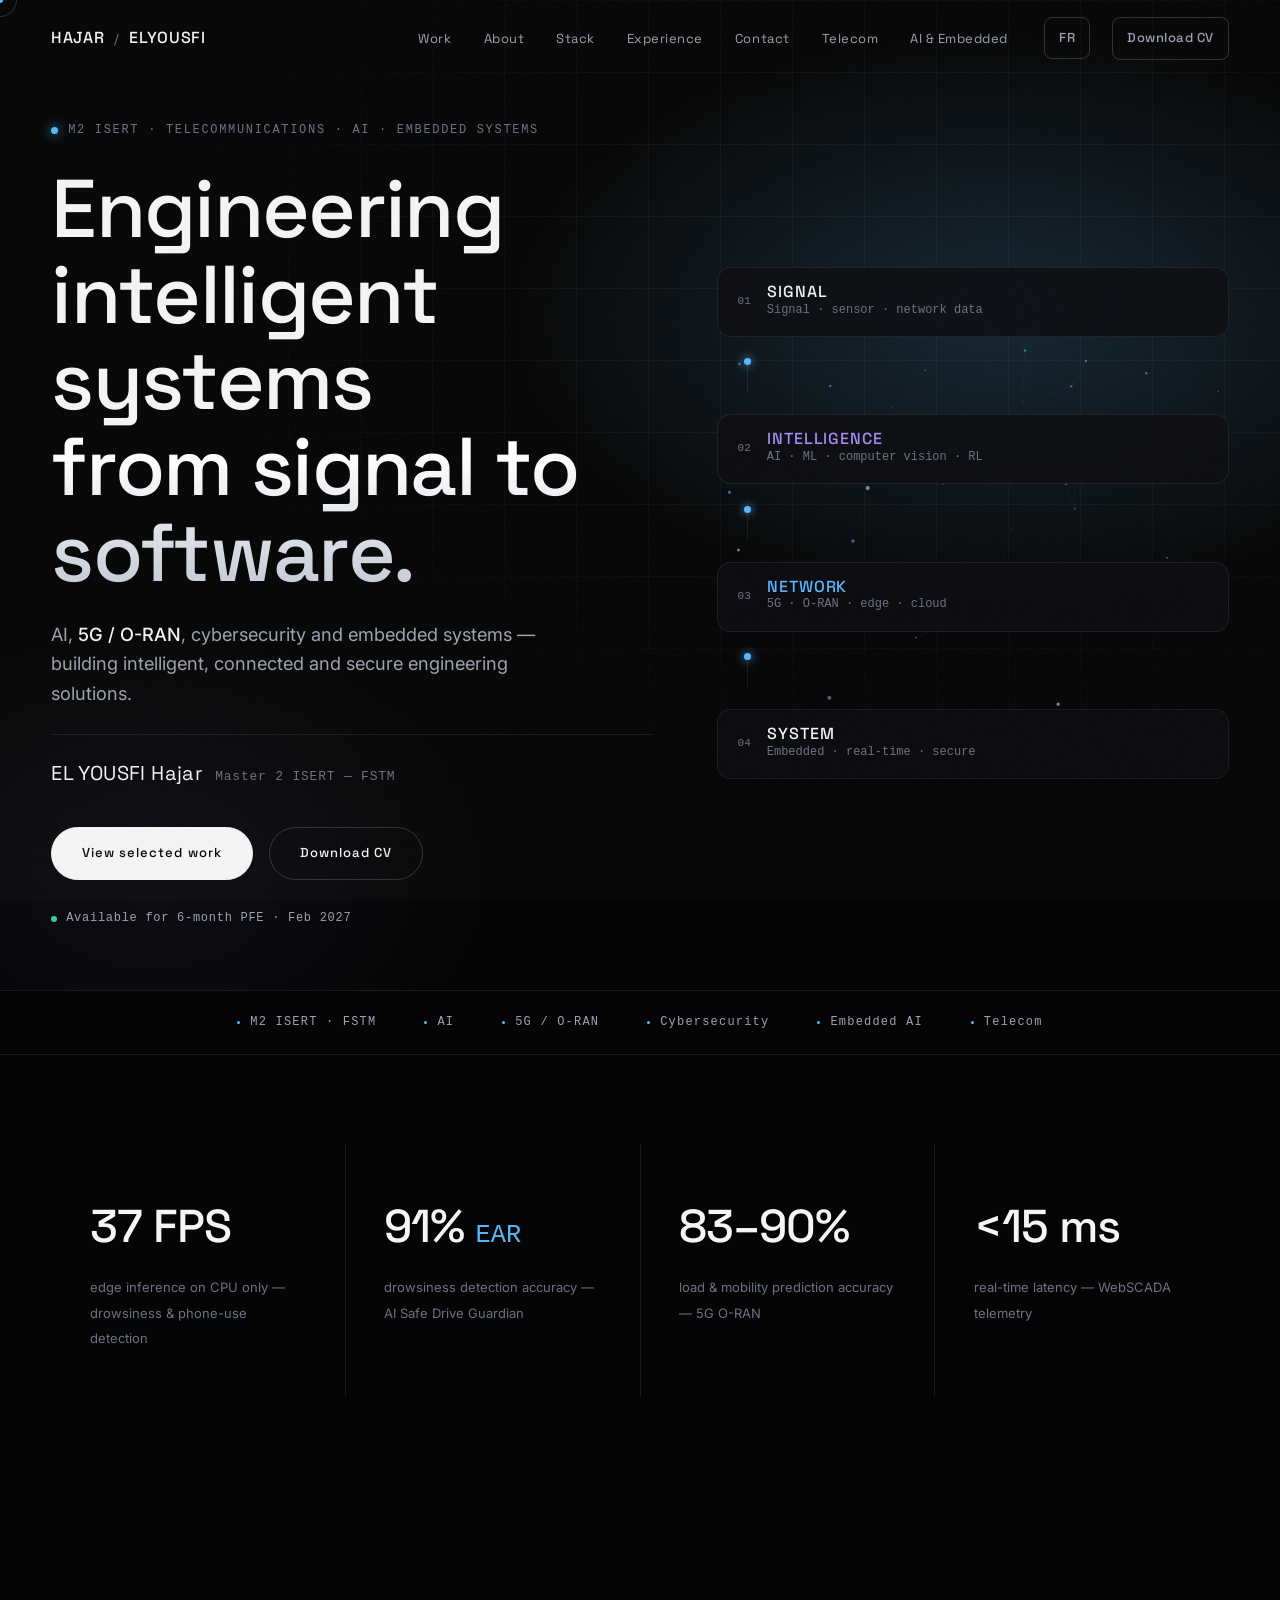
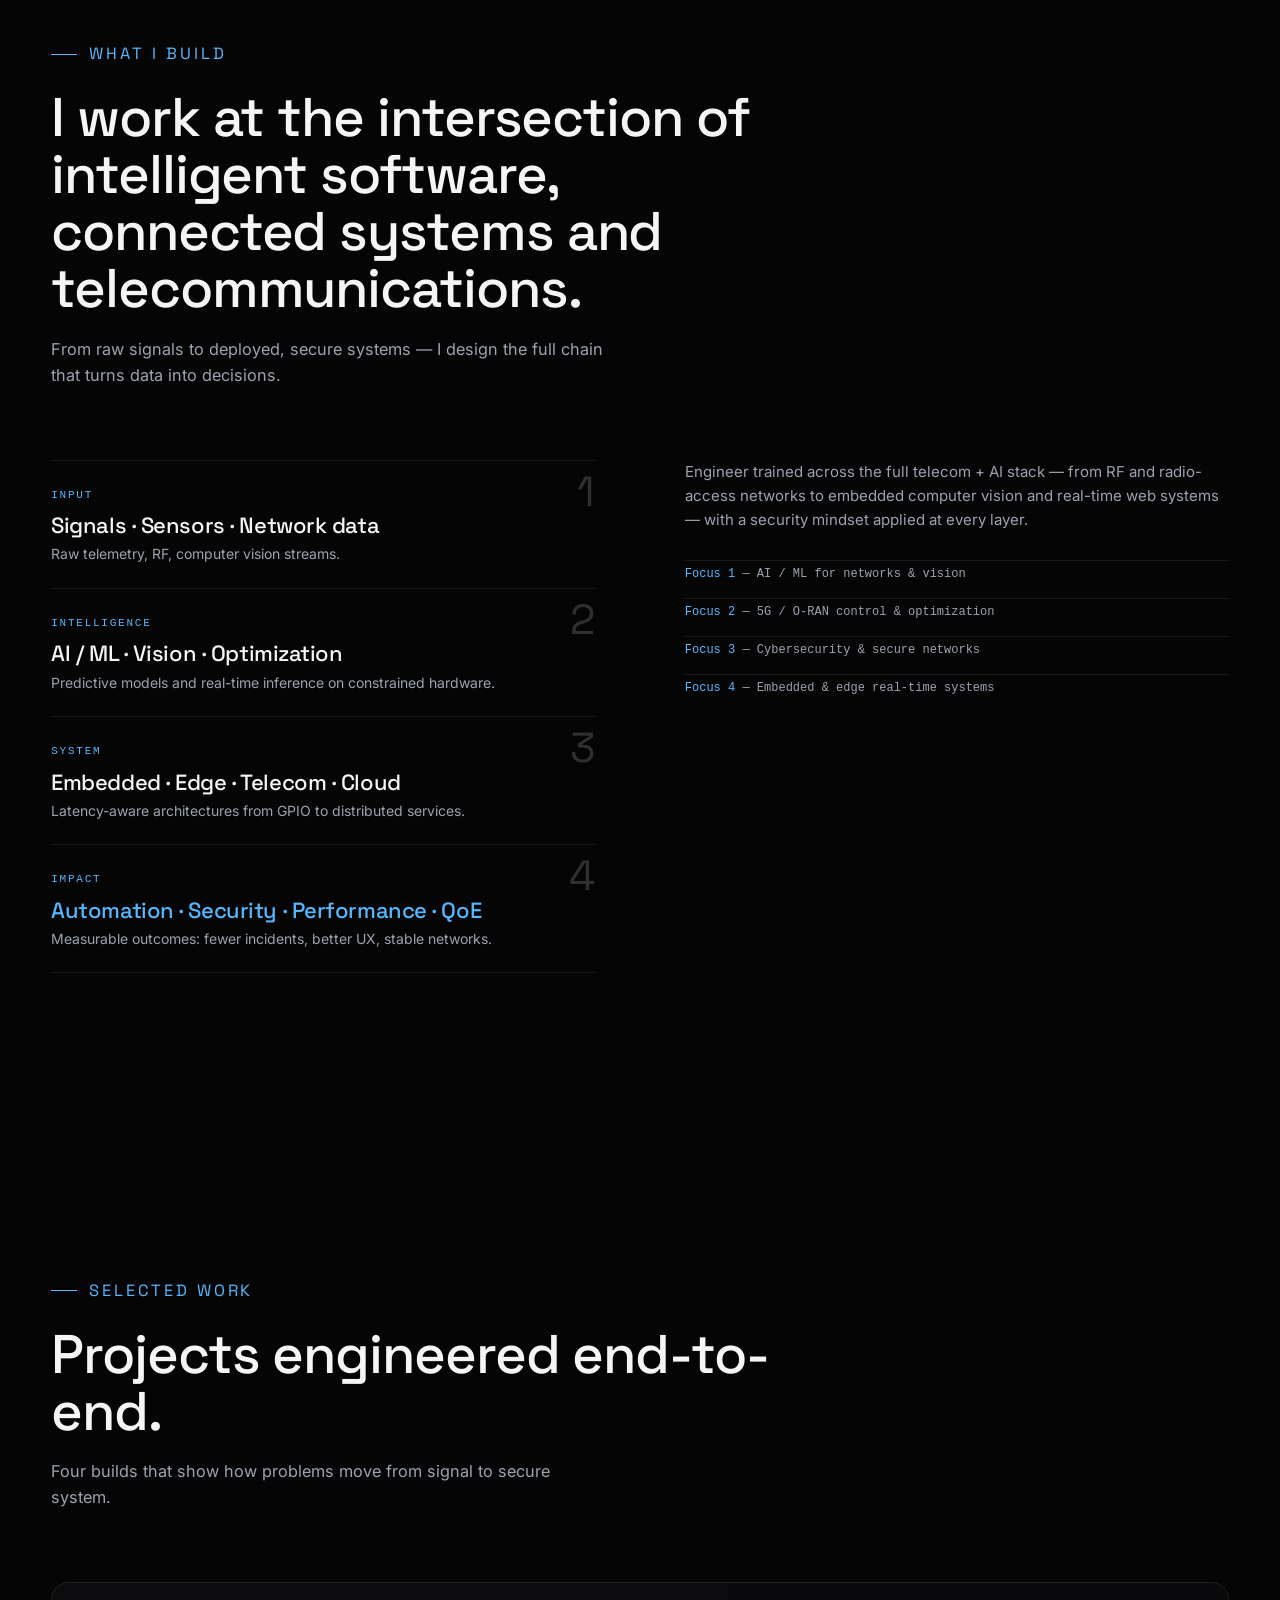
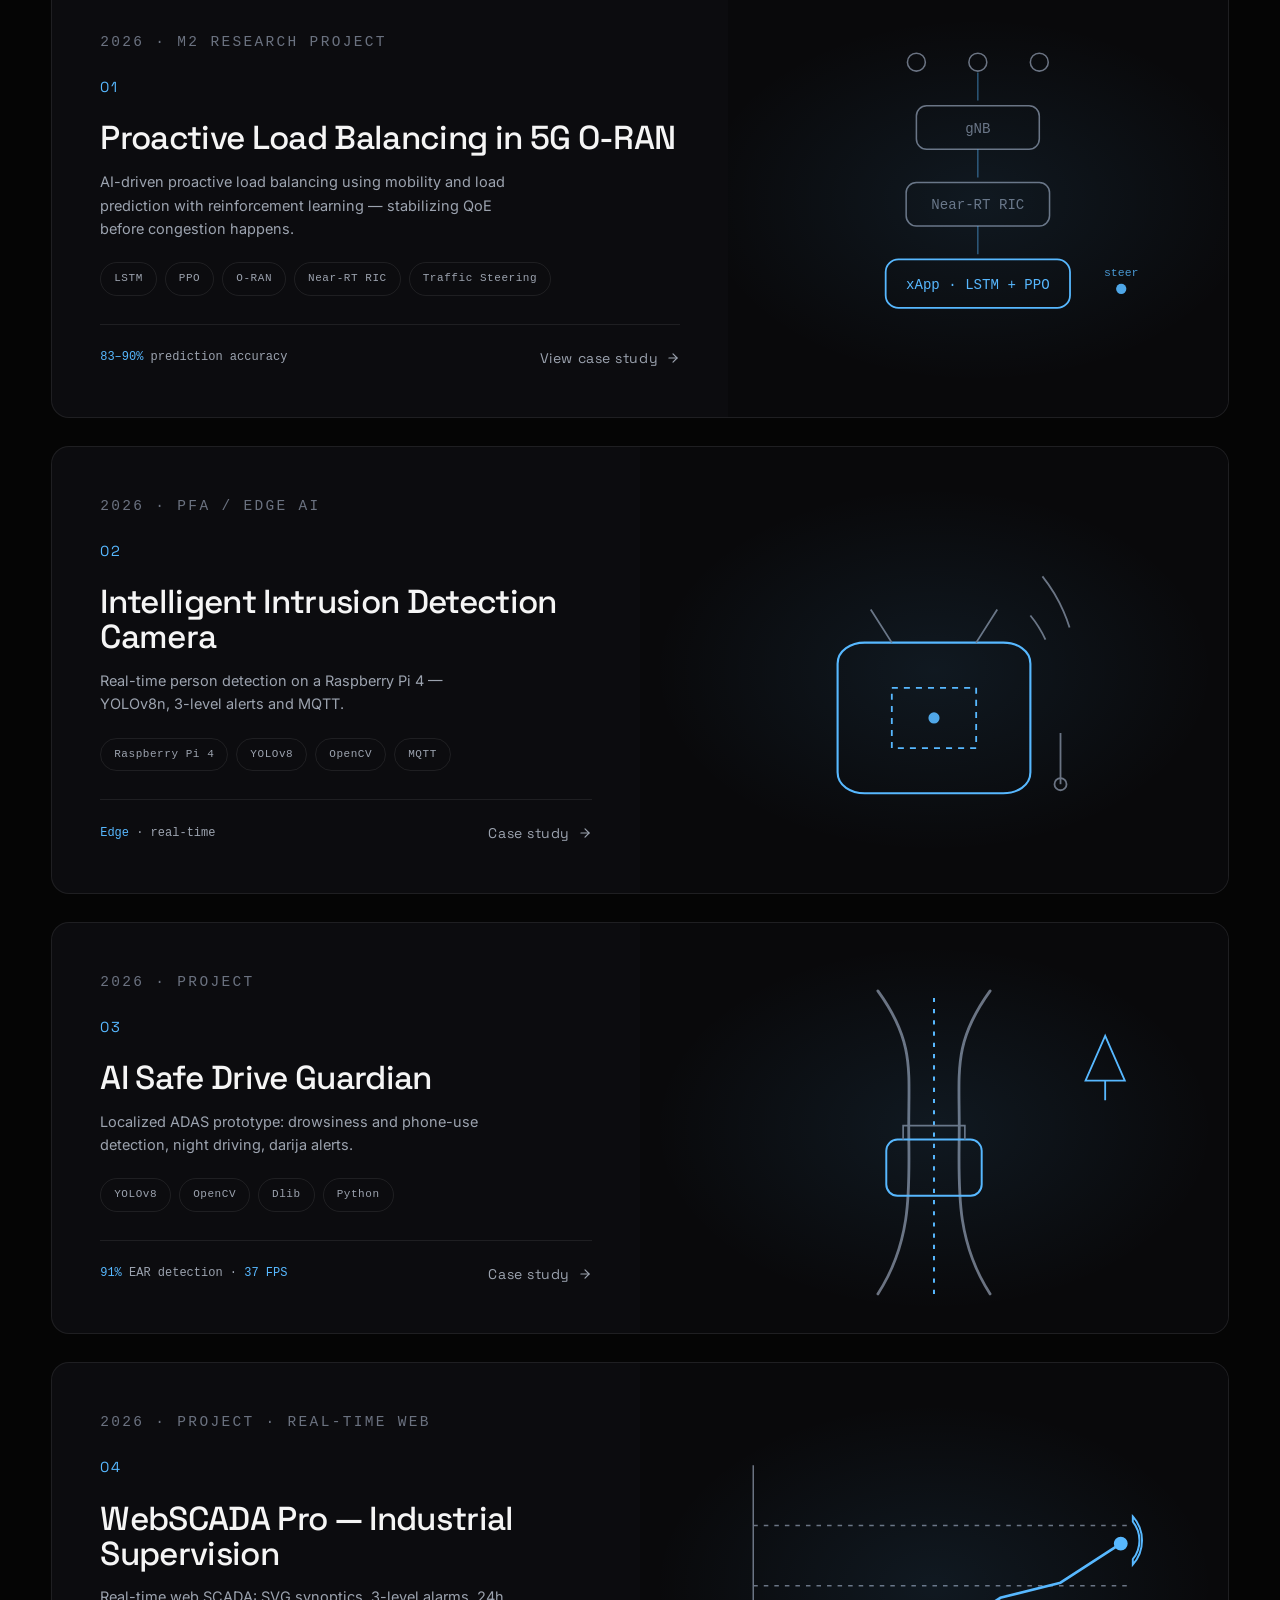
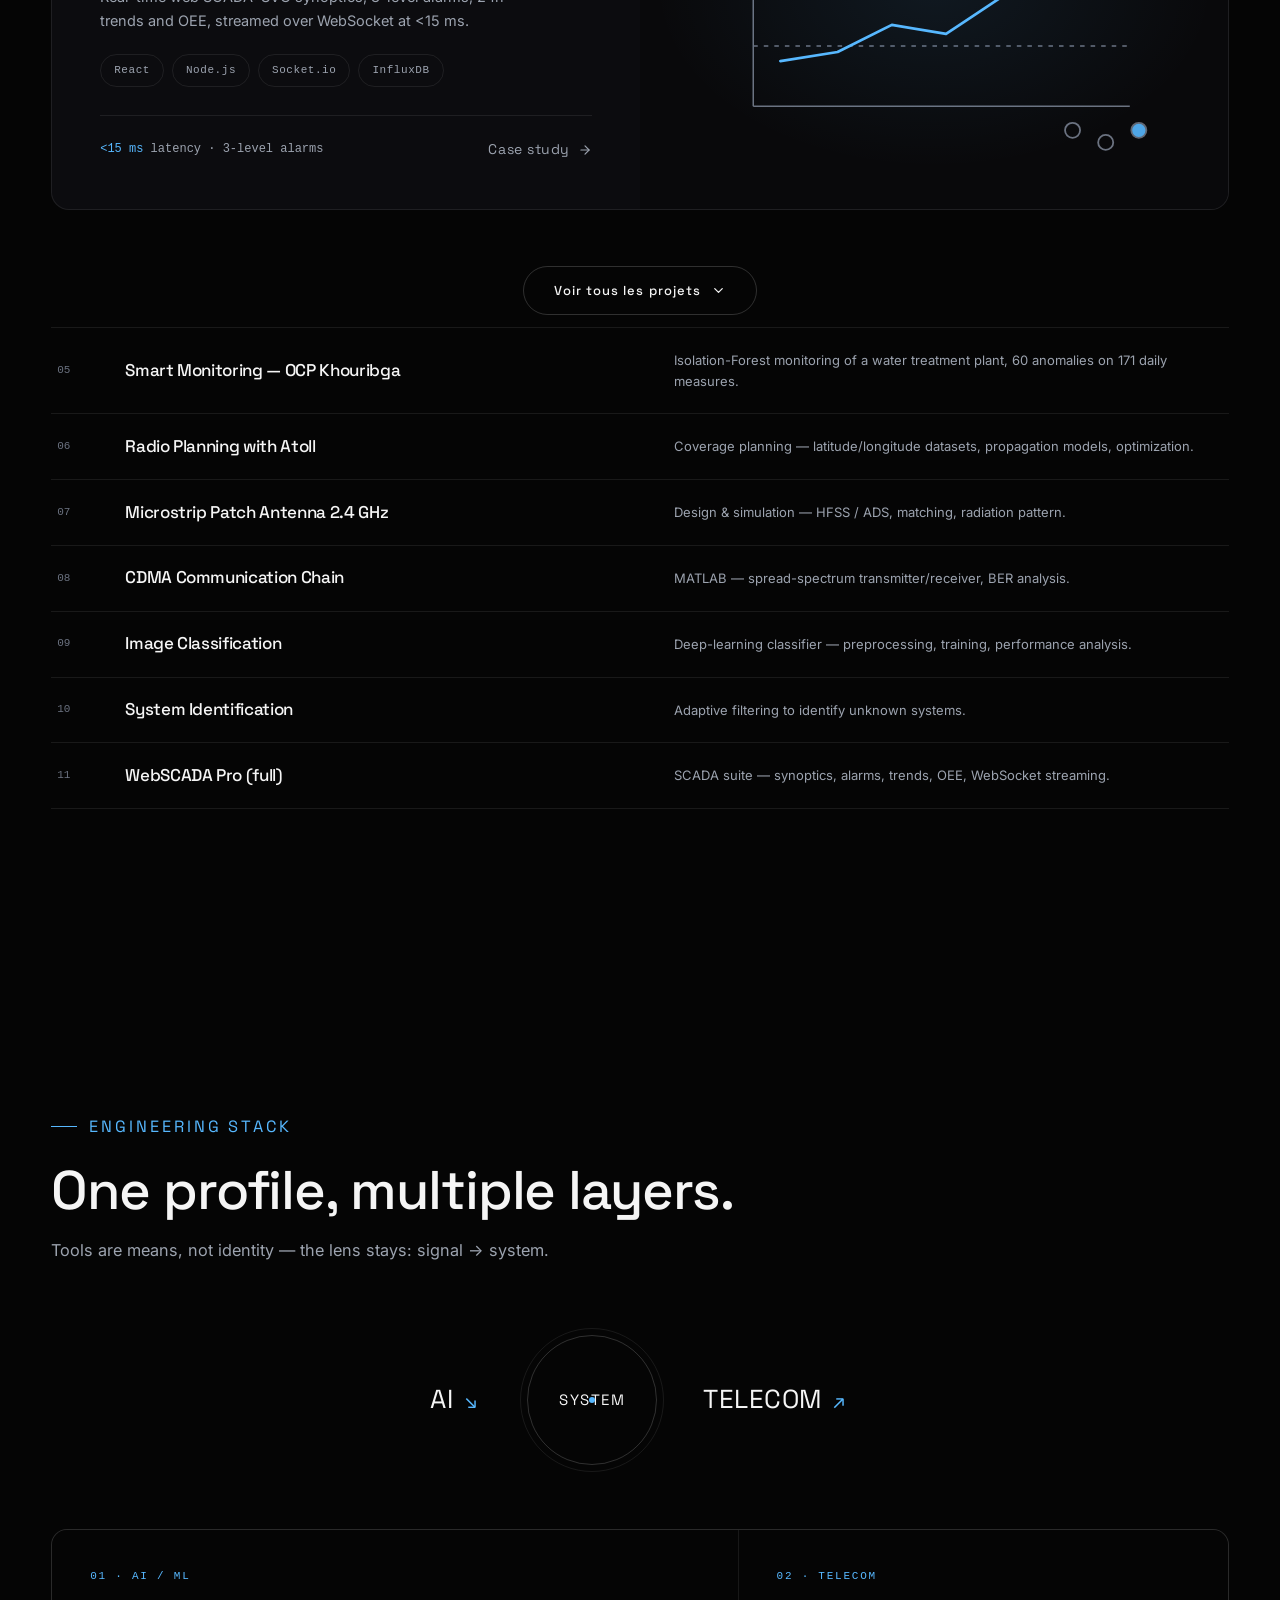
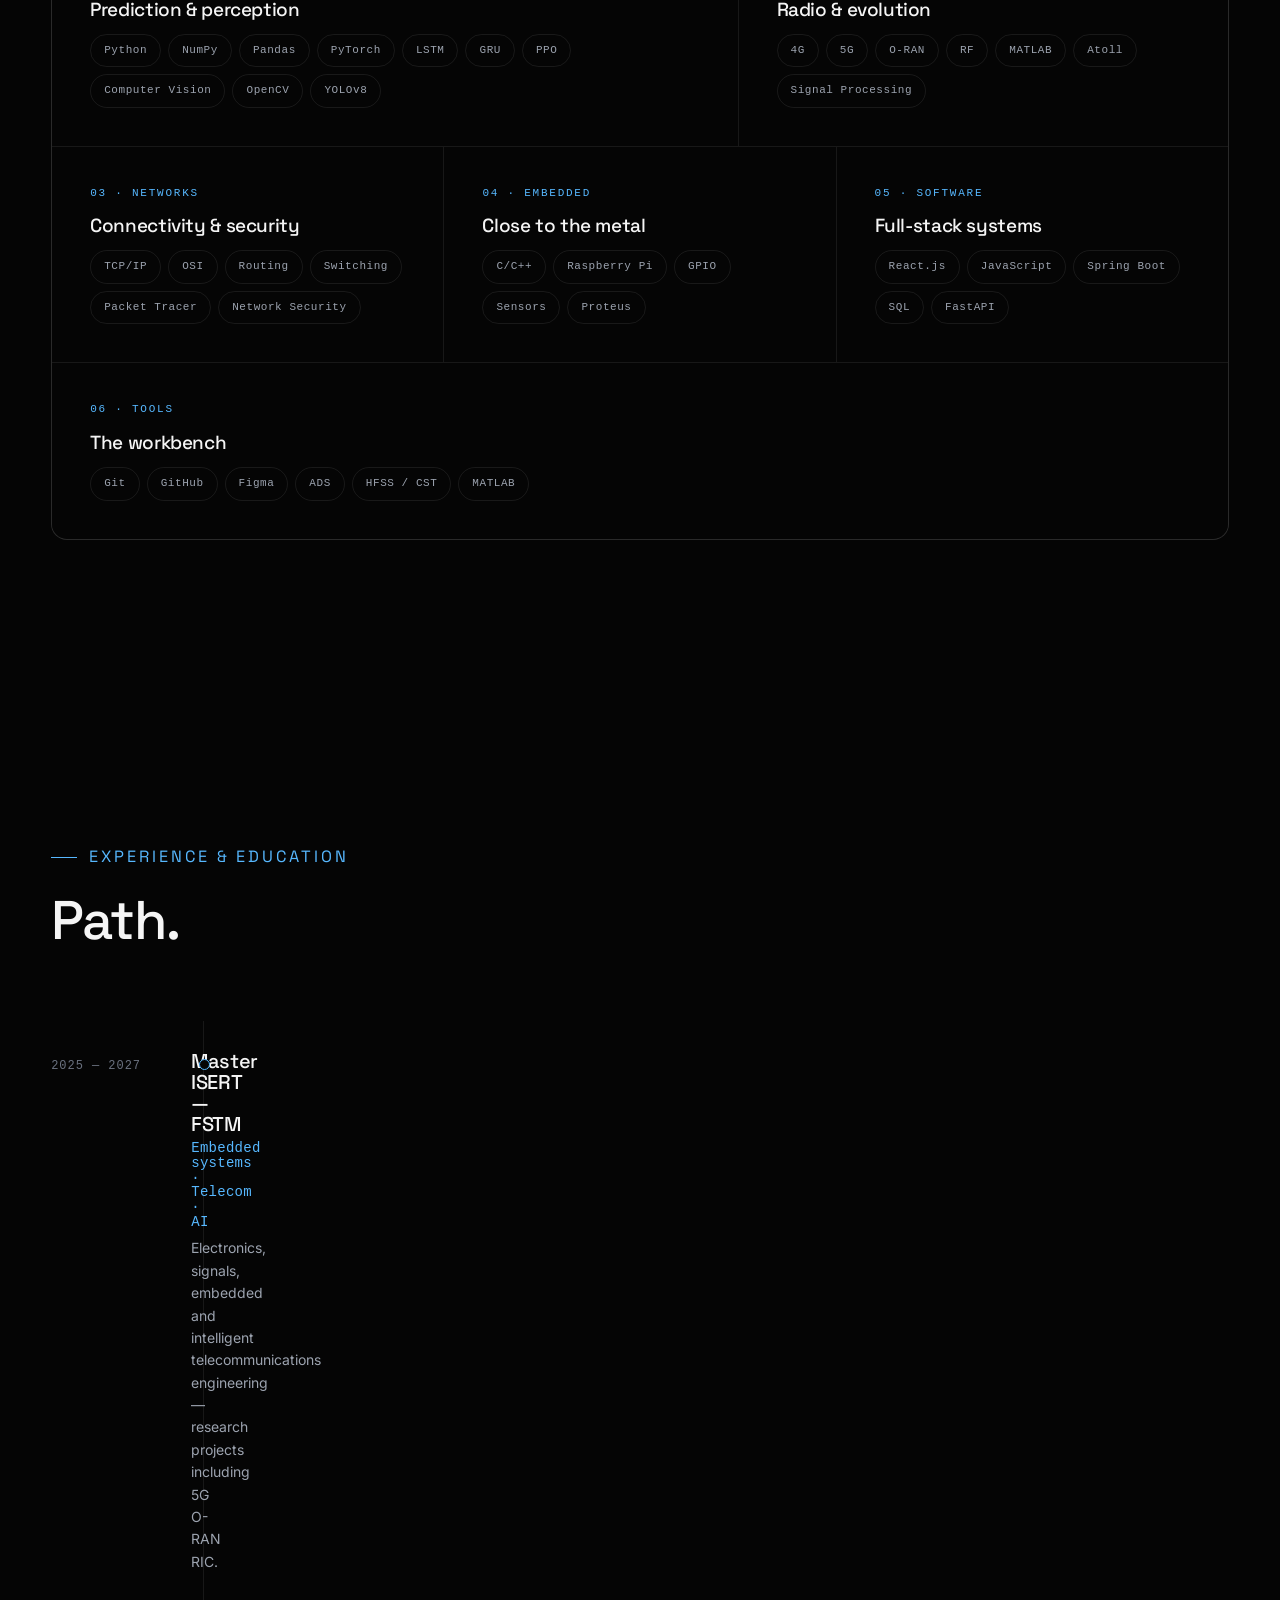
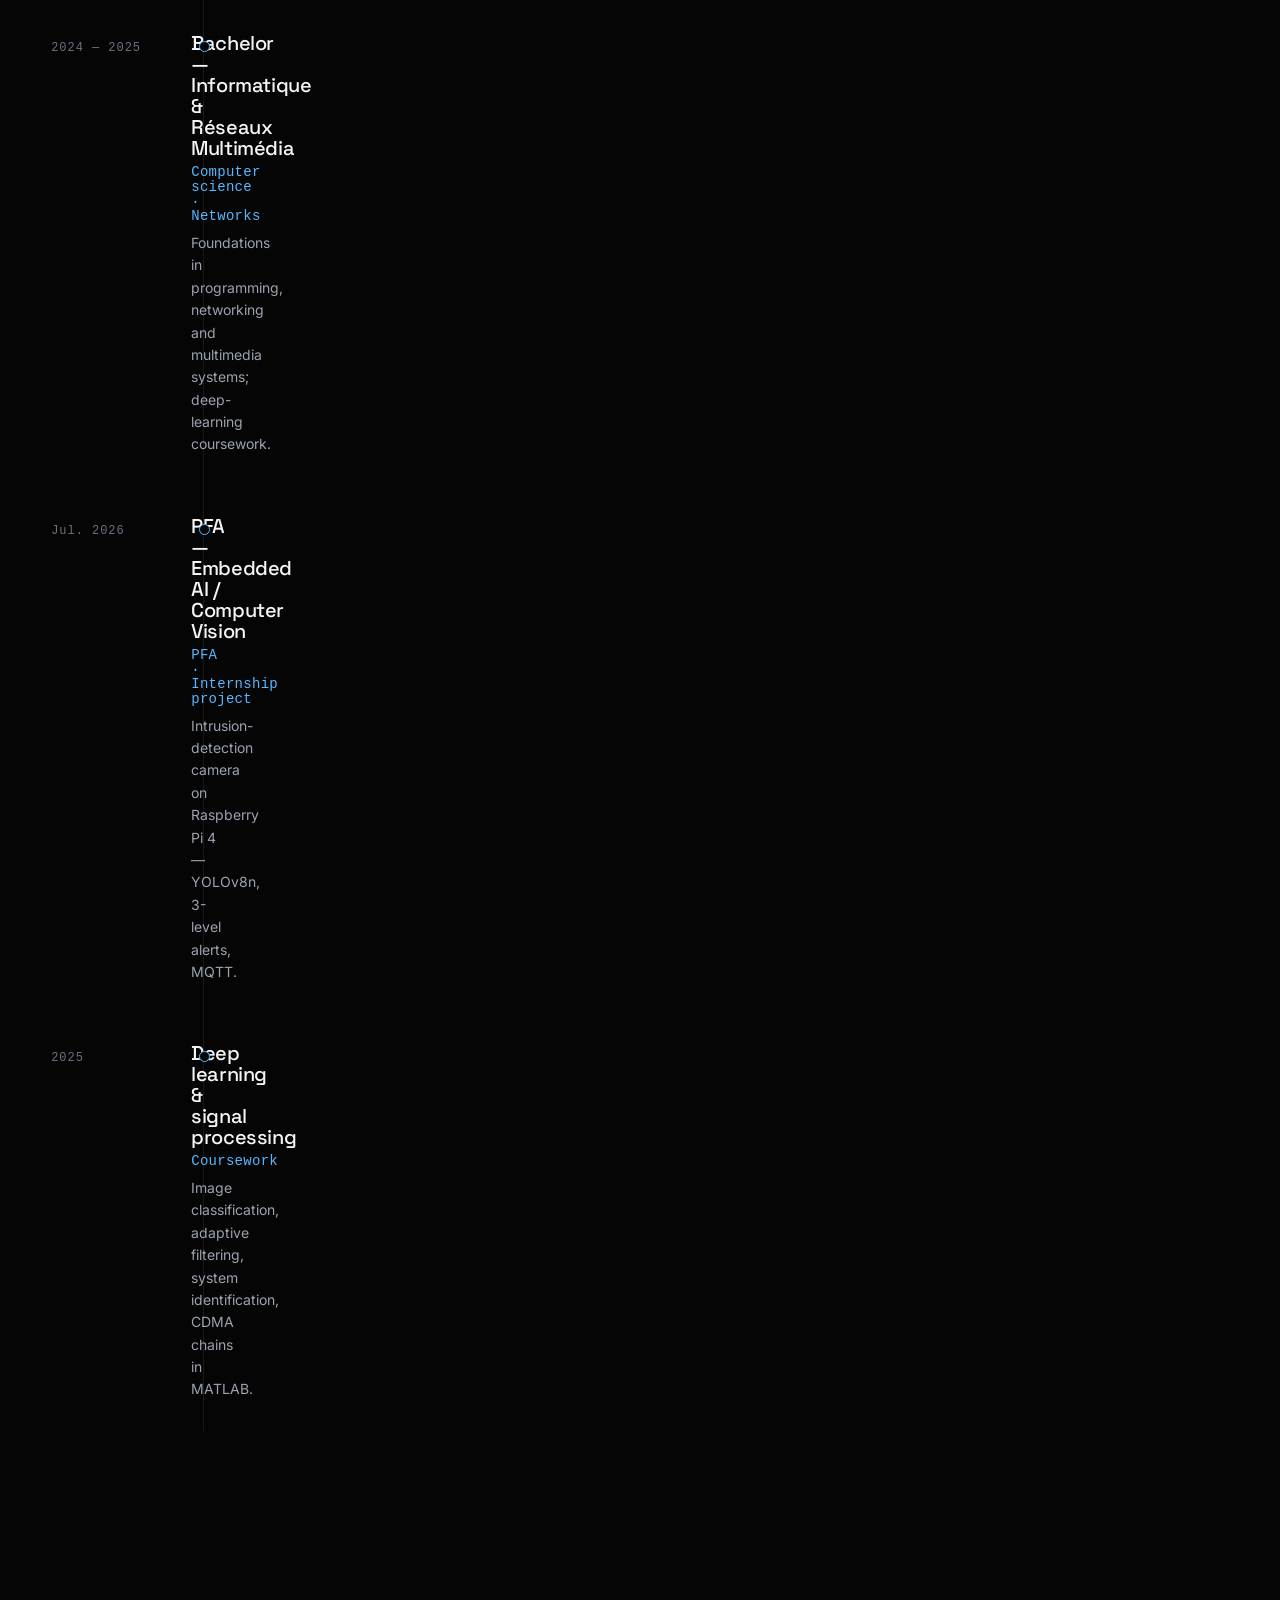
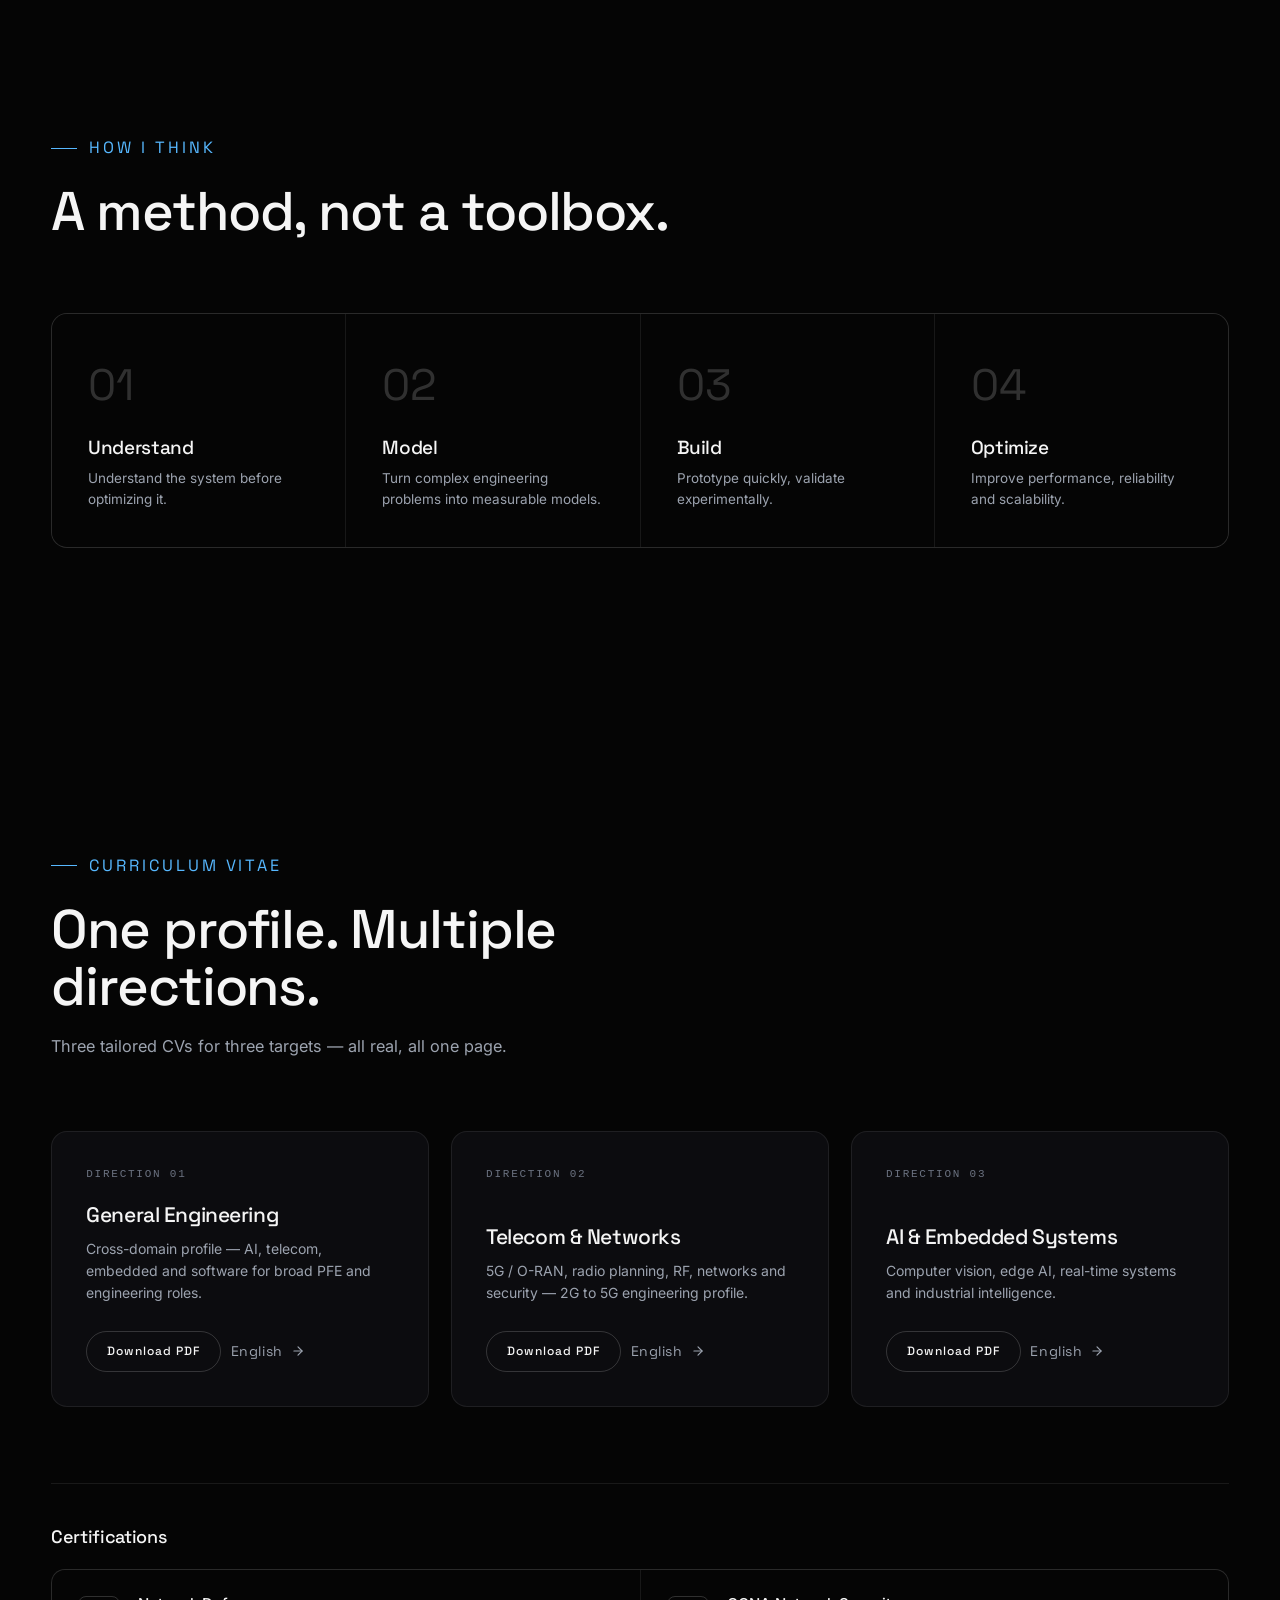
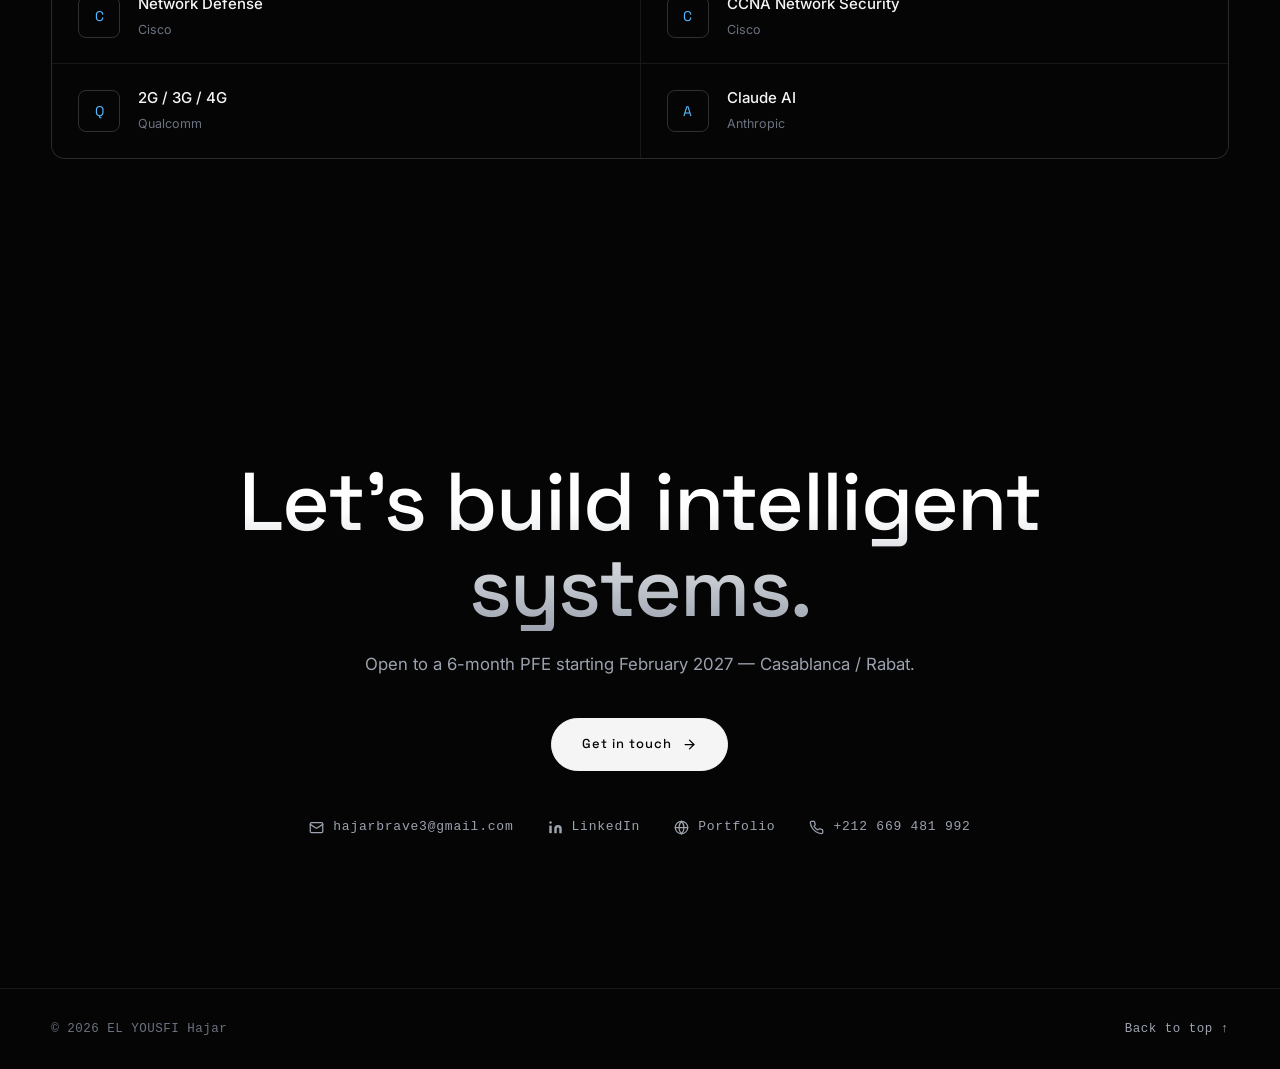
==== commit 5cebd7bb: "Replace GitHub link with portfolio link in contact + JSON-LD (EN+FR)" ====
--- a/index.html
+++ b/index.html
@@ -31,7 +31,7 @@
     "telephone": "+212669481992",
     "url": "https://hajar-mythos7.github.io/",
     "sameAs": [
-      "https://github.com/Hajar-mythos7",
+      "https://hajar-mythos7.github.io/",
       "https://www.linkedin.com/in/hajar-elyousfi"
     ],
     "alumniOf": { "@type": "University", "name": "FSTM — Faculté des Sciences et Techniques de Mohammedia" }
@@ -483,7 +483,7 @@
       <div class="contact-links reveal">
         <a href="mailto:hajarbrave3@gmail.com"><svg viewBox="0 0 24 24" fill="none" stroke="currentColor" stroke-width="2" stroke-linecap="round" stroke-linejoin="round"><rect x="2" y="4" width="20" height="16" rx="2"/><path d="m22 7-8.97 5.7a1.94 1.94 0 0 1-2.06 0L2 7"/></svg>hajarbrave3@gmail.com</a>
         <a href="https://linkedin.com/in/hajar-elyousfi" target="_blank" rel="noopener"><svg viewBox="0 0 24 24" fill="currentColor"><path d="M16 8a6 6 0 0 1 6 6v7h-4v-7a2 2 0 0 0-4 0v7h-4v-7a6 6 0 0 1 6-6z"/><rect x="2" y="9" width="4" height="12"/><circle cx="4" cy="4" r="2"/></svg>LinkedIn</a>
-        <a href="https://github.com/Hajar-mythos7" target="_blank" rel="noopener"><svg viewBox="0 0 24 24" fill="currentColor"><path d="M12 2A10 10 0 0 0 2 12c0 4.42 2.87 8.17 6.84 9.5.5.09.66-.22.66-.48v-1.7c-2.78.6-3.37-1.34-3.37-1.34-.45-1.16-1.11-1.47-1.11-1.47-.91-.62.07-.6.07-.6 1 .07 1.53 1.03 1.53 1.03.89 1.52 2.34 1.08 2.91.83.09-.65.35-1.09.63-1.34-2.22-.25-4.55-1.11-4.55-4.94 0-1.09.39-1.98 1.03-2.68-.1-.25-.45-1.27.1-2.64 0 0 .84-.27 2.75 1.02a9.56 9.56 0 0 1 5 0c1.91-1.29 2.75-1.02 2.75-1.02.55 1.37.2 2.39.1 2.64.64.7 1.03 1.59 1.03 2.68 0 3.84-2.34 4.68-4.57 4.93.36.31.68.92.68 1.85V21c0 .27.16.58.67.48A10 10 0 0 0 22 12 10 10 0 0 0 12 2z"/></svg>GitHub</a>
+        <a href="https://hajar-mythos7.github.io/" target="_blank" rel="noopener"><svg viewBox="0 0 24 24" fill="none" stroke="currentColor" stroke-width="2" stroke-linecap="round" stroke-linejoin="round"><circle cx="12" cy="12" r="10"/><path d="M12 2a14.5 14.5 0 0 0 0 20 14.5 14.5 0 0 0 0-20"/><path d="M2 12h20"/></svg>Portfolio</a>
         <a href="tel:+212669481992"><svg viewBox="0 0 24 24" fill="none" stroke="currentColor" stroke-width="2" stroke-linecap="round" stroke-linejoin="round"><path d="M22 16.92v3a2 2 0 0 1-2.18 2 19.79 19.79 0 0 1-8.63-3.07 19.5 19.5 0 0 1-6-6 19.79 19.79 0 0 1-3.07-8.67A2 2 0 0 1 4.11 2h3a2 2 0 0 1 2 1.72c.13.96.36 1.9.7 2.81a2 2 0 0 1-.45 2.11L8.09 9.91a16 16 0 0 0 6 6l1.27-1.27a2 2 0 0 1 2.11-.45c.91.34 1.85.57 2.81.7A2 2 0 0 1 22 16.92z"/></svg>+212 669 481 992</a>
       </div>
     </div>
